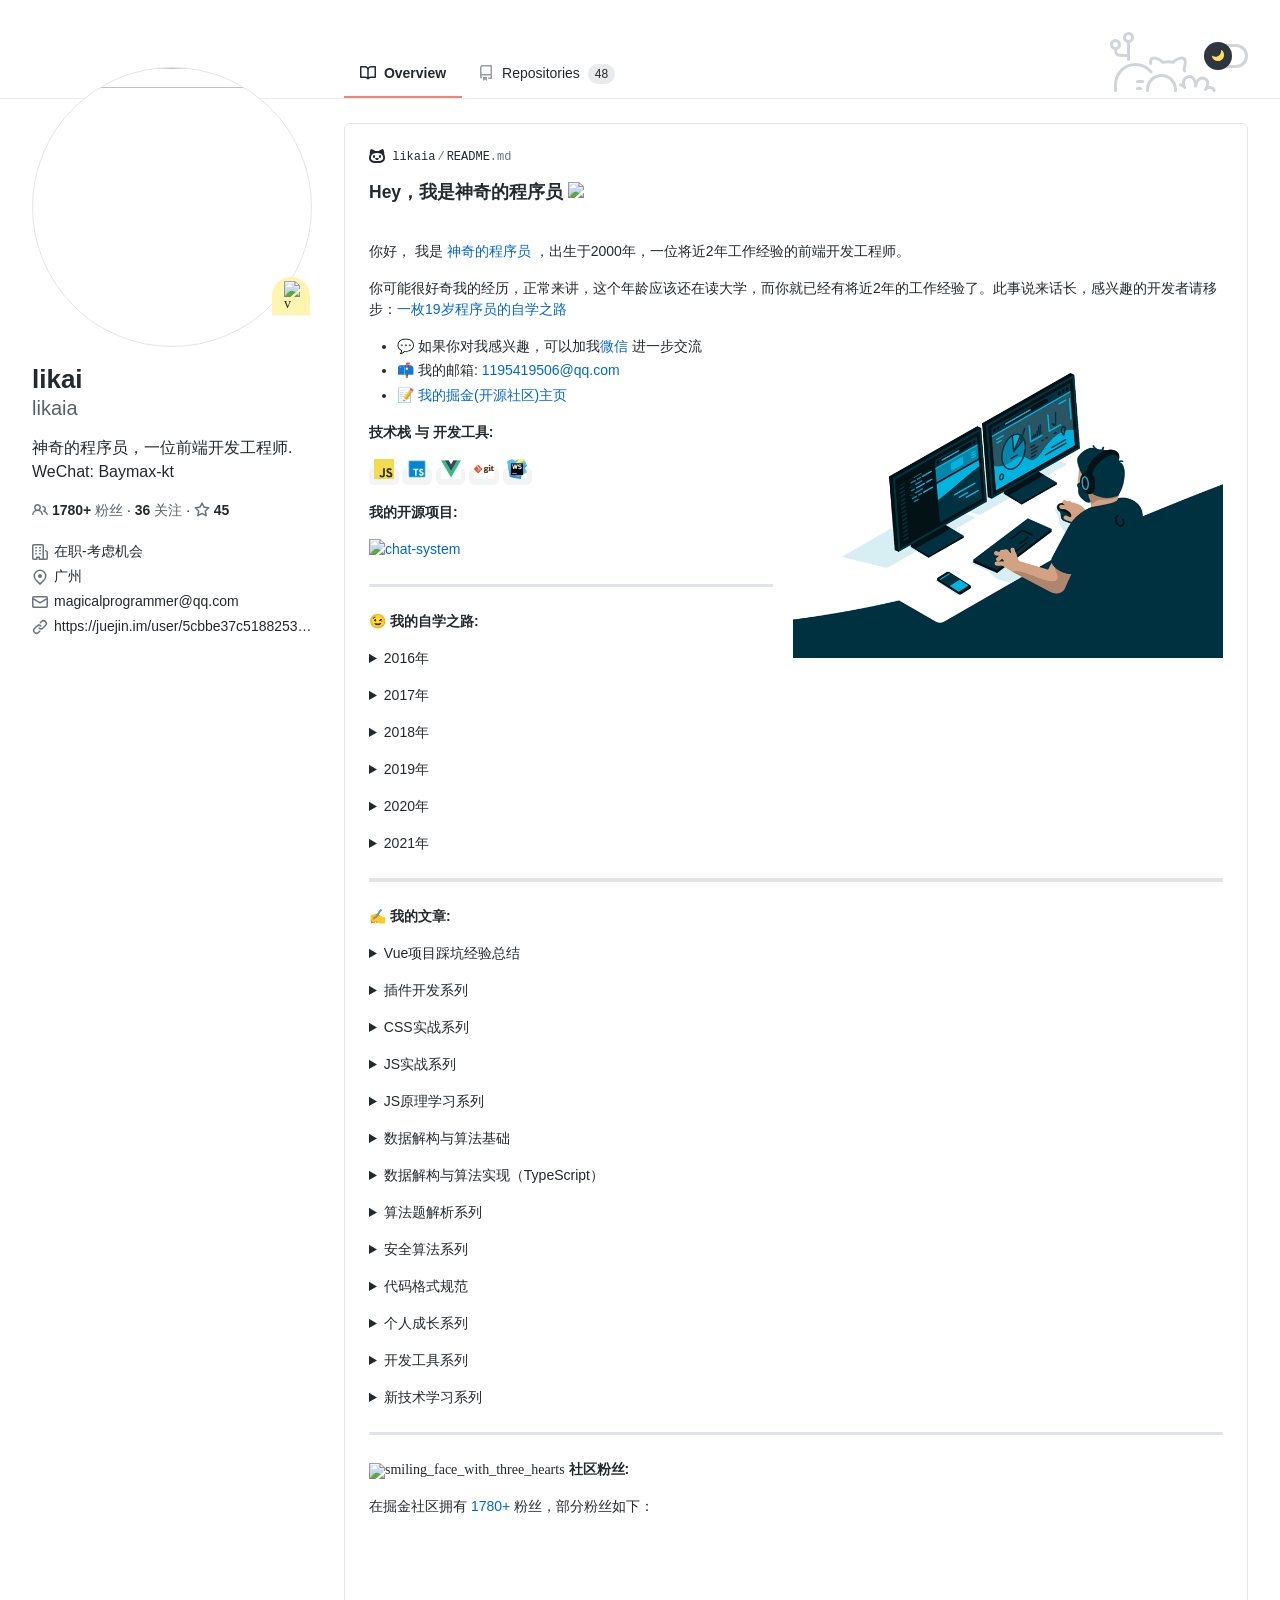
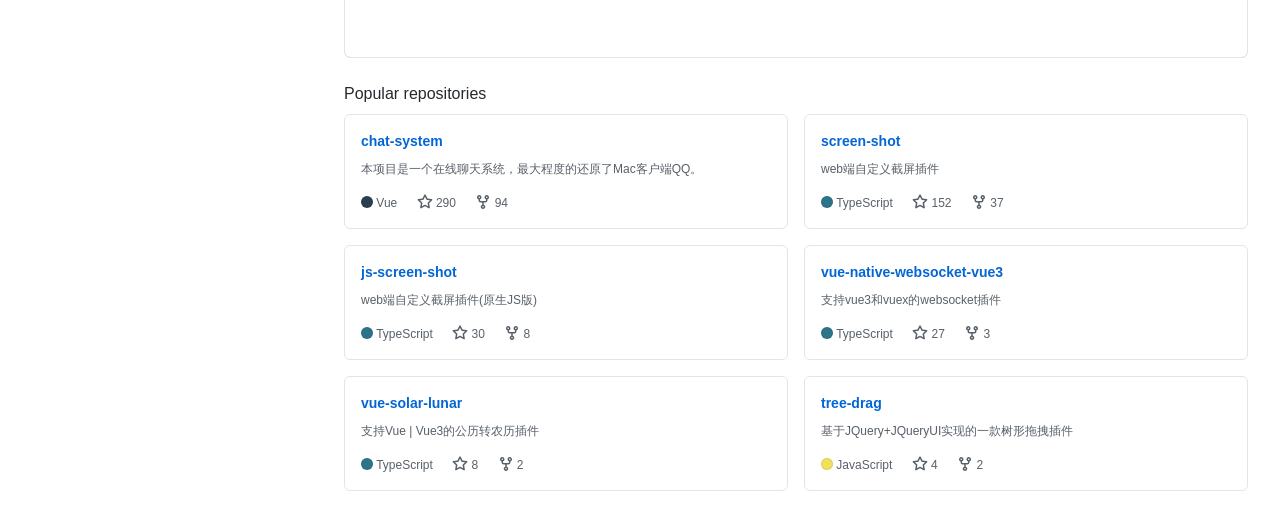
==== index.html @ 45ac93d6 "fix: 修复亮色主题/暗黑主题时项目卡片不变色问题" ====
﻿<!DOCTYPE html>
<html lang="zh-CN" data-color-mode="light" data-light-theme="light" data-dark-theme="dark">
<head>
    <meta charset="utf-8">

    <link crossorigin="anonymous" media="all" rel="stylesheet"
          href="./css/frameworks-c1578db2179274a526c5adf51fabf053.css"/>

    <link crossorigin="anonymous" media="all" rel="stylesheet"
          href="./css/behaviors-27da2df54c24496c2dda0fead7741ff8.css"/>

    <link crossorigin="anonymous" media="all" rel="stylesheet"
          href="./css/github-b520f569f058537c08c17c980c693d5c.css"/>

    <script crossorigin="anonymous" defer="defer" type="application/javascript"
            src="./js/environment-f0adafbf.js"></script>
    <script crossorigin="anonymous" defer="defer" type="application/javascript"
            src="./js/chunk-frameworks-b6fcaece.js"></script>
    <script crossorigin="anonymous" defer="defer" type="application/javascript"
            src="./js/chunk-vendor-eb546311.js"></script>

    <script crossorigin="anonymous" defer="defer" type="application/javascript"
            src="./js/behaviors-dec6ac0d.js"></script>
    <script crossorigin="anonymous" defer="defer" type="application/javascript"
            src="./js/primer-21ba07f4.js"></script>

    <script crossorigin="anonymous" defer="defer" type="application/javascript" data-module-id="./chunk-color-modes.js"
            data-src="./js/chunk-color-modes-322b85a1.js"></script>
    <script crossorigin="anonymous" defer="defer" type="application/javascript"
            data-module-id="./chunk-contributions-spider-graph.js"
            data-src="./js/chunk-contributions-spider-graph-7af7f2e9.js"></script>
    <script crossorigin="anonymous" defer="defer" type="application/javascript" data-module-id="./chunk-drag-drop.js"
            data-src="./js/chunk-drag-drop-a1b311f2.js"></script>
    <script crossorigin="anonymous" defer="defer" type="application/javascript" data-module-id="./chunk-edit.js"
            data-src="./js/chunk-edit-7159c8a1.js"></script>
    <script crossorigin="anonymous" defer="defer" type="application/javascript"
            data-module-id="./chunk-emoji-picker-element.js"
            data-src="./js/chunk-emoji-picker-element-4c69db4f.js"></script>
    <script crossorigin="anonymous" defer="defer" type="application/javascript"
            data-module-id="./chunk-insights-graph.js"
            data-src="./js/chunk-insights-graph-370624c3.js"></script>
    <script crossorigin="anonymous" defer="defer" type="application/javascript" data-module-id="./chunk-jump-to.js"
            data-src="./js/chunk-jump-to-f59f9e6c.js"></script>
    <script crossorigin="anonymous" defer="defer" type="application/javascript"
            data-module-id="./chunk-profile-pins-element.js"
            data-src="./js/chunk-profile-pins-element-4bc694a3.js"></script>
    <script crossorigin="anonymous" defer="defer" type="application/javascript"
            data-module-id="./chunk-runner-groups.js"
            data-src="./js/chunk-runner-groups-13e1fec0.js"></script>
    <script crossorigin="anonymous" defer="defer" type="application/javascript"
            data-module-id="./chunk-sortable-behavior.js"
            data-src="./js/chunk-sortable-behavior-2b2992b3.js"></script>
    <script crossorigin="anonymous" defer="defer" type="application/javascript" data-module-id="./chunk-toast.js"
            data-src="./js/chunk-toast-700b103a.js"></script>
    <script crossorigin="anonymous" defer="defer" type="application/javascript" data-module-id="./chunk-tweetsodium.js"
            data-src="./js/chunk-tweetsodium-46bd83a0.js"></script>
    <script crossorigin="anonymous" defer="defer" type="application/javascript"
            data-module-id="./chunk-user-status-submit.js"
            data-src="./js/chunk-user-status-submit-eee4da2a.js"></script>
    <script crossorigin="anonymous" defer="defer" type="application/javascript"
            src="./js/profile-673ce5b6.js"></script>
    <meta name="viewport" content="width=device-width">
    <title>神奇的程序员</title>
    <meta name="description"
          content="神奇的程序员，一位前端开发工程师 😋😋 WeChat: Baymax-kt. likaia has 48 repositories available. Follow their code on GitHub.">
    <link rel="search" type="application/opensearchdescription+xml" href="./xml/opensearch.xml" title="GitHub">
    <link rel="fluid-icon" href="https://www.kaisir.cn/chat-system/favicon.ico" title="kaisir.cn">
    <meta property="fb:app_id" content="1401488693436528">
    <meta name="apple-itunes-app" content="app-id=1477376905"/>
    <meta property="og:image" content="https://www.kaisir.cn/uploads/0ed7f9d0c11c4cc191c042fd6ceb4867.jpeg"/>
    <meta property="og:site_name" content="神奇的程序员"/>
    <meta property="og:type" content="profile"/>
    <meta property="og:title" content="神奇的程序员"/>
    <meta property="og:url" content="https://www.kaisir.cn/"/>
    <meta property="og:description" content="神奇的程序员，一位前端开发工程师 😋😋
WeChat: Baymax-kt. likaia has 48 repositories available. Follow their code on GitHub."/>
    <meta property="profile:username" content="神奇的程序员"/>
    <meta name="hostname" content="kaisir.cn">
    <meta name="user-login" content="神奇的程序员">
    <meta name="expected-hostname" content="kaisir.cn">
    <link rel="mask-icon" href="https://www.kaisir.cn/chat-system/favicon.ico">
    <link rel="alternate icon" class="js-site-favicon" type="image/png"
          href="https://www.kaisir.cn/chat-system/favicon.ico">
    <link rel="icon" class="js-site-favicon" type="image/svg+xml"
          href="https://www.kaisir.cn/chat-system/favicon.ico">
    <meta name="theme-color" content="#1e2327">
    <meta name="color-scheme" content="dark light"/>
    <link rel="manifest" href="./json/manifest.json" crossOrigin="use-credentials">
</head>

<body class="logged-in env-production page-responsive page-profile mine" style="word-wrap: break-word;">

<script type="text/javascript">
    // 切换主题
    const switchTheme = (isDark) => {
        if (isDark) {
            document.getElementsByTagName("html")[0].setAttribute("data-color-mode","dark");
            window.onload = function () {
                // 修改项目展示卡片主题
                document.getElementById("projectCard").setAttribute("src","https://www.kaisir.cn/uploads/home-page/img/dark-chat-system.svg")
            }
            return;
        }
        document.getElementsByTagName("html")[0].setAttribute("data-color-mode","light");
        window.onload = function () {
            // 修改项目展示卡片主题
            document.getElementById("projectCard").setAttribute("src","https://www.kaisir.cn/uploads/home-page/img/light-chat-system.svg")
        }
    }
    if (window.matchMedia) {
        const isDark = window.matchMedia('(prefers-color-scheme: dark)').matches;
        // 切换主题
        switchTheme(isDark);
    }
</script>

<div id="start-of-content" class="show-on-focus"></div>

<div
        class="application-main "
        data-commit-hovercards-enabled
        data-discussion-hovercards-enabled
        data-issue-and-pr-hovercards-enabled
>
    <main id="js-pjax-container" data-pjax-container>
        <div class="mt-4 position-sticky top-0 d-none d-md-block color-bg-primary width-full border-bottom color-border-secondary"
             style="z-index:3;">
            <div class="container-xl px-3 px-md-4 px-lg-5">
                <div class="gutter-condensed gutter-lg flex-column flex-md-row d-flex">
                    <div class="flex-shrink-0 col-12 col-md-3 mb-4 mb-md-0">
                        <div class="user-profile-sticky-bar">
                            <div class="user-profile-mini-vcard d-table">
              <span class="user-profile-mini-avatar d-table-cell v-align-middle lh-condensed-ultra pr-2">
                <img class="rounded-1 avatar-user" height="32" width="32" alt="@likaia"
                     src="https://avatars.githubusercontent.com/u/35120858?s=88&amp;u=c3f3a4426a21d5d20aa7090c9b91172d022d476a&amp;v=4"/>
              </span>
                                <span class="d-table-cell v-align-middle lh-condensed">
                <strong>likaia</strong>


              </span>
                            </div>
                        </div>
                    </div>

                    <div class="flex-shrink-0 col-12 col-md-9 mb-4 mb-md-0">
                        <div class="UnderlineNav width-full box-shadow-none hx_UnderlineNav-with-profile-color-modes-banner">
                            <nav class="UnderlineNav-body" data-pjax aria-label="User profile">
                                <a aria-current="page" class="UnderlineNav-item selected"
                                   data-hydro-click="{&quot;event_type&quot;:&quot;user_profile.click&quot;,&quot;payload&quot;:{&quot;profile_user_id&quot;:35120858,&quot;target&quot;:&quot;TAB_OVERVIEW&quot;,&quot;user_id&quot;:35120858,&quot;originating_url&quot;:&quot;https://github.com/likaia&quot;}}"
                                   data-hydro-click-hmac="06a1b6a865fbe81787e023ab51992e4c0b935cdcbf5970bb0bad8c5a9b21367c"
                                   href="javascript:;">
                                    <svg class="octicon octicon-book UnderlineNav-octicon hide-sm" height="16"
                                         viewBox="0 0 16 16" version="1.1" width="16" aria-hidden="true">
                                        <path fill-rule="evenodd"
                                              d="M0 1.75A.75.75 0 01.75 1h4.253c1.227 0 2.317.59 3 1.501A3.744 3.744 0 0111.006 1h4.245a.75.75 0 01.75.75v10.5a.75.75 0 01-.75.75h-4.507a2.25 2.25 0 00-1.591.659l-.622.621a.75.75 0 01-1.06 0l-.622-.621A2.25 2.25 0 005.258 13H.75a.75.75 0 01-.75-.75V1.75zm8.755 3a2.25 2.25 0 012.25-2.25H14.5v9h-3.757c-.71 0-1.4.201-1.992.572l.004-7.322zm-1.504 7.324l.004-5.073-.002-2.253A2.25 2.25 0 005.003 2.5H1.5v9h3.757a3.75 3.75 0 011.994.574z"></path>
                                    </svg>
                                    Overview
                                </a>
                                <a class="UnderlineNav-item"
                                   data-hydro-click="{&quot;event_type&quot;:&quot;user_profile.click&quot;,&quot;payload&quot;:{&quot;profile_user_id&quot;:35120858,&quot;target&quot;:&quot;TAB_REPOSITORIES&quot;,&quot;user_id&quot;:35120858,&quot;originating_url&quot;:&quot;https://github.com/likaia&quot;}}"
                                   data-hydro-click-hmac="67d059d1f50e7ba8b727a27527ce5cf008398a20a2c3a1bf6e9b350bf1f5b786"
                                   href="https://github.com/likaia?tab=repositories">
                                    <svg class="octicon octicon-repo UnderlineNav-octicon hide-sm" height="16"
                                         viewBox="0 0 16 16" version="1.1" width="16" aria-hidden="true">
                                        <path fill-rule="evenodd"
                                              d="M2 2.5A2.5 2.5 0 014.5 0h8.75a.75.75 0 01.75.75v12.5a.75.75 0 01-.75.75h-2.5a.75.75 0 110-1.5h1.75v-2h-8a1 1 0 00-.714 1.7.75.75 0 01-1.072 1.05A2.495 2.495 0 012 11.5v-9zm10.5-1V9h-8c-.356 0-.694.074-1 .208V2.5a1 1 0 011-1h8zM5 12.25v3.25a.25.25 0 00.4.2l1.45-1.087a.25.25 0 01.3 0L8.6 15.7a.25.25 0 00.4-.2v-3.25a.25.25 0 00-.25-.25h-3.5a.25.25 0 00-.25.25z"></path>
                                    </svg>
                                    Repositories
                                    <span title="48" class="Counter ">48</span>
                                </a>
                            </nav>
                            <div class="profile-color-modes js-promo-color-modes-banner-profile isInitialToggle">
                                <!-- '"` --><!-- </textarea></xmp> --></option></form>
                                <form class="js-promo-color-modes-form" action="/settings/color_mode.likaia"
                                      accept-charset="UTF-8" method="post"><input type="hidden" name="_method"
                                                                                  value="put"/><input type="hidden"
                                                                                                      name="authenticity_token"
                                                                                                      value="TfvYJ236FV6fyZMk4dyTXIiAZR5gaTabvFTQAn9o5fb81w9601uvoL9woCGh4C6SD9KFfqZDcYvMZ+SAxLopZA=="/>
                                    <input type="hidden" name="user_theme" value="light">
                                    <input type="hidden" name="source" value="profile">
                                </form>
                                <svg aria-hidden="true" width="106" height="60" viewBox="0 0 106 60" fill="none"
                                     stroke-width="3" stroke-linecap="round" stroke-linejoin="round"
                                     xmlns="http://www.w3.org/2000/svg">
                                    <g class="profile-color-modes-illu-group profile-color-modes-illu-red">
                                        <path d="M37.5 58.5V57.5C37.5 49.768 43.768 43.5 51.5 43.5V43.5C59.232 43.5 65.5 49.768 65.5 57.5V58.5"></path>
                                    </g>
                                    <g class="profile-color-modes-illu-group profile-color-modes-illu-orange">
                                        <path d="M104.07 58.5C103.401 55.092 97.7635 54.3869 95.5375 57.489C97.4039 54.6411 99.7685 48.8845 94.6889 46.6592C89.4817 44.378 86.1428 50.1604 85.3786 54.1158C85.9519 50.4768 83.7226 43.294 78.219 44.6737C72.7154 46.0534 72.7793 51.3754 74.4992 55.489C74.169 54.7601 72.4917 53.3567 70.5 52.8196"></path>
                                    </g>
                                    <g class="profile-color-modes-illu-group profile-color-modes-illu-purple">
                                        <path d="M5.51109 58.5V52.5C5.51109 41.4543 14.4654 32.5 25.5111 32.5C31.4845 32.5 36.8464 35.1188 40.5111 39.2709C40.7212 39.5089 40.9258 39.7521 41.1245 40"></path>
                                        <path d="M27.511 49.5C29.6777 49.5 28.911 49.5 32.511 49.5"></path>
                                        <path d="M27.511 56.5C29.6776 56.5 26.911 56.5 30.511 56.5"></path>
                                    </g>
                                    <g class="profile-color-modes-illu-group profile-color-modes-illu-green">
                                        <circle cx="5.5" cy="12.5" r="4"></circle>
                                        <circle cx="18.5" cy="5.5" r="4"></circle>
                                        <path d="M18.5 9.5L18.5 27.5"></path>
                                        <path d="M18.5 23.5C6 23.5 5.5 23.6064 5.5 16.5"></path>
                                    </g>
                                    <g class="profile-color-modes-illu-group profile-color-modes-illu-blue">
                                        <g class="profile-color-modes-illu-frame">
                                            <path d="M40.6983 31.5C40.5387 29.6246 40.6456 28.0199 41.1762 27.2317C42.9939 24.5312 49.7417 26.6027 52.5428 30.2409C54.2551 29.8552 56.0796 29.6619 57.9731 29.6619C59.8169 29.6619 61.5953 29.8452 63.2682 30.211C66.0833 26.5913 72.799 24.5386 74.6117 27.2317C75.6839 28.8246 75.0259 33.7525 73.9345 37.5094C74.2013 37.9848 74.4422 38.4817 74.6555 39"></path>
                                        </g>
                                        <g class="profile-color-modes-illu-frame">
                                            <path d="M41.508 31.5C41.6336 31.2259 41.7672 30.9582 41.9085 30.6968C40.7845 26.9182 40.086 21.8512 41.1762 20.2317C42.9939 17.5312 49.7417 19.6027 52.5428 23.2409C54.2551 22.8552 56.0796 22.6619 57.9731 22.6619C59.8169 22.6619 61.5953 22.8452 63.2682 23.211C66.0833 19.5913 72.799 17.5386 74.6117 20.2317C75.6839 21.8246 75.0259 26.7525 73.9345 30.5094C75.1352 32.6488 75.811 35.2229 75.811 38.2283C75.811 38.49 75.8058 38.7472 75.7957 39"></path>
                                            <path d="M49.4996 33V35.6757"></path>
                                            <path d="M67.3375 33V35.6757"></path>
                                        </g>
                                        <g class="profile-color-modes-illu-frame">
                                            <path d="M41.508 31.5C41.6336 31.2259 41.7672 30.9582 41.9085 30.6968C40.7845 26.9182 40.086 21.8512 41.1762 20.2317C42.9939 17.5312 49.7417 19.6027 52.5428 23.2409C54.2551 22.8552 56.0796 22.6619 57.9731 22.6619C59.8169 22.6619 61.5953 22.8452 63.2682 23.211C66.0833 19.5913 72.799 17.5386 74.6117 20.2317C75.6839 21.8246 75.0259 26.7525 73.9345 30.5094C75.1352 32.6488 75.811 35.2229 75.811 38.2283C75.811 38.49 75.8058 38.7472 75.7957 39"></path>
                                        </g>
                                        <g class="profile-color-modes-illu-frame">
                                            <path d="M41.508 31.5C41.6336 31.2259 41.7672 30.9582 41.9085 30.6968C40.7845 26.9182 40.086 21.8512 41.1762 20.2317C42.9939 17.5312 49.7417 19.6027 52.5428 23.2409C54.2551 22.8552 56.0796 22.6619 57.9731 22.6619C59.8169 22.6619 61.5953 22.8452 63.2682 23.211C66.0833 19.5913 72.799 17.5386 74.6117 20.2317C75.6839 21.8246 75.0259 26.7525 73.9345 30.5094C75.1352 32.6488 75.811 35.2229 75.811 38.2283C75.811 38.49 75.8058 38.7472 75.7957 39"></path>
                                            <path d="M49.4996 33V35.6757"></path>
                                            <path d="M67.3375 33V35.6757"></path>
                                        </g>
                                        <g class="profile-color-modes-illu-frame">
                                            <path d="M41.508 31.5C41.6336 31.2259 41.7672 30.9582 41.9085 30.6968C40.7845 26.9182 40.086 21.8512 41.1762 20.2317C42.9939 17.5312 49.7417 19.6027 52.5428 23.2409C54.2551 22.8552 56.0796 22.6619 57.9731 22.6619C59.8169 22.6619 61.5953 22.8452 63.2682 23.211C66.0833 19.5913 72.799 17.5386 74.6117 20.2317C75.6839 21.8246 75.0259 26.7525 73.9345 30.5094C75.1352 32.6488 75.811 35.2229 75.811 38.2283C75.811 38.49 75.8058 38.7472 75.7957 39"></path>
                                        </g>
                                        <g class="profile-color-modes-illu-frame">
                                            <path d="M41.508 31.5C41.6336 31.2259 41.7672 30.9582 41.9085 30.6968C40.7845 26.9182 40.086 21.8512 41.1762 20.2317C42.9939 17.5312 49.7417 19.6027 52.5428 23.2409C54.2551 22.8552 56.0796 22.6619 57.9731 22.6619C59.8169 22.6619 61.5953 22.8452 63.2682 23.211C66.0833 19.5913 72.799 17.5386 74.6117 20.2317C75.6839 21.8246 75.0259 26.7525 73.9345 30.5094C75.1352 32.6488 75.811 35.2229 75.811 38.2283C75.811 38.49 75.8058 38.7472 75.7957 39"></path>
                                            <path d="M49.4996 33V35.6757"></path>
                                            <path d="M67.3375 33V35.6757"></path>
                                        </g>
                                        <g class="profile-color-modes-illu-frame">
                                            <path d="M73.4999 40.2236C74.9709 38.2049 75.8108 35.5791 75.8108 32.2283C75.8108 29.2229 75.1351 26.6488 73.9344 24.5094C75.0258 20.7525 75.6838 15.8246 74.6116 14.2317C72.7989 11.5386 66.0832 13.5913 63.2681 17.211C61.5952 16.8452 59.8167 16.6619 57.973 16.6619C56.0795 16.6619 54.2549 16.8552 52.5427 17.2409C49.7416 13.6027 42.9938 11.5312 41.176 14.2317C40.0859 15.8512 40.7843 20.9182 41.9084 24.6968C41.003 26.3716 40.4146 28.3065 40.2129 30.5"></path>
                                            <path d="M82.9458 30.5471L76.8413 31.657"></path>
                                            <path d="M76.2867 34.4319L81.8362 37.7616"></path>
                                            <path d="M49.4995 27.8242V30.4999"></path>
                                            <path d="M67.3374 27.8242V30.4998"></path>
                                        </g>
                                        <g class="profile-color-modes-illu-frame">
                                            <path d="M45.3697 34.2658C41.8877 32.1376 39.7113 28.6222 39.7113 23.2283C39.7113 20.3101 40.3483 17.7986 41.4845 15.6968C40.3605 11.9182 39.662 6.85125 40.7522 5.23168C42.5699 2.53117 49.3177 4.6027 52.1188 8.24095C53.831 7.85521 55.6556 7.66186 57.5491 7.66186C59.3929 7.66186 61.1713 7.84519 62.8442 8.21095C65.6593 4.59134 72.375 2.5386 74.1877 5.23168C75.2599 6.82461 74.6019 11.7525 73.5105 15.5094C74.7112 17.6488 75.3869 20.2229 75.3869 23.2283C75.3869 28.6222 73.2105 32.1376 69.7285 34.2658C70.8603 35.5363 72.6057 38.3556 73.3076 40"></path>
                                            <path d="M49.0747 19.8242V22.4999"></path>
                                            <path d="M54.0991 28C54.6651 29.0893 55.7863 30.0812 57.9929 30.0812C59.0642 30.0812 59.8797 29.8461 60.5 29.4788"></path>
                                            <path d="M66.9126 19.8242V22.4999"></path>
                                            <path d="M33.2533 20.0237L39.0723 22.1767"></path>
                                            <path d="M39.1369 25.0058L33.0935 27.3212"></path>
                                            <path d="M81.8442 19.022L76.0252 21.1751"></path>
                                            <path d="M75.961 24.0041L82.0045 26.3196"></path>
                                        </g>
                                        <g class="profile-color-modes-illu-frame">
                                            <path d="M73.4999 40.2236C74.9709 38.2049 75.8108 35.5791 75.8108 32.2283C75.8108 29.2229 75.1351 26.6488 73.9344 24.5094C75.0258 20.7525 75.6838 15.8246 74.6116 14.2317C72.7989 11.5386 66.0832 13.5913 63.2681 17.211C61.5952 16.8452 59.8167 16.6619 57.973 16.6619C56.0795 16.6619 54.2549 16.8552 52.5427 17.2409C49.7416 13.6027 42.9938 11.5312 41.176 14.2317C40.0859 15.8512 40.7843 20.9182 41.9084 24.6968C41.003 26.3716 40.4146 28.3065 40.2129 30.5"></path>
                                            <path d="M82.9458 30.5471L76.8413 31.657"></path>
                                            <path d="M76.2867 34.4319L81.8362 37.7616"></path>
                                            <path d="M49.4995 27.8242V30.4999"></path>
                                            <path d="M67.3374 27.8242V30.4998"></path>
                                        </g>
                                        <g class="profile-color-modes-illu-frame">
                                            <path d="M40.6983 31.5C40.5387 29.6246 40.6456 28.0199 41.1762 27.2317C42.9939 24.5312 49.7417 26.6027 52.5428 30.2409C54.2551 29.8552 56.0796 29.6619 57.9731 29.6619C59.8169 29.6619 61.5953 29.8452 63.2682 30.211C66.0833 26.5913 72.799 24.5386 74.6117 27.2317C75.6839 28.8246 75.0259 33.7525 73.9345 37.5094C74.2013 37.9848 74.4422 38.4817 74.6555 39"></path>
                                        </g>
                                    </g>
                                </svg>
                                <span
                                        class="profile-color-modes-toggle js-promo-color-modes-toggle"
                                        role="checkbox"
                                        aria-checked="true"
                                        aria-label="Toggle dark mode"
                                        tabindex="0"
                                >
    <div class="profile-color-modes-toggle-track"></div>
    <div class="profile-color-modes-toggle-thumb">
      <svg style="fill: var(--color-profile-color-modes-toggle-moon); margin: 7px 0 0 7px;" aria-hidden="true"
           width="14" height="13" viewBox="0 0 14 13" xmlns="http://www.w3.org/2000/svg">
        <path fill-rule="evenodd" clip-rule="evenodd"
              d="M4.52208 7.71754C7.5782 7.71754 10.0557 5.24006 10.0557 2.18394C10.0557 1.93498 10.0392 1.68986 10.0074 1.44961C9.95801 1.07727 10.3495 0.771159 10.6474 0.99992C12.1153 2.12716 13.0615 3.89999 13.0615 5.89383C13.0615 9.29958 10.3006 12.0605 6.89485 12.0605C3.95334 12.0605 1.49286 10.001 0.876728 7.24527C0.794841 6.87902 1.23668 6.65289 1.55321 6.85451C2.41106 7.40095 3.4296 7.71754 4.52208 7.71754Z"></path>
      </svg>
    </div>
  </span>

                            </div>


                        </div>
                    </div>

                </div>
            </div>
        </div>
        <div class="container-xl px-3 px-md-4 px-lg-5">
            <div class="gutter-condensed gutter-lg flex-column flex-md-row d-flex">
                <div class="flex-shrink-0 col-12 col-md-3 mb-4 mb-md-0">
                    <div class="h-card mt-md-n5" data-acv-badge-hovercards-enabled itemscope
                         itemtype="http://schema.org/Person">

                        <div class="user-profile-sticky-bar js-user-profile-sticky-bar d-none d-md-block">
                            <div class="user-profile-mini-vcard d-table">
            <span class="user-profile-mini-avatar d-table-cell v-align-middle lh-condensed-ultra pr-2">
              <img class="rounded-1 avatar-user" height="32" width="32" alt="@likaia"
                   src="https://avatars.githubusercontent.com/u/35120858?s=88&amp;u=c3f3a4426a21d5d20aa7090c9b91172d022d476a&amp;v=4"/>
            </span>
                                <span class="d-table-cell v-align-middle lh-condensed">
              <strong>likaia</strong>


            </span>
                            </div>
                        </div>


                        <div class="clearfix d-flex d-md-block flex-items-center mb-4 mb-md-0">
                            <div class="position-relative d-inline-block col-2 col-md-12 mr-3 mr-md-0 flex-shrink-0"
                                 style="z-index:4;">
                                <a class="tooltipped tooltipped-s d-block" aria-label="Change your avatar"
                                   data-hydro-click="{&quot;event_type&quot;:&quot;user_profile.click&quot;,&quot;payload&quot;:{&quot;profile_user_id&quot;:35120858,&quot;target&quot;:&quot;EDIT_AVATAR&quot;,&quot;user_id&quot;:35120858,&quot;originating_url&quot;:&quot;https://github.com/likaia&quot;}}"
                                   data-hydro-click-hmac="04b9667cf6988eedc85e6a4c51c2e02451a03a1a62bde7ad3568189718efb337"
                                   href="https://github.com/account"><img style="height:auto;" alt="" width="260"
                                                                          height="260"
                                                                          class="avatar avatar-user width-full border color-bg-primary"
                                                                          src="https://avatars.githubusercontent.com/u/35120858?s=460&amp;u=c3f3a4426a21d5d20aa7090c9b91172d022d476a&amp;v=4"/></a>

                                <div class="user-status-container position-relative hide-sm hide-md">
                                    <div class="d-flex user-status-circle-badge-container">


                                        <div class="d-flex flex-items-center p-2 width-full color-bg-warning border color-border-warning border-0 rounded-bottom-0 user-status-circle-badge lh-condensed-ultra" data-team-hovercards-enabled="">
                                            <div class="mr-1 ml-1 f5">
                                                <div><g-emoji class="g-emoji" alias="v" fallback-src="https://github.githubassets.com/images/icons/emoji/unicode/270c.png">✌️</g-emoji></div>
                                            </div>
                                            <div class="user-status-message-wrapper f6 color-text-primary ws-normal">
                                                <div>求职中</div>

                                            </div>
                                        </div>

                                    </div>
                                </div>
                            </div>

                            <div class="vcard-names-container float-left col-10 col-md-12 pt-1 pt-md-3 pb-1 pb-md-3">
                                <h1 class="vcard-names pl-2 pl-md-0">
                                    <span class="p-name vcard-fullname d-block overflow-hidden"
                                          itemprop="name">likai</span>
                                    <span class="p-nickname vcard-username d-block"
                                          itemprop="additionalName">likaia</span>
                                </h1>
                            </div>
                        </div>

                        <div class="mt-2 user-status-container d-md-none">


                            <div class="d-flex flex-items-center p-2 width-full color-bg-warning border color-border-warning border-0 rounded-bottom-0" data-team-hovercards-enabled="">
                                <div class="mr-1 ml-1 f5">
                                    <div><g-emoji class="g-emoji" alias="v" fallback-src="https://github.githubassets.com/images/icons/emoji/unicode/270c.png">✌️</g-emoji></div>
                                </div>
                                <div class="user-status-message-wrapper f6 color-text-primary ws-normal lh-condensed">
                                    <div>求职中</div>

                                </div>
                            </div>

                        </div>


                        <div class="d-flex flex-column">
                            <div class="flex-order-1 flex-md-order-none">

                                <div class="d-flex">
                                </div>


                                <!-- '"` --><!-- </textarea></xmp> --></option></form>
                                <form hidden="hidden" class="position-relative flex-auto js-profile-editable-form"
                                      action="/users/likaia" accept-charset="UTF-8" method="post"><input type="hidden"
                                                                                                         name="_method"
                                                                                                         value="put"/><input
                                        type="hidden" name="authenticity_token"
                                        value="RJFHA7p9CgqzzO31cMpZtqrVG7RzCrHmzNAOqj3xHLGkUEKX8QbhIW7a8o8lFf/jQTltgcq9QRusEy6IX9Atbg=="/>

                                    <div class="js-length-limited-input-container">
    <textarea
            class="form-control js-length-limited-input mb-1 width-full js-user-profile-bio-edit"
            name="user[profile_bio]"
            placeholder="Add a bio"
            aria-label="Add a bio"
            rows="3"
            data-input-max-length="160"
            data-warning-text="{{remaining}} remaining">神奇的程序员，一位前端开发工程师。
WeChat: Baymax-kt</textarea>
                                        <div class="d-none js-length-limited-input-warning user-profile-bio-message text-right m-0"></div>
                                    </div>

                                    <div class="color-text-tertiary mt-2 d-flex flex-items-center">
                                        <svg style="width: 16px;" class="octicon octicon-organization"
                                             viewBox="0 0 16 16" version="1.1" width="16" height="16"
                                             aria-hidden="true">
                                            <path fill-rule="evenodd"
                                                  d="M1.5 14.25c0 .138.112.25.25.25H4v-1.25a.75.75 0 01.75-.75h2.5a.75.75 0 01.75.75v1.25h2.25a.25.25 0 00.25-.25V1.75a.25.25 0 00-.25-.25h-8.5a.25.25 0 00-.25.25v12.5zM1.75 16A1.75 1.75 0 010 14.25V1.75C0 .784.784 0 1.75 0h8.5C11.216 0 12 .784 12 1.75v12.5c0 .085-.006.168-.018.25h2.268a.25.25 0 00.25-.25V8.285a.25.25 0 00-.111-.208l-1.055-.703a.75.75 0 11.832-1.248l1.055.703c.487.325.779.871.779 1.456v5.965A1.75 1.75 0 0114.25 16h-3.5a.75.75 0 01-.197-.026c-.099.017-.2.026-.303.026h-3a.75.75 0 01-.75-.75V14h-1v1.25a.75.75 0 01-.75.75h-3zM3 3.75A.75.75 0 013.75 3h.5a.75.75 0 010 1.5h-.5A.75.75 0 013 3.75zM3.75 6a.75.75 0 000 1.5h.5a.75.75 0 000-1.5h-.5zM3 9.75A.75.75 0 013.75 9h.5a.75.75 0 010 1.5h-.5A.75.75 0 013 9.75zM7.75 9a.75.75 0 000 1.5h.5a.75.75 0 000-1.5h-.5zM7 6.75A.75.75 0 017.75 6h.5a.75.75 0 010 1.5h-.5A.75.75 0 017 6.75zM7.75 3a.75.75 0 000 1.5h.5a.75.75 0 000-1.5h-.5z"></path>
                                        </svg>
                                        <input class="ml-2 form-control flex-auto input-sm" placeholder="Company"
                                               aria-label="Company" name="user[profile_company]" value="在职-考虑机会">
                                    </div>

                                    <div class="color-text-tertiary mt-2 d-flex flex-items-center">
                                        <svg style="width: 16px;" class="octicon octicon-location" viewBox="0 0 16 16"
                                             version="1.1" width="16" height="16" aria-hidden="true">
                                            <path fill-rule="evenodd"
                                                  d="M11.536 3.464a5 5 0 010 7.072L8 14.07l-3.536-3.535a5 5 0 117.072-7.072v.001zm1.06 8.132a6.5 6.5 0 10-9.192 0l3.535 3.536a1.5 1.5 0 002.122 0l3.535-3.536zM8 9a2 2 0 100-4 2 2 0 000 4z"></path>
                                        </svg>
                                        <input class="ml-2 form-control flex-auto input-sm" placeholder="Location"
                                               aria-label="Location" name="user[profile_location]" value="Guang Zhou">
                                    </div>

                                    <div class="color-text-tertiary mt-2 d-flex flex-items-center">
                                        <svg style="width: 16px;" class="octicon octicon-mail" viewBox="0 0 16 16"
                                             version="1.1" width="16" height="16" aria-hidden="true">
                                            <path fill-rule="evenodd"
                                                  d="M1.75 2A1.75 1.75 0 000 3.75v.736a.75.75 0 000 .027v7.737C0 13.216.784 14 1.75 14h12.5A1.75 1.75 0 0016 12.25v-8.5A1.75 1.75 0 0014.25 2H1.75zM14.5 4.07v-.32a.25.25 0 00-.25-.25H1.75a.25.25 0 00-.25.25v.32L8 7.88l6.5-3.81zm-13 1.74v6.441c0 .138.112.25.25.25h12.5a.25.25 0 00.25-.25V5.809L8.38 9.397a.75.75 0 01-.76 0L1.5 5.809z"></path>
                                        </svg>
                                        <select name="user[profile_email]" id="user_profile_email"
                                                class="form-select form-control ml-2 flex-auto select-sm">
                                            <option value=""></option>
                                            <option selected="selected" value="magicalprogrammer@qq.com">
                                                magicalprogrammer@qq.com
                                            </option>
                                        </select>
                                    </div>

                                    <div class="color-text-tertiary mt-2 d-flex flex-items-center">
                                        <svg style="width: 16px;" class="octicon octicon-link" viewBox="0 0 16 16"
                                             version="1.1" width="16" height="16" aria-hidden="true">
                                            <path fill-rule="evenodd"
                                                  d="M7.775 3.275a.75.75 0 001.06 1.06l1.25-1.25a2 2 0 112.83 2.83l-2.5 2.5a2 2 0 01-2.83 0 .75.75 0 00-1.06 1.06 3.5 3.5 0 004.95 0l2.5-2.5a3.5 3.5 0 00-4.95-4.95l-1.25 1.25zm-4.69 9.64a2 2 0 010-2.83l2.5-2.5a2 2 0 012.83 0 .75.75 0 001.06-1.06 3.5 3.5 0 00-4.95 0l-2.5 2.5a3.5 3.5 0 004.95 4.95l1.25-1.25a.75.75 0 00-1.06-1.06l-1.25 1.25a2 2 0 01-2.83 0z"></path>
                                        </svg>
                                        <input class="ml-2 form-control flex-auto input-sm" placeholder="Website"
                                               aria-label="Website" name="user[profile_blog]"
                                               value="https://juejin.im/user/5cbbe37c51882532c334c324/posts">
                                    </div>

                                    <div class="color-text-tertiary mt-2 d-flex flex-items-center">
                                        <svg xmlns="http://www.w3.org/2000/svg" viewBox="0 0 273.5 222.3" height="16"
                                             width="16">
                                            <path d="M273.5 26.3a109.77 109.77 0 0 1-32.2 8.8 56.07 56.07 0 0 0 24.7-31 113.39 113.39 0 0 1-35.7 13.6 56.1 56.1 0 0 0-97 38.4 54 54 0 0 0 1.5 12.8A159.68 159.68 0 0 1 19.1 10.3a56.12 56.12 0 0 0 17.4 74.9 56.06 56.06 0 0 1-25.4-7v.7a56.11 56.11 0 0 0 45 55 55.65 55.65 0 0 1-14.8 2 62.39 62.39 0 0 1-10.6-1 56.24 56.24 0 0 0 52.4 39 112.87 112.87 0 0 1-69.7 24 119 119 0 0 1-13.4-.8 158.83 158.83 0 0 0 86 25.2c103.2 0 159.6-85.5 159.6-159.6 0-2.4-.1-4.9-.2-7.3a114.25 114.25 0 0 0 28.1-29.1"
                                                  fill="currentColor"></path>
                                        </svg>

                                        <input
                                                class="ml-2 form-control flex-auto input-sm"
                                                placeholder="Twitter username"
                                                aria-label="Twitter username"
                                                name="user[profile_twitter_username]"
                                                value=""
                                        >
                                    </div>

                                    <div class="my-3">
                                        <div class="js-profile-editable-error color-text-danger my-3"></div>
                                        <button type="submit" class="btn btn-sm btn-primary">Save</button>
                                        <button type="reset" class="btn btn-sm js-profile-editable-cancel">Cancel
                                        </button>
                                    </div>

                                </form>
                            </div>


                            <div class="js-profile-editable-area d-flex flex-column d-md-block">
                                <div class="p-note user-profile-bio mb-3 js-user-profile-bio f4"
                                >
                                    <div>神奇的程序员，一位前端开发工程师.
                                        <br/>
                                        WeChat: Baymax-kt
                                    </div>
                                </div>

                                <div class="flex-order-1 flex-md-order-none mt-2 mt-md-0">
                                    <div class="mb-3">
                                        <a class="Link--secondary no-underline no-wrap" href="https://juejin.cn/user/3984285870859614/followers">
                                            <svg class="octicon octicon-people text-gray-light" height="16"
                                                 viewBox="0 0 16 16" version="1.1" width="16" aria-hidden="true">
                                                <path fill-rule="evenodd"
                                                      d="M5.5 3.5a2 2 0 100 4 2 2 0 000-4zM2 5.5a3.5 3.5 0 115.898 2.549 5.507 5.507 0 013.034 4.084.75.75 0 11-1.482.235 4.001 4.001 0 00-7.9 0 .75.75 0 01-1.482-.236A5.507 5.507 0 013.102 8.05 3.49 3.49 0 012 5.5zM11 4a.75.75 0 100 1.5 1.5 1.5 0 01.666 2.844.75.75 0 00-.416.672v.352a.75.75 0 00.574.73c1.2.289 2.162 1.2 2.522 2.372a.75.75 0 101.434-.44 5.01 5.01 0 00-2.56-3.012A3 3 0 0011 4z"></path>
                                            </svg>
                                            <span class="text-bold color-text-primary">1780+</span>
                                            粉丝
                                        </a> &middot; <a class="Link--secondary no-underline no-wrap"
                                                         href="https://juejin.cn/user/3984285870859614/following">
                                        <span class="text-bold color-text-primary">36</span>
                                        关注
                                    </a> &middot; <a class="Link--secondary no-underline no-wrap"
                                                     href="https://github.com/likaia?tab=stars">
                                        <svg class="octicon octicon-star text-gray-light" height="16"
                                             viewBox="0 0 16 16" version="1.1" width="16" aria-hidden="true">
                                            <path fill-rule="evenodd"
                                                  d="M8 .25a.75.75 0 01.673.418l1.882 3.815 4.21.612a.75.75 0 01.416 1.279l-3.046 2.97.719 4.192a.75.75 0 01-1.088.791L8 12.347l-3.766 1.98a.75.75 0 01-1.088-.79l.72-4.194L.818 6.374a.75.75 0 01.416-1.28l4.21-.611L7.327.668A.75.75 0 018 .25zm0 2.445L6.615 5.5a.75.75 0 01-.564.41l-3.097.45 2.24 2.184a.75.75 0 01.216.664l-.528 3.084 2.769-1.456a.75.75 0 01.698 0l2.77 1.456-.53-3.084a.75.75 0 01.216-.664l2.24-2.183-3.096-.45a.75.75 0 01-.564-.41L8 2.694v.001z"></path>
                                        </svg>
                                        <span class="text-bold color-text-primary">45</span>
                                    </a></div>
                                </div>

                                <ul class="vcard-details">
                                    <li class="vcard-detail pt-1 css-truncate css-truncate-target hide-sm hide-md"
                                        itemprop="worksFor" show_title="false" aria-label="Organization: 在职-考虑机会">
                                        <svg class="octicon octicon-organization" viewBox="0 0 16 16" version="1.1"
                                             width="16" height="16" aria-hidden="true">
                                            <path fill-rule="evenodd"
                                                  d="M1.5 14.25c0 .138.112.25.25.25H4v-1.25a.75.75 0 01.75-.75h2.5a.75.75 0 01.75.75v1.25h2.25a.25.25 0 00.25-.25V1.75a.25.25 0 00-.25-.25h-8.5a.25.25 0 00-.25.25v12.5zM1.75 16A1.75 1.75 0 010 14.25V1.75C0 .784.784 0 1.75 0h8.5C11.216 0 12 .784 12 1.75v12.5c0 .085-.006.168-.018.25h2.268a.25.25 0 00.25-.25V8.285a.25.25 0 00-.111-.208l-1.055-.703a.75.75 0 11.832-1.248l1.055.703c.487.325.779.871.779 1.456v5.965A1.75 1.75 0 0114.25 16h-3.5a.75.75 0 01-.197-.026c-.099.017-.2.026-.303.026h-3a.75.75 0 01-.75-.75V14h-1v1.25a.75.75 0 01-.75.75h-3zM3 3.75A.75.75 0 013.75 3h.5a.75.75 0 010 1.5h-.5A.75.75 0 013 3.75zM3.75 6a.75.75 0 000 1.5h.5a.75.75 0 000-1.5h-.5zM3 9.75A.75.75 0 013.75 9h.5a.75.75 0 010 1.5h-.5A.75.75 0 013 9.75zM7.75 9a.75.75 0 000 1.5h.5a.75.75 0 000-1.5h-.5zM7 6.75A.75.75 0 017.75 6h.5a.75.75 0 010 1.5h-.5A.75.75 0 017 6.75zM7.75 3a.75.75 0 000 1.5h.5a.75.75 0 000-1.5h-.5z"></path>
                                        </svg>
                                        <span class="p-org"><div>在职-考虑机会</div></span>
                                    </li>
                                    <li class="vcard-detail pt-1 css-truncate css-truncate-target hide-sm hide-md"
                                        itemprop="homeLocation" show_title="false"
                                        aria-label="Home location: Guang Zhou">
                                        <svg class="octicon octicon-location" viewBox="0 0 16 16" version="1.1"
                                             width="16" height="16" aria-hidden="true">
                                            <path fill-rule="evenodd"
                                                  d="M11.536 3.464a5 5 0 010 7.072L8 14.07l-3.536-3.535a5 5 0 117.072-7.072v.001zm1.06 8.132a6.5 6.5 0 10-9.192 0l3.535 3.536a1.5 1.5 0 002.122 0l3.535-3.536zM8 9a2 2 0 100-4 2 2 0 000 4z"></path>
                                        </svg>
                                        <span class="p-label">广州</span>
                                    </li>
                                    <li itemprop="email" aria-label="Email: magicalprogrammer@qq.com"
                                        class="vcard-detail pt-1 css-truncate css-truncate-target ">
                                        <svg class="octicon octicon-mail" viewBox="0 0 16 16" version="1.1" width="16"
                                             height="16" aria-hidden="true">
                                            <path fill-rule="evenodd"
                                                  d="M1.75 2A1.75 1.75 0 000 3.75v.736a.75.75 0 000 .027v7.737C0 13.216.784 14 1.75 14h12.5A1.75 1.75 0 0016 12.25v-8.5A1.75 1.75 0 0014.25 2H1.75zM14.5 4.07v-.32a.25.25 0 00-.25-.25H1.75a.25.25 0 00-.25.25v.32L8 7.88l6.5-3.81zm-13 1.74v6.441c0 .138.112.25.25.25h12.5a.25.25 0 00.25-.25V5.809L8.38 9.397a.75.75 0 01-.76 0L1.5 5.809z"></path>
                                        </svg>
                                        <a class="u-email Link--primary "
                                           href="mailto:&#x6d;&#x61;&#x67;&#x69;&#x63;&#x61;&#x6c;&#x70;&#x72;&#x6f;&#x67;&#x72;&#x61;&#x6d;&#x6d;&#x65;&#x72;&#x40;&#x71;&#x71;&#x2e;&#x63;&#x6f;&#x6d;">&#x6d;&#x61;&#x67;&#x69;&#x63;&#x61;&#x6c;&#x70;&#x72;&#x6f;&#x67;&#x72;&#x61;&#x6d;&#x6d;&#x65;&#x72;&#x40;&#x71;&#x71;&#x2e;&#x63;&#x6f;&#x6d;</a>
                                    </li>
                                    <li itemprop="url" data-test-selector="profile-website-url"
                                        class="vcard-detail pt-1 css-truncate css-truncate-target ">
                                        <svg class="octicon octicon-link" viewBox="0 0 16 16" version="1.1" width="16"
                                             height="16" aria-hidden="true">
                                            <path fill-rule="evenodd"
                                                  d="M7.775 3.275a.75.75 0 001.06 1.06l1.25-1.25a2 2 0 112.83 2.83l-2.5 2.5a2 2 0 01-2.83 0 .75.75 0 00-1.06 1.06 3.5 3.5 0 004.95 0l2.5-2.5a3.5 3.5 0 00-4.95-4.95l-1.25 1.25zm-4.69 9.64a2 2 0 010-2.83l2.5-2.5a2 2 0 012.83 0 .75.75 0 001.06-1.06 3.5 3.5 0 00-4.95 0l-2.5 2.5a3.5 3.5 0 004.95 4.95l1.25-1.25a.75.75 0 00-1.06-1.06l-1.25 1.25a2 2 0 01-2.83 0z"></path>
                                        </svg>
                                        <a rel="nofollow me" class="Link--primary "
                                           href="https://juejin.im/user/5cbbe37c51882532c334c324/posts">https://juejin.im/user/5cbbe37c51882532c334c324/posts</a>
                                    </li>

                                </ul>
                            </div>

                        </div>


                    </div>
                </div>

                <div class="flex-shrink-0 col-12 col-md-9 mb-4 mb-md-0">
                    <div class="UnderlineNav user-profile-nav d-block d-md-none position-sticky top-0 pl-3 ml-n3 mr-n3 pr-3 color-bg-primary"
                         style="z-index:3;">
                        <nav class="UnderlineNav-body" data-pjax aria-label="User profile">
                            <a aria-current="page" class="UnderlineNav-item selected"
                               data-hydro-click="{&quot;event_type&quot;:&quot;user_profile.click&quot;,&quot;payload&quot;:{&quot;profile_user_id&quot;:35120858,&quot;target&quot;:&quot;TAB_OVERVIEW&quot;,&quot;user_id&quot;:35120858,&quot;originating_url&quot;:&quot;https://github.com/likaia&quot;}}"
                               data-hydro-click-hmac="06a1b6a865fbe81787e023ab51992e4c0b935cdcbf5970bb0bad8c5a9b21367c"
                               href="https://github.com/likaia">
                                <svg class="octicon octicon-book UnderlineNav-octicon hide-sm" height="16"
                                     viewBox="0 0 16 16" version="1.1" width="16" aria-hidden="true">
                                    <path fill-rule="evenodd"
                                          d="M0 1.75A.75.75 0 01.75 1h4.253c1.227 0 2.317.59 3 1.501A3.744 3.744 0 0111.006 1h4.245a.75.75 0 01.75.75v10.5a.75.75 0 01-.75.75h-4.507a2.25 2.25 0 00-1.591.659l-.622.621a.75.75 0 01-1.06 0l-.622-.621A2.25 2.25 0 005.258 13H.75a.75.75 0 01-.75-.75V1.75zm8.755 3a2.25 2.25 0 012.25-2.25H14.5v9h-3.757c-.71 0-1.4.201-1.992.572l.004-7.322zm-1.504 7.324l.004-5.073-.002-2.253A2.25 2.25 0 005.003 2.5H1.5v9h3.757a3.75 3.75 0 011.994.574z"></path>
                                </svg>
                                Overview
                            </a>
                            <a class="UnderlineNav-item"
                               data-hydro-click="{&quot;event_type&quot;:&quot;user_profile.click&quot;,&quot;payload&quot;:{&quot;profile_user_id&quot;:35120858,&quot;target&quot;:&quot;TAB_REPOSITORIES&quot;,&quot;user_id&quot;:35120858,&quot;originating_url&quot;:&quot;https://github.com/likaia&quot;}}"
                               data-hydro-click-hmac="67d059d1f50e7ba8b727a27527ce5cf008398a20a2c3a1bf6e9b350bf1f5b786"
                               href="/likaia?tab=repositories">
                                <svg class="octicon octicon-repo UnderlineNav-octicon hide-sm" height="16"
                                     viewBox="0 0 16 16" version="1.1" width="16" aria-hidden="true">
                                    <path fill-rule="evenodd"
                                          d="M2 2.5A2.5 2.5 0 014.5 0h8.75a.75.75 0 01.75.75v12.5a.75.75 0 01-.75.75h-2.5a.75.75 0 110-1.5h1.75v-2h-8a1 1 0 00-.714 1.7.75.75 0 01-1.072 1.05A2.495 2.495 0 012 11.5v-9zm10.5-1V9h-8c-.356 0-.694.074-1 .208V2.5a1 1 0 011-1h8zM5 12.25v3.25a.25.25 0 00.4.2l1.45-1.087a.25.25 0 01.3 0L8.6 15.7a.25.25 0 00.4-.2v-3.25a.25.25 0 00-.25-.25h-3.5a.25.25 0 00-.25.25z"></path>
                                </svg>
                                Repositories
                                <span title="48" class="Counter ">48</span>
                            </a>
                        </nav>
                        <div class="profile-color-modes js-promo-color-modes-banner-profile isInitialToggle">
                            <!-- '"` --><!-- </textarea></xmp> --></option></form>
                            <form class="js-promo-color-modes-form" action="/settings/color_mode.likaia"
                                  accept-charset="UTF-8" method="post"><input type="hidden" name="_method" value="put"/><input
                                    type="hidden" name="authenticity_token"
                                    value="h/Ye99db7ehx50LDt/KMYxnIrOZuwiXkVMuFj5h0/J822smqafpXFlFeccb3zjGtnppMhqjoYvQk+LENI6YwDQ=="/>
                                <input type="hidden" name="user_theme" value="light">
                                <input type="hidden" name="source" value="profile">
                            </form>
                            <svg aria-hidden="true" width="106" height="60" viewBox="0 0 106 60" fill="none"
                                 stroke-width="3" stroke-linecap="round" stroke-linejoin="round"
                                 xmlns="http://www.w3.org/2000/svg">
                                <g class="profile-color-modes-illu-group profile-color-modes-illu-red">
                                    <path d="M37.5 58.5V57.5C37.5 49.768 43.768 43.5 51.5 43.5V43.5C59.232 43.5 65.5 49.768 65.5 57.5V58.5"></path>
                                </g>
                                <g class="profile-color-modes-illu-group profile-color-modes-illu-orange">
                                    <path d="M104.07 58.5C103.401 55.092 97.7635 54.3869 95.5375 57.489C97.4039 54.6411 99.7685 48.8845 94.6889 46.6592C89.4817 44.378 86.1428 50.1604 85.3786 54.1158C85.9519 50.4768 83.7226 43.294 78.219 44.6737C72.7154 46.0534 72.7793 51.3754 74.4992 55.489C74.169 54.7601 72.4917 53.3567 70.5 52.8196"></path>
                                </g>
                                <g class="profile-color-modes-illu-group profile-color-modes-illu-purple">
                                    <path d="M5.51109 58.5V52.5C5.51109 41.4543 14.4654 32.5 25.5111 32.5C31.4845 32.5 36.8464 35.1188 40.5111 39.2709C40.7212 39.5089 40.9258 39.7521 41.1245 40"></path>
                                    <path d="M27.511 49.5C29.6777 49.5 28.911 49.5 32.511 49.5"></path>
                                    <path d="M27.511 56.5C29.6776 56.5 26.911 56.5 30.511 56.5"></path>
                                </g>
                                <g class="profile-color-modes-illu-group profile-color-modes-illu-green">
                                    <circle cx="5.5" cy="12.5" r="4"></circle>
                                    <circle cx="18.5" cy="5.5" r="4"></circle>
                                    <path d="M18.5 9.5L18.5 27.5"></path>
                                    <path d="M18.5 23.5C6 23.5 5.5 23.6064 5.5 16.5"></path>
                                </g>
                                <g class="profile-color-modes-illu-group profile-color-modes-illu-blue">
                                    <g class="profile-color-modes-illu-frame">
                                        <path d="M40.6983 31.5C40.5387 29.6246 40.6456 28.0199 41.1762 27.2317C42.9939 24.5312 49.7417 26.6027 52.5428 30.2409C54.2551 29.8552 56.0796 29.6619 57.9731 29.6619C59.8169 29.6619 61.5953 29.8452 63.2682 30.211C66.0833 26.5913 72.799 24.5386 74.6117 27.2317C75.6839 28.8246 75.0259 33.7525 73.9345 37.5094C74.2013 37.9848 74.4422 38.4817 74.6555 39"></path>
                                    </g>
                                    <g class="profile-color-modes-illu-frame">
                                        <path d="M41.508 31.5C41.6336 31.2259 41.7672 30.9582 41.9085 30.6968C40.7845 26.9182 40.086 21.8512 41.1762 20.2317C42.9939 17.5312 49.7417 19.6027 52.5428 23.2409C54.2551 22.8552 56.0796 22.6619 57.9731 22.6619C59.8169 22.6619 61.5953 22.8452 63.2682 23.211C66.0833 19.5913 72.799 17.5386 74.6117 20.2317C75.6839 21.8246 75.0259 26.7525 73.9345 30.5094C75.1352 32.6488 75.811 35.2229 75.811 38.2283C75.811 38.49 75.8058 38.7472 75.7957 39"></path>
                                        <path d="M49.4996 33V35.6757"></path>
                                        <path d="M67.3375 33V35.6757"></path>
                                    </g>
                                    <g class="profile-color-modes-illu-frame">
                                        <path d="M41.508 31.5C41.6336 31.2259 41.7672 30.9582 41.9085 30.6968C40.7845 26.9182 40.086 21.8512 41.1762 20.2317C42.9939 17.5312 49.7417 19.6027 52.5428 23.2409C54.2551 22.8552 56.0796 22.6619 57.9731 22.6619C59.8169 22.6619 61.5953 22.8452 63.2682 23.211C66.0833 19.5913 72.799 17.5386 74.6117 20.2317C75.6839 21.8246 75.0259 26.7525 73.9345 30.5094C75.1352 32.6488 75.811 35.2229 75.811 38.2283C75.811 38.49 75.8058 38.7472 75.7957 39"></path>
                                    </g>
                                    <g class="profile-color-modes-illu-frame">
                                        <path d="M41.508 31.5C41.6336 31.2259 41.7672 30.9582 41.9085 30.6968C40.7845 26.9182 40.086 21.8512 41.1762 20.2317C42.9939 17.5312 49.7417 19.6027 52.5428 23.2409C54.2551 22.8552 56.0796 22.6619 57.9731 22.6619C59.8169 22.6619 61.5953 22.8452 63.2682 23.211C66.0833 19.5913 72.799 17.5386 74.6117 20.2317C75.6839 21.8246 75.0259 26.7525 73.9345 30.5094C75.1352 32.6488 75.811 35.2229 75.811 38.2283C75.811 38.49 75.8058 38.7472 75.7957 39"></path>
                                        <path d="M49.4996 33V35.6757"></path>
                                        <path d="M67.3375 33V35.6757"></path>
                                    </g>
                                    <g class="profile-color-modes-illu-frame">
                                        <path d="M41.508 31.5C41.6336 31.2259 41.7672 30.9582 41.9085 30.6968C40.7845 26.9182 40.086 21.8512 41.1762 20.2317C42.9939 17.5312 49.7417 19.6027 52.5428 23.2409C54.2551 22.8552 56.0796 22.6619 57.9731 22.6619C59.8169 22.6619 61.5953 22.8452 63.2682 23.211C66.0833 19.5913 72.799 17.5386 74.6117 20.2317C75.6839 21.8246 75.0259 26.7525 73.9345 30.5094C75.1352 32.6488 75.811 35.2229 75.811 38.2283C75.811 38.49 75.8058 38.7472 75.7957 39"></path>
                                    </g>
                                    <g class="profile-color-modes-illu-frame">
                                        <path d="M41.508 31.5C41.6336 31.2259 41.7672 30.9582 41.9085 30.6968C40.7845 26.9182 40.086 21.8512 41.1762 20.2317C42.9939 17.5312 49.7417 19.6027 52.5428 23.2409C54.2551 22.8552 56.0796 22.6619 57.9731 22.6619C59.8169 22.6619 61.5953 22.8452 63.2682 23.211C66.0833 19.5913 72.799 17.5386 74.6117 20.2317C75.6839 21.8246 75.0259 26.7525 73.9345 30.5094C75.1352 32.6488 75.811 35.2229 75.811 38.2283C75.811 38.49 75.8058 38.7472 75.7957 39"></path>
                                        <path d="M49.4996 33V35.6757"></path>
                                        <path d="M67.3375 33V35.6757"></path>
                                    </g>
                                    <g class="profile-color-modes-illu-frame">
                                        <path d="M73.4999 40.2236C74.9709 38.2049 75.8108 35.5791 75.8108 32.2283C75.8108 29.2229 75.1351 26.6488 73.9344 24.5094C75.0258 20.7525 75.6838 15.8246 74.6116 14.2317C72.7989 11.5386 66.0832 13.5913 63.2681 17.211C61.5952 16.8452 59.8167 16.6619 57.973 16.6619C56.0795 16.6619 54.2549 16.8552 52.5427 17.2409C49.7416 13.6027 42.9938 11.5312 41.176 14.2317C40.0859 15.8512 40.7843 20.9182 41.9084 24.6968C41.003 26.3716 40.4146 28.3065 40.2129 30.5"></path>
                                        <path d="M82.9458 30.5471L76.8413 31.657"></path>
                                        <path d="M76.2867 34.4319L81.8362 37.7616"></path>
                                        <path d="M49.4995 27.8242V30.4999"></path>
                                        <path d="M67.3374 27.8242V30.4998"></path>
                                    </g>
                                    <g class="profile-color-modes-illu-frame">
                                        <path d="M45.3697 34.2658C41.8877 32.1376 39.7113 28.6222 39.7113 23.2283C39.7113 20.3101 40.3483 17.7986 41.4845 15.6968C40.3605 11.9182 39.662 6.85125 40.7522 5.23168C42.5699 2.53117 49.3177 4.6027 52.1188 8.24095C53.831 7.85521 55.6556 7.66186 57.5491 7.66186C59.3929 7.66186 61.1713 7.84519 62.8442 8.21095C65.6593 4.59134 72.375 2.5386 74.1877 5.23168C75.2599 6.82461 74.6019 11.7525 73.5105 15.5094C74.7112 17.6488 75.3869 20.2229 75.3869 23.2283C75.3869 28.6222 73.2105 32.1376 69.7285 34.2658C70.8603 35.5363 72.6057 38.3556 73.3076 40"></path>
                                        <path d="M49.0747 19.8242V22.4999"></path>
                                        <path d="M54.0991 28C54.6651 29.0893 55.7863 30.0812 57.9929 30.0812C59.0642 30.0812 59.8797 29.8461 60.5 29.4788"></path>
                                        <path d="M66.9126 19.8242V22.4999"></path>
                                        <path d="M33.2533 20.0237L39.0723 22.1767"></path>
                                        <path d="M39.1369 25.0058L33.0935 27.3212"></path>
                                        <path d="M81.8442 19.022L76.0252 21.1751"></path>
                                        <path d="M75.961 24.0041L82.0045 26.3196"></path>
                                    </g>
                                    <g class="profile-color-modes-illu-frame">
                                        <path d="M73.4999 40.2236C74.9709 38.2049 75.8108 35.5791 75.8108 32.2283C75.8108 29.2229 75.1351 26.6488 73.9344 24.5094C75.0258 20.7525 75.6838 15.8246 74.6116 14.2317C72.7989 11.5386 66.0832 13.5913 63.2681 17.211C61.5952 16.8452 59.8167 16.6619 57.973 16.6619C56.0795 16.6619 54.2549 16.8552 52.5427 17.2409C49.7416 13.6027 42.9938 11.5312 41.176 14.2317C40.0859 15.8512 40.7843 20.9182 41.9084 24.6968C41.003 26.3716 40.4146 28.3065 40.2129 30.5"></path>
                                        <path d="M82.9458 30.5471L76.8413 31.657"></path>
                                        <path d="M76.2867 34.4319L81.8362 37.7616"></path>
                                        <path d="M49.4995 27.8242V30.4999"></path>
                                        <path d="M67.3374 27.8242V30.4998"></path>
                                    </g>
                                    <g class="profile-color-modes-illu-frame">
                                        <path d="M40.6983 31.5C40.5387 29.6246 40.6456 28.0199 41.1762 27.2317C42.9939 24.5312 49.7417 26.6027 52.5428 30.2409C54.2551 29.8552 56.0796 29.6619 57.9731 29.6619C59.8169 29.6619 61.5953 29.8452 63.2682 30.211C66.0833 26.5913 72.799 24.5386 74.6117 27.2317C75.6839 28.8246 75.0259 33.7525 73.9345 37.5094C74.2013 37.9848 74.4422 38.4817 74.6555 39"></path>
                                    </g>
                                </g>
                            </svg>
                            <span
                                    class="profile-color-modes-toggle js-promo-color-modes-toggle"
                                    role="checkbox"
                                    aria-checked="true"
                                    aria-label="Toggle dark mode"
                                    tabindex="0"
                            >
    <div class="profile-color-modes-toggle-track"></div>
    <div class="profile-color-modes-toggle-thumb">
      <svg style="fill: var(--color-profile-color-modes-toggle-moon); margin: 7px 0 0 7px;" aria-hidden="true"
           width="14" height="13" viewBox="0 0 14 13" xmlns="http://www.w3.org/2000/svg">
        <path fill-rule="evenodd" clip-rule="evenodd"
              d="M4.52208 7.71754C7.5782 7.71754 10.0557 5.24006 10.0557 2.18394C10.0557 1.93498 10.0392 1.68986 10.0074 1.44961C9.95801 1.07727 10.3495 0.771159 10.6474 0.99992C12.1153 2.12716 13.0615 3.89999 13.0615 5.89383C13.0615 9.29958 10.3006 12.0605 6.89485 12.0605C3.95334 12.0605 1.49286 10.001 0.876728 7.24527C0.794841 6.87902 1.23668 6.65289 1.55321 6.85451C2.41106 7.40095 3.4296 7.71754 4.52208 7.71754Z"></path>
      </svg>
    </div>
  </span>

                        </div>


                    </div>
                    <div>


                        <div class="position-relative">

                            <div class="Box mt-4">
                                <div class="Box-body p-4">
                                    <div class="d-flex flex-justify-between">
                                        <div class="text-mono text-small mb-3">
                                            <svg class="octicon octicon-octoface" viewBox="0 0 16 16" version="1.1"
                                                 width="16" height="16" aria-hidden="true">
                                                <path fill-rule="evenodd"
                                                      d="M1.326 1.973a1.2 1.2 0 011.49-.832c.387.112.977.307 1.575.602.586.291 1.243.71 1.7 1.296.022.027.042.056.061.084A13.22 13.22 0 018 3c.67 0 1.289.037 1.861.108l.051-.07c.457-.586 1.114-1.004 1.7-1.295a9.654 9.654 0 011.576-.602 1.2 1.2 0 011.49.832c.14.493.356 1.347.479 2.29.079.604.123 1.28.07 1.936.541.977.773 2.11.773 3.301C16 13 14.5 15 8 15s-8-2-8-5.5c0-1.034.238-2.128.795-3.117-.08-.712-.034-1.46.052-2.12.122-.943.34-1.797.479-2.29zM8 13.065c6 0 6.5-2 6-4.27C13.363 5.905 11.25 5 8 5s-5.363.904-6 3.796c-.5 2.27 0 4.27 6 4.27z"></path>
                                                <path d="M4 8a1 1 0 012 0v1a1 1 0 01-2 0V8zm2.078 2.492c-.083-.264.146-.492.422-.492h3c.276 0 .505.228.422.492C9.67 11.304 8.834 12 8 12c-.834 0-1.669-.696-1.922-1.508zM10 8a1 1 0 112 0v1a1 1 0 11-2 0V8z"></path>
                                            </svg>
                                            <a href="/likaia/likaia" class="no-underline Link--primary">likaia</a><span
                                                class="color-text-tertiary d-inline-block"
                                                style="padding:0px 2px;">/</span>README<span
                                                class="color-text-tertiary">.md</span>
                                        </div>
                                    </div>
                                    <article class="markdown-body entry-content container-lg f5" itemprop="text">
                                        <h3><a id="user-content-hey我是神奇的程序员-" class="anchor" aria-hidden="true"
                                               href="#hey我是神奇的程序员-">
                                            <svg class="octicon octicon-link" viewBox="0 0 16 16" version="1.1"
                                                 width="16" height="16" aria-hidden="true">
                                                <path fill-rule="evenodd"
                                                      d="M7.775 3.275a.75.75 0 001.06 1.06l1.25-1.25a2 2 0 112.83 2.83l-2.5 2.5a2 2 0 01-2.83 0 .75.75 0 00-1.06 1.06 3.5 3.5 0 004.95 0l2.5-2.5a3.5 3.5 0 00-4.95-4.95l-1.25 1.25zm-4.69 9.64a2 2 0 010-2.83l2.5-2.5a2 2 0 012.83 0 .75.75 0 001.06-1.06 3.5 3.5 0 00-4.95 0l-2.5 2.5a3.5 3.5 0 004.95 4.95l1.25-1.25a.75.75 0 00-1.06-1.06l-1.25 1.25a2 2 0 01-2.83 0z"></path>
                                            </svg>
                                        </a>Hey，我是神奇的程序员 <a target="_blank" rel="noopener noreferrer"
                                                            href="https://camo.githubusercontent.com/e8e7b06ecf583bc040eb60e44eb5b8e0ecc5421320a92929ce21522dbc34c891/68747470733a2f2f6d656469612e67697068792e636f6d2f6d656469612f6876524a434c467a6361737252346961377a2f67697068792e676966"><img
                                                src="https://camo.githubusercontent.com/e8e7b06ecf583bc040eb60e44eb5b8e0ecc5421320a92929ce21522dbc34c891/68747470733a2f2f6d656469612e67697068792e636f6d2f6d656469612f6876524a434c467a6361737252346961377a2f67697068792e676966"
                                                width="25px"
                                                data-canonical-src="https://media.giphy.com/media/hvRJCLFzcasrR4ia7z/giphy.gif"
                                                style="max-width:100%;"></a></h3>
                                        <br>
                                        <p>你好， 我是 <a href="https://juejin.cn/user/3984285870859614" rel="nofollow">神奇的程序员</a>
                                            ，出生于2000年，一位将近2年工作经验的前端开发工程师。</p>
                                        <p>你可能很好奇我的经历，正常来讲，这个年龄应该还在读大学，而你就已经有将近2年的工作经验了。此事说来话长，感兴趣的开发者请移步：<a
                                                href="https://juejin.cn/post/6844904025746309133" rel="nofollow">一枚19岁程序员的自学之路</a>
                                        </p>
                                        <p><a target="_blank" rel="noopener noreferrer"
                                              href="./img/code.gif"><img
                                                align="right" alt="GIF"
                                                src="./img/code.gif" width="430"
                                                height="100%" style="max-width:100%;"></a></p>
                                        <ul>
                                            <li>
                                                💬 如果你对我感兴趣，可以加我<a
                                                    href="https://p3-juejin.byteimg.com/tos-cn-i-k3u1fbpfcp/6a64ceb9e91949f3b643a8cf603f983b~tplv-k3u1fbpfcp-watermark.image"
                                                    rel="nofollow">微信</a> 进一步交流
                                            </li>
                                            <li>
                                                📫 我的邮箱: <a href="mailto:1195419506@qq.com">1195419506@qq.com</a>
                                            </li>
                                            <li>
                                                📝 <a href="https://juejin.cn/user/3984285870859614" rel="nofollow">我的掘金(开源社区)主页</a>
                                            </li>
                                        </ul>
                                        <p><strong>技术栈 与 开发工具:</strong></p>
                                        <p><code><a target="_blank" rel="noopener noreferrer"
                                                    href="./img/javascript.png"><img
                                                height="20"
                                                src="./img/javascript.png"
                                                style="max-width:100%;"></a></code>
                                            <code><a target="_blank" rel="noopener noreferrer"
                                                     href="./img/typescript.png"><img
                                                    height="20"
                                                    src="./img/typescript.png"
                                                    style="max-width:100%;"></a></code>
                                            <code><a target="_blank" rel="noopener noreferrer"
                                                     href="./img/vue.png"><img
                                                    height="20"
                                                    src="./img/vue.png"
                                                    style="max-width:100%;"></a></code>
                                            <code><a target="_blank" rel="noopener noreferrer"
                                                     href="./img/git.png"><img
                                                    height="20"
                                                    src="./img/git.png"
                                                    style="max-width:100%;"></a></code>
                                            <code><a target="_blank" rel="noopener noreferrer"
                                                     href="./img/webstorm.png"><img
                                                    height="20"
                                                    src="./img/webstorm.png"
                                                    style="max-width:100%;"></a></code></p>
                                        <p><strong>我的开源项目:</strong></p>
                                        <p><a href="https://github.com/likaia/chat-system"><img
                                                id="projectCard"
                                                src="https://www.kaisir.cn/uploads/home-page/img/light-chat-system.svg"
                                                alt="chat-system"
                                                style="max-width:100%;"></a></p>
                                        <hr>
                                        <p>

                                            <strong>😉 我的自学之路:</strong></p>
                                        <details>
                                            <summary>2016年</summary>
                                            <div>
                                                <div style="width: 100%; height: 10px"></div>
                                                <ul>
                                                    <li>7月入坑某华。</li>
                                                    <li>10月参加成人高考(大专)。</li>
                                                    <li>11月开始自学C语言。</li>
                                                </ul>
                                            </div>
                                        </details>
                                        <details>
                                            <summary>2017年</summary>
                                            <div>
                                                <div style="width: 100%; height: 10px"></div>
                                                <ul>
                                                    <li>4月结束C语言的学习，开始自学Java。</li>
                                                    <li>9月结束Java的学习。</li>
                                                    <li>10月开始自学前端（HTML、CSS、JS、Jquery）。</li>
                                                    <li>11月仿写京东首页前端页面。</li>
                                                </ul>
                                            </div>
                                        </details>
                                        <details>
                                            <summary>2018年</summary>
                                            <div>
                                                <div style="width: 100%; height: 10px"></div>
                                                <ul>
                                                    <li>
                                                        5月结束前端学习，开始投简历，投递10多天后，因为我年龄小，没有公司愿意要我，后来跟着同学去了他亲戚公司，老板让我们做个拥有增删改查功能的管理系统，如果做出来了，可以去他公司实习。
                                                    </li>
                                                    <li>6月底，我们做出了这个管理系统，得到了老板的认可。</li>
                                                    <li>7月进入同学亲戚公司开始实习。</li>
                                                </ul>
                                            </div>
                                        </details>
                                        <details>
                                            <summary>2019年</summary>
                                            <div>
                                                <div style="width: 100%; height: 10px"></div>
                                                <ul>
                                                    <li>4月中旬从同学亲戚公司辞职，回家调整了半个月。</li>
                                                    <li>
                                                        5月决定去广州闯一闯，买了10号的特价机票飞到了广州，刚开始收到2家公司的面试邀请，但由于我没经验，未通过面试，再后来就约不到面试了，招聘软件全部已读未回，在投简历10天后，还是没面试邀请，我决定开始根据招聘网站上的公司地址去上门面试，争取个机会。
                                                    </li>
                                                    <li>6月面试通过，进入现在的公司。</li>
                                                    <li>7月某华毕业，拿到大专毕业证。</li>
                                                    <li>9月当上前端开发组组长。</li>
                                                    <li>11月开始在掘金写文章，分享日常所学以及项目开发中遇到的难题。</li>
                                                </ul>
                                            </div>
                                        </details>
                                        <details>
                                            <summary>2020年</summary>
                                            <div>
                                                <div style="width: 100%; height: 10px"></div>
                                                <ul>
                                                    <li>1月创建开源项目chat-system，实现了一些简单的功能。</li>
                                                    <li>2月中旬开始学习数据结构与算法。</li>
                                                    <li>6月开始学习TypeScript，并用其实现基础的数据解构和算法。</li>
                                                    <li>9月底结束数据结构与算法的学习。</li>
                                                    <li>10月学习Vue3.0，并用其重构我的开源项目chat-system。</li>
                                                    <li>11月开始完善开源项目chat-system。</li>
                                                </ul>
                                            </div>
                                        </details>
                                        <details>
                                            <summary>2021年</summary>
                                            <div>
                                                <div style="width: 100%; height: 10px"></div>
                                                <ul>
                                                    <li>2月中旬，完成开源项目chat-system的基础功能：群聊、单聊、好友管理、图文混输/并发、自定义截屏等功能。</li>
                                                    <li>3月开始钻研JS底层原理、Vue源码。</li>
                                                </ul>
                                            </div>
                                        </details>
                                        <hr>
                                        <p>
                                            <strong>✍️ 我的文章:</strong></p>
                                        <details>
                                            <summary>Vue项目踩坑经验总结</summary>
                                            <div>
                                                <div style="width: 100%; height: 10px"></div>
                                                <ul>
                                                    <li><a href="https://juejin.cn/post/6844904013666713607"
                                                           rel="nofollow">Vue实现base64编码图片间的切换</a></li>
                                                    <li><a href="https://juejin.cn/post/6844904008016986120"
                                                           rel="nofollow">Vue实现图片与文字混输</a></li>
                                                    <li><a href="https://juejin.cn/post/6844904013020790798"
                                                           rel="nofollow">Vue实现字符串中自定义标识符的解析渲染</a></li>
                                                    <li><a href="https://juejin.cn/post/6844904016288350216"
                                                           rel="nofollow">Vue实现渲染数据后控制滚动条位置</a></li>
                                                    <li><a href="https://juejin.cn/post/6844904031689670670"
                                                           rel="nofollow">Vue实现跨项目间的数据访问</a></li>
                                                    <li><a href="https://juejin.cn/post/6844904034197848071"
                                                           rel="nofollow">Vue合理配置WebSocket并实现群聊</a></li>
                                                    <li><a href="https://juejin.cn/post/6844904037930778638"
                                                           rel="nofollow">Vue解析剪切板图片并实现发送功能</a></li>
                                                    <li><a href="https://juejin.cn/post/6844904055647518727"
                                                           rel="nofollow">Vue实现可编辑div获取焦点</a></li>
                                                    <li><a href="https://juejin.cn/post/6844904056448614413"
                                                           rel="nofollow">Vue实现剪切板图片压缩</a></li>
                                                    <li><a href="https://juejin.cn/post/6844904057975341070"
                                                           rel="nofollow">Vue关闭线上源码移除console</a></li>
                                                    <li><a href="https://juejin.cn/post/6844904082574950413"
                                                           rel="nofollow">Vue实现文件中的的实例访问</a></li>
                                                    <li><a href="https://juejin.cn/post/6844904119702929422"
                                                           rel="nofollow">Vue实现Layui的集成</a></li>
                                                    <li><a href="https://juejin.cn/post/6844904086777659399"
                                                           rel="nofollow">axios发起http请求的一些细节</a></li>
                                                    <li><a href="https://juejin.cn/post/6885376102596870158"
                                                           rel="nofollow">使用Vue3重构Vue2项目</a></li>
                                                    <li><a href="https://juejin.cn/post/6902420248851382285"
                                                           rel="nofollow">使用Vue自定义指令实现右键菜单</a></li>
                                                    <li><a href="https://juejin.cn/post/6917592199140458504"
                                                           rel="nofollow">使用Vue3的CompositionAPI来优化代码量</a></li>
                                                    <li><a href="https://juejin.cn/post/6931901091445473293"
                                                           rel="nofollow">实现图文消息的正确加载</a></li>
                                                    <li><a href="https://juejin.cn/post/6935811262752227335"
                                                           rel="nofollow">实现Web端指纹登录</a></li>
                                                    <li><a href="https://juejin.cn/post/6844904110957789192"
                                                           rel="nofollow">微信小程序动态tabBar的几种实现方法</a></li>
                                                </ul>
                                            </div>
                                        </details>
                                        <details>
                                            <summary>插件开发系列</summary>
                                            <div>
                                                <div style="width: 100%; height: 10px"></div>
                                                <ul>
                                                    <li><a href="https://juejin.cn/post/6890572689799380999"
                                                           rel="nofollow">使用Vue3+TS重构百星websocket插件</a></li>
                                                    <li><a href="https://juejin.cn/post/6924368956950052877"
                                                           rel="nofollow">实现Web端自定义截屏</a></li>
                                                    <li><a href="https://juejin.cn/post/6906788973981466637"
                                                           rel="nofollow">使用vue封装右键菜单插件</a></li>
                                                    <li><a href="https://juejin.cn/post/6907428535510499336"
                                                           rel="nofollow">使用CLI开发一个Vue3的npm库</a></li>
                                                </ul>
                                            </div>
                                        </details>
                                        <details>
                                            <summary>CSS实战系列</summary>
                                            <div>
                                                <div style="width: 100%; height: 10px"></div>
                                                <ul>
                                                    <li><a href="https://juejin.cn/post/6844904053437120526"
                                                           rel="nofollow">CSS实现多层嵌套结构最外层旋转其它层不旋转效果</a></li>
                                                </ul>
                                            </div>
                                        </details>
                                        <details>
                                            <summary>JS实战系列</summary>
                                            <div>
                                                <div style="width: 100%; height: 10px"></div>
                                                <ul>
                                                    <li><a href="https://juejin.cn/post/6931901091445473293"
                                                           rel="nofollow">实现Web端自定义截屏(JS版)</a></li>
                                                    <li><a href="https://juejin.cn/post/6908748150719299598"
                                                           rel="nofollow">使用JS将聊天记录聚合在一起</a></li>
                                                    <li><a href="https://juejin.cn/post/6910038190829076488"
                                                           rel="nofollow">使用JS实现图文混发</a></li>
                                                    <li><a href="https://juejin.cn/post/6896878775665950733"
                                                           rel="nofollow">使用antd表格组件实现日程表</a></li>
                                                    <li><a href="https://juejin.cn/post/6844904164326129672"
                                                           rel="nofollow">JSON数据归类的实现</a></li>
                                                    <li><a href="https://juejin.cn/post/6844904152305238029"
                                                           rel="nofollow">DOM转JSON的实现</a></li>
                                                </ul>
                                            </div>
                                        </details>
                                        <details>
                                            <summary>JS原理学习系列</summary>
                                            <div>
                                                <div style="width: 100%; height: 10px"></div>
                                                <ul>
                                                    <li><a href="https://juejin.cn/post/6937688619503058974"
                                                           rel="nofollow">路线规划</a></li>
                                                    <li><a href="https://juejin.cn/post/6937688619503058974"
                                                           rel="nofollow">深入理解原型链与继承</a></li>
                                                </ul>
                                            </div>
                                        </details>
                                        <details>
                                            <summary>数据解构与算法基础</summary>
                                            <div>
                                                <div style="width: 100%; height: 10px"></div>
                                                <ul>
                                                    <li><a href="https://juejin.cn/post/6844904066368323597"
                                                           rel="nofollow">前端如何学习数据结构与算法</a></li>
                                                    <li><a href="https://juejin.cn/post/6844904067194421255"
                                                           rel="nofollow">数据结构与算法基础知识</a></li>
                                                    <li><a href="https://juejin.cn/post/6844904067651600392"
                                                           rel="nofollow">数据结构:链表的基础知识</a></li>
                                                    <li><a href="https://juejin.cn/post/6844904068163305480"
                                                           rel="nofollow">数据结构:数组的基础知识</a></li>
                                                    <li><a href="https://juejin.cn/post/6844904069102829581"
                                                           rel="nofollow">数据结构:栈与队列</a></li>
                                                    <li><a href="https://juejin.cn/post/6844904070549864461"
                                                           rel="nofollow">数据结构:哈希表</a></li>
                                                    <li><a href="https://juejin.cn/post/6844904070969294856"
                                                           rel="nofollow">数据结构:堆</a></li>
                                                    <li><a href="https://juejin.cn/post/6844904078267547661"
                                                           rel="nofollow">数据结构:二叉查找树</a></li>
                                                    <li><a href="https://juejin.cn/post/6844904079093661709"
                                                           rel="nofollow">排序算法:冒泡排序</a></li>
                                                    <li><a href="https://juejin.cn/post/6844904082474270733"
                                                           rel="nofollow">排序算法:选择排序</a></li>
                                                    <li><a href="https://juejin.cn/post/6844904083996803086"
                                                           rel="nofollow">排序算法:插入排序</a></li>
                                                    <li><a href="https://juejin.cn/post/6844904105563930638"
                                                           rel="nofollow">排序算法:堆排序的理解与实现</a></li>
                                                    <li><a href="https://juejin.cn/post/6844904114380357640"
                                                           rel="nofollow">排序算法:归并排序的理解与实现</a></li>
                                                    <li><a href="https://juejin.cn/post/6844904122274185224"
                                                           rel="nofollow">排序算法:快速排序的理解与实现</a></li>
                                                    <li><a href="https://juejin.cn/post/6844904126266998797"
                                                           rel="nofollow">排序算法:快速排序优化 =&gt; 三路快排的理解与实现</a></li>
                                                    <li><a href="https://juejin.cn/post/6844904130570354696"
                                                           rel="nofollow">数组查找: 线性查找与二分查找</a></li>
                                                    <li><a href="https://juejin.cn/post/6844904132046749704"
                                                           rel="nofollow">图的认识</a></li>
                                                    <li><a href="https://juejin.cn/post/6844904133204377608"
                                                           rel="nofollow">广度优先搜索的理解与简单实现</a></li>
                                                    <li><a href="https://juejin.cn/post/6844904142658338830"
                                                           rel="nofollow">深度优先搜索的理解与简单实现</a></li>
                                                </ul>
                                            </div>
                                        </details>
                                        <details>
                                            <summary>数据解构与算法实现（TypeScript）</summary>
                                            <div>
                                                <div style="width: 100%; height: 10px"></div>
                                                <ul>
                                                    <li><a href="https://juejin.cn/post/6844904165374689287"
                                                           rel="nofollow">数组实现栈与对象实现栈的区别</a></li>
                                                    <li><a href="https://juejin.cn/post/6844904166867861512"
                                                           rel="nofollow">队列与双端队列的实现</a></li>
                                                    <li><a href="https://juejin.cn/post/6844904176229548039"
                                                           rel="nofollow">链表与变相链表的实现</a></li>
                                                    <li><a href="https://juejin.cn/post/6844904181170438151"
                                                           rel="nofollow">集合的实现</a></li>
                                                    <li><a href="https://juejin.cn/post/6844904190787993607"
                                                           rel="nofollow">TypeScript实现Map与HashMap</a></li>
                                                    <li><a href="https://juejin.cn/post/6844904197612109838"
                                                           rel="nofollow">递归的理解与实现</a></li>
                                                    <li><a href="https://juejin.cn/post/6847902219216355341"
                                                           rel="nofollow">TypeScript实现二叉搜索树</a></li>
                                                    <li><a href="https://juejin.cn/post/6850037259375214605"
                                                           rel="nofollow">TypeScript实现AVL树与红黑树</a></li>
                                                    <li><a href="https://juejin.cn/post/6854573211197046791"
                                                           rel="nofollow">TypeScript实现二叉堆</a></li>
                                                    <li><a href="https://juejin.cn/post/6854573217252655111"
                                                           rel="nofollow">TypeScript实现图</a></li>
                                                    <li><a href="https://juejin.cn/post/6854573208776114184"
                                                           rel="nofollow">TypeScript实现图的遍历</a></li>
                                                    <li><a href="https://juejin.cn/post/6860501233308794887"
                                                           rel="nofollow">TypeScript实现八大排序与搜索算法
                                                    </a></li>
                                                    <li><a href="https://juejin.cn/post/6869431300416077837"
                                                           rel="nofollow">TypeScript实现向量与矩阵
                                                    </a></li>
                                                    <li><a href="https://juejin.cn/post/6869571836066299912"
                                                           rel="nofollow">TypeScript实现动态规划</a></li>
                                                    <li><a href="https://juejin.cn/post/6872022498326609933"
                                                           rel="nofollow">TypeScript实现贪心算法与回溯算法</a></li>
                                                </ul>
                                            </div>
                                        </details>
                                        <details>
                                            <summary>算法题解析系列</summary>
                                            <div>
                                                <div style="width: 100%; height: 10px"></div>
                                                <ul>
                                                    <li><a href="https://juejin.cn/post/6873436480430309390"
                                                           rel="nofollow">寻找数组中的重复数字</a></li>
                                                    <li><a href="https://juejin.cn/post/6877765688451137544"
                                                           rel="nofollow">重建二叉树</a></li>
                                                    <li><a href="https://juejin.cn/post/6934487015970832391"
                                                           rel="nofollow">寻找二叉树的下一个节点</a></li>
                                                    <li><a href="https://juejin.cn/post/6934700390428934152"
                                                           rel="nofollow">队列实现栈&amp;栈实现队列</a></li>
                                                </ul>
                                            </div>
                                        </details>
                                        <details>
                                            <summary>安全算法系列</summary>
                                            <div>
                                                <div style="width: 100%; height: 10px"></div>
                                                <ul>
                                                    <li><a href="https://juejin.cn/post/6844904145997004807"
                                                           rel="nofollow">数据传输过程中可能遇到的安全问题以及解决方案</a></li>
                                                    <li><a href="https://juejin.cn/post/6844904146470977549"
                                                           rel="nofollow">哈希函数的理解</a></li>
                                                    <li><a href="https://juejin.cn/post/6844904147787972615"
                                                           rel="nofollow">共享密钥加密与公开密钥加密</a></li>
                                                    <li><a href="https://juejin.cn/post/6844904148324843533"
                                                           rel="nofollow">混合加密的理解</a></li>
                                                    <li><a href="https://juejin.cn/post/6844904155044118535"
                                                           rel="nofollow">迪菲赫尔曼密钥交换的理解</a></li>
                                                    <li><a href="https://juejin.cn/post/6844904158319869960"
                                                           rel="nofollow">消息认证码与数字签名的理解</a></li>
                                                    <li><a href="https://juejin.cn/post/6844904159347474439"
                                                           rel="nofollow">数字证书的理解</a></li>
                                                </ul>
                                            </div>
                                        </details>
                                        <details>
                                            <summary>代码格式规范</summary>
                                            <div>
                                                <div style="width: 100%; height: 10px"></div>
                                                <ul>
                                                    <li><a href="https://juejin.cn/post/6850418115995287566"
                                                           rel="nofollow">独立使用ESLint+Prettier对代码进行格式校验</a></li>
                                                    <li><a href="https://juejin.cn/post/6899323798676307976"
                                                           rel="nofollow">VSCode合理配置ESLint+Prettier</a></li>
                                                    <li><a href="https://juejin.cn/post/6898894346695737352"
                                                           rel="nofollow">使用commitizen实现按团队规范提交代码</a></li>
                                                </ul>
                                            </div>
                                        </details>
                                        <details>
                                            <summary>个人成长系列</summary>
                                            <div>
                                                <div style="width: 100%; height: 10px"></div>
                                                <ul>
                                                    <li><a href="https://juejin.cn/post/6844904025746309133"
                                                           rel="nofollow">一枚19岁程序员的自学之路</a></li>
                                                    <li><a href="https://juejin.cn/post/6844904111238807566"
                                                           rel="nofollow">从面试者到前端开发组组长的成长之路</a></li>
                                                    <li><a href="https://juejin.cn/post/6844904117517680647"
                                                           rel="nofollow">一枚前端开发组组长的述职报告</a></li>
                                                </ul>
                                            </div>
                                        </details>
                                        <details>
                                            <div style="width: 100%; height: 10px"></div>
                                            <summary>开发工具系列</summary>
                                            <div>
                                                <ul>
                                                    <li><a href="https://juejin.cn/post/6844904005643010055"
                                                           rel="nofollow">WebStorm 2019.3版本推送了</a></li>
                                                    <li><a href="https://juejin.cn/post/6844904120902483981"
                                                           rel="nofollow">WebStorm 2020.1版本使用体验</a></li>
                                                    <li><a href="https://juejin.cn/post/6854573221589712904"
                                                           rel="nofollow">WebStorm 2020.2版本使用体验</a></li>
                                                </ul>
                                            </div>
                                        </details>
                                        <details>
                                            <summary>新技术学习系列</summary>
                                            <div>
                                                <div style="width: 100%; height: 10px"></div>
                                                <ul>
                                                    <li><a href="https://juejin.cn/post/6855129006564786183"
                                                           rel="nofollow">Deno的简单运用</a></li>
                                                </ul>
                                            </div>
                                        </details>
                                        <hr>
                                        <p>
                                            <g-emoji class="g-emoji" alias="smiling_face_with_three_hearts"
                                                     fallback-src="https://github.githubassets.com/images/icons/emoji/unicode/1f970.png">
                                                🥰
                                            </g-emoji>
                                            <strong>社区粉丝:</strong></p>
                                        <p>在掘金社区拥有 <a href="https://juejin.cn/user/3984285870859614/followers"
                                                      rel="nofollow">1780+</a> 粉丝，部分粉丝如下：</p>
                                        <!--START_SECTION:top-followers-->
                                        <div style="width: 100%; min-height: 40px; display: flex; flex-wrap: wrap;">
                                            <div style="width: 40px;height: 40px; margin-right: 10px;margin-bottom: 10px; border-radius: 50%; overflow: hidden">
                                                <a href="https://juejin.cn/user/272334612343901"><img style="width: 40px;" src="https://sf3-ttcdn-tos.pstatp.com/img/user-avatar/562d149bae5ee331ddd2f00f2e3c4f61~300x300.image" alt=""></a>
                                            </div>

                                            <div style="width: 40px;margin-right: 10px;margin-bottom: 10px;height: 40px; border-radius: 50%; overflow: hidden">
                                                <a href="https://juejin.cn/user/1635716486928599"><img style="width: 40px;" src="https://sf1-ttcdn-tos.pstatp.com/img/user-avatar/4c8a85f07748f0e5792745328d0939f4~300x300.image" alt=""></a>
                                            </div>

                                            <div style="width: 40px;margin-right: 10px;margin-bottom: 10px;height: 40px; border-radius: 50%; overflow: hidden">
                                                <a href="https://juejin.cn/user/3790771823314397"><img style="width: 40px;" src="https://sf1-ttcdn-tos.pstatp.com/img/user-avatar/79e2524e4420a03aafb65370a7d112b4~300x300.image" alt=""></a>
                                            </div>

                                            <div style="width: 40px;margin-right: 10px;margin-bottom: 10px;height: 40px; border-radius: 50%; overflow: hidden">
                                                <a href="https://juejin.cn/user/8451823243464"><img style="width: 40px;" src="https://sf3-ttcdn-tos.pstatp.com/img/user-avatar/e50a6cb24985046450f195f2c65e0b17~300x300.image" alt=""></a>
                                            </div>

                                            <div style="width: 40px;margin-right: 10px;margin-bottom: 10px;height: 40px; border-radius: 50%; overflow: hidden">
                                                <a href="https://juejin.cn/user/1908407918137543"><img style="width: 40px;" src="https://sf6-ttcdn-tos.pstatp.com/img/user-avatar/f36281fddb0e4b0f467e89dfcf5234aa~300x300.image" alt=""></a>
                                            </div>

                                            <div style="width: 40px;margin-right: 10px;margin-bottom: 10px;height: 40px; border-radius: 50%; overflow: hidden">
                                                <a href="https://juejin.cn/user/1451011080206301/"><img style="width: 40px;" src="https://sf1-ttcdn-tos.pstatp.com/img/user-avatar/9d45264cabea4c31bb72b79c5fd264b4~300x300.image" alt=""></a>
                                            </div>

                                            <div style="width: 40px;margin-right: 10px;margin-bottom: 10px;height: 40px; border-radius: 50%; overflow: hidden">
                                                <a href="https://juejin.cn/user/2541726616270631"><img style="width: 40px;" src="https://sf3-ttcdn-tos.pstatp.com/img/user-avatar/5d58fb00f7bc3b5b06f36f3a3899b703~300x300.image" alt=""></a>
                                            </div>

                                            <div style="width: 40px;margin-right: 10px;margin-bottom: 10px;height: 40px; border-radius: 50%; overflow: hidden">
                                                <a href="https://juejin.cn/user/958429872270519"><img style="width: 40px;" src="https://sf6-ttcdn-tos.pstatp.com/img/user-avatar/56a7a0b76dc7d3d2c57700f13cf2423d~300x300.image" alt=""></a>
                                            </div>

                                            <div style="width: 40px;margin-right: 10px;margin-bottom: 10px;height: 40px; border-radius: 50%; overflow: hidden">
                                                <a href="https://juejin.cn/user/3966693685596536"><img style="width: 40px;" src="https://sf3-ttcdn-tos.pstatp.com/img/user-avatar/8e478ea0d12a45ef641934d195aca346~300x300.image" alt=""></a>
                                            </div>

                                            <div style="width: 40px;margin-right: 10px;margin-bottom: 10px;height: 40px; border-radius: 50%; overflow: hidden">
                                                <a href="https://juejin.cn/user/3069492196818462"><img style="width: 40px;" src="https://mirror-gold-cdn.xitu.io/16ba96f634568a6078e?imageView2/1/w/180/h/180/q/85/format/webp/interlace/1" alt=""></a>
                                            </div>

                                            <div style="width: 40px;margin-right: 10px;margin-bottom: 10px;height: 40px; border-radius: 50%; overflow: hidden">
                                                <a href="https://juejin.cn/user/1521379825427886"><img style="width: 40px;" src="https://sf6-ttcdn-tos.pstatp.com/img/user-avatar/e05b194feceb814e1e4ea27a136bf696~300x300.image" alt=""></a>
                                            </div>

                                            <div style="width: 40px;margin-right: 10px;margin-bottom: 10px;height: 40px; border-radius: 50%; overflow: hidden">
                                                <a href="https://juejin.cn/user/923245498613358"><img style="width: 40px;" src="https://sf3-ttcdn-tos.pstatp.com/img/user-avatar/06ee17af1c382ea10fc36303a2225d81~300x300.image" alt=""></a>
                                            </div>

                                            <div style="width: 40px;margin-right: 10px;margin-bottom: 10px;height: 40px; border-radius: 50%; overflow: hidden">
                                                <a href="https://juejin.cn/user/1566134677019511"><img style="width: 40px;" src="https://sf3-ttcdn-tos.pstatp.com/img/user-avatar/3fe870b6ccbf5c3e6c87d5ed9aec3e5d~300x300.image" alt=""></a>
                                            </div>

                                            <div style="width: 40px;margin-right: 10px;margin-bottom: 10px;height: 40px; border-radius: 50%; overflow: hidden">
                                                <a href="https://juejin.cn/user/3632442149443800"><img style="width: 40px;" src="https://user-gold-cdn.xitu.io/2019/1/15/1685093b12fc87f0?imageView2/1/w/180/h/180/q/85/format/webp/interlace/1" alt=""></a>
                                            </div>

                                            <div style="width: 40px;margin-right: 10px;margin-bottom: 10px;height: 40px; border-radius: 50%; overflow: hidden">
                                                <a href="https://juejin.cn/user/4187370564102119"><img style="width: 40px;" src="https://sf1-ttcdn-tos.pstatp.com/img/user-avatar/c8e67b859a0447ac91fd1f0d86148113~300x300.image" alt=""></a>
                                            </div>

                                            <div style="width: 40px;margin-right: 10px;margin-bottom: 10px;height: 40px; border-radius: 50%; overflow: hidden">
                                                <a href="https://juejin.cn/user/3940246036941687"><img style="width: 40px;" src="https://sf3-ttcdn-tos.pstatp.com/img/user-avatar/de8428ea9e3f913428820aab802662a7~300x300.image" alt=""></a>
                                            </div>

                                            <div style="width: 40px;margin-right: 10px;margin-bottom: 10px;height: 40px; border-radius: 50%; overflow: hidden">
                                                <a href="https://juejin.cn/user/3421335915345271"><img style="width: 40px;" src="https://sf3-ttcdn-tos.pstatp.com/img/user-avatar/25ff2b78045c36b850bd79061b9ea8c0~300x300.image" alt=""></a>
                                            </div>

                                            <div style="width: 40px;margin-right: 10px;margin-bottom: 10px;height: 40px; border-radius: 50%; overflow: hidden">
                                                <a href="https://juejin.cn/user/685726195534029"><img style="width: 40px;" src="https://sf3-ttcdn-tos.pstatp.com/img/user-avatar/8b6c48b97d995b6feef390d42b16a5e1~300x300.image" alt=""></a>
                                            </div>

                                            <div style="width: 40px;margin-right: 10px;margin-bottom: 10px;height: 40px; border-radius: 50%; overflow: hidden">
                                                <a href="https://juejin.cn/user/4019470242417325"><img style="width: 40px;" src="https://mirror-gold-cdn.xitu.io/168e0927660e7f599ae?imageView2/1/w/180/h/180/q/85/format/webp/interlace/1" alt=""></a>
                                            </div>

                                            <div style="width: 40px;margin-right: 10px;margin-bottom: 10px;height: 40px; border-radius: 50%; overflow: hidden">
                                                <a href="https://juejin.cn/user/4248168662053118"><img style="width: 40px;" src="https://sf6-ttcdn-tos.pstatp.com/img/user-avatar/786c34dde5ec4abffa1257890f8f8782~300x300.image" alt=""></a>
                                            </div>

                                            <div style="width: 40px;margin-right: 10px;margin-bottom: 10px;height: 40px; border-radius: 50%; overflow: hidden">
                                                <a href="https://juejin.cn/user/3051900006829837"><img style="width: 40px;" src="https://user-gold-cdn.xitu.io/2018/1/26/1613202e3f327109?imageView2/1/w/180/h/180/q/85/format/webp/interlace/1" alt=""></a>
                                            </div>

                                            <div style="width: 40px;margin-right: 10px;margin-bottom: 10px;height: 40px; border-radius: 50%; overflow: hidden">
                                                <a href="https://juejin.cn/user/2770425029603800"><img style="width: 40px;" src="https://lc-gold-cdn.xitu.io/343Wr8EtVSCDYFWUDmnjMWA?imageView2/1/w/180/h/180/q/85/format/webp/interlace/1" alt=""></a>
                                            </div>


                                            <div style="width: 40px;margin-right: 10px;margin-bottom: 10px;height: 40px; border-radius: 50%; overflow: hidden">
                                                <a href="https://juejin.cn/user/3544481221324317"><img style="width: 40px;" src="https://sf6-ttcdn-tos.pstatp.com/img/user-avatar/64c9236807543eef6a982a65e8d7e582~300x300.image" alt=""></a>
                                            </div>


                                            <div style="width: 40px;margin-right: 10px;margin-bottom: 10px;height: 40px; border-radius: 50%; overflow: hidden">
                                                <a href="https://juejin.cn/user/2013961032040615"><img style="width: 40px;" src="https://user-gold-cdn.xitu.io/2018/7/31/164f0f7fe4437ba1?imageView2/1/w/180/h/180/q/85/format/webp/interlace/1" alt=""></a>
                                            </div>

                                            <div style="width: 40px;margin-right: 10px;margin-bottom: 10px;height: 40px; border-radius: 50%; overflow: hidden">
                                                <a href="https://juejin.cn/user/114004941107752"><img style="width: 40px;" src="https://sf6-ttcdn-tos.pstatp.com/img/user-avatar/037eb2176e5cf689a71fdccb0fd6fdf1~300x300.image" alt=""></a>
                                            </div>

                                            <div style="width: 40px;margin-right: 10px;margin-bottom: 10px;height: 40px; border-radius: 50%; overflow: hidden">
                                                <a href="https://juejin.cn/user/4292917964312062"><img style="width: 40px;" src="https://sf1-ttcdn-tos.pstatp.com/img/user-avatar/4bfa51dc82985258a3b6e08bdfcd1bef~300x300.image" alt=""></a>
                                            </div>

                                            <div style="width: 40px;margin-right: 10px;margin-bottom: 10px;height: 40px; border-radius: 50%; overflow: hidden">
                                                <a href="https://juejin.cn/user/2990280511857416"><img style="width: 40px;" src="https://sf6-ttcdn-tos.pstatp.com/img/user-avatar/2f8e59d23d70a34255963167bd6cea4a~300x300.image" alt=""></a>
                                            </div>

                                            <div style="width: 40px;margin-right: 10px;margin-bottom: 10px;height: 40px; border-radius: 50%; overflow: hidden">
                                                <a href="https://juejin.cn/user/606586151383117"><img style="width: 40px;" src="https://sf3-ttcdn-tos.pstatp.com/img/user-avatar/74c42d37504a2e5abca381a4c92f8f96~300x300.image" alt=""></a>
                                            </div>

                                            <div style="width: 40px;margin-right: 10px;margin-bottom: 10px;height: 40px; border-radius: 50%; overflow: hidden">
                                                <a href="https://juejin.cn/user/2277843824819709"><img style="width: 40px;" src="https://mirror-gold-cdn.xitu.io/16c02c8c41683222dec?imageView2/1/w/180/h/180/q/85/format/webp/interlace/1" alt=""></a>
                                            </div>

                                            <div style="width: 40px;margin-right: 10px;margin-bottom: 10px;height: 40px; border-radius: 50%; overflow: hidden">
                                                <a href="https://juejin.cn/user/3245414056213448"><img style="width: 40px;" src="https://sf3-ttcdn-tos.pstatp.com/img/user-avatar/58c0901a6eb542163c4c71b93f925603~300x300.image" alt=""></a>
                                            </div>

                                            <div style="width: 40px;margin-right: 10px;margin-bottom: 10px;height: 40px; border-radius: 50%; overflow: hidden">
                                                <a href="https://juejin.cn/user/2568098310534888"><img style="width: 40px;" src="https://sf1-ttcdn-tos.pstatp.com/img/user-avatar/c224ef3215196699cf0d814581f2377e~300x300.image" alt=""></a>
                                            </div>

                                            <div style="width: 40px;margin-right: 10px;margin-bottom: 10px;height: 40px; border-radius: 50%; overflow: hidden">
                                                <a href="https://juejin.cn/user/3491704662669469"><img style="width: 40px;" src="https://sf6-ttcdn-tos.pstatp.com/img/user-avatar/a792f784efbff7df088b0d6b572c3645~300x300.image" alt=""></a>
                                            </div>

                                            <div style="width: 40px;margin-right: 10px;margin-bottom: 10px;height: 40px; border-radius: 50%; overflow: hidden">
                                                <a href="https://juejin.cn/user/4152173075103960"><img style="width: 40px;" src="https://sf1-ttcdn-tos.pstatp.com/img/user-avatar/c40d73eaa3b61c1f3fc1df424fa3a8aa~300x300.image" alt=""></a>
                                            </div>

                                            <div style="width: 40px;margin-right: 10px;margin-bottom: 10px;height: 40px; border-radius: 50%; overflow: hidden">
                                                <a href="https://juejin.cn/user/3060687615302941"><img style="width: 40px;" src="https://sf6-ttcdn-tos.pstatp.com/img/user-avatar/b6802eed85e2b65f813d9a87d2066b73~300x300.image" alt=""></a>
                                            </div>


                                        </div>
                                        <!--END_SECTION:top-followers-->

                                    </article>
                                </div>
                            </div>


                            <div class="mt-4">

                                <div class="js-pinned-items-reorder-container">
                                    <h2 class="f4 mb-2 text-normal">
                                        Popular repositories
                                        <svg style="box-sizing: content-box; color: var(--color-icon-primary);"
                                             viewBox="0 0 16 16" fill="none" width="16" height="16"
                                             class="spinner pinned-items-spinner js-pinned-items-spinner v-align-text-bottom ml-1">
                                            <circle cx="8" cy="8" r="7" stroke="currentColor" stroke-opacity="0.25"
                                                    stroke-width="2" vector-effect="non-scaling-stroke"/>
                                            <path d="M15 8a7.002 7.002 0 00-7-7" stroke="currentColor" stroke-width="2"
                                                  stroke-linecap="round" vector-effect="non-scaling-stroke">
                                                <animateTransform attributeName="transform" type="rotate" from="0 8 8"
                                                                  to="360 8 8" dur="1s" repeatCount="indefinite"/>
                                            </path>
                                        </svg>
                                        <span class="ml-2 color-text-secondary f6 js-pinned-items-reorder-message"
                                              role="status" aria-live="polite"
                                              data-error-text="Something went wrong."
                                              data-success-text="Order updated."></span>
                                    </h2>


                                    <ol class="d-flex flex-wrap list-style-none gutter-condensed mb-4">
                                        <li class="col-12 col-md-6 col-lg-6 mb-3 d-flex flex-content-stretch">
                                            <div class="Box pinned-item-list-item d-flex p-3 width-full public source">
                                                <div class="pinned-item-list-item-content">
                                                    <div class="d-flex width-full flex-items-center position-relative">
                                                        <a href="https://github.com/likaia/chat-system"
                                                           class="text-bold flex-auto min-width-0">
                                                            <span class="repo" title="chat-system">chat-system</span>
                                                        </a>

                                                    </div>


                                                    <p class="pinned-item-desc color-text-secondary text-small d-block mt-2 mb-3">
                                                        本项目是一个在线聊天系统，最大程度的还原了Mac客户端QQ。
                                                    </p>

                                                    <p class="mb-0 f6 color-text-secondary">
              <span class="d-inline-block mr-3">
  <span class="repo-language-color" style="background-color: #2c3e50"></span>
  <span itemprop="programmingLanguage">Vue</span>
</span>

                                                        <a href="https://github.com/likaia/chat-system/stargazers"
                                                           class="pinned-item-meta Link--muted ">
                                                            <svg aria-label="stars" class="octicon octicon-star"
                                                                 viewBox="0 0 16 16" version="1.1" width="16"
                                                                 height="16" role="img">
                                                                <path fill-rule="evenodd"
                                                                      d="M8 .25a.75.75 0 01.673.418l1.882 3.815 4.21.612a.75.75 0 01.416 1.279l-3.046 2.97.719 4.192a.75.75 0 01-1.088.791L8 12.347l-3.766 1.98a.75.75 0 01-1.088-.79l.72-4.194L.818 6.374a.75.75 0 01.416-1.28l4.21-.611L7.327.668A.75.75 0 018 .25zm0 2.445L6.615 5.5a.75.75 0 01-.564.41l-3.097.45 2.24 2.184a.75.75 0 01.216.664l-.528 3.084 2.769-1.456a.75.75 0 01.698 0l2.77 1.456-.53-3.084a.75.75 0 01.216-.664l2.24-2.183-3.096-.45a.75.75 0 01-.564-.41L8 2.694v.001z"></path>
                                                            </svg>
                                                            290
                                                        </a>
                                                        <a href="https://github.com/likaia/chat-system/network/members"
                                                           class="pinned-item-meta Link--muted ">
                                                            <svg aria-label="forks" class="octicon octicon-repo-forked"
                                                                 viewBox="0 0 16 16" version="1.1" width="16"
                                                                 height="16" role="img">
                                                                <path fill-rule="evenodd"
                                                                      d="M5 3.25a.75.75 0 11-1.5 0 .75.75 0 011.5 0zm0 2.122a2.25 2.25 0 10-1.5 0v.878A2.25 2.25 0 005.75 8.5h1.5v2.128a2.251 2.251 0 101.5 0V8.5h1.5a2.25 2.25 0 002.25-2.25v-.878a2.25 2.25 0 10-1.5 0v.878a.75.75 0 01-.75.75h-4.5A.75.75 0 015 6.25v-.878zm3.75 7.378a.75.75 0 11-1.5 0 .75.75 0 011.5 0zm3-8.75a.75.75 0 100-1.5.75.75 0 000 1.5z"></path>
                                                            </svg>
                                                            94
                                                        </a>
                                                    </p>
                                                </div>
                                            </div>
                                        </li>
                                        <li class="col-12 col-md-6 col-lg-6 mb-3 d-flex flex-content-stretch">
                                            <div class="Box pinned-item-list-item d-flex p-3 width-full public source">
                                                <div class="pinned-item-list-item-content">
                                                    <div class="d-flex width-full flex-items-center position-relative">
                                                        <a href="https://github.com/likaia/screen-shot"
                                                           class="text-bold flex-auto min-width-0">
                                                            <span class="repo" title="screen-shot">screen-shot</span>
                                                        </a>

                                                    </div>


                                                    <p class="pinned-item-desc color-text-secondary text-small d-block mt-2 mb-3">
                                                        web端自定义截屏插件
                                                    </p>

                                                    <p class="mb-0 f6 color-text-secondary">
              <span class="d-inline-block mr-3">
  <span class="repo-language-color" style="background-color: #2b7489"></span>
  <span itemprop="programmingLanguage">TypeScript</span>
</span>

                                                        <a href="https://github.com/likaia/screen-shot/stargazers"
                                                           class="pinned-item-meta Link--muted ">
                                                            <svg aria-label="stars" class="octicon octicon-star"
                                                                 viewBox="0 0 16 16" version="1.1" width="16"
                                                                 height="16" role="img">
                                                                <path fill-rule="evenodd"
                                                                      d="M8 .25a.75.75 0 01.673.418l1.882 3.815 4.21.612a.75.75 0 01.416 1.279l-3.046 2.97.719 4.192a.75.75 0 01-1.088.791L8 12.347l-3.766 1.98a.75.75 0 01-1.088-.79l.72-4.194L.818 6.374a.75.75 0 01.416-1.28l4.21-.611L7.327.668A.75.75 0 018 .25zm0 2.445L6.615 5.5a.75.75 0 01-.564.41l-3.097.45 2.24 2.184a.75.75 0 01.216.664l-.528 3.084 2.769-1.456a.75.75 0 01.698 0l2.77 1.456-.53-3.084a.75.75 0 01.216-.664l2.24-2.183-3.096-.45a.75.75 0 01-.564-.41L8 2.694v.001z"></path>
                                                            </svg>
                                                            152
                                                        </a>
                                                        <a href="https://github.com/likaia/screen-shot/network/members"
                                                           class="pinned-item-meta Link--muted ">
                                                            <svg aria-label="forks" class="octicon octicon-repo-forked"
                                                                 viewBox="0 0 16 16" version="1.1" width="16"
                                                                 height="16" role="img">
                                                                <path fill-rule="evenodd"
                                                                      d="M5 3.25a.75.75 0 11-1.5 0 .75.75 0 011.5 0zm0 2.122a2.25 2.25 0 10-1.5 0v.878A2.25 2.25 0 005.75 8.5h1.5v2.128a2.251 2.251 0 101.5 0V8.5h1.5a2.25 2.25 0 002.25-2.25v-.878a2.25 2.25 0 10-1.5 0v.878a.75.75 0 01-.75.75h-4.5A.75.75 0 015 6.25v-.878zm3.75 7.378a.75.75 0 11-1.5 0 .75.75 0 011.5 0zm3-8.75a.75.75 0 100-1.5.75.75 0 000 1.5z"></path>
                                                            </svg>
                                                            37
                                                        </a>
                                                    </p>
                                                </div>
                                            </div>
                                        </li>
                                        <li class="col-12 col-md-6 col-lg-6 mb-3 d-flex flex-content-stretch">
                                            <div class="Box pinned-item-list-item d-flex p-3 width-full public source">
                                                <div class="pinned-item-list-item-content">
                                                    <div class="d-flex width-full flex-items-center position-relative">
                                                        <a href="https://github.com/likaia/js-screen-shot"
                                                           class="text-bold flex-auto min-width-0">
                                                            <span class="repo"
                                                                  title="js-screen-shot">js-screen-shot</span>
                                                        </a>

                                                    </div>


                                                    <p class="pinned-item-desc color-text-secondary text-small d-block mt-2 mb-3">
                                                        web端自定义截屏插件(原生JS版)
                                                    </p>

                                                    <p class="mb-0 f6 color-text-secondary">
              <span class="d-inline-block mr-3">
  <span class="repo-language-color" style="background-color: #2b7489"></span>
  <span itemprop="programmingLanguage">TypeScript</span>
</span>

                                                        <a href="https://github.com/likaia/js-screen-shot/stargazers"
                                                           class="pinned-item-meta Link--muted ">
                                                            <svg aria-label="stars" class="octicon octicon-star"
                                                                 viewBox="0 0 16 16" version="1.1" width="16"
                                                                 height="16" role="img">
                                                                <path fill-rule="evenodd"
                                                                      d="M8 .25a.75.75 0 01.673.418l1.882 3.815 4.21.612a.75.75 0 01.416 1.279l-3.046 2.97.719 4.192a.75.75 0 01-1.088.791L8 12.347l-3.766 1.98a.75.75 0 01-1.088-.79l.72-4.194L.818 6.374a.75.75 0 01.416-1.28l4.21-.611L7.327.668A.75.75 0 018 .25zm0 2.445L6.615 5.5a.75.75 0 01-.564.41l-3.097.45 2.24 2.184a.75.75 0 01.216.664l-.528 3.084 2.769-1.456a.75.75 0 01.698 0l2.77 1.456-.53-3.084a.75.75 0 01.216-.664l2.24-2.183-3.096-.45a.75.75 0 01-.564-.41L8 2.694v.001z"></path>
                                                            </svg>
                                                            30
                                                        </a>
                                                        <a href="https://github.com/likaia/js-screen-shot/network/members"
                                                           class="pinned-item-meta Link--muted ">
                                                            <svg aria-label="forks" class="octicon octicon-repo-forked"
                                                                 viewBox="0 0 16 16" version="1.1" width="16"
                                                                 height="16" role="img">
                                                                <path fill-rule="evenodd"
                                                                      d="M5 3.25a.75.75 0 11-1.5 0 .75.75 0 011.5 0zm0 2.122a2.25 2.25 0 10-1.5 0v.878A2.25 2.25 0 005.75 8.5h1.5v2.128a2.251 2.251 0 101.5 0V8.5h1.5a2.25 2.25 0 002.25-2.25v-.878a2.25 2.25 0 10-1.5 0v.878a.75.75 0 01-.75.75h-4.5A.75.75 0 015 6.25v-.878zm3.75 7.378a.75.75 0 11-1.5 0 .75.75 0 011.5 0zm3-8.75a.75.75 0 100-1.5.75.75 0 000 1.5z"></path>
                                                            </svg>
                                                            8
                                                        </a>
                                                    </p>
                                                </div>
                                            </div>
                                        </li>
                                        <li class="col-12 col-md-6 col-lg-6 mb-3 d-flex flex-content-stretch">
                                            <div class="Box pinned-item-list-item d-flex p-3 width-full public source">
                                                <div class="pinned-item-list-item-content">
                                                    <div class="d-flex width-full flex-items-center position-relative">
                                                        <a href="https://github.com/likaia/vue-native-websocket-vue3"
                                                           class="text-bold flex-auto min-width-0">
                                                            <span class="repo" title="vue-native-websocket-vue3">vue-native-websocket-vue3</span>
                                                        </a>

                                                    </div>


                                                    <p class="pinned-item-desc color-text-secondary text-small d-block mt-2 mb-3">
                                                        支持vue3和vuex的websocket插件
                                                    </p>

                                                    <p class="mb-0 f6 color-text-secondary">
              <span class="d-inline-block mr-3">
  <span class="repo-language-color" style="background-color: #2b7489"></span>
  <span itemprop="programmingLanguage">TypeScript</span>
</span>

                                                        <a href="https://github.com/likaia/vue-native-websocket-vue3/stargazers"
                                                           class="pinned-item-meta Link--muted ">
                                                            <svg aria-label="stars" class="octicon octicon-star"
                                                                 viewBox="0 0 16 16" version="1.1" width="16"
                                                                 height="16" role="img">
                                                                <path fill-rule="evenodd"
                                                                      d="M8 .25a.75.75 0 01.673.418l1.882 3.815 4.21.612a.75.75 0 01.416 1.279l-3.046 2.97.719 4.192a.75.75 0 01-1.088.791L8 12.347l-3.766 1.98a.75.75 0 01-1.088-.79l.72-4.194L.818 6.374a.75.75 0 01.416-1.28l4.21-.611L7.327.668A.75.75 0 018 .25zm0 2.445L6.615 5.5a.75.75 0 01-.564.41l-3.097.45 2.24 2.184a.75.75 0 01.216.664l-.528 3.084 2.769-1.456a.75.75 0 01.698 0l2.77 1.456-.53-3.084a.75.75 0 01.216-.664l2.24-2.183-3.096-.45a.75.75 0 01-.564-.41L8 2.694v.001z"></path>
                                                            </svg>
                                                            27
                                                        </a>
                                                        <a href="https://github.com/likaia/vue-native-websocket-vue3/network/members"
                                                           class="pinned-item-meta Link--muted ">
                                                            <svg aria-label="forks" class="octicon octicon-repo-forked"
                                                                 viewBox="0 0 16 16" version="1.1" width="16"
                                                                 height="16" role="img">
                                                                <path fill-rule="evenodd"
                                                                      d="M5 3.25a.75.75 0 11-1.5 0 .75.75 0 011.5 0zm0 2.122a2.25 2.25 0 10-1.5 0v.878A2.25 2.25 0 005.75 8.5h1.5v2.128a2.251 2.251 0 101.5 0V8.5h1.5a2.25 2.25 0 002.25-2.25v-.878a2.25 2.25 0 10-1.5 0v.878a.75.75 0 01-.75.75h-4.5A.75.75 0 015 6.25v-.878zm3.75 7.378a.75.75 0 11-1.5 0 .75.75 0 011.5 0zm3-8.75a.75.75 0 100-1.5.75.75 0 000 1.5z"></path>
                                                            </svg>
                                                            3
                                                        </a>
                                                    </p>
                                                </div>
                                            </div>
                                        </li>
                                        <li class="col-12 col-md-6 col-lg-6 mb-3 d-flex flex-content-stretch">
                                            <div class="Box pinned-item-list-item d-flex p-3 width-full public source">
                                                <div class="pinned-item-list-item-content">
                                                    <div class="d-flex width-full flex-items-center position-relative">
                                                        <a href="https://github.com/likaia/vue-solar-lunar"
                                                           class="text-bold flex-auto min-width-0">
                                                            <span class="repo"
                                                                  title="vue-solar-lunar">vue-solar-lunar</span>
                                                        </a>

                                                    </div>


                                                    <p class="pinned-item-desc color-text-secondary text-small d-block mt-2 mb-3">
                                                        支持Vue | Vue3的公历转农历插件
                                                    </p>

                                                    <p class="mb-0 f6 color-text-secondary">
              <span class="d-inline-block mr-3">
  <span class="repo-language-color" style="background-color: #2b7489"></span>
  <span itemprop="programmingLanguage">TypeScript</span>
</span>

                                                        <a href="https://github.com/likaia/vue-solar-lunar/stargazers"
                                                           class="pinned-item-meta Link--muted ">
                                                            <svg aria-label="stars" class="octicon octicon-star"
                                                                 viewBox="0 0 16 16" version="1.1" width="16"
                                                                 height="16" role="img">
                                                                <path fill-rule="evenodd"
                                                                      d="M8 .25a.75.75 0 01.673.418l1.882 3.815 4.21.612a.75.75 0 01.416 1.279l-3.046 2.97.719 4.192a.75.75 0 01-1.088.791L8 12.347l-3.766 1.98a.75.75 0 01-1.088-.79l.72-4.194L.818 6.374a.75.75 0 01.416-1.28l4.21-.611L7.327.668A.75.75 0 018 .25zm0 2.445L6.615 5.5a.75.75 0 01-.564.41l-3.097.45 2.24 2.184a.75.75 0 01.216.664l-.528 3.084 2.769-1.456a.75.75 0 01.698 0l2.77 1.456-.53-3.084a.75.75 0 01.216-.664l2.24-2.183-3.096-.45a.75.75 0 01-.564-.41L8 2.694v.001z"></path>
                                                            </svg>
                                                            8
                                                        </a>
                                                        <a href="https://github.com/likaia/vue-solar-lunar/network/members"
                                                           class="pinned-item-meta Link--muted ">
                                                            <svg aria-label="forks" class="octicon octicon-repo-forked"
                                                                 viewBox="0 0 16 16" version="1.1" width="16"
                                                                 height="16" role="img">
                                                                <path fill-rule="evenodd"
                                                                      d="M5 3.25a.75.75 0 11-1.5 0 .75.75 0 011.5 0zm0 2.122a2.25 2.25 0 10-1.5 0v.878A2.25 2.25 0 005.75 8.5h1.5v2.128a2.251 2.251 0 101.5 0V8.5h1.5a2.25 2.25 0 002.25-2.25v-.878a2.25 2.25 0 10-1.5 0v.878a.75.75 0 01-.75.75h-4.5A.75.75 0 015 6.25v-.878zm3.75 7.378a.75.75 0 11-1.5 0 .75.75 0 011.5 0zm3-8.75a.75.75 0 100-1.5.75.75 0 000 1.5z"></path>
                                                            </svg>
                                                            2
                                                        </a>
                                                    </p>
                                                </div>
                                            </div>
                                        </li>
                                        <li class="col-12 col-md-6 col-lg-6 mb-3 d-flex flex-content-stretch">
                                            <div class="Box pinned-item-list-item d-flex p-3 width-full public source">
                                                <div class="pinned-item-list-item-content">
                                                    <div class="d-flex width-full flex-items-center position-relative">
                                                        <a href="https://github.com/likaia/tree-drag"
                                                           class="text-bold flex-auto min-width-0">
                                                            <span class="repo" title="tree-drag">tree-drag</span>
                                                        </a>

                                                    </div>


                                                    <p class="pinned-item-desc color-text-secondary text-small d-block mt-2 mb-3">
                                                        基于JQuery+JQueryUI实现的一款树形拖拽插件
                                                    </p>

                                                    <p class="mb-0 f6 color-text-secondary">
              <span class="d-inline-block mr-3">
  <span class="repo-language-color" style="background-color: #f1e05a"></span>
  <span itemprop="programmingLanguage">JavaScript</span>
</span>

                                                        <a href="https://github.com/likaia/tree-drag/stargazers"
                                                           class="pinned-item-meta Link--muted ">
                                                            <svg aria-label="stars" class="octicon octicon-star"
                                                                 viewBox="0 0 16 16" version="1.1" width="16"
                                                                 height="16" role="img">
                                                                <path fill-rule="evenodd"
                                                                      d="M8 .25a.75.75 0 01.673.418l1.882 3.815 4.21.612a.75.75 0 01.416 1.279l-3.046 2.97.719 4.192a.75.75 0 01-1.088.791L8 12.347l-3.766 1.98a.75.75 0 01-1.088-.79l.72-4.194L.818 6.374a.75.75 0 01.416-1.28l4.21-.611L7.327.668A.75.75 0 018 .25zm0 2.445L6.615 5.5a.75.75 0 01-.564.41l-3.097.45 2.24 2.184a.75.75 0 01.216.664l-.528 3.084 2.769-1.456a.75.75 0 01.698 0l2.77 1.456-.53-3.084a.75.75 0 01.216-.664l2.24-2.183-3.096-.45a.75.75 0 01-.564-.41L8 2.694v.001z"></path>
                                                            </svg>
                                                            4
                                                        </a>
                                                        <a href="https://github.com/likaia/tree-drag/network/members"
                                                           class="pinned-item-meta Link--muted ">
                                                            <svg aria-label="forks" class="octicon octicon-repo-forked"
                                                                 viewBox="0 0 16 16" version="1.1" width="16"
                                                                 height="16" role="img">
                                                                <path fill-rule="evenodd"
                                                                      d="M5 3.25a.75.75 0 11-1.5 0 .75.75 0 011.5 0zm0 2.122a2.25 2.25 0 10-1.5 0v.878A2.25 2.25 0 005.75 8.5h1.5v2.128a2.251 2.251 0 101.5 0V8.5h1.5a2.25 2.25 0 002.25-2.25v-.878a2.25 2.25 0 10-1.5 0v.878a.75.75 0 01-.75.75h-4.5A.75.75 0 015 6.25v-.878zm3.75 7.378a.75.75 0 11-1.5 0 .75.75 0 011.5 0zm3-8.75a.75.75 0 100-1.5.75.75 0 000 1.5z"></path>
                                                            </svg>
                                                            2
                                                        </a>
                                                    </p>
                                                </div>
                                            </div>
                                        </li>
                                    </ol>

                                </div>

                            </div>

                            <div class="mt-4 position-relative">






                            </div>


                        </div>
                    </div>
                </div>

            </div>
        </div>

    </main>
</div>



<div id="ajax-error-message" class="ajax-error-message flash flash-error" hidden>
    <svg class="octicon octicon-alert" viewBox="0 0 16 16" version="1.1" width="16" height="16" aria-hidden="true">
        <path fill-rule="evenodd"
              d="M8.22 1.754a.25.25 0 00-.44 0L1.698 13.132a.25.25 0 00.22.368h12.164a.25.25 0 00.22-.368L8.22 1.754zm-1.763-.707c.659-1.234 2.427-1.234 3.086 0l6.082 11.378A1.75 1.75 0 0114.082 15H1.918a1.75 1.75 0 01-1.543-2.575L6.457 1.047zM9 11a1 1 0 11-2 0 1 1 0 012 0zm-.25-5.25a.75.75 0 00-1.5 0v2.5a.75.75 0 001.5 0v-2.5z"></path>
    </svg>
    <button type="button" class="flash-close js-ajax-error-dismiss" aria-label="Dismiss error">
        <svg class="octicon octicon-x" viewBox="0 0 16 16" version="1.1" width="16" height="16" aria-hidden="true">
            <path fill-rule="evenodd"
                  d="M3.72 3.72a.75.75 0 011.06 0L8 6.94l3.22-3.22a.75.75 0 111.06 1.06L9.06 8l3.22 3.22a.75.75 0 11-1.06 1.06L8 9.06l-3.22 3.22a.75.75 0 01-1.06-1.06L6.94 8 3.72 4.78a.75.75 0 010-1.06z"></path>
        </svg>
    </button>
    You can’t perform that action at this time.
</div>

<div class="js-stale-session-flash flash flash-warn flash-banner" hidden
>
    <svg class="octicon octicon-alert" viewBox="0 0 16 16" version="1.1" width="16" height="16" aria-hidden="true">
        <path fill-rule="evenodd"
              d="M8.22 1.754a.25.25 0 00-.44 0L1.698 13.132a.25.25 0 00.22.368h12.164a.25.25 0 00.22-.368L8.22 1.754zm-1.763-.707c.659-1.234 2.427-1.234 3.086 0l6.082 11.378A1.75 1.75 0 0114.082 15H1.918a1.75 1.75 0 01-1.543-2.575L6.457 1.047zM9 11a1 1 0 11-2 0 1 1 0 012 0zm-.25-5.25a.75.75 0 00-1.5 0v2.5a.75.75 0 001.5 0v-2.5z"></path>
    </svg>
    <span class="js-stale-session-flash-signed-in" hidden>You signed in with another tab or window. <a
            href="">Reload</a> to refresh your session.</span>
    <span class="js-stale-session-flash-signed-out" hidden>You signed out in another tab or window. <a
            href="">Reload</a> to refresh your session.</span>
</div>
<template id="site-details-dialog">
    <details class="details-reset details-overlay details-overlay-dark lh-default color-text-primary hx_rsm" open>
        <summary role="button" aria-label="Close dialog"></summary>
        <details-dialog class="Box Box--overlay d-flex flex-column anim-fade-in fast hx_rsm-dialog hx_rsm-modal">
            <button class="Box-btn-octicon m-0 btn-octicon position-absolute right-0 top-0" type="button"
                    aria-label="Close dialog" data-close-dialog>
                <svg class="octicon octicon-x" viewBox="0 0 16 16" version="1.1" width="16" height="16"
                     aria-hidden="true">
                    <path fill-rule="evenodd"
                          d="M3.72 3.72a.75.75 0 011.06 0L8 6.94l3.22-3.22a.75.75 0 111.06 1.06L9.06 8l3.22 3.22a.75.75 0 11-1.06 1.06L8 9.06l-3.22 3.22a.75.75 0 01-1.06-1.06L6.94 8 3.72 4.78a.75.75 0 010-1.06z"></path>
                </svg>
            </button>
            <div class="octocat-spinner my-6 js-details-dialog-spinner"></div>
        </details-dialog>
    </details>
</template>

<div class="Popover js-hovercard-content position-absolute" style="display: none; outline: none;" tabindex="0">
    <div class="Popover-message Popover-message--bottom-left Popover-message--large Box color-shadow-large"
         style="width:360px;">
    </div>
</div>


</body>
</html>
---- css/github-b520f569f058537c08c17c980c693d5c.css ----
.min-height-full{min-height:100vh!important}.marketing .pagehead h1{font-size:30px}.marketing .pagehead p{margin-top:4px;margin-bottom:0;font-size:14px;color:var(--color-text-secondary)}.marketing .pagehead ul.actions{margin-top:10px}.marketing h2 .secure{float:right;padding:1px 0;font-size:11px;font-weight:600;color:var(--color-auto-green-5);text-transform:uppercase}.marketing .questions p{font-size:14px}.marketing-section{position:relative;padding-top:80px;padding-bottom:80px;font-size:16px;line-height:1.5;text-align:center;border-bottom:1px solid var(--color-border-primary)}.marketing-section:before{display:table;content:""}.marketing-section:after{display:table;clear:both;content:""}.marketing-section h3{font-size:21px;font-weight:400}.marketing-hero-octicon{position:relative;width:100px;height:100px;margin:0 auto 15px;text-align:center;border:1px solid var(--color-border-primary);border-radius:50px}.marketing-hero-octicon .octicon{margin-top:22px;color:var(--color-text-link)}.marketing-hero-octicon .octicon-checklist{position:relative;right:-3px}.hanging-icon-list li{padding-left:25px;margin:10px 0;font-size:14px;list-style-type:none}.hanging-icon-list .octicon{float:left;margin-top:3px;margin-left:-25px;color:var(--color-text-secondary)}.hanging-icon-list .octicon-check{color:var(--color-auto-green-5)}.hanging-icon-list .octicon-x{color:var(--color-text-danger)}.integrations-hero-octicon.marketing-hero-octicon{width:75px;height:75px;border-width:5px}.integrations-hero-octicon.marketing-hero-octicon .octicon{margin-top:15px}.marketing-blue-octicon{color:#34acbf;border-color:#34acbf}.marketing-blue-octicon .octicon{color:#34acbf}.marketing-turquoise-octicon{color:#75bbb6;border-color:#75bbb6}.marketing-turquoise-octicon .octicon{color:#75bbb6}.marketing-purple-octicon{color:#b086b7;border-color:#b086b7}.marketing-purple-octicon .octicon{color:#b086b7}.marketing-graphic{position:relative}.intgrs-dir .marketing-graphic{padding-right:0;margin:0}.intgrs-dir .footer{margin-top:40px}.intgrs-dir-section h2{margin-top:0;margin-bottom:20px;font-size:26px;font-weight:300}.intgrs-dir-intro{padding:40px 0;margin:0;text-align:left;background-image:linear-gradient(-110deg,#48227d,#2f569c);border-bottom:0}.pagehead+.intgrs-dir-intro{margin-top:-20px}.intgrs-dir-intro .directory-header-back{margin-top:10px;font-size:18px;color:var(--color-text-white)}.intgrs-dir-intro .directory-header-back:hover{color:#d7def1;text-decoration:none}.intgrs-dir-intro .directory-header-back .octicon{vertical-align:middle}.intgrs-dir-intro .directory-header-back .header-link{color:var(--color-text-link)}.intgrs-dir-intro .directory-tag-line{margin-bottom:0;font-size:28px;font-weight:400;color:var(--color-text-white)}.intgrs-dir-intro .lead{margin-top:10px;margin-bottom:6px;font-size:18px;font-weight:400;color:#d7def1}.intgrs-lstng-search{display:inline-block;width:33%;margin-left:20px}.intgrs-lstng-search .subnav-search-input{width:100%}.intgrs-lstng-categories-container{display:inline-block;float:left;width:20%}.intgrs-lstng-categories-container .intgrs-lstng-categories{top:0}.intgrs-lstng-categories-container .filter-item{padding:6px 10px;margin-right:-10px;margin-left:-10px}.intgrs-lstng-container{display:inline-block;width:80%;text-align:left}.intgrs-lstng-item{position:relative;display:inline-flex;width:30.8%;font-size:14px;border:1px solid var(--color-border-secondary);border-radius:4px;transition:border-color .15s ease 0s,transform .15s ease 0s,box-shadow .15s ease 0s,color .15s ease 0s}.intgrs-lstng-item:hover{border-color:#51a7e8;box-shadow:0 0 5px rgba(81,167,232,.5);transform:scale(1.05)}.intgrs-lstng-item .intgrs-lstng-logo{display:block;margin:0 auto 10px}.intgrs-lstng-item .draft-tag{position:absolute;top:-1px;left:10px}.intgrs-lstng-item-link{display:block;width:100%;height:181px;padding-top:20px}.intgrs-lstng-item-link:hover{text-decoration:none}.intgrs-lstng-item-link:hover .intgrs-lstng-item-header{color:var(--color-text-link)}.intgrs-lstng-item-header{margin:15px 10px 0;font-size:14px;font-weight:600;color:var(--color-text-primary)}.intgrs-lstng-item-description{position:relative;height:2.8em;padding:0 10px;margin-top:5px;overflow:hidden;font-size:13px;color:var(--color-text-secondary)}.intgrs-lstng-item-description:after{position:absolute;right:0;bottom:0;padding:0 15px 0 20px;color:transparent;content:"\00a0";background-image:linear-gradient(90deg,hsla(0,0%,100%,0),#fff 80%)}.intgr-admin-link{position:relative;display:inline-block;height:25px;padding-left:23px;font-size:13px;vertical-align:middle;border:1px solid var(--color-border-secondary);border-radius:6px}.intgr-admin-link.draft-tag{padding-left:25px;border:0}.intgr-admin-link.draft-tag .octicon,.intgr-admin-link.draft-tag:hover .octicon{color:var(--color-text-white)}.intgr-admin-link.draft-tag:hover{text-decoration:none;background-color:#000}.intgr-admin-link:hover .octicon{color:var(--color-text-link)}.intgr-admin-link .octicon{position:absolute;top:3px;left:5px;color:var(--color-text-secondary)}.intgr-feat-header{position:relative;width:85%;padding:0 65px 10px;color:#d7def1}.intgr-feat-header .intgr-admin-link{border-color:rgba(215,222,241,.6)}.intgr-feat-header .intgr-admin-link .octicon{color:#d7def1}.intgr-feat-header .intgr-admin-link:hover .octicon{color:var(--color-text-white)}.intgr-feat-header .marketing-hero-octicon{position:absolute;top:0;left:5px;width:50px;height:50px;border-width:3px}.intgr-feat-header .marketing-hero-octicon .octicon{margin-top:11px}.intgr-feat-header h2{margin:0;font-size:25px;line-height:50px;color:var(--color-text-white)}.intgr-feat-header p{max-width:580px;margin:0;font-size:18px}.integrations-breadcrumb{display:inline-block;font-weight:400;color:var(--color-text-link)}.integrations-breadcrumb-link{line-height:0;color:#d7def1}.integrations-breadcrumb-link:hover{color:var(--color-text-white);text-decoration:none}.integrations-auth-wrapper{width:511px;margin:60px auto}.integrations-auth-header{font-size:20px;text-align:center}.integrations-permissions-group dt{font-size:18px;font-weight:400}.integrations-permissions-group .integrations-permission{position:relative;padding-left:22px;margin-bottom:10px;list-style-type:none}.integrations-permissions-group .integrations-permission .octicon{position:absolute;top:1px;left:0;margin-right:10px}.integrations-install-target .select-menu{vertical-align:middle}.integrations-install-target input[type=radio]{margin-right:10px}.integrations-install-target .flash{background-color:initial}.integrations-install-target .flash-error{background-color:initial;border:0}.integrations-install-target .octicon-lock,.integrations-install-target .octicon-repo{margin-right:3px}.integrations-install-target .octicon-lock{color:var(--color-fade-black-70)}.integrations-install-target .private{background-color:#fff9ea}.integrations-install-target .navigation-focus.private,.integrations-install-target [aria-selected=true].private{background-color:#4078c0}.integrations-install-target .navigation-focus .octicon-lock,.integrations-install-target [aria-selected=true].octicon-lock{color:inherit}.integrations-setup-note{margin:10px 0}.listgroup-item{line-height:inherit}.listgroup-item.disabled{background-color:var(--color-bg-secondary)}.listgroup-item.disabled .listgroup-item-title{color:var(--color-text-primary)}.integration-key-management-wrapper .flash-error,.integration-key-management-wrapper .integration-key-downloading,.integration-key-management-wrapper .integration-key-list{display:none}.integration-key-management-wrapper .blankslate{margin-bottom:30px}.integration-key-management-wrapper .action .deletable{display:none}.integration-key-management-wrapper .action .undeletable,.integration-key-management-wrapper.multi-keys .action .deletable{display:block}.integration-key-management-wrapper.multi-keys .action .undeletable{display:none}.integration-key-management-wrapper.error .flash-error{display:block}.integration-key-management-wrapper.error .integration-key{opacity:.5}.integration-key-management-wrapper.error .action .deletable{display:none}.integration-key-management-wrapper.error .action .undeletable{display:block}.integration-key-management-wrapper.downloading .blankslate{display:none}.integration-key-management-wrapper.downloading .integration-key-downloading,.integration-key-management-wrapper.downloading .integration-key-list{display:block}.integration-key-management-wrapper.has-keys .blankslate{display:none}.integration-key-management-wrapper.has-keys .integration-key-list{display:block}.link-small{color:var(--color-text-tertiary);transition:color .5s ease}.listgroup-item:hover .link-small{color:var(--color-text-link)}.manifest-errors{border-left:6px solid var(--color-border-danger);border-radius:0 6px 6px 0}.sub-permissions-error{max-width:unset!important}.not-found-octocat-wrapper{width:71px;height:71px;border-radius:45px}.not-found-octocat-wrapper:after{position:absolute;top:58px;left:45px;z-index:-2;display:block;width:4px;height:4px;vertical-align:initial;content:"";background:var(--color-bg-primary);border-radius:4px;box-shadow:0 4px 0 #fff,0 8px 0 #fff,0 12px 0 #fff,0 16px 0 #fff,0 20px 0 #fff;animation-name:pull-string;animation-duration:.75s;animation-fill-mode:forwards;animation-delay:.5s}@keyframes lightbulb{0%,8%,14%{opacity:.1}0%,10%,25%{opacity:.25}5%,30%,50%,70%{opacity:.5}16%,60%,80%{opacity:.75}90%{opacity:.8}94%{opacity:.5}to{opacity:1;stddeviation:0}}.not-found-lightbulb-ani{z-index:1;opacity:.25;animation-name:lightbulb;animation-duration:2.5s;animation-fill-mode:forwards;animation-delay:1.3s}@keyframes pull-string{50%{transform:translate3d(0,12px,0)}75%{opacity:1;transform:none}to{opacity:0}}.billing-plans tbody td{width:25%;vertical-align:middle}.billing-plans .current{background-color:#f2ffed}.billing-plans .name{font-size:14px;font-weight:600;color:var(--color-text-primary)}.billing-plans .coupon{font-size:12px}.billing-plans .coupon td{color:var(--color-text-white);background-color:var(--color-bg-success-inverse)}.billing-plans .coupon .text-right{white-space:nowrap}.billing-plans .coupon.expiring td{background-color:#df6e00}.billing-plans .coupon.expiring .coupon-label:after{border-bottom-color:#df6e00}.billing-plans tbody>.selected{background-color:#fdffce}.coupon-label{position:relative;padding:9px;margin:-9px}.coupon-label:after{position:absolute;bottom:100%;left:15px;width:0;height:0;pointer-events:none;content:" ";border:5px solid transparent;border-bottom:5px solid var(--color-auto-green-5)}.boxed-group-table .toggle-currency{font-size:11px;font-weight:400}.has-removed-contents{display:none}.currency-notice{margin-bottom:10px}.org-login{margin-top:-30px;margin-bottom:30px}.org-login img{width:450px;padding:1px;margin:10px -25px;border:1px solid var(--color-border-tertiary)}.plan-notice{padding:10px;margin-bottom:0;border-top:1px solid var(--color-border-secondary)}.member-list-item .member-link,.member-list-item .member-username{display:inline}.actor-and-action{font-weight:600}.vertical-separator{margin-right:8px;margin-left:5px;border-left:1px solid var(--color-border-tertiary)}.audit-log-search .audit-search-form{margin-bottom:10px}.audit-log-search .audit-results-actions{margin:15px 0}.audit-log-search .audit-search-clear{margin-bottom:0}.billing-addon-items table input{width:5em}.billing-addon-items td{vertical-align:middle;border-bottom:0}.billing-addon-items td.fixed{width:150px}.billing-addon-items td.black{color:var(--color-text-primary)}.billing-addon-items tr{border-bottom:1px solid var(--color-border-secondary)}.billing-addon-items tr:last-child{border-bottom-width:0}.billing-addon-items tr:nth-child(2n){background-color:var(--color-bg-secondary)}.billing-addon-items tr.total-row{color:var(--color-text-danger);background-color:var(--color-bg-primary)}.billing-addon-items .new-addon-items{margin-left:5px}.billing-addon-items .addon-cost{color:var(--color-text-tertiary)}.billing-addon-items .discounted-original-price{color:var(--color-text-secondary)}.billing-addon-items .form-submit,.billing-addon-items .payment-method{margin-left:8px}.billing-addon-items .payment-summary{margin-right:8px;margin-left:8px}.billing-credit-card .javascript-disabled-overlay{position:absolute;top:0;left:0;z-index:1;display:none;width:100%;height:100%;background-color:var(--color-bg-primary);opacity:.5}.billing-credit-card.disabled .javascript-disabled-overlay{display:block}.billing-extra-box,.billing-vat-box{padding-left:10px;margin:10px 0;border-left:6px solid var(--color-border-secondary)}.billing-section .action-button{float:right;margin-bottom:5px;margin-left:10px}.billing-section .section-label{position:absolute;width:85px;font-weight:400;color:var(--color-text-secondary);text-align:right}.billing-section .section-content{margin-left:100px;color:var(--color-text-primary)}.billing-section:last-child{border-bottom:0}.billing-section .usage-bar{max-width:304px}.usage-bar{width:100%;margin:5px 0 0;background:#eee;border-radius:20px}.usage-bar.exceeded .progress{background-color:var(--color-bg-danger-inverse)!important}.usage-bar .progress{position:relative;max-width:100%;height:5px;background-color:var(--color-auto-green-4);border-radius:20px;transition:width .3s}.usage-bar .progress.no-highlight{background:var(--color-auto-gray-4)}.usage-bar .progress--orange{background-color:var(--color-auto-orange-5)}.usage-bar .progress--purple{background-color:var(--color-auto-purple-4)}.lfs-data-pack-field{margin:-6px 0}.packs-table .desc{width:1%;white-space:nowrap}.lfs-data-icon{color:var(--color-text-secondary);text-align:center}.lfs-data-icon.dark{color:var(--color-icon-primary)}.lfs-data-icon.octicon-database{margin-right:3px;margin-left:2px}.setup-wrapper .paypal-container{margin-bottom:30px}.setup-wrapper .paypal-logged-in .paypal-container{margin-bottom:10px}.payment-methods{position:relative}.payment-methods .selected-payment-method{display:none}.payment-methods .selected-payment-method:before{display:table;content:""}.payment-methods .selected-payment-method:after{display:table;clear:both;content:""}.payment-methods .selected-payment-method.active{display:block}.payment-methods .form-group dd .form-control.short.input-vat{width:300px}.payment-methods .pay-with-header{margin:5px 0}.payment-methods .pay-with-paypal .loading-paypal-spinner,.payment-methods .pay-with-paypal .paypal-down-flash,.payment-methods .pay-with-paypal .paypal-form-actions,.payment-methods .pay-with-paypal .paypal-signed-in,.payment-methods .pay-with-paypal .setup-creditcard-form,.payment-methods .pay-with-paypal .terms{display:none}.payment-methods.paypal-down .paypal-down-flash,.payment-methods.paypal-loading .loading-paypal-spinner{display:block}.payment-methods.paypal-logged-in .paypal-sign-in{display:none}.payment-methods.paypal-logged-in .paypal-form-actions,.payment-methods.paypal-logged-in .paypal-signed-in,.payment-methods.paypal-logged-in .setup-creditcard-form,.payment-methods.paypal-logged-in .terms{display:block}.payment-methods.has-paypal-account .paypal-sign-in{display:none}.payment-methods.has-paypal-account .paypal-signed-in{display:block}.paypal-label{margin:15px 0 10px;font-weight:600}.paypal-container{display:inline-block;margin-bottom:15px;vertical-align:top;background-color:var(--color-bg-tertiary);border-radius:4px}.braintree-paypal-loggedin{padding:11px 16px!important;background-position:12px 50%!important;border:1px solid var(--color-border-secondary)!important;border-radius:4px}.bt-pp-name{margin-left:20px!important}.bt-pp-email{margin-left:15px!important}.bt-pp-cancel{font-size:0!important;line-height:1!important;color:var(--color-text-danger)!important;text-decoration:none!important}.payment-history .amount,.payment-history .date,.payment-history .id,.payment-history .receipt,.payment-history .status{white-space:nowrap}.payment-history .break-all{word-break:break-all}.payment-history .receipt{text-align:center}.payment-history .currency,.payment-history .status{color:var(--color-text-secondary)}.payment-history .status-icon{width:14px;text-align:center}.payment-history .succeeded .status{color:var(--color-auto-green-5)}.payment-history .failed,.payment-history .refunded{background:var(--color-bg-tertiary)}.payment-history .failed td,.payment-history .refunded td{opacity:.5}.payment-history .failed .receipt,.payment-history .failed .status,.payment-history .refunded .receipt,.payment-history .refunded .status{opacity:1}.payment-history .refunded .status{color:var(--color-text-tertiary)}.payment-history .failed .status{color:var(--color-text-danger)}.paypal-icon{margin:0 2px 0 1px;vertical-align:middle}.boxed-group .boxed-group-content{margin:10px}.currency-container .local-currency,.currency-container .local-currency-block{display:none}.currency-container.open .local-currency{display:inline}.currency-container.open .local-currency-block{display:block}.currency-container.open .default-currency{display:none}.strong-label{display:inline-block;margin-bottom:5px;font-weight:600}.discounted-original-price{font-weight:400;color:var(--color-text-secondary);text-decoration:line-through}.billing-manager-input{width:500px}.billing-manager-banner{padding:30px 20px;margin-bottom:30px;overflow:hidden;background:var(--color-bg-tertiary);border-bottom:1px solid var(--color-border-secondary)}.billing-manager-banner .container{position:relative}.billing-manager-banner-text{margin-left:210px;font-size:14px;color:var(--color-text-secondary)}.billing-manager-banner-text .btn{margin-top:8px;margin-right:8px}.billing-manager-banner-title{font-size:12px;font-weight:600;color:var(--color-text-secondary)}.billing-manager-icon{position:absolute;top:-35px;left:0;width:180px;height:180px;font-size:180px;color:var(--color-icon-tertiary)}.seats-change-arrow{margin:0 10px}.plan-choice{position:relative;display:block;padding:16px 16px 16px 40px;font-weight:400;background-color:var(--color-bg-secondary);border:1px solid var(--color-border-primary)}.plan-choice.open,.plan-choice.selected{background-color:var(--color-bg-primary)}.plan-choice--experiment{cursor:pointer;transition:transform .3s,box-shadow .3s,border-color .3s}.plan-choice--experiment.open,.plan-choice--experiment.selected{border-color:var(--color-border-tertiary);box-shadow:var(--color-shadow-large);transform:scale(1.025)}.plan-choice--experiment.open .plan-choice-icon,.plan-choice--experiment.selected .plan-choice-icon{background-color:var(--color-bg-success-inverse);box-shadow:var(--color-shadow-small)}.plan-choice--experiment.open .plan-choice-icon .octicon,.plan-choice--experiment.selected .plan-choice-icon .octicon{transform:scale(1)}.plan-choice--experiment.plan-choice--green.open,.plan-choice--experiment.plan-choice--green.selected{border-color:var(--color-border-success)}.plan-choice--experiment.plan-choice--green.open .plan-choice-icon,.plan-choice--experiment.plan-choice--green.selected .plan-choice-icon{background-color:var(--color-bg-success-inverse)}.plan-choice--experiment.plan-choice--purple.open,.plan-choice--experiment.plan-choice--purple.selected{border-color:var(--color-auto-purple-4)}.plan-choice--experiment.plan-choice--purple.open .plan-choice-icon,.plan-choice--experiment.plan-choice--purple.selected .plan-choice-icon{background-color:var(--color-auto-purple-5)}.plan-choice-icon{transition:box-shadow .3s}.plan-choice-icon .octicon{transition:transform .2s;transform:scale(.5)}.plan-choice-radio{position:absolute;top:18px;left:15px}.plan-choice-exp{margin-top:5px;font-size:12px;color:var(--color-auto-gray-5)}.seat-field{width:50px;margin-right:5px}.billing-line-items{margin-top:10px}.billing-line-item{padding:10px 0;font-size:12px;list-style:none;border-top:1px solid var(--color-border-primary)}.billing-line-item:before{display:table;content:""}.billing-line-item:after{display:table;clear:both;content:""}.billing-line-item-last{font-weight:600;border-top-width:3px}.line-item-value{float:right}.condensed-payment-methods .vat-field{width:100%}.condensed-payment-methods .state-field{width:30%}.condensed-payment-methods .postcode-field{width:28%}.condensed-payment-methods .country-field{width:42%}.condensed-payment-methods .is-international .country-field{width:72%}.condensed-payment-methods .is-international.no-postcodes .country-field{width:100%}.zuora-billing-section.PaymentMethod--creditcard:not(.has-removed-contents)~.SignUpContinueActions{display:none}.zuora-billing-section.PaymentMethod--creditcard-added~.SignUpContinueActions,.zuora-billing-section.PaymentMethod--paypal~.SignUpContinueActions{display:block}.new-org-billing-form .z_hppm_iframe{width:100%!important}.billing-box-header{padding-bottom:15px}.billing-tooltip-underline{cursor:help;border-bottom:1px dotted}.billing-box-accordion[open] .octicon{height:auto;transform:rotate(90deg)}.billing-box-accordion:hover .billing-box-accordion-state .octicon{color:var(--color-text-tertiary)}.billing-box-accordion-state .octicon{color:var(--color-text-secondary);transition:transform .09s ease-out}.billing-box-progress{padding-top:1px;margin-bottom:6px}.Details-element:focus{outline:none}.blame-commit{-webkit-user-select:none;-moz-user-select:none;-ms-user-select:none;user-select:none}.blame-commit[data-heat="1"]{border-right:2px solid #f66a0a}.blame-commit[data-heat="2"]{border-right:2px solid rgba(246,106,10,.9)}.blame-commit[data-heat="3"]{border-right:2px solid rgba(246,106,10,.8)}.blame-commit[data-heat="4"]{border-right:2px solid rgba(246,106,10,.7)}.blame-commit[data-heat="5"]{border-right:2px solid rgba(246,106,10,.6)}.blame-commit[data-heat="6"]{border-right:2px solid rgba(246,106,10,.5)}.blame-commit[data-heat="7"]{border-right:2px solid rgba(246,106,10,.4)}.blame-commit[data-heat="8"]{border-right:2px solid rgba(246,106,10,.3)}.blame-commit[data-heat="9"]{border-right:2px solid rgba(246,106,10,.2)}.blame-commit[data-heat="10"]{border-right:2px solid rgba(246,106,10,.1)}.heat[data-heat="1"]{background:#f66a0a}.heat[data-heat="2"]{background:rgba(246,106,10,.9)}.heat[data-heat="3"]{background:rgba(246,106,10,.8)}.heat[data-heat="4"]{background:rgba(246,106,10,.7)}.heat[data-heat="5"]{background:rgba(246,106,10,.6)}.heat[data-heat="6"]{background:rgba(246,106,10,.5)}.heat[data-heat="7"]{background:rgba(246,106,10,.4)}.heat[data-heat="8"]{background:rgba(246,106,10,.3)}.heat[data-heat="9"]{background:rgba(246,106,10,.2)}.heat[data-heat="10"]{background:rgba(246,106,10,.1)}.blame-commit-date{font-size:11px;line-height:25px;flex-shrink:0}.blame-commit-date[data-heat="1"]{color:#c24e00}.blame-commit-date[data-heat="2"]{color:#ac571f}.blame-commit-date[data-heat="3"]{color:#a35b2c}.blame-commit-date[data-heat="4"]{color:#9a5f38}.blame-commit-date[data-heat="5"]{color:#926245}.blame-commit-date[data-heat="6"]{color:#896651}.blame-commit-date[data-heat="7"]{color:#806a5e}.blame-commit-date[data-heat="8"]{color:#776d6a}.blame-commit-date[data-heat="9"]{color:#6e7177}.blame-commit-date[data-heat="10"]{color:#6a737d}.line-age-legend .heat{width:2px;height:10px;margin:2px 1px 0}.blame-breadcrumb .css-truncate-target{max-width:680px}.blame-commit-info{width:450px;height:26px}.blame-commit-content{flex-grow:2;overflow:hidden}.blame-commit-message{text-overflow:ellipsis}.blame-commit-message .message.blank{color:var(--color-fade-black-30)}.blob-reblame{min-width:24px;-webkit-user-select:none;-moz-user-select:none;-ms-user-select:none;user-select:none}.reblame-link{padding-top:2px;color:var(--color-auto-gray-3)}.blame-hunk g-emoji{font-size:14px!important}.blame-hunk:hover .reblame-link{color:var(--color-auto-gray-5)}.blame-container .blame-blob-num,.blame-container .blob-code-inner{padding-top:3px;padding-bottom:3px}.blame-container .blob-code-inner{flex-grow:1}.editor-abort{display:inline;font-size:14px}.blob-interaction-bar{position:relative;background-color:var(--color-bg-tertiary);border-bottom:1px solid var(--color-border-primary)}.blob-interaction-bar:before{display:table;content:""}.blob-interaction-bar:after{display:table;clear:both;content:""}.blob-interaction-bar .octicon-search{position:absolute;top:6px;left:10px;font-size:12px;color:var(--color-text-secondary)}.blob-filter{width:100%;padding:4px 20px 5px 30px;font-size:12px;border:0;border-radius:0;outline:none}.blob-filter:focus{outline:none}.html-blob{margin-bottom:15px}.TagsearchPopover{width:inherit;max-width:600px}.TagsearchPopover-content{max-height:300px}.TagsearchPopover-list .TagsearchPopover-list-item:hover{background-color:var(--color-bg-tertiary)}.TagsearchPopover-list .TagsearchPopover-list-item .TagsearchPopover-item:hover{text-decoration:none}.TagsearchPopover-list .blob-code-inner{white-space:pre-wrap}.linejump .linejump-input{width:340px;background-color:var(--color-bg-secondary)}.linejump .btn,.linejump .linejump-input{padding:10px 15px;font-size:16px}.CopyBlock{line-height:20px;cursor:pointer}.CopyBlock .octicon-clippy{display:none}.CopyBlock:active,.CopyBlock:focus,.CopyBlock:hover{background-color:var(--color-bg-primary);outline:none}.CopyBlock:active .octicon-clippy,.CopyBlock:focus .octicon-clippy,.CopyBlock:hover .octicon-clippy{display:inline-block}.commit-form-avatar{margin-left:-64px}.file-commit-form{padding-left:64px}.file-commit-form--full{position:absolute;bottom:0;left:0;z-index:10;width:100%;padding-top:16px;padding-left:0;margin-top:16px;margin-bottom:16px;background:var(--color-bg-primary)}@media (min-width:1012px){.file-commit-form--full{top:0;right:0;bottom:auto;left:auto;width:auto;margin-top:0;margin-bottom:0}}.file-commit-form--full .commit-form{padding:0;margin-bottom:24px;border:0}.file-commit-form--full .commit-form:before{display:none}.file-commit-form-dropdown{position:fixed;top:0;left:0;width:100%;height:100%}.file-commit-form-dropdown:after{display:none}@media (min-width:1012px){.file-commit-form-dropdown{position:absolute;top:auto;left:auto;width:420px;height:auto}.file-commit-form-dropdown:after{display:inline-block}}.commit-form:after,.commit-form:before{position:absolute;top:11px;right:100%;left:-16px;display:block;width:0;height:0;pointer-events:none;content:" ";border-color:transparent;border-style:solid solid outset}.commit-form:after{margin-top:1px;margin-left:2px;border-width:7px;border-right-color:var(--color-bg-primary,#fff)}.commit-form:before{border-width:8px;border-right-color:var(--color-border-primary,#ddd)}.quick-pull-new-branch-icon{top:9px;left:10px}.code-formatting-menu{width:260px}.CodeMirror-hints{position:absolute;z-index:10;max-height:20em;margin:0;overflow-y:auto;font-family:SFMono-Regular,Consolas,Liberation Mono,Menlo,monospace;font-size:12px;list-style:none;background-color:var(--color-bg-primary);border:1px solid var(--color-border-tertiary);border-radius:6px;box-shadow:var(--color-shadow-medium)}.CodeMirror-hint{padding:2px 8px;margin:0;color:var(--color-text-primary);white-space:pre;cursor:pointer}.CodeMirror-hint .CodeMirror-hint:first-child{border-top-left-radius:6px;border-top-right-radius:6px}.CodeMirror-hint .CodeMirror-hint:last-child{border-bottom-right-radius:6px;border-bottom-left-radius:6px}.CodeMirror-hint-active{color:var(--color-text-white);background-color:var(--color-bg-info-inverse)}.CodeMirror-lint-tooltip{position:fixed;z-index:100;min-width:300px;max-width:600px;opacity:0;transition:opacity .4s}.CodeMirror-lint-mark-error{position:relative;cursor:help}.CodeMirror-lint-mark-error:before{position:absolute;top:90%;width:100%;height:.25em;content:"";background:linear-gradient(135deg,transparent,transparent 45%,var(--color-auto-red-5),transparent 55%,transparent),linear-gradient(45deg,transparent,transparent 45%,var(--color-auto-red-5),transparent 55%,transparent);background-repeat:repeat-x,repeat-x;background-size:.5em .5em}.CodeMirror-lint-mark-warning{position:relative;cursor:help}.CodeMirror-lint-mark-warning:before{position:absolute;top:90%;width:100%;height:.25em;content:"";background:linear-gradient(135deg,transparent,transparent 45%,var(--color-auto-orange-5),transparent 55%,transparent),linear-gradient(45deg,transparent,transparent 45%,var(--color-auto-orange-5),transparent 55%,transparent);background-repeat:repeat-x,repeat-x;background-size:.5em .5em}.CodeMirror-lint-mark-info{position:relative;cursor:help}.CodeMirror-lint-mark-info:before{position:absolute;top:90%;width:100%;height:.25em;content:"";background:linear-gradient(135deg,transparent,transparent 45%,var(--color-auto-blue-3),transparent 55%,transparent),linear-gradient(45deg,transparent,transparent 45%,var(--color-auto-blue-3),transparent 55%,transparent);background-repeat:repeat-x,repeat-x;background-size:.5em .5em}.CodeMirror-hint-active .CodeMirror-hint-description{color:var(--color-text-white)!important}.merge-pr{padding-top:10px;margin:20px 0 0;border-top:1px solid var(--color-border-tertiary)}.merge-pr.open .merge-branch-form{display:block}.merge-pr.is-merging-group.open .merge-branch-form,.merge-pr.is-merging-jump.open .merge-branch-form,.merge-pr.is-merging-solo.open .merge-branch-form,.merge-pr.open .branch-action{display:none}.merge-pr.is-merging-group.open .queue-branch-form,.merge-pr.is-merging-jump.open .queue-branch-form,.merge-pr.is-merging-solo.open .queue-branch-form{display:block}.status-heading{margin-bottom:1px}.merge-status-list{max-height:0;padding:0;margin:15px -15px -16px -55px;overflow-y:auto;border:solid var(--color-border-primary);border-width:1px 0 0;transition:max-height .25s ease-in-out}.statuses-toggle-opened{display:none}.merge-status-item{position:relative;padding:10px 15px;background-color:var(--color-bg-tertiary);border-bottom:1px solid var(--color-border-primary)}.merge-status-item:last-child:not(.review-item){border-bottom:0}.merge-status-item .css-truncate-target{max-width:100%}.merge-status-item .dismiss-review-form{display:none}.merge-status-item.open .review-status-item{display:none!important}.merge-status-item.open .dismiss-review-form{display:block}.status-meta{color:var(--color-text-secondary)}.status-meta-file-name{padding:.2em .4em;margin:0;font-size:85%;background-color:rgba(27,31,35,.05);border-radius:6px}.status-actions{margin-left:auto}.branch-action-item-icon{float:left;margin-left:-40px}.merge-status-icon{min-width:30px;margin-right:12px}.branch-action{padding-left:55px;margin-top:16px;margin-bottom:16px}.branch-action .merge-branch-heading{margin-bottom:4px}.branch-action-icon{float:left;width:39px;height:39px;padding:4px;margin-left:-55px;color:var(--color-merge-box-success-icon-text);text-align:center;border-radius:6px}.branch-action-body{position:relative;background-color:var(--color-bg-primary);border:1px solid var(--color-border-primary);border-radius:6px}.branch-action-body .spinner{display:block;float:left;width:32px;height:32px;margin-right:15px;background:url(/images/spinners/octocat-spinner-32.gif) no-repeat}.branch-action-body .merge-branch-form,.branch-action-body .merge-message,.branch-action-body .queue-branch-form{padding:16px;background-color:var(--color-bg-secondary);border-top:1px solid var(--color-border-primary);border-bottom-right-radius:6px;border-bottom-left-radius:6px}.post-merge-message{padding:16px}.branch-action-item{padding:15px 15px 15px 55px;font-size:13px;line-height:1.4}.branch-action-item+.branch-action-item,.branch-action-item+.mergeability-details{border-top:1px solid var(--color-border-primary)}.branch-action-item.open>.merge-status-list,.branch-action-item.open>.merge-status-list-wrapper>.merge-status-list{max-height:231px;margin-bottom:-15px}.branch-action-item.open .statuses-toggle-opened{display:inline}.branch-action-item.open .statuses-toggle-closed{display:none}.branch-action-btn{margin-left:15px}.branch-action-item-simple{padding-left:15px}.branch-action-item-simple .merge-status-list{margin-left:-15px}.branch-action-item-simple .merge-status-item{padding-left:12px}.branch-action-state-clean .branch-action-icon{color:var(--color-merge-box-success-icon-text);background-color:var(--color-merge-box-success-icon-bg);border:1px solid var(--color-merge-box-success-icon-border)}.branch-action-state-clean .branch-action-body{border-color:var(--color-border-success)}.branch-action-state-clean .branch-action-body:before{border-right-color:var(--color-border-success)}.branch-action-state-unknown .branch-action-icon,.branch-action-state-unstable .branch-action-icon{color:var(--color-merge-box-warning-icon-text);background-color:var(--color-merge-box-warning-icon-bg);border:1px solid var(--color-merge-box-warning-icon-border)}.branch-action-state-unknown .branch-action-body,.branch-action-state-unstable .branch-action-body{border-color:var(--color-merge-box-warning-box-border)}.branch-action-state-unknown .branch-action-body:before,.branch-action-state-unstable .branch-action-body:before{border-right-color:var(--color-merge-box-warning-box-border)}.branch-action-state-merged .branch-action-icon{color:var(--color-merge-box-merged-icon-text);background-color:var(--color-merge-box-merged-icon-bg);border:1px solid var(--color-merge-box-merged-icon-border)}.branch-action-state-merged .branch-action-body{border-color:var(--color-merge-box-merged-box-border)}.branch-action-state-merged .branch-action-body:before{border-right-color:var(--color-merge-box-merged-box-border)}.branch-action-state-closed-dirty .branch-action-icon,.branch-action-state-dirty .branch-action-icon,.is-rebasing .branch-action-state-dirty-if-rebasing .branch-action-icon{color:var(--color-merge-box-neutral-icon-text);background-color:var(--color-merge-box-neutral-icon-bg);border:1px solid var(--color-merge-box-neutral-icon-border)}.branch-action-state-closed-dirty .branch-action-body,.branch-action-state-dirty .branch-action-body,.is-rebasing .branch-action-state-dirty-if-rebasing .branch-action-body{border-color:var(--color-border-primary)}.branch-action-state-closed-dirty .branch-action-body:before,.branch-action-state-dirty .branch-action-body:before,.is-rebasing .branch-action-state-dirty-if-rebasing .branch-action-body:before{border-right-color:var(--color-border-primary)}.branch-action-body:after{border-right-color:var(--color-bg-canvas)!important}.branch-action-state-error .branch-action-icon,.is-merging .branch-action-state-error-if-merging .branch-action-icon{color:var(--color-merge-box-error-icon-text);background-color:var(--color-merge-box-error-icon-bg);border:1px solid var(--color-merge-box-error-icon-border)}.branch-action-state-error .branch-action-body,.is-merging .branch-action-state-error-if-merging .branch-action-body{border-color:var(--color-auto-red-3)}.branch-action-state-error .branch-action-body:before,.is-merging .branch-action-state-error-if-merging .branch-action-body:before{border-right-color:var(--color-auto-red-3)}@media only screen and (-moz-min-device-pixel-ratio:2),only screen and (-webkit-min-device-pixel-ratio:2),only screen and (min--moz-device-pixel-ratio:2),only screen and (min-device-pixel-ratio:2),only screen and (min-resolution:2dppx),only screen and (min-resolution:192dpi){.branch-action-body .spinner{background-image:url(/images/spinners/octocat-spinner-64.gif);background-size:32px 32px}}.merge-branch-form,.queue-branch-form{margin:15px 0}.merge-branch-form .commit-form,.queue-branch-form .commit-form{border-color:var(--color-auto-green-3)}.merge-branch-form .commit-form:before,.queue-branch-form .commit-form:before{display:none}@media (min-width:768px){.merge-branch-form .commit-form:before,.queue-branch-form .commit-form:before{display:block;border-right-color:var(--color-border-primary)}}.merge-branch-form .commit-form:after,.queue-branch-form .commit-form:after{display:none}@media (min-width:768px){.merge-branch-form .commit-form:after,.queue-branch-form .commit-form:after{display:block}}.merge-branch-form.danger .commit-form,.merge-branch-form.error .commit-form,.queue-branch-form.danger .commit-form,.queue-branch-form.error .commit-form{border-color:var(--color-auto-red-3)}.merge-branch-form.danger .commit-form:before,.merge-branch-form.error .commit-form:before,.queue-branch-form.danger .commit-form:before,.queue-branch-form.error .commit-form:before{border-right-color:var(--color-auto-red-3)}.merge-button-matrix-merge-form .merge-branch-form{display:block}.completeness-indicator{width:30px;height:30px;text-align:center}.completeness-indicator .octicon{display:block;margin-top:6px;margin-right:auto;margin-left:auto}.completeness-indicator .octicon-alert{margin-top:6px}.completeness-indicator-success{color:var(--color-text-white);background-color:var(--color-merge-box-success-indicator-bg);border:1px solid var(--color-merge-box-success-indicator-border);border-radius:50%}.completeness-indicator-error{color:var(--color-text-white);background-color:var(--color-merge-box-error-indicator-bg);border:1px solid var(--color-merge-box-error-indicator-border);border-radius:50%}.completeness-indicator-problem{color:var(--color-text-white);background-color:var(--color-merge-box-neutral-indicator-bg);border:1px solid var(--color-merge-box-neutral-indicator-border);border-radius:50%}.pull-merging .pull-merging-error{display:none}.pull-merging.is-error .pull-merging-error{display:block}.pull-merging.is-error .merge-pr{display:none}.RecentBranches{background-color:var(--color-auto-yellow-1);border:1px solid var(--color-fade-black-15);border-radius:6px}.RecentBranches-item{line-height:28px;color:var(--color-auto-yellow-9)}.RecentBranches-item+.RecentBranches-item{border-top:1px solid rgba(27,31,35,.05)}.RecentBranches-item-link{color:var(--color-auto-yellow-9)}.RecentBranches-item-link.css-truncate-target{max-width:400px}.range-editor{position:relative;padding:5px 15px 5px 40px;margin-top:15px;margin-bottom:15px;background-color:var(--color-bg-secondary);border:1px solid var(--color-border-primary);border-radius:6px}.range-editor .dots{font-size:16px}.range-editor .select-menu{position:relative;display:inline-block}.range-editor .select-menu.fork-suggester{display:none}.range-editor .branch-name{line-height:22px}.range-editor .branch .css-truncate-target,.range-editor .fork-suggester .css-truncate-target{max-width:180px}.range-editor .pre-mergability{display:inline-block;padding:5px;line-height:26px;vertical-align:middle}.range-editor .pre-mergability .octicon{vertical-align:text-bottom}.range-editor.is-cross-repo .select-menu.fork-suggester{display:inline-block}.range-editor-icon{float:left;margin-top:10px;margin-left:-25px;color:var(--color-text-secondary)}.compare-pr-header,.is-pr-composer-expanded .compare-show-header{display:none}.is-pr-composer-expanded .compare-pr-header{display:block}.range-cross-repo-pair{display:inline-block;padding:5px;white-space:nowrap}.branches .clear-search{display:none}.branches .loading-overlay{position:absolute;top:0;z-index:20;display:none;width:100%;height:100%;padding-top:50px;text-align:center;background-color:var(--color-fade-white-70)}.branches.is-search-mode .clear-search,.branches .loading-overlay .spinner{display:inline-block}.branch-a-b-count .count-half{position:relative;float:left;width:90px;padding-bottom:6px;text-align:right}.branch-a-b-count .count-half:last-child{text-align:left;border-left:1px solid var(--color-auto-gray-4)}.branch-a-b-count .count-value{position:relative;top:-1px;display:block;padding:0 3px;font-size:10px}.branch-a-b-count .bar{position:absolute;min-width:3px;height:4px}.branch-a-b-count .meter{position:absolute;height:4px;background-color:var(--color-border-tertiary)}.branch-a-b-count .meter.zero{background-color:initial}.branch-a-b-count .bar-behind,.branch-a-b-count .bar-behind .meter{right:0;border-radius:6px 0 0 6px}.branch-a-b-count .bar-ahead{left:0;border-radius:0 6px 6px 0}.branch-a-b-count .bar-ahead .meter{border-radius:0 6px 6px 0}.branch-a-b-count .bar-ahead.even,.branch-a-b-count .bar-behind.even{min-width:2px;background:#eaecef}.admin-options-block .admin-option-button{margin-top:8px}.admin-options-block .policy-enforcement{display:inline;margin-left:8px;color:var(--color-text-secondary)}.admin-options-block .policy-enforcement label{font-size:13px}.admin-options-block .disabled,.admin-options-block .disabled .note{color:var(--color-text-tertiary)}.overflow-scroll-y{overflow-x:hidden!important;overflow-y:scroll!important}.business-menu-item:not([aria-current=page])+.business-sub-menu{display:none}.business-menu-icon{width:16px;margin-right:8px}.deprovisioning-checkbox>.show-if-disabled{display:none}.deprovisioning-checkbox.checkbox-disabled{color:var(--color-text-tertiary)}.deprovisioning-checkbox.checkbox-disabled>.show-if-disabled{display:inherit}body.full-width-p-0 .new-discussion-timeline{padding:0!important}body.full-width-p-0 .footer .mt-6{margin-top:0!important;border-top:0!important}body.full-width-p-0 .tabnav .tabnav-extra{margin-right:24px}body.full-width-p-0 .tabnav .tabnav-tabs{margin-left:16px}.checks-summary-conclusion{width:32px;height:32px;line-height:32px;border-radius:50%}.actions-full-screen .Header,.actions-full-screen .Header-old,.actions-full-screen .hide-full-screen,.actions-full-screen .pagehead{display:none}.checks-list-item.selected .checks-list-item-name{background-color:var(--color-bg-info-inverse)!important}.checks-list-item.selected .selected-color-white{color:var(--color-text-white)!important}.checks-list-item-icon,.checks-summary-meta .octicon{width:16px}.checks-results-items .octicon-fold{display:none}.checks-results-items .Details--on .octicon-fold{display:inline-block}.checks-results-items .Details--on .octicon-unfold{display:none}.check-annotation{border-left:0;border-top-left-radius:0;border-bottom-left-radius:0}.check-annotation:after{position:absolute;top:-1px;bottom:-1px;left:0;display:block;width:4px;content:" "}.check-annotation .annotation-actions{top:4px;right:8px}.check-annotation .annotation-octicon{width:16px}.check-annotation.Details--on .Details-content--hidden{display:block!important}.annotation-title{word-break:break-all}.check-annotation-failure:after{background-color:var(--color-bg-danger-inverse)}.check-annotation-failure .annotation-title{color:var(--color-auto-red-5)}.check-annotation-warning:after{background-color:var(--color-bg-warning-inverse)}.check-annotation-warning .octicon-alert{color:var(--color-auto-yellow-7)}.check-annotation-warning .annotation-title{color:var(--color-text-warning)}.neutral-check{color:var(--color-auto-gray-4)}.CheckRunContainer{border-top:var(--color-checks-container-border-width) solid var(--color-border-primary);border-left:var(--color-checks-container-border-width) solid var(--color-border-primary)}.CheckRun,.CheckRunContainer{background-color:var(--color-checks-bg)}.CheckRun{border-color:var(--color-border-secondary)!important;border-width:var(--color-checks-run-border-width)!important}.CheckStep-header{height:36px;line-height:20px;color:var(--color-checks-text-secondary)}.CheckStep-header-dropdown-menu{color:var(--color-text-white);background:var(--color-checks-dropdown-bg);border-color:var(--color-checks-dropdown-border);box-shadow:0 8px 24px var(--color-fade-black-30)!important}.CheckStep-header-dropdown-menu:before{border-bottom-color:var(--color-checks-dropdown-border)}.CheckStep-header-dropdown-menu:after{border-bottom-color:var(--color-checks-dropdown-bg)}.CheckStep-header-dropdown-menu .dropdown-header{color:var(--color-checks-text-secondary)}.CheckStep-header-dropdown-menu .dropdown-divider{border-top-color:var(--color-checks-dropdown-border)}.CheckStep-header-dropdown-menu .dropdown-item{color:var(--color-checks-dropdown-text)!important}.CheckStep-header-dropdown-menu .dropdown-item:hover{color:var(--color-checks-dropdown-hover-text)!important;background-color:var(--color-checks-dropdown-hover-bg)!important}.CheckStep-header-dropdown-menu.dropdown-menu-w:before{border-left-color:var(--color-checks-dropdown-border);border-bottom-color:transparent;border-right-color:transparent;border-top-color:transparent}.CheckStep-header-dropdown-menu.dropdown-menu-w:after{border-left-color:var(--color-checks-dropdown-bg);border-bottom-color:transparent;border-right-color:transparent;border-top-color:transparent}.CheckStep-header-dropdown-menu.dropdown-menu-e:before{border-left-color:transparent;border-bottom-color:transparent;border-right-color:var(--color-checks-dropdown-border);border-top-color:transparent}.CheckStep-header-dropdown-menu.dropdown-menu-e:after{border-left-color:transparent;border-bottom-color:transparent;border-right-color:var(--color-checks-dropdown-bg);border-top-color:transparent}.CheckStep-header-dropdown-menu.dropdown-menu-ne:before{border-left-color:transparent;border-bottom-color:transparent;border-right-color:transparent;border-top-color:var(--color-checks-dropdown-border)}.CheckStep-header-dropdown-menu.dropdown-menu-ne:after{border-left-color:transparent;border-bottom-color:transparent;border-right-color:transparent;border-top-color:var(--color-checks-dropdown-bg)}.CheckRun-search details[open] .CheckStep-header-dropdown,.CheckStep-header-dropdown:hover{color:var(--color-checks-dropdown-btn-hover-text);background-color:var(--color-checks-dropdown-btn-hover-bg)!important}.CheckRun-search details[open] .octicon,.CheckStep-header-dropdown:hover .octicon{color:var(--color-checks-btn-hover-icon)!important}.CheckStep[open] .CheckStep-header{color:var(--color-checks-text-primary)}.CheckStep-header:hover,.CheckStep[open] .CheckStep-header{background-color:var(--color-checks-step-header-open-bg);box-shadow:0 -2px 0 2px var(--color-checks-bg)}.WorkflowRunLogsScroll{scrollbar-width:thin;scrollbar-color:var(--color-checks-scrollbar-thumb-bg) var(--color-checks-bg)}.WorkflowRunLogsScroll::-webkit-scrollbar{width:12px}.WorkflowRunLogsScroll::-webkit-scrollbar-thumb{background-color:var(--color-checks-scrollbar-thumb-bg);border:3px solid var(--color-checks-bg);border-radius:6px}.CheckStep-header-label{color:var(--color-checks-header-label-text)}.CheckStep[open] .CheckStep-header-label{color:var(--color-checks-header-label-open-text)}.CheckRun-search{width:280px}.CheckRun-header{height:80px;background-color:var(--color-checks-bg);border-top:0;border-bottom:1px solid var(--color-checks-header-border)}.CheckRun-header summary{padding:6px 8px 5px}.CheckRun-header .btn-link:not([disabled]),.CheckRun-header .btn-link:not([disabled]) .octicon,.CheckRun-header .btn.btn-link:not([disabled]) .octicon{color:var(--color-checks-btn-icon)}.CheckRun-header .btn-link:hover:not([disabled]),.CheckRun-header .btn.btn-link:hover:not([disabled]) .octicon{color:var(--color-checks-btn-hover-icon);background-color:var(--color-checks-btn-hover-bg)}.CheckRun-header-timestamp{color:var(--color-checks-text-secondary)}.CheckRun-log-title,.Deployment-header-text{color:var(--color-checks-text-primary)}.CheckRun-search-input{padding-top:6px;padding-right:88px;padding-bottom:6px;color:var(--color-checks-input-text);background-color:var(--color-checks-input-bg);border-color:transparent;box-shadow:var(--color-checks-input-shadow)!important}.CheckRun-search-input:-ms-input-placeholder{color:var(--color-checks-input-placeholder-text)}.CheckRun-search-input::-ms-input-placeholder{color:var(--color-checks-input-placeholder-text)}.CheckRun-search-input::placeholder{color:var(--color-checks-input-placeholder-text)}.CheckRun-search-input:focus{color:var(--color-checks-text-primary)}.CheckStep-chevron{transition:transform .1s}[open] .CheckStep-chevron{transform:rotate(90deg)}.CheckRun-header-counter{color:var(--color-checks-text-secondary);background-color:var(--color-checks-input-bg)}.CheckRun-search-icon{color:var(--color-checks-header-icon)}.CheckStep-line{line-height:20px;color:var(--color-checks-line-text)}.CheckStep-line .CheckStep-line-number{width:48px;overflow:hidden;color:var(--color-checks-line-num-text);text-align:right;text-decoration:none;text-overflow:ellipsis;white-space:nowrap;-webkit-user-select:none;-moz-user-select:none;-ms-user-select:none;user-select:none}.CheckStep-line .CheckStep-line-timestamp{display:none;color:var(--color-checks-line-timestamp-text)}.CheckStep-line .CheckStep-line-content{overflow-x:auto;white-space:pre-wrap}.CheckStep-line .CheckStep-line-content a{color:var(--color-checks-line-text);text-decoration:underline}.CheckStep-line:hover{color:var(--color-checks-text-primary);background-color:var(--color-checks-line-hover-bg)}.CheckStep-line.selected{color:var(--color-checks-text-primary);background-color:var(--color-checks-line-selected-bg)!important}.CheckStep-line.selected .CheckStep-line-number{color:var(--color-checks-line-selected-num-text);text-decoration:underline}.CheckStep-line .dt-fm{padding-top:2px;padding-bottom:1px;color:var(--color-checks-line-dt-fm-text)!important;background:var(--color-checks-line-dt-fm-bg);border-radius:2px}.CheckStep-line .dt-fm.select{color:var(--color-state-selected-primary-text)!important;background:var(--color-state-selected-primary-bg)}.CheckRun-show-timestamps .CheckStep-line-timestamp{display:inline}.CheckGate{padding-top:1px;padding-bottom:1px;margin-right:24px;margin-left:24px;background-color:var(--color-checks-gate-bg)!important}.CheckGate .Content-Text{color:var(--color-checks-gate-text)}.CheckGate .Waiting-Gate-Text{color:var(--color-checks-gate-waiting-text)}.CheckStep{padding-right:6px}.CheckStep .log-line-command,.CheckStep .log-line-command a{color:var(--color-checks-logline-command-text)}.CheckStep .log-line-command .CheckStep-line-number{color:var(--color-checks-logline-num-text)}.CheckStep .log-line-debug,.CheckStep .log-line-debug a{color:var(--color-checks-logline-debug-text)}.CheckStep .log-line-debug .CheckStep-line-number{color:var(--color-checks-logline-num-text)}.CheckStep .log-download-error{margin-left:8px;color:var(--color-checks-logline-error-text)}.CheckStep .log-download-error,.CheckStep .log-line-error{background-color:var(--color-checks-logline-error-bg)}.CheckStep .log-line-error .CheckStep-line-content{color:var(--color-checks-logline-error-text)}.CheckStep .log-line-error .CheckStep-line-number{color:var(--color-checks-logline-error-num-text)}.CheckStep .log-line-info{font-weight:600}.CheckStep .log-line-info,.CheckStep .log-line-info a{color:var(--color-checks-logline-text)}.CheckStep .log-line-info .CheckStep-line-number{color:var(--color-checks-logline-num-text)}.CheckStep .log-line-verbose{font-weight:600}.CheckStep .log-line-verbose,.CheckStep .log-line-verbose a{color:var(--color-checks-logline-text)}.CheckStep .log-line-verbose .CheckStep-line-number{color:var(--color-checks-logline-num-text)}.CheckStep .log-line-warning{background-color:var(--color-checks-logline-warning-bg)}.CheckStep .log-line-warning .CheckStep-line-content{color:var(--color-checks-logline-warning-text)}.CheckStep .log-line-warning .CheckStep-line-number{color:var(--color-checks-logline-warning-num-text)}.CheckStep .log-line-section{font-weight:600}.CheckStep .log-line-section,.CheckStep .log-line-section a{color:var(--color-checks-logline-section-text)}.CheckStep .log-line-section .CheckStep-line-number{color:var(--color-checks-logline-num-text)}.CheckStep .CheckStep-error-text{font-weight:600;color:var(--color-checks-step-error-text)}.CheckStep .CheckStep-warning-text{font-weight:600;color:var(--color-checks-step-warning-text)}.CheckStep a:hover{color:var(--color-checks-text-link)!important}.CheckStep .ansifg-b{color:var(--color-ansi-black)}.CheckStep .ansifg-r{color:var(--color-ansi-red)}.CheckStep .ansifg-g{color:var(--color-ansi-green)}.CheckStep .ansifg-y{color:var(--color-ansi-yellow)}.CheckStep .ansifg-bl{color:var(--color-ansi-blue)}.CheckStep .ansifg-m{color:var(--color-ansi-magenta)}.CheckStep .ansifg-c{color:var(--color-ansi-cyan)}.CheckStep .ansifg-w{color:var(--color-ansi-white)}.CheckStep .ansifg-gr{color:var(--color-ansi-gray)}.CheckStep .ansifg-b-br{color:var(--color-ansi-black-bright)}.CheckStep .ansifg-r-br{color:var(--color-ansi-red-bright)}.CheckStep .ansifg-g-br{color:var(--color-ansi-green-bright)}.CheckStep .ansifg-y-br{color:var(--color-ansi-yellow-bright)}.CheckStep .ansifg-bl-br{color:var(--color-ansi-blue-bright)}.CheckStep .ansifg-m-br{color:var(--color-ansi-magenta-bright)}.CheckStep .ansifg-c-br{color:var(--color-ansi-cyan-bright)}.CheckStep .ansifg-w-br{color:var(--color-ansi-white-bright)}.CheckStep .ansibg-b{background-color:var(--color-ansi-black)}.CheckStep .ansibg-r{background-color:var(--color-ansi-red)}.CheckStep .ansibg-g{background-color:var(--color-ansi-green)}.CheckStep .ansibg-y{background-color:var(--color-ansi-yellow)}.CheckStep .ansibg-bl{background-color:var(--color-ansi-blue)}.CheckStep .ansibg-m{background-color:var(--color-ansi-magenta)}.CheckStep .ansibg-c{background-color:var(--color-ansi-cyan)}.CheckStep .ansibg-w{background-color:var(--color-ansi-white)}.CheckStep .ansibg-gr{background-color:var(--color-ansi-gray)}.CheckStep .ansibg-b-br{background-color:var(--color-ansi-black-bright)}.CheckStep .ansibg-r-br{background-color:var(--color-ansi-red-bright)}.CheckStep .ansibg-g-br{background-color:var(--color-ansi-green-bright)}.CheckStep .ansibg-y-br{background-color:var(--color-ansi-yellow-bright)}.CheckStep .ansibg-bl-br{background-color:var(--color-ansi-blue-bright)}.CheckStep .ansibg-m-br{background-color:var(--color-ansi-magenta-bright)}.CheckStep .ansibg-c-br{background-color:var(--color-ansi-cyan-bright)}.CheckStep .ansibg-w-br{background-color:var(--color-ansi-white-bright)}.CheckStep .bright{filter:brightness(1.5)}.code-frequency .addition{fill:#2cbe4e;fill-opacity:1}.code-frequency .deletion{fill:var(--color-auto-red-6);fill-opacity:1}.cadd{color:var(--color-text-success)}.cadd,.cdel{font-weight:600}.cdel{color:var(--color-text-danger)}.code-list .file-box{border:1px solid var(--color-border-primary);border-radius:6px}.code-list .title{min-height:24px;margin:-3px 0 10px 38px;font-weight:600;line-height:1.2}.code-list .repo-specific .full-path,.code-list .repo-specific .title{margin-left:0}.code-list .match-count,.code-list .updated-at{margin:0;font-weight:400}.code-list .language{float:right;margin-left:10px;font-size:12px;color:rgba(51,51,51,.75)}.code-list .avatar{float:left}.code-list .code-list-item+.code-list-item{border-top:1px solid var(--color-border-secondary)}.code-list .blob-num{padding:0}.code-list .blob-num:before{content:normal}.code-list .blob-num a{padding:0 10px;color:inherit}.code-list .blob-num a:hover{color:var(--color-text-link)}.code-list .blob-code{white-space:pre-wrap}.code-list .divider .blob-code,.code-list .divider .blob-num{padding-top:0;padding-bottom:0;cursor:default;background-color:var(--color-bg-tertiary)}.code-list .divider .blob-num{height:18px;padding:0 10px;line-height:15px;background-color:var(--color-bg-tertiary)}.code-list .full-path{margin:0 0 0 40px}.code-list .full-path .octicon-repo{color:var(--color-text-secondary)}.code-list .full-path .octicon-lock{color:var(--color-icon-warning)}.code-list .full-path a{color:var(--color-text-tertiary)}.code-list-item-private .file-box{border:1px solid var(--color-box-border-warning)}.code-list-item-private .blob-num{background-color:var(--color-box-bg-warning);border-right:1px solid var(--color-box-border-warning)}.code-list-item-private .blob-num a{color:var(--color-text-warning)}.code-list-item-private .divider .blob-code,.code-list-item-private .divider .blob-num{color:var(--color-text-warning);background-color:var(--color-box-bg-warning)}.code-scanning-alert-warning-message{border-color:var(--color-bg-warning-inverse)!important}.code-scanning-font-size-inherit{font-size:inherit!important}.codesearch-head.pagehead h1{width:250px;line-height:33px}@media (min-width:768px){.advanced-search-form .flattened dt{width:230px}.advanced-search-form .flattened dt label{font-weight:400}.advanced-search-form .flattened dd,.advanced-search-form .form-checkbox{margin-left:250px}}.codesearch-results .code-list .title a{word-wrap:break-word}.codesearch-results .repo-list-item{border-bottom:0}.codesearch-results .repo-list-item+.repo-list-item{border-top:1px solid var(--color-border-primary)}.search-form-fluid .TableObject-item--primary{position:relative;padding-right:8px}.search-form-fluid .completed-query{position:absolute;z-index:1;padding:inherit;margin:0;overflow:hidden;white-space:nowrap}.search-form-fluid .completed-query span{opacity:0}.search-form-fluid .search-page-label{position:relative;display:block;font-weight:400;cursor:text}.search-form-fluid .search-page-label.focus .completed-query{opacity:.6}.search-form-fluid .search-page-input{position:relative;z-index:2;min-height:0;padding:0;margin:0;background:none;border:0;box-shadow:none}.search-form-fluid .search-page-input:focus{box-shadow:none}.topics-row-container{height:30px;overflow:hidden}@media (max-width:544px){.codesearch-pagination-container .gap,.codesearch-pagination-container a:not(.next_page):not(.previous_page){display:none}.codesearch-pagination-container .next_page,.codesearch-pagination-container .previous_page{width:100%}.codesearch-pagination-container .current{color:var(--color-text-secondary);background:var(--color-bg-primary);border-color:var(--color-border-primary)}.codesearch-pagination-container .current:after{content:" of " attr(data-total-pages)}}.codespace-editor-option{cursor:pointer}.codespace-editor-option:hover{background-color:var(--color-btn-hover-bg)}.codespaces-list-box .Box-header:not(:first-child){border-top-left-radius:0;border-top-right-radius:0}.commit-activity-graphs .dots{display:none}.commit-activity-master{margin-top:20px}.is-graph-loading .commit-activity-master{display:none}rect{shape-rendering:crispedges}rect.max{fill:var(--color-auto-yellow-6)}g.bar{fill:var(--color-auto-green-5)}g.mini{fill:var(--color-auto-orange-4)}g.active rect{fill:var(--color-auto-red-7)}.dot text,circle.focus{fill:var(--color-auto-gray-7)}.dot text{stroke:none}.CommunityTemplate-markdown{height:800px;overflow-y:scroll;font-size:14px}.CommunityTemplate-highlight{padding:2px 4px;margin:0;font-family:SFMono-Regular,Consolas,Liberation Mono,Menlo,monospace;font-size:12px;font-style:normal;font-weight:600;color:var(--color-text-primary);cursor:pointer;background-color:var(--color-bg-warning-inverse);border-radius:6px}.CommunityTemplate-highlight--focus{color:var(--color-text-white);background-color:var(--color-bg-info-inverse)}.community-checklist .progress-bar{background:linear-gradient(90deg,var(--color-bg-warning-inverse),#c5e300,var(--color-bg-success-inverse));background-color:initial}.community-checklist .progress{float:right;background-color:var(--color-bg-tertiary)}.community-checklist .checklist-dot{color:var(--color-auto-yellow-7)}body.full-width-p0 .container,body.full-width-p0 .container-lg{width:100%;max-width:none;padding-right:16px;padding-left:16px}body.full-width-p0 .container-lg.new-discussion-timeline{padding-right:0!important;padding-left:0!important}.compare-cutoff,.diff-cutoff{padding:8px 0;margin:5px 0;font-weight:600;color:var(--color-text-primary);text-align:center;background-color:#fff9ea;border:1px solid #dfd8c2;border-radius:6px}span.no-nl-marker{position:relative;color:var(--color-text-danger);vertical-align:middle}.symlink .no-nl-marker{display:none}.contributions-setting-menu{z-index:80;width:330px}.ContributionCalendar.days-selected .ContributionCalendar-day{opacity:.5}.ContributionCalendar.days-selected .ContributionCalendar-day.active{opacity:1}.ContributionCalendar-label{font-size:9px;fill:var(--color-text-primary)}.ContributionCalendar-day,.ContributionCalendar-day[data-level="0"]{fill:var(--color-calendar-graph-day-bg);shape-rendering:geometricPrecision;outline:1px solid var(--color-calendar-graph-day-border);outline-offset:-1px}.ContributionCalendar-day[data-level="1"]{fill:var(--color-calendar-graph-day-L1-bg);outline:1px solid var(--color-calendar-graph-day-L1-border)}.ContributionCalendar-day[data-level="2"]{fill:var(--color-calendar-graph-day-L2-bg);outline:1px solid var(--color-calendar-graph-day-L2-border)}.ContributionCalendar-day[data-level="3"]{fill:var(--color-calendar-graph-day-L3-bg);outline:1px solid var(--color-calendar-graph-day-L3-border)}.ContributionCalendar-day[data-level="4"]{fill:var(--color-calendar-graph-day-L4-bg);outline:1px solid var(--color-calendar-graph-day-L4-border)}.ContributionCalendar[data-holiday=halloween] .ContributionCalendar-day[data-level="1"]{fill:var(--color-calendar-halloween-graph-day-L1-bg)}.ContributionCalendar[data-holiday=halloween] .ContributionCalendar-day[data-level="2"]{fill:var(--color-calendar-halloween-graph-day-L2-bg)}.ContributionCalendar[data-holiday=halloween] .ContributionCalendar-day[data-level="3"]{fill:var(--color-calendar-halloween-graph-day-L3-bg)}.ContributionCalendar[data-holiday=halloween] .ContributionCalendar-day[data-level="4"]{fill:var(--color-calendar-halloween-graph-day-L4-bg)}.graph-before-activity-overview{border-top-left-radius:6px;border-top-right-radius:6px}.activity-overview-box{border-top-left-radius:0;border-top-right-radius:0}.contribution-activity .select-menu-button{position:relative;top:-4px}.contribution-activity.loading .contribution-activity-listing,.contribution-activity.loading .contribution-activity-show-more{display:none}.contribution-activity.loading .contribution-activity-spinner{display:block}.contribution-activity-spinner{display:none}li.contribution{padding:10px 0;list-style:none}li.contribution h3{display:inline-block;margin:0;font-size:14px}li.contribution .cmeta{display:block;font-size:12px}li.contribution .d{color:var(--color-diff-deletion-text)}li.contribution .a{color:var(--color-diff-addition-text)}li.contribution .num{color:var(--color-text-secondary)}.activity-overview-axis,.activity-overview-point{stroke:#216e39}.halloween-activity-overview .activity-overview-axis,.halloween-activity-overview .activity-overview-point{stroke:#fe9600}.activity-overview-label,.activity-overview-percentage{fill:var(--color-text-secondary)}.activity-overview-percentage{font-size:10px}.tint-box{position:relative;margin-bottom:10px;background:var(--color-bg-tertiary);border-radius:6px}.tint-box.transparent{background:var(--color-bg-primary)}.tint-box .activity{padding-top:100px;margin-top:0}.contrib-person path{fill:var(--color-auto-orange-4)}.contrib-person .midlabel{fill:var(--color-auto-gray-4)}.coupons .setup-plans td img{margin-top:-2px;vertical-align:middle}.coupons .coupon-form-body{width:270px;padding:20px;margin:100px auto 60px;font-size:14px;text-align:center;background-color:var(--color-bg-tertiary);border:1px solid var(--color-border-primary);border-radius:6px}.coupons .coupon-form-body .input-block{margin-bottom:16px}.coupons .coupon-form-body .btn{display:block;width:100%}.coupon-icon{width:80px;height:80px;margin:0 auto 16px;color:var(--color-text-link);border:1px solid var(--color-border-primary);border-radius:40px}.coupon-icon .octicon{margin-top:16px;margin-right:2px}.coupons-list-options .select-menu{display:inline-block;margin-right:8px}.coupons-list-options .pagination{float:right;margin:0}.user-repos .mini-repo-list-item{padding-right:6px}.user-repos .mini-repo-list-item .repo-and-owner{max-width:100%}.user-repos .mini-repo-list-item .owner{max-width:145px}.repo-private-icon{fill:var(--color-icon-warning)}.dashboard-rollup-items>.dashboard-rollup-item{border-top:1px solid var(--color-border-primary)}@keyframes broadCastMaskFade{0%{opacity:0}30%{opacity:1}70%{opacity:1}to{opacity:0}}.dashboard h1{margin-bottom:.5em;font-size:160%}.dashboard h1 a{font-size:70%;font-weight:400}.dashboard .notice{padding:16px;margin-top:0;margin-bottom:0;text-align:center}.news-full,.page-profile .news{float:none;width:auto}.dashboard-break-word{-webkit-hyphens:auto;-ms-hyphens:auto;hyphens:auto;word-break:break-word}.news .error-message,.news .is-error .loading-message{display:none}.news .is-error .error-message{display:block}.news .bio g-emoji,.news .repo-description g-emoji{display:inline-block}.dashboard-underlined-link:hover,.dashboard-underlined-link:hover *{text-decoration:underline}.dashboard-notice{position:relative;padding:15px 15px 15px 55px;margin-bottom:20px;font-size:14px;background-color:var(--color-bg-secondary);border:1px solid var(--color-border-primary);border-radius:6px}.dashboard-notice .dismiss{position:absolute;top:10px;right:10px;width:16px;height:16px;color:var(--color-auto-gray-4);cursor:pointer}.dashboard-notice .dismiss:hover{color:var(--color-text-secondary)}.dashboard-notice .notice-icon{position:absolute;top:15px;left:15px}.dashboard-notice .octicon-organization{color:var(--color-text-link)}.dashboard-notice h2{margin-top:9px;margin-bottom:16px;font-size:18px;font-weight:400;color:var(--color-text-primary)}.dashboard-notice p.no-title{padding-right:5px}.dashboard-notice .inset-figure{float:right;margin-bottom:15px;margin-left:20px}.dashboard-notice ul{margin-left:18px}.dashboard-notice li{padding-bottom:15px}.dashboard-notice .coupon{padding:10px;margin:15px 0;font-size:20px;font-weight:600;text-align:center;background:var(--color-bg-primary);border:1px dashed var(--color-auto-blue-1)}.dashboards-overview-lead{width:700px}.dashboards-overview-cards .boxed-group{width:100%;margin:10px 0}.dashboards-overview-cards .boxed-group .graph-canvas path{stroke-opacity:.5}.dashboards-overview-cards .is-no-activity .blankslate{display:block}.dashboards-overview-cards .is-no-activity .dashboards-overview-graph{display:none}.dashboards-overview-cards .blankslate{display:none;padding-top:47px;background-color:var(--color-bg-primary);border:0;box-shadow:none}.dashboards-overview-cards .octicon-arrow-down,.dashboards-overview-cards .octicon-arrow-up{display:none}.dashboards-overview-cards .is-decrease .octicon-arrow-down,.dashboards-overview-cards .is-increase .octicon-arrow-up{display:inline-block}.dashboards-overview-cards .octicon-arrow-down{color:var(--color-text-danger)}.dashboards-overview-cards .octicon-arrow-up{color:#1db34f}.dashboards-overview-cards .graph-canvas .dots{padding:43px 0}.dashboards-overview-cards .summary-stats{height:78px}.dashboards-overview-cards .summary-stats .metric-0{color:#1db34f}.dashboards-overview-cards .summary-stats .metric-1{color:var(--color-text-link)}.dashboards-overview-cards .summary-stats .totals-num{margin:0 7px}.dashboards-overview-cards .summary-stats .single{width:100%}.dashboards-overview-cards .dashboards-overview-graph{height:160px}.dashboards-overview-cards .dashboards-overview-graph path{fill:none;stroke-width:2}.dashboards-overview-cards .dashboards-overview-graph path.metric-0{stroke:#1db34f}.dashboards-overview-cards .dashboards-overview-graph path.metric-1{stroke:#1d7fb3}.dashboards-overview-cards .dashboards-overview-graph .y line{stroke:#1db34f}.dashboards-overview-cards .dashboards-overview-graph .y.unique line{stroke:#1d7fb3}.dashboards-overview-cards .dashboards-overview-graph .overlay{fill-opacity:0}.dashboards-overview-cards .metric-0 circle{fill:#1db34f;stroke:#fff;stroke-width:2}.dashboards-overview-cards .dots.metric-1 circle{fill:#1d7fb3;stroke:#fff;stroke-width:2}dl.form.developer-select-account{margin-top:0}.developer-wrapper .setup-info-module .features-list{margin-left:16px}.developer-wrapper .setup-info-module .features-list .octicon{margin-left:-17px}.developer-thanks h2{font-size:38px;font-weight:400}.developer-thanks .hook{margin-top:2px;margin-bottom:30px;font-size:18px;font-weight:300;color:var(--color-text-secondary)}.developer-thanks-image{position:relative;bottom:-45px;float:left;width:400px}.developer-thanks-section{margin:130px 0 0 470px}.developer-next-steps{font-size:18px;font-weight:300;list-style:none}.developer-next-steps li{margin-top:10px}.developer-next-steps li:first-child{margin-top:0}.developer-next-steps .octicon{margin-right:10px;color:var(--color-auto-green-5);vertical-align:middle}.file-diff-split[data-lock-side-selection=left] [data-split-side=right],.file-diff-split[data-lock-side-selection=right] [data-split-side=left]{-webkit-user-select:none;-moz-user-select:none;-ms-user-select:none;user-select:none}.invisible{position:absolute;opacity:0}.discussion.answered .discussion-mark-answer{display:none!important}.timeline-comment.timeline-chosen-answer{border:2px solid var(--color-auto-green-6)}.discussion-nested-comment-timeline-item:before{left:25px}@media (min-width:544px){.discussion-nested-comment-timeline-item:before{left:30px}}.discussion-primer-next-nested-comment-timeline-item:before{left:30px}.discussion-nested-comment-timeline-item:first-child:before{top:16px}.discussion-nested-comment-group{margin-left:32px}:target .discussion-nested-comment-group .timeline-comment{box-shadow:none}.discussion-nested-comment-timeline-item:target{box-shadow:0 0 0 .2em var(--color-auto-blue-2)}:target .nested-discussion-timeline-comment{box-shadow:none}.inline-comment-form-container.open .discussion-nested-comment-inline-form .previewable-comment-form{display:block}.page-responsive .discussion-add-reaction-button{opacity:1}.discussion-comment .comment .comment-reactions{margin-left:16px;border-top:0!important}.discussion-comment .comment .reaction-summary-item{margin-bottom:16px}.discussion-comment .reaction-summary-item:not(.add-reaction-btn){padding:0 8px;margin-right:8px;font-size:12px;line-height:26px;border:1px solid var(--color-border-primary,#d2dff0);border-radius:6px}.discussion-comment .reaction-summary-item:not(.add-reaction-btn) .emoji{font-size:16px;vertical-align:sub}.discussion-comment .add-reaction-btn{padding:4px 10px}.icon-discussion-answered{color:var(--color-auto-green-6)}.icon-discussion-answered,.icon-discussion-answered path{fill:var(--color-auto-green-6)}.icon-discussion-white{color:var(--color-discussions-state-answered-icon)!important}.icon-discussion-white,.icon-discussion-white path{fill:var(--color-discussions-state-answered-icon)!important}.icon-discussion-gray{color:var(--color-text-primary)}.icon-discussion-gray,.icon-discussion-gray path{fill:var(--color-text-primary)}.is-comment-editing .discussion-comment .previewable-comment-form{display:none}.is-comment-editing .discussion-comment .edit-comment-hide,.is-comment-editing .discussion-comment .timeline-comment-actions{display:block}.discussion-comment .previewable-edit.is-comment-editing .timeline-comment-header{display:flex!important}.discussion-timeline-item:before{display:none}.bg-discussions-row-emoji-box{width:42px!important;height:42px!important;background:var(--color-bg-discussions-row-emoji-box)}.bg-discussions-row-emoji-box-small{width:30px!important;height:30px!important;background:var(--color-bg-discussions-row-emoji-box)}.discussions-emoji-box{font-size:14px!important;line-height:14px!important;vertical-align:0!important;cursor:default}@media (min-width:768px){.discussions-emoji-box{font-size:16px!important;line-height:16px!important;vertical-align:0!important}}.discussion-vote-form .discussion-downvote-icon,.discussion-vote-form .discussion-upvote-icon,.discussion-vote-form .discussion-vote-count{color:var(--color-text-secondary)}.discussion-vote-form .slidey-boi{transition:.4s ease-in-out;transform:perspective(1px) translateY(-33%)}.discussion-vote-form .discussion-vote{transition:.16s ease-in-out;transform:translateY(0)}.discussion-vote-form .discussion-vote:active{transition:.1s ease-out;transform:translateY(0)}.discussion-vote-form .discussion-vote.upvote-button:hover{transform:translateY(-10%)}.discussion-vote-form .discussion-vote.downvote-button:hover{transform:translateY(10%)}.discussion-vote-form.is-upvoted .discussion-upvote-icon{color:var(--color-text-link)}.discussion-vote-form.is-upvoted .discussion-vote-count{color:var(--color-text-link);background-color:var(--color-upvote-icon-bg)}.discussion-vote-form.is-upvoted .slidey-boi{transform:perspective(1px) translateY(-66%)}.discussion-vote-form.is-downvoted .discussion-downvote-icon{color:var(--color-text-danger)}.discussion-vote-form.is-downvoted .discussion-vote-count{color:var(--color-text-danger);background-color:var(--color-downvote-icon-bg)}.discussion-vote-form.is-downvoted .slidey-boi{transform:translateY(0)}.sidebar-emoji-box{width:auto!important;height:auto!important}.errored .discussion-category-picker{border-color:var(--color-input-error-border)}.discussion-spotlights-sortable>.discussions-spotlight-wrapper:first-child{padding-left:0!important}.discussion-spotlights-sortable .sortable-drag{padding:0!important;background-color:initial}.discussion-spotlight-modal{width:560px;overflow-y:auto}.discussion-spotlight-pattern-container{mix-blend-mode:soft-light;background-position:20px 20px;background-size:35px;opacity:.5}.discussion-spotlight-pattern-octoface{background-image:url(/static/images/icons/spotlight/octoface-pattern.svg)}.discussion-spotlight-pattern-chevron-up{background-image:url(/static/images/icons/spotlight/chevron-up-pattern.svg)}.discussion-spotlight-pattern-dot-fill{background-image:url(/static/images/icons/spotlight/dot-fill-pattern.svg)}.discussion-spotlight-pattern-dot{background-image:url(/static/images/icons/spotlight/dot-pattern.svg)}.discussion-spotlight-pattern-heart-fill{background-image:url(/static/images/icons/spotlight/heart-fill-pattern.svg)}.discussion-spotlight-pattern-plus{background-image:url(/static/images/icons/spotlight/plus-pattern.svg)}.discussion-spotlight{height:188px;flex:1 1 auto;overflow:hidden}.discussion-spotlight-preview{height:160px}.discussion-spotlight-gradient{width:35px;height:35px}.discussion-spotlight-gradient .discussion-spotlight-gradient-selected-indicator{display:none}.discussion-spotlight-gradient[aria-selected=true]{box-shadow:inset 0 1px 2px rgba(27,31,35,.075),0 0 0 .2em rgba(3,102,214,.3)}.discussion-spotlight-gradient[aria-selected=true] .discussion-spotlight-gradient-selected-indicator{display:inline-block}.discussion-spotlight-emoji{top:calc(35% - 35px);left:calc(50% - 48px);width:96px;height:96px;font-size:96px;text-shadow:0 3px 14px rgba(0,0,0,.3)}.discussion-spotlight-details{pointer-events:none}.discussion-spotlight-details>*{pointer-events:auto}.discussion-spotlight-handle{cursor:pointer;background:var(--color-fade-black-50)}.donut-chart>.action_required,.donut-chart>.cancelled,.donut-chart>.error,.donut-chart>.failure,.donut-chart>.timed_out{fill:var(--color-checks-donut-error)}.donut-chart>.expected,.donut-chart>.in_progress,.donut-chart>.pending,.donut-chart>.queued,.donut-chart>.requested,.donut-chart>.waiting{fill:var(--color-checks-donut-pending)}.donut-chart>.success{fill:var(--color-checks-donut-success)}.donut-chart>.neutral,.donut-chart>.skipped,.donut-chart>.stale{fill:var(--color-checks-donut-neutral)}.survey-question-form .other-text-form,.survey-question-form .other-text-form-block{display:none;margin-top:0}.survey-question-form.is-other-selected .other-text-form{display:inline-block}.survey-question-form.is-other-selected .other-text-form-block{display:block}.ghe-license-status{padding:40px 0;font-size:16px;text-align:center}.ghe-license-status .octocat{width:225px;margin-bottom:20px}.ghe-license-status h1{margin-bottom:10px}.ghe-license-status p{margin-bottom:5px;color:var(--color-text-secondary)}.ghe-license-expiry-icon{margin:5px 10px 0 0;color:var(--color-icon-warning)}.feature-preview-dialog{width:90vw;max-width:880px;min-height:580px;max-height:700px}.file{position:relative;margin-top:16px;margin-bottom:16px;background-color:var(--color-gist-editor-bg);border:1px solid var(--color-border-primary,#ddd);border-radius:6px}.file:target{border-color:var(--color-auto-blue-4);box-shadow:0 0 0 .2em var(--color-auto-blue-2)}.file .data.empty{padding:5px 10px;color:var(--color-text-secondary)}.file:not(.open) .file-header.file-header--expandable{border-bottom:0}.file .data.suppressed,.file.open .image{display:none}.file.open .data.suppressed{display:block}.file .image{position:relative;padding:30px;text-align:center;background-color:#ddd}.file .image table{margin:0 auto}.file .image td{padding:0 5px;color:var(--color-text-secondary);text-align:center;vertical-align:top}.file .image td img{max-width:100%}.file .image .border-wrap{position:relative;background-color:var(--color-bg-primary);border:1px solid var(--color-auto-gray-5)}.file .image .border-wrap,.file .image a{display:inline-block;line-height:0}.file .image canvas,.file .image img{max-width:600px;background:url(/images/modules/commit/trans_bg.gif) 100% 100% #eee;border:1px solid #fff}.file .image .view canvas,.file .image .view img{position:relative;top:0;right:0;max-width:inherit;background:url(/images/modules/commit/trans_bg.gif) 100% 100% #eee}.file .image .view>span{vertical-align:middle}.file .empty{background:none}.file-sidebar-container .file{border-top-right-radius:0;border-bottom-right-radius:0}.file-header{padding:5px 10px;background-color:var(--color-bg-secondary);border-bottom:1px solid var(--color-border-primary);border-top-left-radius:6px;border-top-right-radius:6px}.file-header:after,.file-header:before{display:table;content:""}.file-header:after{clear:both}.file-actions{float:right;padding-top:2px;font-size:13px}.file-actions select{margin-left:5px}.file-info{font-family:SFMono-Regular,Consolas,Liberation Mono,Menlo,monospace;font-size:12px;line-height:32px}.file-info .octicon{vertical-align:text-bottom}.sticky-file-header{position:-webkit-sticky;position:sticky;top:60px;z-index:6}.sticky-file-header.has-open-dropdown{z-index:10}.file-info-divider{display:inline-block;width:1px;height:18px;margin-right:3px;margin-left:3px;vertical-align:middle;border-left:1px solid var(--color-border-primary)}.file-mode{text-transform:capitalize}.file-blankslate{border:0;border-radius:0 0 6px 6px}.diff-progressive-loader{min-height:150px}.load-diff-button,.load-diff-retry{z-index:1;min-height:32px}.diff-placeholder-svg{clip:rect(1px,1px,1px,1px);-webkit-clip-path:inset(50%);clip-path:inset(50%)}.hidden-diff-reason{z-index:2}.ghae-bootstrap-container{min-height:calc(100vh - 54px)}.ghae-bootstrap-incomplete-step{color:var(--color-text-secondary);background-color:var(--color-auto-gray-2)}.ghae-bootstrap-complete-step{color:var(--color-text-white);background-color:var(--color-bg-success-inverse)}.ghae-enterprise-name-form-error{left:50%;transform:translateX(-50%)}.graphs h2.ghead:after{display:block;height:0;clear:both;visibility:hidden;content:"."}.graphs.wheader h2{padding:1px}.graphs .area{fill:var(--color-bg-success-inverse);fill-opacity:.5}.graphs .path{fill:none;stroke:var(--color-auto-green-5);stroke-opacity:1;stroke-width:2px}.graphs .dot{fill:var(--color-bg-success-inverse);stroke:#1e7e34;stroke-width:2px}.graphs .dot.padded{stroke:var(--color-auto-white);stroke-width:1px}.graphs .dot.padded circle:hover{fill:var(--color-auto-blue-5)}.graphs .d3-tip{fill:var(--color-bg-canvas-inverse)}.graphs .d3-tip text{font-size:11px;fill:var(--color-bg-primary)}.graphs .dir{float:right;padding-top:5px;font-size:12px;font-weight:400;line-height:100%;color:var(--color-text-tertiary)}.graphs .selection .overlay{visibility:none}.graphs .selection .selection{fill:var(--color-bg-canvas-inverse);fill-opacity:.1;stroke:var(--color-auto-gray-9);stroke-dasharray:3 3;stroke-opacity:.4;stroke-width:1px;shape-rendering:crispedges}.graph-filter h3{display:inline-block;font-size:24px;font-weight:300}.graph-filter .info{margin-bottom:20px;color:var(--color-text-secondary)}.graph-canvas .activity{width:400px;padding:10px;margin:100px auto 0;color:var(--color-auto-gray-8);text-align:center;border-radius:6px}.graph-canvas .dots{margin:0 auto}.graph-canvas>.activity{display:none}.graph-canvas .axis{font-size:10px}.graph-canvas .axis line{stroke:var(--color-border-primary);shape-rendering:crispedges}.graph-canvas .axis text{fill:var(--color-text-secondary)}.graph-canvas .axis path{display:none}.graph-canvas .axis .zero line{stroke:var(--color-auto-blue-5);stroke-dasharray:3 3;stroke-width:1.5}.graph-canvas text.axis{fill:var(--color-text-secondary)}.graph-canvas .graph-empty,.graph-canvas .graph-error,.graph-canvas .graph-loading,.graph-canvas .graph-no-usable-data{display:none}.graph-canvas.is-graph-empty .graph-empty,.graph-canvas.is-graph-empty>.activity,.graph-canvas.is-graph-load-error .graph-error,.graph-canvas.is-graph-loading .graph-loading,.graph-canvas.is-graph-loading>.activity,.graph-canvas.is-graph-without-usable-data .graph-no-usable-data,.graph-canvas.is-graph-without-usable-data>.activity{display:block}.svg-tip{position:absolute;z-index:99999;padding:10px;font-size:12px;color:var(--color-auto-gray-4);text-align:center;background:rgba(0,0,0,.8);border-radius:6px}.svg-tip strong{color:#dfe2e5}.svg-tip.is-visible{display:block}.svg-tip:after{position:absolute;bottom:-10px;left:50%;width:5px;height:5px;box-sizing:border-box;margin:0 0 0 -5px;content:" ";border:5px solid transparent;border-top-color:rgba(0,0,0,.8)}.svg-tip.comparison{padding:0;text-align:left;pointer-events:none}.svg-tip.comparison .title{display:block;padding:10px;margin:0;font-weight:600;line-height:1;pointer-events:none}.svg-tip.comparison ul{margin:0;white-space:nowrap;list-style:none}.svg-tip.comparison li{display:inline-block;padding:10px}.svg-tip.comparison .metric-0{border-top:6px solid var(--color-auto-green-5);border-right:1px solid var(--color-auto-gray-9)}.svg-tip.comparison .metric-1{border-top:6px solid var(--color-auto-blue-4)}.svg-tip-one-line{white-space:nowrap}.LoadingDependencies{position:absolute;left:0;width:100%;animation:fadeOut;animation-duration:.6s;animation-fill-mode:forwards;animation-timing-function:ease-in}.LoadingDependencies--loading{position:relative}.LoadingDependencies--loading .octicon{opacity:0;animation:dropBox;animation-duration:1.25s;animation-fill-mode:forwards;animation-timing-function:linear;animation-delay:1s;animation-iteration-count:infinite}.LoadingDependencies--loading .octicon:nth-child(2){position:absolute;left:calc(50% - 27px);animation-delay:1.61s}@keyframes fadeOut{0%{opacity:1}to{opacity:0}}@keyframes dropBox{0%{opacity:1;transform:translateY(-110%)}7%{opacity:1;transform:translateY(20%);transform:translateX(0)}80%{opacity:1}to{opacity:0;transform:translateX(-250%)}}.team-breadcrumb .team-breadcrumb-item{display:inline-block}.team-breadcrumb .team-breadcrumb-item:after{padding-right:.5em;padding-left:.5em;color:var(--color-border-tertiary);content:"/"}.team-breadcrumb .team-breadcrumb-item-selected:after{content:none}.team-discussions-container{min-height:100vh}.team-left-column{max-width:100%}@media (min-width:768px){.team-left-column{max-width:350px}}.team-left-column .team-avatar{width:80px;height:80px}@media (min-width:768px){.team-left-column .team-avatar{width:140px;height:140px}}.team-discussions{max-width:768px}.team-discussions .previewable-comment-form .comment{border:0}.team-discussions .previewable-comment-form .toolbar-commenting.toolbar-commenting.toolbar-commenting{background:transparent}.team-discussions .previewable-comment-form .tabnav-tab.selected{background-color:var(--color-bg-primary)}.discussion-post{opacity:1;transition:opacity .4s}.discussion-post .timeline-comment:after,.discussion-post .timeline-comment:before{display:none}.discussion-post .post-author{margin-top:-6px}.discussion-post .post-author-timestamp{margin-top:-3px}.discussion-post.fade-out{opacity:0}.discussion-post .timeline-inline-comments{background:var(--color-bg-secondary)}.discussion-post .team-discussion-timeline:before{bottom:20px}.discussion-post .reply-comment:first-child{border-top:1px solid var(--color-border-primary)}.discussion-post .reply-comment:first-child .review-comment{padding-top:16px}.discussion-post .reply-comment .review-comment{padding:8px 16px}.discussion-post .reply-comment .review-comment.is-comment-editing{padding:0;background:var(--color-bg-secondary)}.discussion-post .comment .comment-reactions{margin-left:16px;border-top:0!important}.discussion-post .comment .reaction-summary-item{margin-bottom:16px}.discussion-post .reaction-summary-item:not(.add-reaction-btn){padding:0 8px;font-size:12px;line-height:26px;border:1px solid var(--color-border-primary,#d2dff0);border-radius:6px}.discussion-post .reaction-summary-item:not(.add-reaction-btn) .emoji{font-size:16px;vertical-align:sub}.discussion-post .reaction-summary-item:not(.add-reaction-btn)+.reaction-summary-item{margin-left:8px}.discussion-post .reply-comments-holder{position:relative}.discussion-post .reply-comments-holder:before{position:absolute;top:51px;bottom:0;left:29px;width:2px;content:"";background-color:var(--color-auto-gray-2)}.discussion-post .add-reaction-btn{padding:4px 10px}.discussion-post .pin-btn:disabled{pointer-events:none}.discussion-post .pinned{color:var(--color-auto-orange-5);opacity:1}.discussion-post .loading-spinner{display:none;float:left;margin-top:12px}.discussion-post .loading .loading-spinner{display:block}.discussion-post~.blankslate{display:none}.team-discussion-new-post .review-thread-reply-button:disabled{cursor:inherit;background-color:var(--color-bg-tertiary);border:0;box-shadow:none}.team-project-suggestion-number{font-weight:300;color:#a3aab1}.team-discussion-nav-disabled{pointer-events:none}.team-group-mapping-search-results .select-menu-loading{display:inherit}.team-group-mapping-search-results.is-error .select-menu-loading,.team-group-mapping-search-results .select-menu-error{display:none}.external-group-search-results .select-menu-loading,.team-group-mapping-search-results.is-error .select-menu-error{display:inherit}.external-group-search-results.is-error .select-menu-loading,.external-group-search-results .select-menu-error{display:none}.external-group-search-results.is-error .select-menu-error{display:inherit}.review_assignment_toggler>.assignment_form{display:none}.review_assignment_toggler.on>.assignment_form{display:block}.team-member-exclusion-toggler>.member-exclusion{display:none}.team-member-exclusion-toggler.on>.member-exclusion{display:block}.hooks-listing .boxed-group-action.select-menu{z-index:auto}.hooks-listing .boxed-group-inner{padding:0 10px;margin-bottom:10px}.hook-item a:hover{text-decoration:none}.hook-item .item-status{float:left;width:16px;margin-right:8px;text-align:center}.hook-item .description{color:var(--color-text-tertiary)}.hook-item .description .css-truncate-target{max-width:160px}.hook-item .icon-for-failure,.hook-item .icon-for-inactive,.hook-item .icon-for-pending,.hook-item .icon-for-success{display:none}.hook-item.success .icon-for-success{display:inline-block;color:var(--color-icon-success)}.hook-item.failure .icon-for-failure{display:inline-block;color:var(--color-text-danger)}.hook-item.inactive .icon-for-inactive,.hook-item.pending .icon-for-pending{display:inline-block;color:var(--color-text-tertiary)}.hook-item .icon-for-disabled,.hook-item .icon-for-enabled{display:none}.hook-item.enabled .icon-for-enabled{display:inline-block;color:var(--color-auto-green-5)}.hook-item.disabled .icon-for-disabled{display:inline-block;color:var(--color-text-disabled)}.hook-item .hook-error-message{margin-left:24px;color:var(--color-text-danger)}.hook-url.css-truncate-target{max-width:360px}.hook-events-field .hook-event-selector{display:none}.hook-events-field.is-custom .hook-event-selector{display:block}.hook-event-selector{margin-left:10px}.hook-event{display:inline-block;width:310px;padding:5px 0 5px 30px;margin:0}.hook-event-choice,.hook-event p{font-weight:400}.hooks-oap-warning{margin-top:0}.hooks-oap-warning ul{margin:10px 0}.hooks-oap-warning ul li{margin-left:16px}.hook-secret .hook-secret-standin{display:block}.hook-secret .hook-secret-field,.hook-secret.open .hook-secret-standin{display:none}.hook-secret.open .hook-secret-field{display:block}.hook-deliveries-list .spinner{display:inline-block;margin:0;vertical-align:top}.hook-deliveries-list .hook-delivery-item:hover{background-color:initial}.hook-deliveries-list .item-status{display:inline-block;width:16px;margin-right:5px;text-align:center}.hook-deliveries-list .item-status .icon-for-failure,.hook-deliveries-list .item-status .icon-for-pending,.hook-deliveries-list .item-status .icon-for-success{display:none}.hook-deliveries-list .item-status.success{color:var(--color-auto-green-5);visibility:visible}.hook-deliveries-list .item-status.success .icon-for-success{display:inline-block}.hook-deliveries-list .item-status.failure{color:var(--color-text-danger)}.hook-deliveries-list .item-status.failure .icon-for-failure{display:inline-block}.hook-deliveries-list .item-status.pending{color:var(--color-text-tertiary)}.hook-deliveries-list .item-status.pending .icon-for-pending{display:inline-block}.boxed-group-list li.hook-delivery-item{padding:10px}.hook-delivery-time{float:right;margin-right:10px;font-size:10px;color:var(--color-text-tertiary)}.hook-delivery-guid{display:inline-block;padding:2px 6px;font-family:SFMono-Regular,Consolas,Liberation Mono,Menlo,monospace;font-size:12px;color:var(--color-branch-name-text);background-color:var(--color-branch-name-bg);border-radius:6px}.hook-delivery-guid .octicon{margin:1px -2px 0 0;color:var(--color-branch-name-icon)}.hook-delivery-actions{padding-top:1px}.boxed-group-list>li.hook-delivery-item .btn-sm{margin:0}.hook-delivery-container hr{margin:10px 0}.hook-delivery-container pre{padding:7px 12px;margin:10px 0;overflow:auto;font-size:13px;line-height:1.5;background-color:var(--color-bg-tertiary);border:1px solid var(--color-border-primary);border-radius:6px}.hook-delivery-container .tabnav{margin:10px 0}.hook-delivery-container h4.remote-call-header{margin:20px 0 10px;border-bottom:1px solid var(--color-auto-gray-4)}.hook-delivery-response-status{display:inline-block;padding:4px 6px 3px;margin-left:4px;font-family:SFMono-Regular,Consolas,Liberation Mono,Menlo,monospace;font-size:10px;line-height:1.1;color:var(--color-text-white);background-color:var(--color-bg-danger-inverse);border:1px solid transparent;border-radius:6px}.hook-delivery-response-status[data-response-status^="2"]{background-color:var(--color-bg-success-inverse)}.redelivery-dialog .pending-message{display:block}.redelivery-dialog .failure-message{display:none}.redelivery-dialog.failed{color:var(--color-text-danger);background-color:var(--color-bg-danger);border-color:var(--color-border-danger)}.redelivery-dialog.failed .pending-message{display:none}.redelivery-dialog.failed .failure-message{display:block}.test-hook-message .error-message{display:none;margin-top:10px}.test-hook-message.error .error-message{display:block}.item-name{float:left;font-weight:600}.hovercard-icon{width:16px}.integration-meta-head{font-size:16px;color:var(--color-text-secondary)}.integrations-select-repos{max-height:138px;overflow-y:scroll;border-radius:6px}.integrations-select-repos .mini-repo-list-item{padding:8px 64px 8px 30px}.integrations-select-repos .mini-repo-list-item:hover .owner,.integrations-select-repos .mini-repo-list-item:hover .repo{text-decoration:none}.integrations-select-repos .mini-repo-list-item .css-truncate-target{max-width:345px}.integrations-select-repos::-webkit-scrollbar{width:10px}.integrations-select-repos::-webkit-scrollbar-thumb{background-color:rgba(0,0,0,.5);border:2px solid var(--color-auto-white);border-radius:6px;box-shadow:0 0 1px hsla(0,0%,100%,.5)}.integrations-select-repos::-webkit-scrollbar-track-piece{background:transparent}.integrations-repository-picker{width:440px}.target-avatar{position:relative;top:-2px}.issue-list .title{min-height:24px;padding:0;margin:0 80px 10px 0;font-size:18px;font-weight:400;line-height:24px;word-wrap:break-word}.issue-list .title .octicon{position:absolute;top:-4px;left:0;color:var(--color-icon-secondary)}.issue-list .title .closed.octicon{color:var(--color-text-danger)}.issue-list .title .open.octicon{color:var(--color-auto-green-5)}.issue-list .title .merged.octicon{color:var(--color-auto-purple-5)}.issue-list .description{margin:0 0 10px;overflow:hidden;line-height:20px}.issue-list-item+.issue-list-item{border-top:1px solid var(--color-border-secondary)}.pinned-issue-item .pinned-issue-handle{cursor:grab}.pinned-issue-item.is-dragging,.pinned-issue-item.is-dragging .pinned-issue-handle{cursor:grabbing}.pinned-issue-item.is-dragging,.pinned-issue-item.sortable-ghost{background-color:var(--color-bg-info)}.pinned-issue-item.sortable-ghost{opacity:0}.issues-reset-query-wrapper{margin-bottom:20px}.label-link:hover{text-decoration:none}.issues-reset-query{font-weight:600;color:var(--color-text-secondary)}.issues-reset-query:hover{color:var(--color-text-link);text-decoration:none}.issues-reset-query:hover .issues-reset-query-icon{background-color:var(--color-bg-info-inverse)}.issues-reset-query-icon{width:18px;height:18px;padding:1px;margin-right:3px;color:var(--color-text-white);text-align:center;background-color:var(--color-auto-gray-5);border-radius:6px}.table-list-milestones .table-list-cell{padding:15px 20px}.table-list-milestones .stat{display:inline-block;font-size:14px;font-weight:600;line-height:1.2;color:var(--color-text-primary,#555);white-space:nowrap}.table-list-milestones .stat a{color:inherit}.table-list-milestones .stat+.stat{margin-left:15px}.table-list-milestones .stat-label{font-weight:400;color:var(--color-text-secondary)}.milestone-title{width:500px}.milestone-title-link{margin-top:0;margin-bottom:5px;font-size:24px;font-weight:400;line-height:1.2}.milestone-title-link a{color:var(--color-text-primary,#333)}.milestone-title-link a:hover{color:var(--color-text-link)}.milestone-progress{width:420px}.milestone-progress .progress-bar{margin-top:7px;margin-bottom:12px}.milestone-meta{font-size:14px}.milestone-meta-item{display:inline-block;margin-right:10px}.milestone-meta-item .octicon{width:16px;text-align:center}.milestone-description-html{display:none}.milestone-description{margin-top:5px}.milestone-description .expand-more{color:var(--color-text-link);cursor:pointer}.milestone-description .expand-more:hover{text-decoration:underline}.milestone-description.open .milestone-description-plaintext{display:none}.milestone-description.open .milestone-description-html{display:block}.issue-reorder-warning{z-index:110}.task-progress{color:var(--color-text-secondary);text-decoration:none;vertical-align:top}.task-progress .octicon{margin-right:5px;color:var(--color-icon-tertiary,#999);vertical-align:bottom}.task-progress .progress-bar{display:inline-block;width:80px;height:5px;vertical-align:2px;background-color:var(--color-border-secondary)}.task-progress .progress-bar .progress{background-color:var(--color-border-tertiary)}.task-progress-counts{display:inline-block;margin-right:6px;margin-left:-2px;font-size:12px}a.task-progress:hover{color:var(--color-text-link)}a.task-progress:hover .octicon{color:inherit}a.task-progress:hover .progress-bar .progress{background-color:var(--color-bg-info-inverse)}.issue-meta-section .octicon{color:var(--color-icon-tertiary,#ccc);vertical-align:bottom}.issue-milestone{max-width:240px}.issue-milestone .css-truncate-target{max-width:100px}.milestone-link .octicon{font-size:14px}.milestone-link:hover .octicon{color:inherit}.new-pr-form{margin-top:15px;margin-bottom:20px}.new-pr-form:after,.new-pr-form:before{display:table;content:""}.new-pr-form:after{clear:both}.new-pr-form .discussion-timeline:before{display:none}.label-select-menu .description{margin-left:19px}.label-select-menu .color{display:inline-block;width:14px;height:14px;margin-top:-1px;margin-right:2px;vertical-align:middle;border-radius:6px}.label-select-menu .selected .select-menu-item-icon,.label-select-menu [aria-checked=mixed] .select-menu-item-icon,.label-select-menu [aria-checked=true] .select-menu-item-icon{color:inherit!important}.label-select-menu .selected .octicon-circle-slash,.label-select-menu [aria-checked=mixed] .octicon-circle-slash,.label-select-menu [aria-checked=true] .octicon-circle-slash{color:var(--color-text-tertiary)}.label-select-menu .selected:active,.label-select-menu [aria-checked=mixed]:active,.label-select-menu [aria-checked=true]:active{background-color:initial!important}.label-select-menu .select-menu-item{position:relative}.label-select-menu .select-menu-item.navigation-focus,.label-select-menu .select-menu-item:focus,.label-select-menu .select-menu-item:hover,.label-select-menu .select-menu-item[aria-selected=true]{color:inherit;background-color:var(--color-bg-secondary,#f4f4f4)}.label-select-menu .select-menu-item.navigation-focus .select-menu-item-icon,.label-select-menu .select-menu-item:focus .select-menu-item-icon,.label-select-menu .select-menu-item:hover .select-menu-item-icon,.label-select-menu .select-menu-item[aria-selected=true] .select-menu-item-icon{color:transparent}.label-select-menu .select-menu-item.navigation-focus .label-options-icon,.label-select-menu .select-menu-item:focus .label-options-icon,.label-select-menu .select-menu-item:hover .label-options-icon,.label-select-menu .select-menu-item[aria-selected=true] .label-options-icon{color:inherit}.label-select-menu>form{position:relative}.subnav .btn+.issues-search{padding-right:10px;border-right:1px solid var(--color-border-secondary)}.reaction-sort-item{float:left;width:39px;padding:5px;margin-top:5px;text-align:center;pointer-events:all;border:1px solid transparent;border-radius:6px;opacity:.7}.reaction-sort-item:focus,.reaction-sort-item:hover{text-decoration:none;background-color:var(--color-bg-info-inverse);opacity:1}.reaction-sort-item[aria-checked=true]{background-color:var(--color-bg-info);border-color:var(--color-bg-info-inverse);opacity:1}.issue-keyword{border-bottom:1px dotted var(--color-auto-gray-4)}.issue-keyword:hover{border-bottom:0}.new-label-color-dimensions{width:24px;height:24px}.select-menu-item.navigation-focus>.octicon.label-options-icon,.select-menu-item[aria-selected=true]>.octicon.label-options-icon{color:var(--color-text-primary)}.new-label-color-input:invalid{color:var(--color-text-danger)}@keyframes sparkle-emoji-animation{0%{width:0;opacity:0}to{width:16px;opacity:1}}.sparkle-emoji{display:inline-block;transition:width .1s ease-in-out;animation:sparkle-emoji-animation .1s ease-in-out}.issue-form-textarea{height:100px!important;min-height:100px!important}.repository-lang-stats{position:relative}.repository-lang-stats ol.repository-lang-stats-numbers li{display:table-cell;width:1%;padding:10px 5px;text-align:center;white-space:nowrap;border-bottom:0}.repository-lang-stats ol.repository-lang-stats-numbers li span.percent{float:none}.repository-lang-stats ol.repository-lang-stats-numbers li>a,.repository-lang-stats ol.repository-lang-stats-numbers li>span{font-weight:600;color:var(--color-text-tertiary);text-decoration:none}.repository-lang-stats ol.repository-lang-stats-numbers li .lang{color:var(--color-text-primary)}.repository-lang-stats ol.repository-lang-stats-numbers li .language-color{display:inline-block;width:10px;height:10px;border-radius:50%}.repository-lang-stats ol.repository-lang-stats-numbers li a:hover{background:transparent}.repository-lang-stats-graph{width:100%;overflow:hidden;white-space:nowrap;cursor:pointer;-webkit-user-select:none;-moz-user-select:none;-ms-user-select:none;user-select:none;border:1px solid var(--color-border-primary);border-top:0;border-bottom-right-radius:6px;border-bottom-left-radius:6px}.repository-lang-stats-graph .language-color{line-height:8px;text-indent:-9999px}.repository-lang-stats-graph .language-color:first-child{border-bottom-left-radius:6px}.repository-lang-stats-graph .language-color:last-child{border-bottom-right-radius:6px}.repository-lang-stats-graph .language-color:not(:first-child){border-left:1px solid var(--color-auto-white)}.facebox-loading,.octocat-spinner{min-height:64px;background-image:url(/images/spinners/octocat-spinner-64.gif);background-repeat:no-repeat;background-position:50%}.octocat-spinner-32{min-height:32px;background-image:url(/images/spinners/octocat-spinner-32.gif);background-repeat:no-repeat;background-position:50%}@media only screen and (-moz-min-device-pixel-ratio:2),only screen and (-webkit-min-device-pixel-ratio:2),only screen and (min--moz-device-pixel-ratio:2),only screen and (min-device-pixel-ratio:2),only screen and (min-resolution:2dppx),only screen and (min-resolution:192dpi){.facebox-loading,.octocat-spinner{background-image:url(/images/spinners/octocat-spinner-128.gif);background-size:64px 64px}.octocat-spinner-32{background-image:url(/images/spinners/octocat-spinner-64.gif);background-size:32px 32px}}.map-container .activity{top:120px;left:340px;z-index:99999}.map-container .is-graph-loading .activity{display:block}.map{height:350px}.map-background{pointer-events:all;fill:var(--color-auto-blue-5)}.map-background-zoom{cursor:grab}.map-land{fill:none;stroke:#256aae;stroke-width:2}.map-country,.map-land{shape-rendering:crispedges}.map-country{fill:#d7c7ad;cursor:pointer}.map-country.hk{stroke:#a5967e}.map-country:hover{fill:#c8b28e}.map-country.active{fill:#f6e5ca}.map-borders{stroke:#a5967e}.map-borders,.map-graticule{fill:none;shape-rendering:crispedges}.map-graticule{pointer-events:none;stroke:var(--color-auto-white);stroke-opacity:.2}.map-graticule :nth-child(2n){stroke-dasharray:2,2}.map-legend .map-legend-circle{fill-opacity:0;stroke:var(--color-auto-white);stroke-width:1.5}.map-legend .map-legend-text{font-size:10px;fill:var(--color-auto-white);text-anchor:end}.map-legend .map-legend-link{stroke:var(--color-auto-white);stroke-width:1.5}.map-point{pointer-events:none;fill:var(--color-auto-orange-5)}.map-point:hover{fill:var(--color-auto-orange-6)}.map-country-info{top:8px;right:8px;pointer-events:none;opacity:0}.MarketplaceJumbotron{background-color:var(--color-auto-gray-8);background-image:url(/images/modules/marketplace/bg-hero.svg);background-repeat:repeat-y;background-position:top;background-size:150% auto}@media (min-width:768px){.MarketplaceJumbotron{background-repeat:no-repeat;background-size:cover}}.CircleBadge--feature{position:relative;top:0;transition:top .15s ease-in,box-shadow .12s ease-in}.MarketplaceFeature{min-width:250px}.MarketplaceFeature-text{opacity:.7;transition:opacity .12s ease-in}.MarketplaceFeature-link:hover .CircleBadge--feature{top:-3px;box-shadow:0 3px 8px 0 rgba(0,0,0,.2)}.MarketplaceFeature-link:hover .MarketplaceFeature-text{opacity:1}.MarketplaceFeature-link:active .CircleBadge--feature{top:0;box-shadow:0}.MarketplaceSideNav{-webkit-overflow-scrolling:touch;background-color:var(--color-bg-tertiary)}@media (min-width:768px){.MarketplaceSideNav{background-color:var(--color-bg-primary);border-right:1px solid var(--color-border-primary)}}.ScreenshotCarousel{border:1px solid var(--color-border-primary);border-radius:6px}.ScreenshotCarousel-screenshot{display:none;padding:16px}.ScreenshotCarousel-screenshot.active{display:block}.ScreenshotCarousel-nav{display:flex;overflow-x:auto;align-items:top;box-shadow:inset 0 1px 0 var(--color-border-primary)}.ScreenshotCarousel-navitem{width:20%;min-width:120px;padding:16px;cursor:pointer;border-right:1px solid var(--color-border-primary)}.ScreenshotCarousel-navitem:last-child{border-right:0}.ScreenshotCarousel-navitem.selected{background-color:var(--color-bg-tertiary);box-shadow:inset 0 0 4px rgba(36,41,46,.15)}.marketplace-listing-screenshot-container{width:175px;min-height:175px;background-repeat:no-repeat;background-position:50%;background-size:cover}.marketplace-listing-screenshot-zoom{display:none;cursor:move}.marketplace-listing-details-sidebar{order:2}@media (min-width:768px){.marketplace-listing-details-sidebar{order:1}}.marketplace-listing-details-description{order:1}@media (min-width:768px){.marketplace-listing-details-description{order:2}}.marketplace-listing-screenshot-link{height:100px;cursor:move}.marketplace-listing-screenshot-link:focus .marketplace-listing-screenshot-zoom,.marketplace-listing-screenshot-link:hover .marketplace-listing-screenshot-zoom{top:0;left:0;display:block;width:100%;height:100%;padding-top:28px;background-color:hsla(0,0%,100%,.75)}.marketplace-integratable-logo{width:40px;height:40px}.marketplace-listing-save-error,.marketplace-listing-save-notice{display:none;opacity:0;transition:opacity .15s linear}.marketplace-listing-save-error.visible,.marketplace-listing-save-notice.visible{display:inline-block;opacity:1}.marketplace-listing-screenshot-delete-form{position:absolute;bottom:-24px;width:100%;text-align:center}.marketplace-plan-dollar-field-container .price-note{display:none}.marketplace-plan-dollar-field-container.is-errored .price-note{display:block}.marketplace-plan-dollar-field-container.is-errored .form-control{border-color:var(--color-border-danger)}.marketplace-plan-emphasis{color:var(--color-text-primary)}.selected .marketplace-plan-emphasis{color:var(--color-text-white)}.marketplace-plan-unit-name-preview:before{content:"per "}.marketplace-plan-per-time{clear:right}.marketplace-billing-modal{width:540px;max-height:90vh;margin-top:5vh}.marketplace-listing-markdown,.marketplace-url-link{word-wrap:break-word;white-space:pre-wrap}.marketplace-listing-markdown{line-height:1.4}.marketplace-product-callout{border-color:var(--color-border-tertiary)!important}.marketplace-product-callout:after,.marketplace-product-callout:before{display:none}.marketplace-product-callout .branch-action-item-icon{color:var(--color-text-secondary);background-color:var(--color-auto-gray-2)}.filter-item.selected .Label--secondary{color:var(--color-text-white);border-color:var(--color-auto-white)}.MarketplaceEdit-body{min-height:570px}.MarketplaceEdit-body .pricing-model-selector{width:calc(100% - 12px);max-width:100%!important}.MarketplaceEdit-body .menu{border-right:0;border-left:0;border-radius:0}.MarketplaceEdit-body .menu-item{padding:12px 16px;background:var(--color-bg-secondary)}.MarketplaceEdit-body .menu-item.selected{background:var(--color-bg-primary)}.MarketplaceEdit-body .menu-item:hover{background:var(--color-bg-tertiary)}.MarketplaceEdit-body .menu-item.selected:before{position:absolute;top:0;bottom:0;left:0;width:3px;content:"";background-color:var(--color-auto-orange-5)}.MarketplaceEdit-body .menu-item:first-child:before{border-top-left-radius:0}.MarketplaceEdit-body .CircleIcon{display:inline-block;width:32px;height:32px;font-weight:600;line-height:32px;color:var(--color-text-secondary);text-align:center;background:#e6ebf1;border-radius:50%}.MarketplaceEdit-body .CircleIcon .octicon{display:inline-block}.MarketplaceInsights-graph .insights-month .tick:nth-child(2n){visibility:hidden}.BarChart{border-radius:6px}.BarChart-bar{height:10px;border-right:1px solid var(--color-auto-white)}.BarChart-bar--green{background-color:var(--color-auto-green-4)}.BarChart-bar--orange{background-color:var(--color-auto-orange-4)}.BarChart-bar--yellow{background-color:var(--color-auto-yellow-6)}.CircleBadge--tiny{width:32px;height:32px}.CircleBadge--github{position:relative}.CircleBadge--github.CircleBadge--large:after{right:5px;bottom:5px}.CircleBadge--github.CircleBadge--small:after{right:-5px;bottom:-5px}.CircleBadge--github:after{position:absolute;right:0;bottom:0;display:block;width:22px;height:22px;padding:3px;line-height:0;content:"";background:var(--color-bg-primary) url("[data-uri]") 50% no-repeat;border-radius:100px}body.page-responsive .flash-full .container{width:100%;max-width:980px}.ClipboardButton{position:relative}.ClipboardButton.ClipboardButton--success{border-color:var(--color-auto-green-5);box-shadow:0 0 0 .2em rgba(52,208,88,.4)}.ClipboardButton.ClipboardButton--success:focus{box-shadow:0 0 0 .2em rgba(52,208,88,.4)}@media (min-width:768px){.MarketplacePlan--sticky{position:-webkit-sticky;position:sticky;top:24px;z-index:999}}@media (max-width:544px){.Box--full{right:0;bottom:0;left:0;width:100%;max-width:none;max-height:none;margin:0;border-radius:0;transform:none}}.MarketplaceBackground-wrapper{position:relative}.MarketplaceBackground-recommendations{position:relative;top:-90px;width:313px;margin-top:-150px;margin-bottom:-120px;overflow:hidden}.MarketplaceBackground-recommendations img{position:relative;top:0;right:225px;width:549px}@media (min-width:544px){.MarketplaceBackground-recommendations{position:relative;width:463px;margin-top:-180px;margin-bottom:70px;overflow:hidden}.MarketplaceBackground-recommendations img{right:305px;width:730px}}@media (min-width:768px){.MarketplaceBackground-recommendations{position:absolute;top:-228px;right:-69px;width:633px}.MarketplaceBackground-recommendations img{right:195px;width:750px}}@media (min-width:1012px){.MarketplaceBackground-recommendations{top:-268px;right:0;width:1040px}.MarketplaceBackground-recommendations img{right:-115px;width:900px}}@media (min-width:1280px){.MarketplaceBackground-recommendations{top:-325px;right:105px;width:1040px}.MarketplaceBackground-recommendations img{right:0;width:1040px}}.MarketplaceBackground-buffer{padding-top:40px;margin-top:-146px;background:var(--color-bg-secondary)}@media (min-width:544px){.MarketplaceBackground-buffer{padding-top:120px;margin-top:-233px}}@media (min-width:768px){.MarketplaceBackground-buffer{margin-top:-109px}}@media (min-width:1012px){.MarketplaceBackground-buffer{margin-top:-89px}}.MarketplaceHeader{overflow:hidden}.Link--muted.filter-item.selected{color:var(--color-text-white)!important}.MarketplaceBody{position:relative}@media (min-width:544px){.MarketplaceBody{top:-72px;z-index:2}}.MarketplaceDetails .octicon{transition:transform .2s linear;transform:scaleY(1)}.MarketplaceDetails[open] .octicon{transform:scaleY(-1)}.MarketplaceAnnouncement{color:var(--color-text-white);background:linear-gradient(90deg,#257bf9,#2426ca)}.MarketplaceAnnouncement .btn-outline-mktg{color:var(--color-text-white);background-color:hsla(0,0%,100%,0);border-color:var(--color-fade-white-70)}.MarketplaceAnnouncement .btn-outline-mktg:hover{color:var(--color-auto-blue-2);border-color:var(--color-auto-white)}.MarketplaceAnnouncement-icon{width:80px;opacity:.9}.MarketplaceAnnouncement-description{opacity:.7}.topic-tag-contrast,.topic-tag-contrast .delete-topic-link{background-color:var(--color-auto-blue-2)}.topic-tag-contrast .delete-topic-link{color:var(--color-text-primary);border-left-color:var(--color-fade-black-15)}.topic-tag-contrast .delete-topic-link:hover{background-color:var(--color-auto-blue-3)}.member-list-item .table-list-cell-checkbox{width:30px}.member-list-item.adminable .member-info{padding-left:5px}.member-list-item .member-avatar-cell{width:64px}.member-info{width:450px}.member-info .css-truncate-target{max-width:430px}.member-meta .select-menu-modal{width:310px}.member-meta .select-menu-modal-holder{right:0;text-align:left}.triage-mode .none-selected{display:none}.merge-branch-heading{margin:0;line-height:1;color:var(--color-text-primary)}.merge-branch-description{margin-right:160px;margin-bottom:-5px;line-height:1.6em;color:var(--color-text-secondary)}.merge-branch-description .zeroclipboard-link .octicon{top:2px}.alt-merge-options{display:inline-block;margin-bottom:0;margin-left:4px;vertical-align:middle}.merged .merge-branch-description .commit-ref .css-truncate-target{max-width:180px}.merge-branch-prh-output{margin-top:10px}.merge-branch-form,.queue-branch-form{display:none;padding-left:60px}.merge-branch-manually{display:none;padding-top:16px;margin-top:16px;background-color:initial;border-top:1px solid var(--color-border-primary)}.merge-branch-manually p{margin-bottom:0}.merge-branch-manually h3{margin-bottom:10px}.merge-branch-manually .intro{padding-bottom:10px;margin-top:0}.merge-branch-manually .step{margin:15px 0 5px}.open .merge-branch-manually{display:block}.select-menu-merge-method{width:310px}.select-menu-merge-method .select-menu-item:hover,.select-menu-merge-method .select-menu-item:hover .octicon,.select-menu-merge-method .select-menu-item:hover .select-menu-item-text{color:var(--color-state-hover-primary-text);background-color:var(--color-state-hover-primary-bg)}.select-menu-merge-method .select-menu-item:hover .description{color:var(--color-state-hover-primary-text)}.merge-pr.is-squashing .commit-author-fields{display:none}.merge-pr.is-rebasing .commit-form-fields{display:none;transition:opacity .15s linear 0s,margin-top .25s ease .1s}.merge-pr .btn-group-merge,.merge-pr .btn-group-merge-group,.merge-pr.is-merging-group .btn-group-merge-group,.merge-pr.is-merging-jump .btn-group-merge-jump,.merge-pr.is-merging-solo .btn-group-merge-solo,.merge-pr.is-merging-solo .merge-queue-solo-time-to-merge,.merge-pr.is-merging .btn-group-merge-directly,.merge-pr.is-merging .merging-directly-warning,.merge-pr.is-rebasing .btn-group-rebase,.merge-pr.is-squashing .btn-group-squash,.merge-pr .merge-queue-group-time-to-merge,.merge-pr .merge-queue-info{display:inline-block}.merge-pr.is-merging-group .merge-queue-solo-time-to-merge,.merge-pr.is-merging-solo .merge-queue-group-time-to-merge,.merge-pr.is-merging .branch-action-state-error-if-merging .merging-body,.merge-pr.is-merging .merge-queue-info,.merge-pr .merging-body,.merge-pr .merging-body-merge-warning,.merge-pr .merging-directly-warning,.merge-pr .rebasing-body,.merge-pr .squashing-body{display:none}.merge-pr.is-merging-group .merging-body,.merge-pr.is-merging-jump .merging-body,.merge-pr.is-merging-solo .merging-body,.merge-pr.is-merging .branch-action-state-error-if-merging .merging-body-merge-warning,.merge-pr.is-merging .merging-body,.merge-pr.is-rebasing .rebasing-body,.merge-pr.is-squashing .squashing-body{display:block}.merge-pr .btn-group-merge-directly,.merge-pr .btn-group-merge-jump,.merge-pr .btn-group-merge-solo,.merge-pr .btn-group-rebase,.merge-pr .btn-group-squash,.merge-pr.is-merging-jump .btn-group-merge-group,.merge-pr.is-merging-solo .btn-group-merge-group,.merge-pr.is-merging .btn-group-merge-group,.merge-pr.is-rebasing .btn-group-merge,.merge-pr.is-squashing .btn-group-merge{display:none;margin-left:0}.commit-form-fields{transition:opacity .15s linear .1s,margin-top .25s ease 0s}.unavailable-merge-method{display:block;margin-top:6px;color:var(--color-auto-orange-9)}.navigation-focus.disabled .unavailable-merge-method,[aria-selected=true].disabled .unavailable-merge-method{color:var(--color-text-white)}.network .gravatar,.network .network-tree{vertical-align:middle}.network .gravatar{margin-right:4px;border-radius:6px}.network .octicon{display:inline-block;width:16px;margin-left:2px;text-align:center;vertical-align:middle}.page-new-repo .octicon-repo{color:var(--color-text-tertiary)}.page-new-repo .color-private-icon{color:var(--color-text-warning)}.page-new-repo .form-checkbox.disabled{color:var(--color-text-tertiary)}.page-new-repo .internal-repo-avatar{right:4px;bottom:-4px;border:2px solid var(--color-auto-white)}.owner-reponame dl.form-group{margin-top:5px;margin-bottom:0}.owner-reponame .slash{float:left;padding-top:32px;margin:0 8px;font-size:21px;color:var(--color-text-secondary)}.reponame-suggestion{color:var(--color-text-success);cursor:pointer}.upgrade-upsell{padding-left:33px}.cc-upgrade{padding-left:20px}.news .release{margin-top:0;margin-bottom:0}.news blockquote{color:var(--color-text-secondary)}.news h1{margin-bottom:0}.news .alert{position:relative;padding:0 0 1em 45px;overflow:hidden;border-top:1px solid #eff3f6}.news .alert .commits{padding-left:40px}.news .alert .css-truncate.css-truncate-target,.news .alert .css-truncate .css-truncate-target{max-width:180px}.news .alert p{margin:0}.news .alert .markdown-body blockquote{padding:0 0 0 40px;border-width:0}.news .alert .octicon{color:var(--color-auto-gray-4)}.news .alert .dashboard-event-icon{position:absolute;top:18px;left:22px;transform:translateX(-50%)}.news .alert .body{padding:1em 0 0;overflow:hidden;font-size:14px;border-bottom:0}.news .alert .time{font-size:12px;color:var(--color-auto-gray-4)}.news .alert .title{padding:0;font-weight:600}.news .alert .title .subtle{color:var(--color-auto-gray-4)}.news .alert .gravatar{float:left;margin-right:.6em;line-height:0;background-color:var(--color-bg-primary);border-radius:6px}.news .alert .simple .title{display:inline-block;font-size:13px;font-weight:400;color:var(--color-text-secondary)}.news .alert .simple .time{display:inline-block}.news .alert:first-child{border-top:0}.news .alert:first-child .body{padding-top:0}.news .alert:first-child .dashboard-event-icon{top:0}.news .github-welcome .done{color:var(--color-text-secondary);text-decoration:line-through}.news .commits li{margin-top:.15em;list-style-type:none}.news .commits li.more{padding-top:2px;font-size:11px}.news .commits li .committer{display:none;padding-left:.5em}.news .commits li img{margin:0 1px 0 0;vertical-align:middle;background-color:var(--color-bg-primary);border-radius:6px}.news .commits li img.emoji{padding:0;margin:0;border:0}.news .commits li .message{display:inline-block;max-width:390px;margin-top:2px;overflow:hidden;font-size:13px;line-height:1.3;text-overflow:ellipsis;white-space:nowrap;vertical-align:top}.news div.message,.news li blockquote{display:inline;font-size:13px;color:var(--color-text-secondary)}.notification-routing .notification-email .edit-link{margin-right:10px;font-weight:600}.notification-routing .notification-email .btn-sm{float:none;margin:-2px 0 0}.notification-routing .notification-email .edit-form{display:none}.notification-routing .notification-email.open .edit-form{display:block}.notification-routing .notification-email.open .email-display{display:none}.oauth-permissions-details{position:relative;padding:16px;margin:0;list-style:none;border-bottom:1px solid var(--color-border-secondary)}.oauth-permissions-details:first-child{border-radius:6px 6px 0 0}.oauth-permissions-details:last-child{border:0;border-radius:0 0 6px 6px}.oauth-permissions-details.oauth-public-data-only{border-radius:6px}.oauth-permissions-details .markdown-body{font-size:13px}.oauth-permissions-details .content{display:none;margin-left:45px}.oauth-permissions-details .content .form-checkbox{margin-left:0}.oauth-permissions-details .content .form-checkbox:last-child{margin-bottom:0}.oauth-permissions-details .octicon{float:left;color:var(--color-text-secondary);text-align:center}.oauth-permissions-details .permission-help{font-size:13px}.oauth-permissions-details .permission-help ul{padding-left:20px;margin:1em 0}.oauth-permissions-details .permission-summary{margin-left:45px}.oauth-permissions-details .permission-summary .access-details{position:relative;color:var(--color-text-secondary)}.oauth-permissions-details .permission-summary em.highlight{position:relative;padding:2px 3px;margin-right:-2px;margin-left:-3px;font-style:normal;color:var(--color-text-primary);background:var(--color-search-keyword-hl);border-radius:6px}.oauth-permissions-details .permission-title{display:block;color:var(--color-text-primary)}.oauth-permissions-details a.btn-sm{float:right;margin-top:4px}.oauth-permissions-details.open a.btn-sm{background-color:#dcdcdc;background-image:none;border-color:#b5b5b5;box-shadow:inset 0 2px 4px rgba(0,0,0,.15)}.oauth-permissions-details.open .content{display:block}.oauth-permissions-details.default:not(.delete) .default-access,.oauth-permissions-details.default:not(.delete) .no-access,.oauth-permissions-details.none .default-access,.oauth-permissions-details.none .no-access{display:inline}.oauth-permissions-details.default:not(.delete) .access-details,.oauth-permissions-details.default:not(.delete) .permission-title,.oauth-permissions-details.none .access-details,.oauth-permissions-details.none .permission-title{color:var(--color-text-tertiary)}.oauth-permissions-details.default:not(.delete) .octicon,.oauth-permissions-details.none .octicon{color:var(--color-icon-tertiary)}.oauth-permissions-details.default .default-access,.oauth-permissions-details.full .full-access{display:inline}.oauth-details-toggle{position:absolute;top:0;right:0;padding:20px 15px}.oauth-details-toggle .octicon-chevron-up,.open .oauth-details-toggle .octicon-chevron-down{display:none}.open .oauth-details-toggle .octicon-chevron-up{display:block}.oauth-user-permissions .full-access,.oauth-user-permissions .limited-access,.oauth-user-permissions .limited-access-emails,.oauth-user-permissions .limited-access-emails-followers,.oauth-user-permissions .limited-access-emails-profile,.oauth-user-permissions .limited-access-followers,.oauth-user-permissions .limited-access-followers-profile,.oauth-user-permissions .limited-access-profile,.oauth-user-permissions .no-access{display:none}.oauth-user-permissions.limited.limited-email .limited-access-emails{display:inline}.oauth-user-permissions.limited.limited-email.limited-profile .limited-access-emails,.oauth-user-permissions.limited.limited-email.limited-profile .limited-access-profile{display:none}.oauth-user-permissions.limited.limited-email.limited-profile .limited-access-emails-profile{display:inline}.oauth-user-permissions.limited.limited-email.limited-profile.limited-follow .limited-access-emails,.oauth-user-permissions.limited.limited-email.limited-profile.limited-follow .limited-access-emails-followers,.oauth-user-permissions.limited.limited-email.limited-profile.limited-follow .limited-access-emails-profile,.oauth-user-permissions.limited.limited-email.limited-profile.limited-follow .limited-access-followers,.oauth-user-permissions.limited.limited-email.limited-profile.limited-follow .limited-access-followers-profile,.oauth-user-permissions.limited.limited-email.limited-profile.limited-follow .limited-access-profile{display:none}.oauth-user-permissions.limited.limited-email.limited-profile.limited-follow .limited-access{display:inline}.oauth-user-permissions.limited.limited-email.limited-follow .limited-access-emails,.oauth-user-permissions.limited.limited-email.limited-follow .limited-access-followers{display:none}.oauth-user-permissions.limited.limited-email.limited-follow .limited-access-emails-followers,.oauth-user-permissions.limited.limited-follow .limited-access-followers{display:inline}.oauth-user-permissions.limited.limited-follow.limited-profile .limited-access-followers,.oauth-user-permissions.limited.limited-follow.limited-profile .limited-access-profile{display:none}.oauth-user-permissions.limited.limited-follow.limited-profile .limited-access-followers-profile,.oauth-user-permissions.limited.limited-profile .limited-access-profile{display:inline}.oauth-repo-permissions .default-access,.oauth-repo-permissions .full-access,.oauth-repo-permissions .limited-repo-invite-access,.oauth-repo-permissions .public-access{display:none}.oauth-repo-permissions.default .default-access,.oauth-repo-permissions.full .full-access,.oauth-repo-permissions.limited-repo-invite .limited-repo-invite-access,.oauth-repo-permissions.public .public-access{display:inline}.oauth-delete-repo-permissions .octicon-alert{color:var(--color-text-danger)}.oauth-notifications-permissions .no-access,.oauth-notifications-permissions .read-access,.oauth-notifications-permissions .via-full-access,.oauth-notifications-permissions .via-public-access,.oauth-repo-deployment-permissions .full-access,.oauth-repo-deployment-permissions .no-access,.oauth-repo-status-permissions .full-access,.oauth-repo-status-permissions .no-access{display:none}.oauth-notifications-permissions.read .read-access,.oauth-notifications-permissions.via-public .via-public-access{display:inline}.oauth-notifications-permissions.via-public .octicon{display:none}.oauth-notifications-permissions.via-full .via-full-access{display:inline}.oauth-gist-permissions .full-access,.oauth-gist-permissions .no-access,.oauth-granular-permissions .full-access,.oauth-granular-permissions .no-access,.oauth-granular-permissions .read-access,.oauth-granular-permissions .write-access{display:none}.oauth-granular-permissions.full .full-access,.oauth-granular-permissions.none .no-access,.oauth-granular-permissions.read .read-access,.oauth-granular-permissions.write .write-access{display:inline}.oauth-no-description{color:var(--color-text-secondary)}.oauth-org-access-details{background:var(--color-bg-primary)}.oauth-org-access-details .oauth-org-item:hover{background:var(--color-bg-tertiary)}.oauth-org-access-details a:hover{text-decoration:none}.oauth-org-access-details .boxed-group-inner{border:0;border-radius:6px}.oauth-org-access-details .oauth-org-item{line-height:24px}.oauth-org-access-details .oauth-org-item:first-child{border-radius:6px 6px 0 0}.oauth-org-access-details .oauth-org-item .loading-indicator{display:none;margin:4px}.oauth-org-access-details .oauth-org-item.on .authorized-tools{display:block}.oauth-org-access-details .oauth-org-item.on .unauthorized-tools{display:none}.oauth-org-access-details .oauth-org-item.on strong{color:var(--color-text-primary)}.oauth-org-access-details .oauth-org-item.on .octicon-check{display:inline}.oauth-org-access-details .oauth-org-item.on .octicon-x{display:none}.oauth-org-access-details .oauth-org-item.revoked{background:var(--color-bg-primary)}.oauth-org-access-details .oauth-org-item.revoked .authorized-tools,.oauth-org-access-details .oauth-org-item.revoked .unauthorized-tools{display:none}.oauth-org-access-details .oauth-org-item.revoked .octicon-x{color:var(--color-text-danger)}.oauth-org-access-details .oauth-org-item.loading .authorized-tools,.oauth-org-access-details .oauth-org-item.loading .unauthorized-tools{display:none}.oauth-org-access-details .oauth-org-item.loading .loading-indicator{display:block}.oauth-org-access-details .oauth-org-item .authorized-tools{display:none}.oauth-org-access-details .oauth-org-item .unauthorized-tools{display:block}.oauth-org-access-details .btn{line-height:1.5em}.oauth-org-access-details .octicon{color:var(--color-icon-tertiary)}.oauth-org-access-details .octicon-check{display:none;color:var(--color-auto-green-5)}.oauth-org-access-details .octicon-x{display:inline}.oauth-org-access-details .octicon-x.org-access-denied{color:var(--color-text-danger)}.oauth-application-whitelist h2{display:inline-block}.oauth-application-whitelist .request-info{display:block}.oauth-application-whitelist .request-info strong{display:inline-block;color:var(--color-text-primary)}.oauth-application-whitelist .request-info .application-description{display:none}.oauth-application-whitelist .request-info.open .application-description{display:block}.oauth-application-whitelist .avatar{margin-top:0}.oauth-application-whitelist .requestor{font-weight:600}.oauth-application-whitelist .octicon-alert{color:var(--color-auto-orange-9)}.oauth-application-whitelist .approved-request,.oauth-application-whitelist .octicon-check{color:var(--color-auto-green-5)}.oauth-application-whitelist .denied-request{color:var(--color-text-danger)}.oauth-application-whitelist .request-indicator{margin-left:10px}.oauth-application-whitelist .edit-link{color:var(--color-text-tertiary)}.oauth-application-whitelist .edit-link:hover{color:var(--color-text-link)}.oauth-application-whitelist .boxed-group-list{margin-top:1em}.oauth-application-whitelist .boxed-group-list li{padding:10px}.boxed-group-inner .oauth-application-info{margin-bottom:10px}.oauth-application-info .application-title{font-size:30px;color:var(--color-text-primary)}.oauth-application-info .application-description{margin-top:3px;margin-bottom:0}.oauth-application-info .app-info{display:inline-block;margin-right:10px;color:var(--color-text-tertiary)}.oauth-application-info .app-info .octicon{margin-right:5px}.oauth-application-info .listgroup-item{line-height:inherit}.oauth-application-info .app-approved,.oauth-application-info .app-denied{margin-left:10px;font-size:13px;font-weight:400;white-space:nowrap}.oauth-application-info .app-approved,.oauth-application-info .octicon-check{color:var(--color-auto-green-5)}.oauth-application-info .app-denied,.oauth-application-info .octicon-x{color:var(--color-auto-orange-9)}.restrict-oauth-access-button{margin-right:20px}.restrict-oauth-access-info{margin-bottom:40px;font-size:14px}.restrict-oauth-access-list{padding-left:25px}.restrict-oauth-access-list li{margin-bottom:10px}.restrict-oauth-access-list li:last-child{margin-bottom:0}.app-transfer-actions form{display:inline}.oauth-border{border-top:1px solid var(--color-border-secondary)}.oauth-border:last-child{border-bottom:1px solid var(--color-border-secondary)}.developer-app-item .developer-app-avatar-cell{width:60px}.developer-app-item .developer-app-name{font-size:14px;font-weight:600;line-height:1.25;color:var(--color-text-primary)}.developer-app-item .developer-app-name:hover{color:var(--color-text-link);text-decoration:none}.developer-app-item .developer-app-info-cell{padding-left:0}.developer-app-item .developer-app-list-meta{margin-top:3px;margin-bottom:2px;font-weight:400;color:var(--color-text-tertiary)}.org-transfer-requests{margin:10px 0 20px}.toggle-secret-field .secret-standin{display:block}.toggle-secret-field.open .secret-standin,.toggle-secret-field .secret-field{display:none}.toggle-secret-field.open .secret-field{display:block}.org-insights-graph-canvas .activity{width:400px;padding:10px;margin:100px auto 0;color:var(--color-auto-gray-8);text-align:center;border-radius:6px}.org-insights-graph-canvas .dots{margin:0 auto}.org-insights-graph-canvas .totals circle{stroke-width:4;opacity:0}.org-insights-graph-canvas .totals circle:only-child{opacity:1}.org-insights-graph-canvas>.activity{display:none}.org-insights-graph-canvas .axis{font-size:10px}.org-insights-graph-canvas .axis line{stroke:rgba(27,31,35,.1);shape-rendering:crispedges}.org-insights-graph-canvas .axis text{font-size:12px;font-weight:300;fill:var(--color-auto-gray-4)}.org-insights-graph-canvas .axis path{display:none}.org-insights-graph-canvas .axis .zero line{stroke:var(--color-auto-blue-5);stroke-dasharray:3 3;stroke-width:1.5}.org-insights-graph-canvas path{fill:none;stroke-width:2}.org-insights-graph-canvas .y line{display:none}.org-insights-graph-canvas .y.unique line{stroke:#1d7fb3}.org-insights-graph-canvas .overlay{fill-opacity:0}.org-insights-graph-canvas .graph-loading{padding:110px 0}.org-insights-graph-canvas .graph-empty,.org-insights-graph-canvas .graph-error,.org-insights-graph-canvas .graph-loading,.org-insights-graph-canvas .graph-no-usable-data{display:none}.org-insights-graph-canvas.is-graph-empty .graph-empty,.org-insights-graph-canvas.is-graph-empty>.activity,.org-insights-graph-canvas.is-graph-load-error .graph-error,.org-insights-graph-canvas.is-graph-loading .graph-loading,.org-insights-graph-canvas.is-graph-loading>.activity,.org-insights-graph-canvas.is-graph-without-usable-data .graph-no-usable-data,.org-insights-graph-canvas.is-graph-without-usable-data>.activity{display:block}.org-insights-svg-tip{position:absolute;z-index:99999;padding:10px;pointer-events:none}.org-insights-svg-tip.is-visible{display:block}.org-insights-svg-tip:after,.org-insights-svg-tip:before{position:absolute;top:100%;left:50%;width:0;height:0;pointer-events:none;content:" ";border:solid transparent}.org-insights-svg-tip:after{margin-left:-5px;border-color:hsla(0,0%,100%,0);border-width:5px;border-top-color:var(--color-auto-white)}.org-insights-svg-tip:before{margin-left:-6px;border-color:transparent;border-width:6px;border-top-color:var(--color-border-primary)}.org-insights-svg-tip.comparison{padding:10px;text-align:left;pointer-events:none}.org-insights-svg-tip.comparison ul{margin:0;white-space:nowrap;list-style:none}.org-insights-svg-tip.comparison li{position:relative}.org-insights-svg-tip.comparison li .legend{width:7px;height:7px;border-radius:50%}.org-insights-card-legend .metric-0{color:var(--color-text-link)}.org-insights-card-legend .metric-1{color:var(--color-text-success)}.org-insights-card-legend .metric-2{color:var(--color-auto-orange-6)}.org-insights-card-legend .metric-3{color:var(--color-auto-purple-5)}.org-insights-graph-canvas .metric-0 circle,.org-insights-graph-canvas path.metric-0,.org-insights-svg-tip .metric-0 .legend{stroke:var(--color-text-link);background-color:var(--color-text-link)}.org-insights-graph-canvas .metric-1 circle,.org-insights-graph-canvas path.metric-1,.org-insights-svg-tip .metric-1 .legend{stroke:var(--color-text-success);background-color:var(--color-text-success)}.org-insights-graph-canvas .metric-2 circle,.org-insights-graph-canvas path.metric-2,.org-insights-svg-tip .metric-2 .legend{stroke:var(--color-auto-orange-6);background-color:var(--color-auto-orange-6)}.org-insights-graph-canvas .metric-3 circle,.org-insights-graph-canvas path.metric-3,.org-insights-svg-tip .metric-3 .legend{stroke:var(--color-auto-purple-5);background-color:var(--color-auto-purple-5)}.org-insights-cards .boxed-group{width:100%;margin:10px 0}.org-insights-cards .org-insights-card-legend{display:none;color:var(--color-auto-gray-4)}.org-insights-cards .repository-lang-stats-graph{overflow:visible;cursor:default;border:0}.org-insights-cards .repository-lang-stats-graph .language-color{min-width:24px;margin-right:-12px;border:2px solid var(--color-auto-white)}.org-insights-cards .is-rendered .org-insights-card-legend{display:block}@media (min-width:544px){.org-insights-cards .is-rendered .org-insights-card-legend{display:flex}}.org-insights-cards .octicon-arrow-down,.org-insights-cards .octicon-arrow-up{display:none}.org-insights-cards .is-decrease .octicon-arrow-down,.org-insights-cards .is-increase .octicon-arrow-up{display:inline-block}.org-insights-cards .graph-canvas .dots{padding:43px 0}.invitation-2fa-banner{margin-right:-24px;margin-left:-24px}.sign-up-via-invitation .bleed-flush{width:100%;padding:0 20px;margin-left:-20px;border-color:var(--color-border-tertiary)}.sign-up-via-invitation label{font-size:13px}.orghead{padding-top:16px;padding-bottom:0;margin-bottom:16px;color:var(--color-text-primary);background-color:var(--color-bg-secondary);border-bottom:1px solid var(--color-border-primary)}.orghead .orgnav{position:relative;top:1px;margin-top:10px}.org-repos .TableObject-item--primary{white-space:normal}.org-name{font-weight:400;color:var(--color-text-primary)}.audit-log-search .member-info{width:300px}.audit-log-search .member-info .member-avatar{float:left;margin-right:15px}.audit-log-search .member-info .member-link{display:block}.audit-log-search .member-info .member-list-avatar{margin-right:0}.audit-log-search .member-info .ghost{display:inline-block;color:var(--color-text-secondary)}.audit-log-search .blankslate{border-top-left-radius:0;border-top-right-radius:0}.audit-log-search .export-phrase{margin:5px 0}.audit-results-actions{overflow:auto}.audit-search-clear{float:left;margin-bottom:20px;border:0}.audit-search-clear .issues-reset-query{margin-bottom:0}.audit-type{width:200px;overflow:hidden;text-overflow:ellipsis;white-space:nowrap}.audit-type .octicon{margin-right:3px;font-weight:400;vertical-align:bottom}.audit-type .repo{color:var(--color-auto-orange-9)}.audit-type .team{color:var(--color-auto-green-5)}.audit-type .user{color:var(--color-auto-purple-5)}.audit-type .oauth_access{color:var(--color-text-danger)}.audit-type .hook{color:#e1bf4e}.export-phrase{margin-top:5px}.export-phrase pre{padding-left:10px;font-family:SFMono-Regular,Consolas,Liberation Mono,Menlo,monospace;white-space:pre-wrap;border-left:1px solid var(--color-border-secondary)}.two-factor-enforcement-form .loading-spinner{float:left;margin:0 0 0 -20px;vertical-align:middle}.saml-enabled-banner-container{background-color:var(--color-bg-canvas)}.saml-settings-form .test-status-indicator{width:30px;height:30px;margin-top:-4px;border-radius:50%}.saml-settings-form .test-status-indicator .octicon{display:block;margin-top:7px;margin-right:auto;margin-left:auto}.saml-settings-form .form-group.errored{margin-bottom:40px}.saml-settings-form .test-status-indicator-error{color:var(--color-text-white);background-color:var(--color-text-danger)}.saml-settings-form .test-status-indicator-success{color:var(--color-text-white);background-color:var(--color-bg-success-inverse)}.saml-settings-form .details-container .method-field{display:none}.saml-settings-form .details-container .method-label{font-weight:400}.saml-settings-form .details-container .details-target{cursor:pointer}.saml-settings-form .details-container.open .details-target,.saml-settings-form .details-container.open .method-value{display:none}.saml-settings-form .details-container.open .method-field{display:inline-block}.saml-settings-form .saml-enforcement-disabled{opacity:.5}.form-group .form-control.saml-certificate-field{width:440px;height:150px;min-height:0}.member-avatar{float:left;margin:1px}.member-fullname{color:var(--color-text-secondary)}.org-toolbar.disabled{pointer-events:none}.org-toolbar .subnav-search{width:320px;margin-right:20px;margin-left:0}.org-toolbar .subnav-search-context+.subnav-search{margin-left:-1px}.org-toolbar .subnav-search-input{width:100%}.org-toolbar-next{margin-bottom:24px}.org-toolbar-next .subnav-search{width:240px}.auto-search-group{position:relative}.auto-search-group .auto-search-input{padding-left:30px}.auto-search-group .spinner,.auto-search-group>.octicon{position:absolute;left:10px;z-index:5;width:16px;height:16px}.auto-search-group .spinner{top:9px;background-color:var(--color-bg-primary)}.auto-search-group>.octicon{top:10px;font-size:14px;color:var(--color-icon-secondary);text-align:center}.org-list .list-item{position:relative;padding-top:15px;padding-bottom:15px;border-bottom:1px solid var(--color-border-secondary)}.org-list .list-item:before{display:table;content:""}.org-list .list-item:after{display:table;clear:both;content:""}.org-repos-mini{padding:0;margin:0}.org-repos-mini .org-repo-mini-item:first-child .org-repo-mini-cell{border-top:0}.org-repos-mini .org-repo-name{margin-top:0;margin-bottom:0;font-size:14px;word-wrap:break-word}.org-repos-mini .org-repo-name .octicon-repo{color:var(--color-text-secondary)}.org-repos-mini .org-repo-name .octicon-lock{color:var(--color-icon-warning)}.org-repos-mini .org-repo-name .repo-prefix{font-weight:400}.org-repos-mini .org-repo-name .repo-slash{display:inline-block;margin-right:-4px;margin-left:-4px}.org-repo-mini-cell{padding-top:15px;padding-bottom:15px;vertical-align:middle}.org-repo-meta{width:165px}.org-repo-meta .access-level{cursor:default}.with-higher-access .table-list-cell-checkbox{vertical-align:top}.permission-level-cell .select-menu-button{width:90px;text-align:left}.permission-level-cell .select-menu-button:after{position:absolute;top:10px;right:10px}.permission-level-cell .spinner{float:none;opacity:0;transition:opacity .2s ease-in-out}.permission-level-cell .is-loading .spinner{opacity:1}.select-menu-option-title{margin-top:0;margin-bottom:0}.reinstate-org-member{position:relative;width:500px;margin:40px auto}.reinstate-org-member .reinstate-lead{margin-bottom:30px;font-size:16px}.reinstate-org-member label{cursor:pointer}.reinstate-org-member .reinstate-detail-container{margin:15px 0}.reinstate-org-member .reinstate-title{color:var(--color-text-primary)}.reinstate-org-member .reinstate-title .octicon{width:16px;margin-right:10px;color:var(--color-icon-tertiary)}.add-member-wrapper{position:relative;width:500px;margin:40px auto}.add-member-wrapper .available-seats{color:var(--color-text-secondary)}.add-member-team-list{display:block;margin-bottom:30px;list-style:none}.add-member-team-list .team-row-header{padding:10px 20px 10px 0;font-size:12px;text-align:right;background:var(--color-bg-secondary);border-top-left-radius:6px;border-top-right-radius:6px}.add-member-team-list .team-row-header .team-row-teams{margin-right:245px}.add-member-team-list .team-row-header .team-row-members{margin-right:35px}.add-member-team-list .team{display:block;font-weight:400;cursor:pointer}.add-member-team-list .team:first-child{border-top:1px solid var(--color-border-secondary)}.add-member-team-list .team .btn-sm{float:right}.add-member-team-list .team-info{max-width:80%;color:var(--color-text-primary);text-decoration:none}.add-member-team-list .team-meta{margin-top:2px;margin-bottom:2px;color:var(--color-text-secondary)}.add-member-team-list .team-description{width:260px;margin-top:2px;margin-bottom:2px}.add-member-team-list .team-toggler.on .turn-off,.add-member-team-list .team-toggler .turn-on{display:inline-block}.add-member-team-list .team-toggler.on .turn-on,.add-member-team-list .team-toggler .turn-off{display:none}.invite-team-member-list .team{cursor:default}.invite-team-member-list .team:first-child .table-list-cell{border-top:0}.invite-team-member-list .table-list-cell-checkbox{width:42px}.invite-team-member-list .team-toggler{padding-top:12px;padding-right:3px}.invite-team-member-list .team-info{width:260px;padding:10px 15px 10px 0}.invite-team-member-list .team-description{display:block;padding-top:0;padding-bottom:0;font-weight:400}.invite-team-member-list .team-meta{width:100px;text-align:left;vertical-align:middle}.invite-team-member-list .team-link{color:var(--color-text-link);text-align:right}.team-stats{padding-right:15px;padding-left:15px;margin-right:-15px;margin-bottom:-15px;margin-left:-15px;border-top:1px solid var(--color-border-secondary)}.stats-group{display:table;width:100%;table-layout:fixed}.stats-group-stat{display:table-cell;padding-top:10px;padding-bottom:10px;padding-left:15px;font-size:12px;color:var(--color-text-secondary);text-transform:uppercase}.stats-group-stat:first-child{padding-left:0;border-right:1px solid var(--color-border-secondary)}.stats-group-stat:hover,.stats-group-stat:hover .stat-number{color:var(--color-text-link);text-decoration:none}.stats-group-stat.no-link:hover{color:var(--color-text-secondary);text-decoration:none}.stat-number,.stats-group-stat.no-link:hover .stat-number{color:var(--color-text-primary)}.stat-number{display:block;font-size:16px}.permission-title{margin-top:0}.invite-member-results ul{margin:0}.team-member-list{list-style:none}.team-member-list .table-list-cell{padding-top:15px;padding-bottom:15px}.team-member-list .team-member-content{margin-left:50px}.team-member-list .team-member-username{margin:0;font-size:14px;font-weight:600;line-height:20px}.team-member-list .Label--outline,.team-member-list .Label--secondary{cursor:default}.team-member-list .invite-icon{width:28px;color:var(--color-auto-gray-4)}.menu-item-danger,.menu-item-danger.selected{color:var(--color-text-danger)}.menu-item-danger.navigation-focus,.menu-item-danger.selected.navigation-focus,.menu-item-danger.selected:hover,.menu-item-danger.selected[aria-selected=true],.menu-item-danger:hover,.menu-item-danger[aria-selected=true]{color:var(--color-text-white);background:var(--color-bg-danger-inverse)}.team-member-list-avatar{float:left;margin-right:10px}.team-member-list-avatar .octicon{width:40px;color:var(--color-auto-gray-4)}.org-team-form .disabled{opacity:.5}.org-team-form .css-truncate-target{max-width:250px}.confirm-removal-container .private-fork-count{margin-top:0;font-size:12px;font-weight:400;color:var(--color-text-secondary)}.confirm-removal-container .deleting-private-forks-warning{position:relative;padding-left:26px}.confirm-removal-container .deleting-private-forks-warning .octicon{position:absolute;top:2px;left:0;color:var(--color-text-danger)}.confirm-removal-list-container{margin-bottom:15px;border:1px solid var(--color-border-primary);border-radius:6px}.confirm-removal-list-item{padding:10px;margin:0;font-size:14px;font-weight:600;border-top:1px solid var(--color-border-secondary)}.confirm-removal-list-item:first-child{border-top:0}.confirm-removal-repo .octicon,.confirm-removal-team .octicon{margin-right:3px;color:var(--color-text-secondary)}.team-repo-access-list{max-height:245px}.manage-member-meta{list-style:none}.manage-member-meta-item{margin-top:12px;color:var(--color-text-secondary)}.manage-member-meta-item:first-child{margin-top:0}.manage-member-meta-item .btn-link{color:var(--color-text-secondary)}.manage-member-meta-item>.octicon{width:14px;margin-right:5px;color:var(--color-text-secondary);text-align:center}.manage-member-meta-item>.octicon-alert{color:var(--color-auto-orange-9)}.manage-member-button{margin-bottom:10px}.org-user-notice-title{margin-top:0;margin-bottom:0}.org-user-notice-content{margin-top:10px;margin-bottom:10px;font-size:14px}.org-user-notice-content strong{color:var(--color-text-primary)}.org-user-notice-content:last-child{margin-bottom:0}.org-user-notice-content .octicon,.org-user-notice-icon{color:var(--color-text-secondary)}.org-user-notice-icon{float:right;margin:10px 10px 20px;font-size:45px}.manage-repo-access-header{margin-top:30px;margin-bottom:30px}.manage-repo-access-header:before{display:table;content:""}.manage-repo-access-header:after{display:table;clear:both;content:""}.manage-repo-access-header .btn{margin-top:8px}.manage-repo-access-header .tooltipped:after{width:250px;white-space:normal}.manage-repo-access-heading{margin-top:-2px;margin-bottom:0;font-size:24px;font-weight:400}.manage-repo-access-lead{margin-top:3px;margin-bottom:0;font-size:16px;color:var(--color-text-secondary)}.manage-repo-access-group{background-color:var(--color-bg-primary);border:1px solid var(--color-border-primary);border-radius:6px}.manage-repo-access-title{padding:12px 15px;margin-top:0;margin-bottom:0;font-size:14px;background-color:var(--color-bg-secondary);border-bottom:1px solid var(--color-border-secondary);border-radius:6px 6px 0 0}.manage-repo-access-wrapper{position:relative;padding-left:25px}.manage-repo-access-wrapper:before{position:absolute;top:15px;bottom:15px;left:22px;z-index:1;display:block;width:2px;content:"";background-color:var(--color-bg-primary)}.manage-repo-access-icon{position:relative;z-index:2;float:left;padding-top:2px;padding-bottom:2px;margin-top:-3px;margin-left:-25px;background:var(--color-bg-primary)}.manage-repo-access-icon .octicon{font-size:14px;color:var(--color-icon-primary)}.manage-repo-access-list{list-style:none}.manage-repo-access-list-item{padding:16px}.manage-repo-access-list-item:last-child{border-bottom:0;border-radius:0 0 6px 6px}.manage-repo-access-teams-group{margin-top:-20px;list-style:none;border:1px solid var(--color-border-primary);border-radius:6px}.manage-repo-access-team-item{border-top:1px solid var(--color-border-secondary)}.manage-repo-access-team-item:first-child{border-top:0}.manage-repo-access-description{margin-top:3px;margin-bottom:0;overflow:hidden;text-overflow:ellipsis;word-wrap:break-word;white-space:nowrap}.manage-repo-access-not-active{color:var(--color-text-primary);background-color:var(--color-bg-secondary)}.manage-repo-access-not-active .manage-repo-access-icon{background:var(--color-bg-secondary)}.manage-access-remove-footer{padding:16px;border-top:1px solid var(--color-border-secondary)}.manage-access-remove-footer .tooltipped:after{width:250px;white-space:normal}.manage-access-none{margin:20px 50px;text-align:center}.ldap-group-dn{display:block;font-weight:400;color:var(--color-text-tertiary)}.ldap-import-groups-container .blankslate{display:none}.ldap-import-groups-container.is-empty .blankslate{display:block}.ldap-import-groups-container.is-empty .ldap-memberships-list{display:none}.ldap-memberships-list{margin-bottom:30px}.ldap-memberships-list .table-list-cell{padding-top:10px;padding-bottom:10px;font-size:13px;vertical-align:middle}.ldap-memberships-list .table-list-cell:last-child{width:92px}.ldap-memberships-list .ldap-list-team-name{width:380px}.ldap-memberships-list .ldap-group-dn{font-size:11px}.ldap-memberships-list .ldap-mention-as{width:260px}.ldap-memberships-list .edit{position:absolute;padding:10px;margin-left:-33px;color:var(--color-text-link);cursor:pointer}.ldap-memberships-list .edit-fields,.ldap-memberships-list .is-editing .edit-hide{display:none}.ldap-memberships-list .is-editing .edit-fields{display:block}.ldap-memberships-list .is-editing .spinner{margin-left:15px;vertical-align:middle}.ldap-memberships-list .is-removing{opacity:.25}.ldap-memberships-list .is-removing .edit{opacity:.5}.team-name-field{height:33px}.ldap-import-form-actions{margin-top:30px}.invited .team-member-list{margin:-20px 0}.invited .team-member-list .list-item{padding:10px 0;border-bottom:1px solid var(--color-border-secondary)}.invited .team-member-list .list-item:before{display:table;content:""}.invited .team-member-list .list-item:after{display:table;clear:both;content:""}.invited .team-member-list .list-item:last-of-type{border:0}.invited .team-member-list .list-item .edit-invitation{float:right;margin-top:6px}.invited-banner{margin-bottom:20px}.invited-banner:after,.invited-banner:before{display:table;content:""}.invited-banner:after{clear:both}.invited-banner .btn-sm{float:right;margin-left:5px}.invited-banner p{font-size:14px;line-height:1.5}.invited-banner .inviter-link{font-weight:600}.manage-member-sso-sessions.has-active-sessions .blankslate{display:none}.manage-memberships-nav{position:relative;top:1px;margin-top:10px}.manage-memberships-tabs-item{cursor:pointer;border:1px solid transparent;border-top:3px solid transparent;border-radius:6px 6px 0 0}.manage-memberships-tabs-item:hover{color:var(--color-text-primary)}.manage-memberships-tabs-item.selected{font-weight:600;color:var(--color-text-primary);background-color:var(--color-bg-primary);border-bottom:2px solid #d26911}.org-menu-item:not([aria-current=page])+.org-sub-menu{display:none}.theme-picker{margin-bottom:-1px;background-color:var(--color-bg-primary);background-clip:padding-box;border-bottom:1px solid var(--color-border-primary);box-shadow:var(--color-shadow-medium)}.theme-picker>.container{position:relative;overflow:hidden;text-align:center}.theme-picker-thumbs{border-bottom:1px solid var(--color-border-secondary)}.theme-toggle{width:32px;height:32px;padding:0;color:var(--color-text-secondary);background:none;border:0}.theme-toggle:hover{color:var(--color-text-link);text-decoration:none}.theme-toggle.disabled,.theme-toggle.disabled:hover{color:var(--color-text-disabled);cursor:not-allowed}.theme-toggle-full-left,.theme-toggle-full-right{position:absolute;top:50px;overflow:hidden}.theme-toggle-full-left{left:4px}.theme-toggle-full-right{right:4px}.theme-selector{height:102px;margin:15px 46px}.theme-selector-thumbnail{padding:2px;border:1px solid var(--color-border-secondary)}.theme-selector-thumbnail:hover{text-decoration:none;background-color:var(--color-state-hover-secondary-bg)}.theme-selector-thumbnail.selected{padding:3px;background-color:var(--color-state-selected-primary-bg);border:0}.theme-selector-thumbnail.selected .theme-selector-img{border:1px solid var(--color-bg-canvas)}.theme-selector-img{width:126px;height:96px;border-radius:1px}.theme-picker-spinner{position:absolute;top:16px;left:50%;margin-left:-16px;background-color:var(--color-bg-primary);opacity:1;transition:.2s,opacity ease-in-out}.theme-picker-spinner~.theme-picker-controls .theme-name{opacity:0}.theme-picker-view-toggle{float:left}.theme-picker-view-toggle .for-hiding{display:none}.theme-picker-view-toggle.open .for-hiding{display:inline}.theme-picker-view-toggle.open .for-showing{display:none}.theme-picker-controls{position:absolute;top:15px;left:50%;width:220px;margin-left:-110px;line-height:34px;text-align:center}.theme-name,.theme-picker-controls .theme-toggle{vertical-align:middle}.theme-name{display:inline-block;margin-right:10px;margin-left:10px;font-size:20px;line-height:1}.page-preview{z-index:-100;display:block;width:100%;height:6000px;padding:0;background-color:var(--color-bg-primary);border:0}.pinned-items-spinner{position:relative;top:2px;left:6px}.pinned-items-reorder-error{padding-left:6px;font-size:12px;font-weight:400;color:var(--color-auto-red-9)}.pinned-items-setting-link{font-size:13px;font-weight:400}.pinned-item-name{color:var(--color-auto-gray-8)}.pinned-item-checkbox:checked+.pinned-item-name{color:var(--color-auto-gray-9);background-color:var(--color-bg-info)}.pinned-gist-blob-num{min-width:36px;cursor:default}.pinned-gist-blob-num:hover{color:var(--color-fade-black-30);cursor:default}@media print{#serverstats,.comment:after,.comment:before,.discussion-timeline-actions,.file-actions,.footer,.gh-header-sticky,.Header,.header,.Header-old,.header-search,.js-expandable-line,.language-color,.lock-toggle-link,.pagehead-actions,.pr-review-tools,.pr-toolbar.is-placeholder,.reponav,.thread-subscription-status,.timeline-comment-actions,.timeline-new-comment,.toolbar-shadow{display:none!important}.repository-lang-stats-graph{height:0}.btn:not(.btn-outline){color:var(--color-text-primary)!important;background:none}.comment h2,p{page-break-inside:avoid}.markdown-body h2{page-break-after:avoid}.topic-tag{padding:0}.topic-tag:before{margin-right:-2px;content:"#"}.blob-num{border-right:2px solid var(--color-border-primary)}.blob-num-deletion{border-right-color:var(--color-border-danger)}.blob-num-addition{border-right-color:var(--color-auto-green-5)}.blob-code-addition .x{border-bottom:2px solid var(--color-auto-green-5);border-radius:0}.blob-code-deletion .x{border-bottom:2px solid var(--color-border-danger);border-radius:0}.pr-toolbar.is-stuck{position:static!important;width:100%!important}.diffstat-block-neutral{border:4px solid var(--color-border-tertiary)}.diffstat-block-deleted{border:4px solid var(--color-border-danger)}.diffstat-block-added{border:4px solid var(--color-auto-green-5)}.State{color:var(--color-auto-black);background:none;border:1px}.State--open{color:var(--color-text-success);border:1px solid #2cbe4e}.State--merged{color:var(--color-auto-purple-5);border:1px solid var(--color-auto-purple-5)}.State--closed{color:var(--color-text-danger);border:1px solid var(--color-auto-red-6)}.markdown-body pre>code{white-space:pre-wrap}}.project-full-screen .Header,.project-full-screen .Header-old,.project-full-screen .hide-full-screen,.project-full-screen .pagehead{display:block}@media (min-width:544px){.project-full-screen .Header,.project-full-screen .Header-old,.project-full-screen .hide-full-screen,.project-full-screen .pagehead{display:none}}.project-full-screen .project-header{padding-top:10px;padding-bottom:10px;color:hsla(0,0%,100%,.75)}@media (min-width:544px){.project-full-screen .project-header{background-color:var(--color-project-header-bg)}}.project-full-screen .project-header:focus{outline:none}.project-full-screen .project-header .project-header-link{color:hsla(0,0%,100%,.75)!important}.project-full-screen .project-header .project-header-link:hover{color:var(--color-text-white)!important}.project-full-screen .project-header .pending-cards-status{border-color:var(--color-bg-canvas-inverse)}@media (min-width:544px){.project-full-screen .card-filter-input{color:var(--color-text-white);background-color:hsla(0,0%,100%,.125);border:0;outline:none;box-shadow:none}.project-full-screen .card-filter-input:-ms-input-placeholder{color:var(--color-fade-white-70)}.project-full-screen .card-filter-input::-ms-input-placeholder{color:var(--color-fade-white-70)}.project-full-screen .card-filter-input::placeholder{color:var(--color-fade-white-70)}.project-full-screen .card-filter-input:focus{background-color:hsla(0,0%,100%,.175)}}.project-header{background-color:var(--color-bg-canvas-inset);outline:none}@media (min-width:544px){.project-header{background-color:var(--color-bg-primary)}}.project-header .select-menu-modal-holder{z-index:500}.project-updated-message{top:6px;left:50%;z-index:50;transform:translate(-50%)}.pending-cards-status{top:-2px;right:-9px;width:14px;height:14px;background-image:linear-gradient(#54a3ff,#006eed);background-clip:padding-box;border:2px solid var(--color-auto-white)}.project-columns{overflow-x:auto}@media (min-width:544px){.project-columns-container{height:0;overflow-x:visible!important}}.project-column{min-width:100%;max-width:100%;background-color:var(--color-bg-canvas-inset);border-width:0!important;border-radius:0!important}.project-column:focus{outline:none}@media (min-width:544px){.project-column{min-width:355px;max-width:355px;border-width:1px!important;border-radius:6px!important}.project-column:focus{border-color:var(--color-auto-blue-4)!important;box-shadow:var(--color-btn-shadow-input-focus)}}.project-column.moving{background-color:var(--color-bg-info)!important;box-shadow:var(--color-btn-shadow-input-focus);transform:translateX(4px) translateY(-4px)}.new-project-column{width:315px;border-color:var(--color-auto-gray-4)!important}.project-search-form .loading-indicator{top:21px;right:21px;display:none}.project-search-form.loading .loading-indicator{display:inline-block}.sortable-ghost{background-color:var(--color-bg-tertiary);opacity:.5}.project-card{background-color:var(--color-project-card-bg)}.project-card .project-reference-markdown>p,.project-card:last-child{margin-bottom:0!important}.project-card:first-child{margin-top:8px!important}@media (min-width:544px){.project-card:first-child{margin-top:3px!important}}.project-card ol,.project-card ul{margin-bottom:8px;margin-left:16px}.project-card blockquote{padding:0 .75em;color:var(--color-text-tertiary);border-left:.25em solid var(--color-border-primary)}.project-card .contains-task-list{margin-left:24px}.project-card:hover{border-color:var(--color-border-tertiary)!important;box-shadow:0 1px 3px rgba(106,115,125,.3)!important}.project-card:focus{outline:none}@media (min-width:544px){.project-card:focus{border-color:var(--color-auto-blue-4)!important;box-shadow:var(--color-btn-shadow-input-focus)!important}}.project-card.moving{background-color:var(--color-bg-info)!important;box-shadow:var(--color-btn-shadow-input-focus)!important;transform:translateX(4px) translateY(0)}.archived-project-cards-pane .project-card .archived-header{display:flex!important;color:var(--color-auto-yellow-9)}.archived-project-cards-pane .project-card .archive-dropdown-item{display:none}.issue-card.draggable{cursor:move}.issue-card .issue-card-label{max-width:50%}.issue-card .issue-card-label:after{max-width:150px}.issue-card .AvatarStack:hover .from-avatar{margin-right:-4px}.issue-card pre{word-wrap:break-word;white-space:pre-wrap}@keyframes show-pane{0%{transform:translateX(390px)}to{transform:translateX(0)}}.project-pane{z-index:1;background-color:var(--color-project-sidebar-bg);background-clip:padding-box;box-shadow:-3px 0 5px rgba(36,41,46,.05)}@media (min-width:544px){.project-pane{position:absolute!important;width:360px!important;height:auto!important;animation:show-pane .2s cubic-bezier(0,0,0,1)}}.project-pane .redacted-activity{cursor:help;border-bottom:1px dotted var(--color-auto-gray-4)}.project-pane .project-body-markdown ol:last-child,.project-pane .project-body-markdown p:last-child,.project-pane .project-body-markdown ul:last-child{margin-bottom:0}.project-pane-close{color:var(--color-icon-secondary,var(--color-fade-black-50))}.project-pane-close:hover{color:var(--color-icon-primary,var(--color-fade-black-70))}.project-note-form textarea{resize:vertical}.card-menu-container .dropdown-menu,.column-menu-container .dropdown-menu{min-width:180px}.card-octicon{top:6px;left:10px}.card-note-octicon{top:8px}.is-sending .auto-search-group .chooser-spinner{top:15px;right:21px;left:auto}.card-filter-input{width:0}@media (min-width:544px){.card-filter-input{width:300px}}.card-filter-autocomplete-dropdown{z-index:500;float:none;min-width:240px;max-height:270px;cursor:pointer}.card-filter-autocomplete-dropdown .navigation-focus,.card-filter-autocomplete-dropdown [aria-selected=true]{color:var(--color-text-white)!important;background-color:var(--color-auto-blue-5);border-radius:6px}.card-filter-autocomplete-dropdown .navigation-focus .autocomplete-text-qualifier,.card-filter-autocomplete-dropdown [aria-selected=true] .autocomplete-text-qualifier{color:var(--color-text-white)!important}.projects-reset-query:hover .projects-reset-query-icon{background-color:var(--color-bg-info-inverse)}.projects-reset-query-icon{width:18px;height:18px;padding:1px;background-color:var(--color-auto-gray-5)}.project-small-menu-dropdown:after,.project-small-menu-dropdown:before{display:none}.project-header-controls,.project-header-search{flex-grow:1}@media (min-width:1012px){.project-header-controls,.project-header-search{flex-grow:0}}.project-header-subnav-search{flex-grow:1}@media (min-width:544px){.project-header-subnav-search{flex-grow:0}}.project-page .application-main{flex-shrink:0!important}@media (min-width:544px){.project-page .application-main{flex-shrink:1!important}}.project-edit-mode .column-menu-container,.project-edit-mode .column-menu-item{display:none!important}.project-edit-mode .project-move-actions{display:flex!important}.push-board-over{padding-right:0!important;transition:all .2s ease}@media (min-width:544px){.push-board-over{padding-right:360px!important}}.project-touch-scrolling{-webkit-overflow-scrolling:touch}.projects-comment-form .comment-md-support-link{float:none;width:100%;text-align:center}.projects-comment-form .comment-form-actions{width:100%;padding:8px 16px;margin:4px 0!important}.projects-comment-form .comment-form-actions button{width:100%;margin:4px 0!important}.projects-comment-form .comment-form-head{padding:0!important;margin:0!important;border-bottom:0}.projects-comment-form .comment-form-head .tabnav-tabs{padding:8px 8px 0}.projects-comment-form .comment-form-head .toolbar-commenting{width:100%;padding-top:4px;text-align:center;background-color:var(--color-bg-primary);border-top:1px solid var(--color-border-tertiary)}.projects-comment-form .comment-form-head:after{display:block;clear:both;content:" "}.projects-comment-form .comment-form-textarea{height:250px!important}.projects-comment-form .preview-content{margin:0;border-top:1px solid var(--color-border-tertiary)}.projects-comment-form .preview-content .comment-body{padding:16px}.project-issue-body-wrapper{max-height:200px;overflow:hidden}.Details--on .project-issue-body-wrapper{max-height:none;overflow:visible}.project-issue-body-blur{height:32px;background:linear-gradient(0deg,var(--color-project-gradient-in),var(--color-project-gradient-out))}.Details--on .project-issue-body-blur{height:0}.project-comment-body-hover .comment-action,.project-comment-title-hover .comment-action{opacity:0}.project-comment-body-hover:hover .comment-action,.project-comment-title-hover:hover .comment-action{opacity:1}.project-comment-body-reaction .timeline-comment-action{padding:4px 8px}.project-comment-reactions .reaction-summary-item{padding:8px}.project-comment-reactions .reaction-summary-item g-emoji{margin:0!important}.project-name-hover .project-name-edit-action{opacity:0}.project-name-hover:hover .project-name-edit-action{opacity:1}.vcard-names{line-height:1}.vcard-fullname{font-size:26px;line-height:1.25}.vcard-username{font-size:20px;font-style:normal;font-weight:300;line-height:24px;color:var(--color-text-secondary)}.vcard-details{list-style:none}.vcard-details .css-truncate.css-truncate-target{width:100%;max-width:100%}.vcard-details .css-truncate.css-truncate-target div{overflow:hidden;text-overflow:ellipsis}.vcard-detail{padding-left:24px;font-size:14px}.vcard-detail .octicon{float:left;width:16px;margin-top:3px;margin-left:-24px;color:var(--color-text-tertiary);text-align:center}.user-profile-bio{overflow:hidden;font-size:14px}.form-group .form-control.user-profile-bio-field{width:440px;height:5.35em;min-height:0}.user-profile-bio-field-container,.user-profile-company-field-container{position:relative}.user-profile-bio-message{margin:5px 0 0;font-size:12px;color:var(--color-auto-red-9)}.vcard-detail{padding-left:22px}.vcard-detail .octicon{margin-left:-22px}.user-profile-sticky-bar{position:fixed;top:0;z-index:90;width:233px;word-break:break-all;pointer-events:none;opacity:0;transition:.2s}.user-profile-sticky-bar.is-stuck{pointer-events:auto;opacity:1}.user-profile-mini-vcard{position:relative;top:1px;z-index:110;height:54px}.user-profile-mini-avatar{width:32px}.mini-follow-button{padding:0 8px;line-height:1.5;opacity:0;transition:opacity .2s}.is-follow-stuck .mini-follow-button{opacity:1}.user-profile-following-container .user-following-container.on .follow,.user-profile-following-container .user-following-container .unfollow{display:none}.user-profile-following-container .user-following-container .follow,.user-profile-following-container .user-following-container.on .unfollow{display:block}.vcard-names-container{position:-webkit-sticky;position:sticky;top:0}.vcard-names-container.is-stuck{pointer-events:none}.vcard-names-container.is-stuck .vcard-names{opacity:0}.vcard-names-container.is-stuck:after{opacity:1}.user-profile-nav{background-color:var(--color-bg-primary);border-bottom:1px solid var(--color-border-tertiary);box-shadow:none}.user-profile-nav.is-stuck{z-index:90}.user-profile-nav .UnderlineNav-item{line-height:20px}.pinned-item-list-item .pinned-item-handle{color:var(--color-text-secondary)}.pinned-item-list-item .pinned-item-handle:hover{cursor:grab}.pinned-item-list-item.is-dragging,.pinned-item-list-item.is-dragging .pinned-item-handle{cursor:grabbing}.pinned-item-list-item.is-dragging{background-color:var(--color-bg-info)}.pinned-item-list-item.sortable-ghost{background-color:var(--color-bg-info);opacity:0}.pinned-item-list-item.empty{border-style:dashed;border-width:1px;align-items:center;justify-content:center}.pinned-item-list-item-content{display:flex;width:100%;flex-direction:column}.pinned-item-desc{flex:1 0 auto}.pinned-item-meta{display:inline-block}.pinned-item-meta+.pinned-item-meta{margin-left:16px}.user-repo-search-results-summary{white-space:normal}.pull-request-tab-content{display:none}.pull-request-tab-content.is-visible{display:block}.discussion-timeline p.explain{margin:0;font-size:12px}.pull-request-ref-restore{display:none}.pull-discussion-timeline.is-pull-restorable .pull-request-ref-restore.last,.pull-request-ref-restore-text{display:block}.files-bucket{margin-bottom:15px}.full-width .diffbar .container,.split-diff .diffbar .container{padding-right:0;padding-left:0}.stale-files-tab{float:left;padding:5px 10px;margin-top:-5px;margin-bottom:-5px;color:var(--color-auto-orange-9);background-color:var(--color-auto-orange-0);border-radius:6px}.stale-files-tab-link{font-weight:600;color:inherit}.pr-toolbar{position:-webkit-sticky;position:sticky;top:0;z-index:29;height:60px;padding:0 16px;margin:-16px -16px 0}.pr-toolbar .subset-files-tab{float:left;padding:0 8px;font-size:13px;border-radius:6px}.pr-toolbar .float-right .diffbar-item{margin-right:0}.pr-toolbar .float-right .diffbar-item+.diffbar-item{margin-left:20px}.pr-toolbar.is-stuck{height:60px;background-color:var(--color-bg-primary)}.toolbar-shadow{position:fixed;top:60px;right:0;left:0;z-index:28;display:none;height:5px;background:linear-gradient(rgba(0,0,0,.075),rgba(0,0,0,.001)) repeat-x 0 0;border-top:1px solid rgba(0,0,0,.15)}.is-stuck+.toolbar-shadow{display:block}.files-next-bucket .file,.files-next-bucket .full-commit{margin-top:0;margin-bottom:20px}.diffbar{background-color:var(--color-bg-canvas)}.diffbar .show-if-stuck{display:none}.diffbar .container{width:auto}.diffbar .table-of-contents{margin-bottom:0}.diffbar .table-of-contents ol{margin-bottom:-15px}.diffbar .table-of-contents li{border-top:1px solid var(--color-border-secondary)}.diffbar .table-of-contents li:first-child{border-top:0}.diffbar [role^=menuitem]:focus:not(.is-range-selected) .text-emphasized,.diffbar [role^=menuitem]:hover:not(.is-range-selected) .text-emphasized{color:var(--color-text-white)}.is-stuck .diffbar .show-if-stuck{display:block}.is-stuck .diffbar .diffstat{display:none}.is-stuck .diffbar .stale-files-tab{margin-top:-8px}.diffbar-range-menu .select-menu-modal{width:380px}.diffbar-range-menu .css-truncate-target{max-width:280px}.diffbar-range-menu .select-menu-item:not(.select-menu-action){padding:8px 10px}.diffbar-range-menu .emoji{vertical-align:bottom}.diffbar-range-menu .in-range:not(.is-range-selected){background-color:var(--color-bg-info);border-bottom-color:var(--color-fade-black-15)}.diffbar-range-menu .in-range:focus:not(.is-range-selected),.diffbar-range-menu .in-range:hover:not(.is-range-selected){background-color:var(--color-bg-info-inverse)}.diffbar-range-menu .is-range-selected{color:var(--color-auto-yellow-9);cursor:default;background-color:var(--color-auto-yellow-1);border-bottom-color:rgba(38,44,49,.15);outline:none}.diffbar-range-menu .is-range-selected .text-emphasized{color:#776521}.diffbar-range-menu .is-range-selected .description{color:inherit}.diffbar-range-menu .is-last-in-range{cursor:pointer;background-color:var(--color-bg-warning)}.diffbar-item{float:left;margin-left:16px;font-size:13px;vertical-align:middle}.conflict-resolver .conflict-loader,.conflict-resolver.loading .resolve-file-form{display:none}.conflict-resolver.loading .conflict-loader,.conflict-resolver .resolve-file-form{display:block}.conflict-resolver.loading{position:relative;height:calc(100vh + 51px);padding-top:50px;border:1px solid var(--color-border-primary)}.conflict-resolver .file-header{padding:9px 10px}.conflicts-nav{height:100vh;-ms-overflow-style:-ms-autohiding-scrollbar;border-width:0 0 1px}.conflict-nav-item .discussion-item-icon{display:none}.conflict-nav-item.resolved .discussion-item-icon{display:block;margin-left:-5px}.conflict-nav-item.resolved .octicon-file-code{display:none}.conflict-nav-item.selected:before{border-radius:0}.conflict-nav-item .octicon{width:22px}.conflict-nav-item .css-truncate-target{max-width:80%}.is-resolved .file-actions{display:none}.is-resolved .resolved-notice{display:block}.add-comment-label,.is-review-pending .start-review-label,.resolved-notice,.review-cancel-button{display:none}.is-review-pending .add-comment-label,.start-review-label{display:inline-block}.is-review-pending .review-simple-reply-button{display:none}.is-review-pending .review-cancel-button,.is-review-pending .review-title-with-count{display:block}.pr-review-tools .Counter,.review-title-with-count{display:none}.is-review-pending .pr-review-tools .Counter{display:inline-block}.pr-review-tools .previewable-comment-form .comment-form-head{border-top-left-radius:0!important;border-top-right-radius:0!important}.pull-request-suggested-changes-menu{top:30px;left:auto;z-index:99;width:700px;padding:8px;margin:0;border:1px solid var(--color-fade-black-15);transform:none}.pull-request-suggested-changes-menu:after,.pull-request-suggested-changes-menu:before{display:none}.pull-request-suggested-changes-menu .select-menu-header{border-radius:6px 6px 0 0}.pull-request-suggested-changes-menu .form-actions{border-radius:0 0 6px 6px}.pull-request-suggested-changes-menu .preview-content{max-height:365px}.pull-request-suggested-changes-menu .comment-body{border-bottom:0!important}.review-comment-contents{margin-left:44px}.review-comment-loader:after,.review-comment.is-comment-editing:after,.review-comment:after{position:absolute;top:31px;left:29px;z-index:-1;width:3px;height:100%;content:"";background-color:var(--color-bg-tertiary)}.review-comment{position:relative;padding:8px 16px;color:var(--color-text-primary)}.review-comment:first-child{padding-top:16px}.review-comment:last-child{padding-bottom:16px}.review-comment .comment-body,.review-comment .comment-reactions{padding:0}.review-comment .comment-body{padding-top:4px}.review-comment .comment-body .suggested-change-form-container:nth-last-of-type(2){margin-bottom:0!important}.review-comment .comment-reactions{margin-top:5px;border-top:0!important}.review-comment .comment-reactions .add-reaction-btn{padding:4px 10px}.review-comment .comment-reactions.has-reactions{margin-top:12px}.review-comment .show-more-popover.dropdown-menu-sw{right:-5px;margin-top:5px}.review-comment .reaction-summary-item:not(.add-reaction-btn){padding:0 8px;font-size:12px;line-height:26px;border:1px solid var(--color-border-primary,#d2dff0);border-radius:6px}.review-comment .reaction-summary-item:not(.add-reaction-btn) .emoji{font-size:16px;vertical-align:sub}.review-comment .reaction-summary-item:not(.add-reaction-btn)+.reaction-summary-item{margin-left:8px}.review-comment:last-child .review-comment-contents:after,.review-comment:last-child:after{display:none}.review-comment .timeline-comment-action{padding:0 5px}.review-comment .timeline-comment-label{float:none;margin-top:0;margin-left:4px}.review-comment .pending-batched-suggestion-label{margin-right:auto;color:var(--color-text-warning);background-color:var(--color-auto-yellow-0);border-color:var(--color-border-warning)}.review-comment .is-comment-editing{position:relative;background-color:var(--color-bg-primary);border:1px solid var(--color-border-primary);border-radius:6px}.review-comment .is-comment-editing:after{top:100%;bottom:0;left:19px;height:20px}.review-comment .is-comment-editing .edit-comment-hide,.review-comment .is-comment-editing .timeline-comment-actions{display:none}.review-comment .is-comment-editing .previewable-comment-form{display:block}.review-comment.is-comment-loading .previewable-comment-form{opacity:.5}.timeline-comment.is-comment-editing .discussion-item-header{display:none}.review-thread-reply{padding:8px 16px;background-color:var(--color-bg-tertiary);border-top:1px solid var(--color-border-primary);border-radius:0 0 6px 6px}.review-thread-reply .inline-comment-form{margin:-8px -16px;background-color:var(--color-bg-primary);border:0}.review-thread-reply-button{display:inline-block;min-height:28px;padding:3px 8px;margin-left:8px;cursor:text}.review-summary-form-wrapper{position:relative;display:none;margin-bottom:24px;margin-left:-19px;background-color:var(--color-bg-primary);border:1px solid var(--color-border-primary);border-radius:6px}.is-comment-editing .review-summary-form-wrapper,.is-pending .review-summary-form-wrapper{display:block}.is-pending .review-summary-form-wrapper{border-color:var(--color-border-warning)}.tooltipped-left:after,.tooltipped-left:before{right:auto;left:0}.pulse-authors-graph{position:relative;height:150px}.pulse-authors-graph>svg{width:100%}.pulse-authors-graph .bar rect{fill:var(--color-auto-orange-5);fill-opacity:.7}.pulse-authors-graph .bar rect:hover{fill-opacity:1}.readme.contributing>div{max-height:250px;overflow:auto}.readme .markdown-body,.readme .plain{word-wrap:break-word}.readme .plain pre{font-size:14px;white-space:pre-wrap}.file .readme table[data-table-type=yaml-metadata]{font-size:12px;line-height:1}.file .readme table[data-table-type=yaml-metadata] table{margin:0}.release-timeline-tags .tag-timeline-date:after{position:absolute;top:50%;right:-7px;z-index:10;display:block;width:12px;height:12px;box-sizing:border-box;margin-top:-6px;content:" ";background-color:var(--color-border-primary);border:2px solid #fff;border-radius:6px}.release-timeline-tags.is-collapsed .expander{display:block!important}.release-timeline-tags.is-collapsed>.collapsable{display:none}.Label--draft{color:var(--color-text-danger);border-color:var(--color-border-danger)}.Label--prerelease{color:var(--color-auto-orange-5);border-color:var(--color-auto-orange-5)}.uploaded-files{border-top-left-radius:6px;border-top-right-radius:6px}.uploaded-files.not-populated+.drop-target .drop-target-label{border-top:1px var(--color-border-primary);border-top-left-radius:6px;border-top-right-radius:6px}.uploaded-files.is-populated{border:1px solid var(--color-border-primary);border-bottom-color:var(--color-border-secondary)}.uploaded-files.is-populated+.drop-target .drop-target-label{border-top:0;border-top-left-radius:0;border-top-right-radius:0}.uploaded-files>li.delete{background:var(--color-bg-primary)}.uploaded-files>li.delete:nth-child(2){border-top-left-radius:6px;border-top-right-radius:6px}.uploaded-files>li.delete .delete-pending{display:block!important}.uploaded-files>li.delete .live{display:none!important}.uploaded-files>li:nth-child(2){border-top:0!important}.uploaded-files .remove:hover{color:var(--color-text-danger)!important}.upload-progress{height:3px;margin-top:3px;border-radius:30px}.upload-progress .upload-meter{background-image:linear-gradient(#8dd2f7,#58b8f4);border-radius:30px}.release-entry{border-bottom:1px solid var(--color-border-primary)}.release-entry:last-child{border-bottom:0}@media (min-width:768px){.release-tag-field{width:130px!important}.release-main-section{border-left:2px solid var(--color-border-primary)}.release-entry{border-bottom:0}}.manifest-commit-form{margin-top:20px}.repo-file-upload-outline{width:100%;height:100%}.repo-file-upload-target{position:relative}.repo-file-upload-target.is-default .repo-file-upload-text.initial-text,.repo-file-upload-target.is-failed .repo-file-upload-text.initial-text,.repo-file-upload-target.is-uploading .repo-file-upload-text.initial-text{display:none}.repo-file-upload-target.is-default .repo-file-upload-text.alternate-text,.repo-file-upload-target.is-failed .repo-file-upload-text.alternate-text,.repo-file-upload-target.is-uploading .repo-file-upload-text.alternate-text{display:block}.repo-file-upload-target.is-default.dragover .repo-file-upload-text,.repo-file-upload-target.is-failed.dragover .repo-file-upload-text,.repo-file-upload-target.is-uploading.dragover .repo-file-upload-text{display:none}.repo-file-upload-target .repo-file-upload-text.initial-text{display:block}.repo-file-upload-target .repo-file-upload-text.alternate-text{display:none}.repo-file-upload-target .repo-file-upload-drop-text,.repo-file-upload-target .repo-file-upload-text{margin-bottom:5px}.repo-file-upload-target .repo-file-upload-choose{display:inline-block;margin-top:0;font-size:18px}.repo-file-upload-target .manual-file-chooser{margin-left:0}.repo-file-upload-target .repo-file-upload-outline{position:absolute;top:3%;left:1%;width:98%;height:94%}.repo-file-upload-target.is-bad-file .repo-file-upload-outline,.repo-file-upload-target.is-empty .repo-file-upload-outline,.repo-file-upload-target.is-failed .repo-file-upload-outline,.repo-file-upload-target.is-too-big .repo-file-upload-outline,.repo-file-upload-target.is-too-many .repo-file-upload-outline{height:85%}.repo-file-upload-target.dragover .repo-file-upload-text{display:none}.repo-file-upload-target.dragover .repo-file-upload-choose{visibility:hidden}.repo-file-upload-target.dragover .repo-file-upload-drop-text{display:block}.repo-file-upload-target.dragover .repo-file-upload-outline{border:6px dashed var(--color-border-primary);border-radius:6px}.repo-file-upload-errors,.repo-file-upload-errors .error,.repo-file-upload-target .repo-file-upload-drop-text{display:none}.is-bad-file .repo-file-upload-errors,.is-empty .repo-file-upload-errors,.is-failed .repo-file-upload-errors,.is-hidden-file .repo-file-upload-errors,.is-too-big .repo-file-upload-errors,.is-too-many .repo-file-upload-errors{position:absolute;right:0;bottom:0;left:0;display:block;padding:5px 8px;line-height:1.5;text-align:left;background-color:var(--color-bg-primary);border-top:1px solid var(--color-border-primary);border-bottom-right-radius:6px;border-bottom-left-radius:6px}.is-file-list .repo-file-upload-errors{border-bottom-right-radius:0;border-bottom-left-radius:0}.is-bad-file .repo-file-upload-errors .failed-request,.is-empty .repo-file-upload-errors .empty,.is-failed .repo-file-upload-errors .failed-request,.is-hidden-file .repo-file-upload-errors .hidden-file,.is-too-big .repo-file-upload-errors .too-big,.is-too-many .repo-file-upload-errors .too-many{display:inline-block}.repo-file-upload-tree-target{position:fixed;top:0;left:0;z-index:1000;width:100%;height:100%;padding:12px;color:var(--color-text-primary);visibility:hidden;background:var(--color-bg-primary);opacity:0;transition:visibility .2s,opacity .2s}.repo-file-upload-tree-target .repo-file-upload-outline{border:6px dashed var(--color-border-primary);border-radius:6px}.dragover .repo-file-upload-tree-target{visibility:visible;opacity:1}.dragover .repo-file-upload-tree-target .repo-file-upload-slate{top:50%;opacity:1}.repo-file-upload-slate{position:absolute;top:50%;width:100%;text-align:center;transform:translateY(-50%)}.repo-file-upload-slate h2{margin-top:5px}.repo-upload-breadcrumb{margin-bottom:18px}.labels-list .blankslate{display:none}.labels-list.is-empty .blankslate,.labels-list .table-list-header{display:block}.labels-list.is-empty .table-list-header{display:none}.sidebar-labels .sidebar-labels-style{margin-top:3px}.label-select-menu-item .g-emoji{font-size:12px;line-height:1;vertical-align:initial}.label-edit:after,.label-edit:before{display:table;content:""}.label-edit:after{clear:both}.label-edit label{display:block;margin-bottom:8px}.label-edit .error{float:left;margin-top:8px;margin-left:10px;color:var(--color-text-danger)}.label-edit.loading{display:block}.label-characters-remaining{color:var(--color-text-secondary)}.repo-list,.repo-list-item{position:relative}.repo-list-item{padding-top:30px;padding-bottom:30px;list-style:none;border-bottom:1px solid var(--color-border-secondary)}.repo-list-item-with-avatar{padding-left:42px}.repo-list-item-hanging-avatar{float:left;margin-left:-42px}.mini-repo-list-item{position:relative;display:block;padding:6px 64px 6px 30px;font-size:14px;border-top:1px solid var(--color-border-tertiary)}.mini-repo-list-item:hover{text-decoration:none}.mini-repo-list-item:hover .owner,.mini-repo-list-item:hover .repo{text-decoration:underline}.mini-repo-list-item .repo-icon{float:left;margin-top:2px;margin-left:-20px;color:var(--color-icon-secondary)}.mini-repo-list-item .repo-and-owner{max-width:220px}.mini-repo-list-item .owner{max-width:110px}.mini-repo-list-item .repo{font-weight:600}.mini-repo-list-item .stars{position:absolute;top:0;right:10px;margin-top:6px;font-size:12px;color:var(--color-text-tertiary)}.mini-repo-list-item .repo-description{display:block;max-width:100%;font-size:12px;line-height:21px;color:var(--color-text-secondary)}.private .mini-repo-list-item{background-color:var(--color-auto-yellow-0)}.private .mini-repo-list-item .repo-icon{color:var(--color-fade-black-70)}.filter-bar{padding:10px;background-color:var(--color-bg-secondary);border-bottom:1px solid var(--color-border-secondary)}.filter-bar:after,.filter-bar:before{display:table;content:""}.filter-bar:after{clear:both}.user-repos .filter-bar{text-align:center}.form-group.errored label .commit-ref{background-color:var(--color-bg-danger)}.repo-menu-item:not([aria-current=page])+.repo-sub-menu{display:none}.repository-og-image{width:100%;max-width:640px;height:320px;object-fit:cover;object-position:center;background-repeat:no-repeat;background-position:50%;background-size:cover}.timeout{width:auto;height:300px;padding:0;margin:20px 0;background-color:initial;border:0}.timeout h3{padding-top:100px;color:var(--color-text-secondary)}.repo-language-color{position:relative;top:1px;display:inline-block;width:12px;height:12px;border:1px solid var(--color-repo-language-color-border);border-radius:50%}.iconbutton .octicon{margin-right:0}.file-navigation:after,.file-navigation:before{display:table;content:""}.file-navigation:after{clear:both}.file-navigation .select-menu-button .css-truncate-target{max-width:200px}.file-navigation .breadcrumb{float:left;margin-top:0;margin-left:5px;font-size:16px;line-height:26px}.file-navigation+.breadcrumb{margin-bottom:10px}.include-fragment-error{display:none}.is-error .include-fragment-error{display:block}.prereceive-feedback{padding:16px;margin-bottom:16px;border:1px solid #dfe2e5;border-left:6px solid #caa21a;border-radius:6px}.prereceive-feedback-heading{margin-top:0;margin-bottom:10px;color:var(--color-text-warning)}.file-navigation-options{float:right;margin-left:3px}.file-navigation-options .dropdown-menu{width:360px;padding:16px}.file-navigation-options .dropdown-divider{margin:0}.file-navigation-option{position:relative;display:inline-block;margin-left:3px}.file-navigation-option .select-menu{display:inline-block;margin-right:0;margin-bottom:0;vertical-align:middle}.file-navigation-option .select-menu-button .octicon:only-child{margin-left:2px}.file-navigation-option .zeroclipboard-button{padding-right:8px}.file-navigation-option .input-group{width:290px}.file-navigation-option .input-group .form-control{width:calc(100% + 2px);height:28px;min-height:0;margin-right:-1px;margin-left:-1px;border-radius:0}.file-navigation-option .input-group .select-menu-button{position:relative;z-index:2}.Loadmore-workflows[open] summary{display:none}.repo-actions-hero{top:-40px;bottom:auto;left:auto;z-index:-1;width:835px;height:728px;background-image:url(/images/modules/actions/actions-hero.png);background-repeat:no-repeat;background-position:50%;background-size:contain}.repository-item-checkbox:checked+.repository-item-name{background-color:var(--color-bg-info)}.custom-role-icon{background-color:var(--color-auto-gray-2)}.profile-picture{margin:10px 0 0}.profile-picture>p{float:left;margin:0;line-height:30px}.profile-picture>img{float:left;margin:0 10px 0 0;border-radius:6px}.app-owner{margin:15px 0 0}.edit-profile-avatar{width:200px}.edit-profile-avatar .drag-and-drop{padding:0;color:var(--color-text-secondary);border-width:0}.edit-profile-avatar input{cursor:pointer}.edit-profile-avatar.is-bad-file{border:0}.edit-profile-avatar .manual-file-chooser{position:absolute;top:0;left:0;height:34px;padding:0;cursor:pointer}.avatar-upload .flash{width:100%;padding:30px 15px;border:1px dashed var(--color-border-danger);box-shadow:none}.avatar-upload .upload-state{display:none;padding:10px 0}.avatar-upload .upload-state p{margin:0;font-size:12px;color:var(--color-text-secondary)}.avatar-upload .avatar-upload .octicon{display:inline-block}.is-uploading .avatar-upload .loading{display:block;padding:0}.is-uploading .avatar-upload .loading img{vertical-align:top}.is-uploading .avatar-upload .button-change-avatar{display:none}.is-bad-dimensions .avatar-upload .bad-dimensions,.is-bad-file .avatar-upload .bad-file,.is-bad-format .avatar-upload .bad-format,.is-empty .avatar-upload .file-empty,.is-failed .avatar-upload .failed-request,.is-too-big .avatar-upload .too-big{display:block;margin:0}dl.new-email-form{padding:10px 10px 0;margin:0 -10px 10px;border-top:1px solid var(--color-border-primary)}.selected-user-key{background-color:var(--color-auto-yellow-0)}.user-key-type{padding-right:20px;padding-left:10px;text-align:center}.user-key-email-badge{display:inline-table;margin-right:4px}.user-key-email{display:table-cell;padding:1px 5px;font-size:12px;line-height:1.4;border:1px solid var(--color-border-primary);border-radius:6px}.user-key-email.unverified{border-top-right-radius:0;border-bottom-right-radius:0}.user-key-email-unverified{display:table-cell;padding-right:5px;padding-left:5px;font-size:11px;color:var(--color-text-secondary);background-color:#ecebec;border:1px solid var(--color-border-primary);border-left:0;border-top-right-radius:6px;border-bottom-right-radius:6px}.user-key-details{width:400px;line-height:1.6;white-space:normal}.user-key-details code{font-size:13px}.recent-user-key-access{color:#1e7e34}.oauth-app-info-container .float-left-container{float:left;text-align:left}.oauth-app-info-container .float-right-container{float:right;text-align:right}.oauth-app-info-container dl.keys{margin:10px 0}.oauth-app-info-container dl.keys dt{margin-top:10px;font-weight:600;color:var(--color-text-secondary)}.oauth-app-info-container dl.keys dd{font-family:SFMono-Regular,Consolas,Liberation Mono,Menlo,monospace;color:var(--color-text-primary)}.oauth-app-info-container .user-count{font-size:30px;font-weight:300;color:var(--color-text-secondary)}.logo-upload{position:relative;display:inline-block}.logo-upload a.delete,.logo-upload span.delete{position:absolute;left:88px;display:none;padding:8px 10px}.logo-upload a.delete:hover,.logo-upload span.delete:hover{color:var(--color-text-danger)}.logo-upload-container{display:inline-block}.logo-upload-container .logo-upload-label .manual-file-chooser{top:0;left:0;width:130px;height:34px;padding:0;margin-left:0;cursor:pointer}.logo-upload-container .upload-state{padding:10px 0}.logo-upload-container .upload-state p{margin:0;font-size:12px;color:var(--color-text-secondary)}.logo-box{width:120px;height:120px;background-color:var(--color-bg-tertiary);border:1px solid var(--color-border-tertiary);border-radius:6px}.logo-box img{display:none;width:118px;height:118px;border-radius:6px}.logo-placeholder{color:var(--color-text-secondary);text-align:center}.logo-placeholder p{margin:0;font-size:14px}.has-uploaded-logo .logo-placeholder,.has-uploaded-logo .or{display:none}.has-uploaded-logo .logo-box img,.has-uploaded-logo:hover a.delete,.has-uploaded-logo:hover span.delete{display:block}.saved-reply-form{border:1px solid var(--color-border-primary);border-radius:6px}.saved-reply-form .tabnav-tab.selected{border-radius:6px 6px 0 0}.saved-reply-form .form-actions{margin-right:10px;margin-bottom:8px}.saved-reply-form .comment{border:0}.saved-reply-form .comment-body{padding:5px 5px 15px;background-color:initial;border-bottom:1px solid var(--color-border-secondary)}.saved-reply-settings-container.has-replies .listgroup{display:block}.saved-reply-settings-container.has-replies .blankslate,.saved-reply-settings-container .listgroup{display:none}.access-token{border-bottom:1px solid var(--color-border-secondary)}.access-token:last-child{border:0}.access-token .last-used{margin-right:10px}.access-token .zeroclipboard-link{display:inline-block;vertical-align:text-bottom}.access-token.new-token{background-color:rgba(108,198,68,.1)}.access-token.new-token .octicon-check{color:var(--color-auto-green-5)}.access-token .token-description{max-width:450px;color:var(--color-text-primary)}.access-token .token{font-size:14px}.access-token .token-type{min-width:76px}.regenerate-token-cta .btn-danger{margin-left:30px}.personal-access-tokens label{display:inline}.personal-access-tokens label p{display:inline-block;margin:0;font-size:13px;font-weight:400}.personal-access-tokens .child-scopes{margin-left:20px;list-style:none}.personal-access-tokens .child-scopes .token-scope{width:180px;font-weight:400}.personal-access-tokens .child-scopes .child-scopes{margin-left:0}.token-scope{display:inline-block;width:200px;padding:2px 0;margin:0;font-size:13px;color:var(--color-text-primary)}.token-scope input{margin-right:5px}.callback-urls dl dd .form-control{width:100%}.callback-urls.has-many .callback-url-action-cell{display:table-cell}.callback-description{margin-top:20px}.callback-description .octicon{padding-left:0}.callback-url .label{display:none;width:64px;text-align:center}.callback-url.is-default-callback .label{display:inline-block}.callback-url.is-default-callback .btn{display:none}.callback-url-wrap{display:table;width:100%}.callback-url-action-cell{display:none;width:70px;text-align:right}.boxed-group.application-show-group dl.form-group>dd .form-control.wide{width:460px}.boxed-group.application-show-group dl.form-group>dd .form-control.short{height:50px;min-height:50px}.application-show-group .errored .note{display:none}.application-show-group .drag-and-drop{padding:0;text-align:left;background-color:initial;border:0}.application-show-group .drag-and-drop img{margin-bottom:1px;vertical-align:bottom}.application-show-group .drag-and-drop span{padding:0}.application-show-group .dragover .logo-box{box-shadow:0 0 3px #c9ff00}.application-show-group .is-uploading .loading{display:inline-block}.application-show-group .is-uploading .default{display:none}.application-show-group .is-failed .failed-request{display:inline-block}.application-show-group .is-failed .default{display:none}.application-show-group .is-bad-file .bad-file{display:inline-block}.application-show-group .is-bad-file .default{display:none}.application-show-group .is-too-big .file-too-big{display:inline-block}.application-show-group .is-too-big .default{display:none}.application-show-group .is-bad-format .bad-format{display:inline-block}.application-show-group .is-bad-format .default{display:none}.application-show-group .is-default .default{display:block}.post-recovery-token .create-recovery-token-error,.post-recovery-token .octospinner{display:none}.post-recovery-token.failed .create-recovery-token-error,.post-recovery-token.loading .octospinner{display:block}table.security-history-detail{width:100%;font-size:12px}table.security-history-detail td{max-width:200px;word-wrap:break-word}.email-preference-exceptions{font-size:12px}.email-preference-exceptions h5{margin:15px 0 5px;color:var(--color-text-secondary)}.email-preference-exceptions .exception-list{list-style:none}.email-preference-exceptions .exception{max-width:400px;padding:5px 5px 5px 0;border-top:1px solid var(--color-border-secondary)}.email-preference-exceptions .exception:last-child{border-bottom:1px solid var(--color-border-secondary)}.email-preference-exceptions.opt-in-list{display:none}.transactional-only .email-preference-exceptions.opt-in-list{display:block}.transactional-only .email-preference-exceptions.opt-out-list{display:none}.two-factor-recovery-codes{margin:30px 0;font-family:SFMono-Regular,Consolas,Liberation Mono,Menlo,monospace;font-size:21px}.two-factor-recovery-code-mark{width:24px;height:24px;font-size:24px;line-height:16px;color:var(--color-text-tertiary)}.two-factor-recovery-code{display:inline-block;width:48%;line-height:1.6;text-align:center}.two-factor-recovery-code:before{position:relative;top:-3px;margin-right:10px;font-size:10px;color:var(--color-icon-tertiary);content:"\25CF"}.recovery-codes-saving-options{margin-left:35px}.recovery-codes-saving-options .recovery-code-save-button{width:115px;margin-right:15px;text-align:center}.recovery-codes-warning{margin:0 -15px}.recovery-codes-warning .recovery-codes-warning-octicon{height:40px;margin-right:15px}.btn-two-factor-state{min-width:70px}.two-factor-steps{padding:16px 16px 0;margin:32px 0;border:1px solid var(--color-border-primary);border-radius:6px}.two-factor-steps .error-icon{position:relative;top:2px;left:5px;color:var(--color-text-danger)}.two-factor-steps .sent-message{position:relative;top:2px;left:5px;color:var(--color-text-success)}.two-factor-toggle .two-factor-status{color:var(--color-text-secondary)}.two-factor-settings-group,.two-factor-toggle .two-factor-status{border-bottom:1px solid var(--color-border-secondary)}.two-factor-settings-group li{line-height:1.5;list-style:none}.u2f-registration{position:relative;padding-bottom:8px;margin-bottom:8px;border-bottom:1px solid var(--color-border-secondary)}.u2f-registration.is-sending .u2f-registration-delete{display:none}.u2f-registration.is-sending .spinner{position:relative;top:3px}.u2f-registration-icon{position:absolute;left:-24px;color:var(--color-icon-secondary)}.new-u2f-registration{position:relative}.new-u2f-registration .add-u2f-registration-form:not(.for-trusted-device){display:none;margin-bottom:10px}.new-u2f-registration.is-active .add-u2f-registration-link{display:none}.new-u2f-registration.is-active .add-u2f-registration-form{display:block}.new-u2f-registration .webauthn-request-error,.new-u2f-registration .webauthn-request-interaction{display:none}.new-u2f-registration.is-sending .webauthn-request-interaction,.new-u2f-registration.is-showing-error .webauthn-request-error,.webauthn-box .webauthn-sorry{display:block}.webauthn-box.available .webauthn-sorry,.webauthn-box .new-u2f-registration{display:none}.webauthn-box.available .new-u2f-registration{display:block}.github-access-banner{position:relative;padding:10px 20px 10px 70px;margin:0 0 20px;font-size:14px;border:1px solid var(--color-border-primary);border-radius:6px}.github-access-banner .octicon{position:absolute;top:20px;left:20px;color:var(--color-text-danger)}.error-icon,.sent-message,.sms-error-message,.spinner{display:none}.sms-error-message{margin-top:15px}.is-sending .spinner,.is-sent .sent-message{display:inline-block}.is-not-sent .sms-error-message{display:block}.is-not-sent .error-icon,.qr-code-table{display:inline-block}.qr-code-table{padding:20px;margin:30px auto;border:1px solid var(--color-border-secondary);border-radius:6px;box-shadow:0 2px 2px 0 rgba(0,0,0,.04)}.qr-code-table tr{background:transparent;border:0}.qr-code-table td,.qr-code-table th{padding:0;border:0}.qr-code-table td{width:3px;height:3px}.qr-code-table .black{background:#000}.qr-code-table .white{background:#fff}.confirmation-phrase{font-style:italic;font-weight:400}.session-device .session-state-indicator.recent{background-color:var(--color-bg-success-inverse);box-shadow:0 0 10px rgba(108,198,68,.5)}.session-device .session-state-indicator.revoked{background-color:var(--color-bg-danger-inverse);box-shadow:0 0 10px rgba(198,108,68,.5)}.session-device .session-state-indicator.not-recent{background-image:linear-gradient(#aaa,#ccc);box-shadow:0 1px 0 #fff}.collaborators .collab-list{border-bottom-width:0}.collaborators .collab-list-item:first-child .collab-list-cell{border-top-width:0}.collaborators .collab-list-cell{padding-top:15px;padding-bottom:15px;vertical-align:middle}.collaborators .collab-meta{width:140px}.collaborators .collab-remove{padding-right:20px;text-align:right}.collaborators .collab-remove .remove-link{color:var(--color-text-secondary)}.collaborators .collab-remove .remove-link:hover{color:var(--color-text-danger)}.collaborators .collab-team-link{width:300px}.collaborators .collab-team-link:hover{text-decoration:none}.collaborators .collab-team-link .avatar{float:left;margin-top:1px;margin-right:10px}.collaborators .collab-team-link.disabled{pointer-events:none}.collaborators .collab-info{height:100%;color:var(--color-text-primary)}.collaborators .collab-info .description{padding-right:50px;margin-top:3px;margin-bottom:3px;overflow:hidden;text-overflow:ellipsis;white-space:nowrap}.collaborators .collab-info .collab-name{display:block;font-size:14px}.collaborators .collab-info .collab-message{position:relative;top:25%;display:block}.collaborators .copy-invite-modal{left:0;width:300px}@media (min-width:768px){.collaborators .copy-invite-modal{right:0;left:unset;width:352px}}.collaborators .copy-invite-modal:after,.collaborators .copy-invite-modal:before{display:none}.access-sub-heading{float:right;font-weight:400;line-height:1.4;color:var(--color-text-secondary)}.access-form-wrapper{padding:10px;background-color:var(--color-bg-secondary);border-top:1px solid var(--color-border-primary);border-radius:0 0 6px 6px}.access-flash{padding:8px;margin-right:10px;margin-bottom:10px;margin-left:10px}.repo-access-group .blankslate{display:none}.repo-access-group.is-empty .blankslate{display:block}.repo-access-group.no-form .add-team-form{display:none}.oauth-pending-deletion-list-item{box-shadow:inset 0 0 8px #eee}.oauth-pending-deletion-list-item,.oauth-pending-deletion-list-item:hover{background-color:var(--color-bg-secondary)}.oauth-pending-deletion-list-item .oauth-pending-deletion{display:inline-block;width:19%;line-height:30px}.oauth-pending-deletion-list-item .active{display:none}.oauth-pending-deletion{display:none;width:100%}.boxed-group-list .access-level{color:var(--color-text-secondary)}.boxed-group-list .access-level.css-truncate-target{max-width:500px}.settings-next{font-size:14px;line-height:1.5}.settings-next label{font-size:14px}.settings-next .note{font-size:13px}.settings-next .form-checkbox input[type=checkbox],.settings-next .form-checkbox input[type=radio]{margin-top:4px}dl.form-group>dd textarea.compact{height:100px;min-height:0}.form-hr{margin-top:15px;margin-bottom:15px;border-bottom-color:var(--color-border-primary,#e5e5e5)}.listgroup{list-style:none;border:1px solid var(--color-border-primary,#e5e5e5);border-radius:6px}.listgroup-item{min-height:inherit;padding:10px;font-size:13px;line-height:26px;color:var(--color-text-secondary)}.listgroup-item:after,.listgroup-item:before{display:table;content:""}.listgroup-item:after{clear:both}.listgroup-item+.listgroup-item{border-top:1px solid var(--color-border-primary,#e5e5e5)}.listgroup-item.listgroup-item-preview{line-height:inherit}.listgroup-item.listgroup-item-preview .BtnGroup{margin-top:5px}.listgroup-item .css-truncate-target{max-width:200px}.listgroup-item-title{display:block;font-weight:600}.listgroup-item-body{display:block}.listgroup-header{border-top:0;border-bottom:1px solid var(--color-border-primary,#e5e5e5)}.listgroup-overflow{max-height:240px;overflow-y:auto;background-color:var(--color-bg-secondary,#f5f5f5)}.listgroup-sm .listgroup-item{padding-top:5px;padding-bottom:5px}.protected-branches{margin-top:15px;margin-bottom:15px}.protected-branch-options{margin-left:20px;opacity:.5}.protected-branch-options.active{opacity:1}.protected-branch-reviews.on .require-approving-reviews,.protected-branch-reviews.on .require-code-owner-review,.protected-branch-reviews.on .reviews-dismiss-on-push,.protected-branch-reviews.on .reviews-include-dismiss{display:block}.protected-branch-reviews .require-approving-reviews,.protected-branch-reviews .require-code-owner-review,.protected-branch-reviews .reviews-dismiss-on-push,.protected-branch-reviews .reviews-include-dismiss{display:none}.authorized-pushers{width:440px}.authorized-pushers .add-protected-branch-user-or-team{display:block}.authorized-pushers .user-or-team-limit-reached{display:none;padding:10px;font-size:13px}.authorized-pushers.at-limit .add-protected-branch-user-or-team{display:none}.authorized-pushers.at-limit .user-or-team-limit-reached{display:block;width:440px}.protected-branch-authorized-pushers-table{margin-top:10px}.protected-branch-authorized-pushers-table .boxed-group-inner{max-height:350px;overflow-y:auto}.protected-branch-authorized-pushers-table .table-list{border-bottom:0}.protected-branch-authorized-pushers-table .table-list-cell{vertical-align:middle}.protected-branch-authorized-pushers-table .table-list-cell:first-child{width:100%}.protected-branch-authorized-pushers-table .avatar,.protected-branch-authorized-pushers-table .octicon-jersey,.protected-branch-authorized-pushers-table .octicon-organization{width:36px;margin-right:10px;text-align:center}.user-already-added:after{display:inline-block;padding:1px 5px;margin-left:6px;font-size:11px;line-height:1.4;color:var(--color-text-white);content:"Already added";background-color:var(--color-auto-orange-7);border-radius:6px}.protected-branch-admin-permission{float:left;padding:3px;margin:-2px 0 -2px -4px;line-height:normal;border:1px solid transparent;border-radius:6px}.protected-branch-admin-permission.active{animation:toggle-color 1s ease-in-out 0s}@keyframes toggle-color{0%{background-color:initial}50%{color:#4c4a42;background-color:#fff9ea;border-color:#dfd8c2}to{background-color:initial}}.automated-check-options{margin-top:10px}.automated-check-options .listgroup-item label{font-size:inherit}.automated-check-options .listgroup-item input[type=checkbox]{float:none;margin-top:-2px;margin-right:5px;margin-left:0}.automated-check-options .label{margin-top:4px}.repository-merge-features .form-group.errored label{color:inherit}.repository-merge-features .form-group.errored .error{position:inherit;padding:0;margin-top:0;margin-left:6px;font-size:11px;color:var(--color-text-danger);background:transparent;border:0}.repository-merge-features .form-group.errored .error:after,.repository-merge-features .form-group.errored .error:before{display:none}.repository-settings-actions [role=tab][aria-selected=true]{font-weight:600;color:var(--color-text-primary);border-bottom-color:var(--color-auto-orange-6)}.repository-settings-actions [role=tab][aria-selected=true] .UnderlineNav-octicon{color:var(--color-text-tertiary)}.radio-label-theme-discs{padding:0;transition:padding .25s cubic-bezier(.25,.46,.45,.94)}:focus+.radio-label-theme-discs{border-color:var(--color-state-focus-border);outline:none;box-shadow:var(--color-state-focus-shadow)}:checked+.radio-label-theme-discs{border-color:var(--color-state-selected-primary-border)}.radio-label-theme-discs:hover,:checked+.radio-label-theme-discs{padding:8px}.setup-wrapper{width:750px;padding-top:30px;margin:0 auto}.setup-wrapper:after,.setup-wrapper:before{display:table;content:""}.setup-wrapper:after{clear:both}.setup-header{padding-bottom:20px;margin:0 auto 30px;overflow:hidden;text-align:left;border-bottom:1px solid var(--color-border-primary)}.setup-header h1{margin-top:0;margin-bottom:0;font-size:45px;font-weight:400;line-height:1.1;letter-spacing:-1px}.setup-header h1 .octicon{color:var(--color-icon-tertiary)}.setup-header .lead{margin-top:2px;margin-bottom:0;font-size:21px}.setup-header .lead a{color:var(--color-text-secondary)}.setup-header .lead a:hover{color:var(--color-text-link);text-decoration:none}.setup-org{padding-bottom:0;border-bottom:0}.setup-main{float:left;width:450px}.setup-secondary{float:right;width:250px}.setup-secondary .info{padding-top:0;padding-bottom:0;margin-top:-10px;font-size:12px;line-height:18px;color:var(--color-text-secondary);text-align:center}.setup-info-module{margin-bottom:30px;background-color:var(--color-bg-primary);border:1px solid var(--color-border-tertiary);border-radius:6px;box-shadow:0 1px 3px rgba(0,0,0,.075)}.setup-info-module h2{padding:16px;margin-bottom:16px;overflow:hidden;font-size:16px;border-bottom:1px solid var(--color-border-primary)}.setup-info-module h2 .price{float:right;font-weight:600;color:var(--color-text-secondary)}.setup-info-module h3{padding:0 15px;margin:0 0 -7px;font-size:14px}.setup-info-module p{padding:0 15px;margin:15px 0}.features-list{padding:0 15px 15px;margin:0;font-size:14px;list-style:none}.features-list li{margin-top:10px}.features-list li:first-child{margin-top:0}.features-list .list-divider{margin:15px -15px;border-top:1px solid var(--color-border-secondary)}.features-list .octicon-check{margin-right:5px;color:var(--color-icon-success)}.features-list .octicon-question{font-size:12px;color:var(--color-icon-secondary)}.features-list .tooltipped:after{width:250px;white-space:normal}.setup-form-container .setup-form-title{font-size:16px}.setup-form-container .secure{float:right;margin-top:2px;font-size:11px;color:var(--color-text-success);text-transform:uppercase}.setup-form-container hr{margin-top:25px;margin-bottom:25px}.setup-form-container .form-actions{padding-top:0;padding-bottom:0;text-align:left}.team-member-container{margin-bottom:20px}.team-member-container .team-member-username{line-height:1.2}.setup-form{padding-bottom:15px}.setup-form .form-group.successed .error{display:none}.setup-form .form-group dd .form-control{width:100%}.setup-form .form-group dd .form-control.short{width:250px}.setup-form dd{position:relative}.setup-form dd .octicon{position:absolute;top:8px;right:25px}.setup-form .octicon-alert{color:var(--color-text-danger)}.setup-form .octicon-check{color:var(--color-auto-green-5)}.setup-form .setup-organization-next,.setup-form .tos-info{margin:15px 0;border-top:1px solid var(--color-border-secondary);border-bottom:1px solid var(--color-border-secondary)}.setup-form .tos-info{padding:15px 0}.setup-form .setup-organization-next{padding-top:15px;padding-bottom:15px}.setup-form .setup-plans{border-collapse:initial;border:1px solid var(--color-border-tertiary)}.setup-form .setup-plans tr.selected{background-color:var(--color-bg-info)}.setup-form .setup-plans .name{font-weight:600}.setup-form .setup-plans .choose-plan input[type=radio]{display:none}.setup-creditcard-form .country-form,.setup-creditcard-form .state-form{float:left;margin:0;word-wrap:normal}.setup-creditcard-form .country-form,.setup-creditcard-form .postal-code-form{margin-top:0;margin-bottom:15px}.setup-creditcard-form .form-group select.select-country{width:182px;margin-right:5px}.setup-creditcard-form .form-group select:invalid{color:var(--color-text-tertiary)}.setup-creditcard-form .form-group select.select-state{width:113px}.setup-creditcard-form .form-group .input-vat{width:288px}.setup-creditcard-form .form-group input.input-postal-code{width:180px}.setup-creditcard-form.is-vat-country .vat-field{display:block}.setup-creditcard-form.is-international .form-group select.select-country{width:300px}.setup-creditcard-form.is-international .state-form,.setup-creditcard-form.no-postcodes .postal-code-form{display:none}.setup-creditcard-form dd .octicon-credit-card{position:inherit}.setup-creditcard-form .vat-field{display:none}.setup-creditcard-form .vat-field.prefilled{display:block}.setup-creditcard-form .help-text{font-size:80%;font-weight:400;color:var(--color-text-secondary)}.user-identification-questions{float:none;width:auto;margin-top:40px}.user-identification-questions .question{margin-bottom:30px}.user-identification-questions .response-group label{font-weight:400}.user-identification-questions .form-checkbox{margin:8px 0}.user-identification-questions .disclaimer{margin:40px 0 0;text-align:center}.user-identification-questions.redesign .question{margin-bottom:96px}.user-identification-questions.redesign .topic-input-container .tag-input{width:100%;border:0;border-bottom:6px solid #000;box-shadow:0 0 0}.signup-plan-column{max-width:auto}@media (min-width:544px){.signup-plan-column{max-width:320px}}.signup-plan-card{height:auto;background:var(--color-bg-primary);border:1px solid var(--color-border-tertiary);box-shadow:var(--color-shadow-medium)}.signup-plan-card:hover{background:var(--color-bg-primary);border-color:var(--color-auto-blue-3);box-shadow:var(--color-shadow-large)}.signup-plan-card .signup-plan-card-light-text{font-weight:300}.signup-plan-summary-subhead{border-bottom:6px solid}.signup-btn:disabled{color:var(--color-fade-white-50);opacity:.5!important}@media (min-width:544px){.plan-toggle-mobile{max-width:320px}}@media (min-width:544px){.plan-toggle-mobile .plan-toggle-modal{width:320px}}.plan-category-tab{max-width:auto}.plan-category-tab[aria-selected=true]{color:var(--color-text-white);background-color:var(--color-bg-info-inverse)!important}.plan-category-tab[aria-selected=true] .tab-title{color:var(--color-text-white)!important}@media (min-width:544px){.plan-category-tab{max-width:320px}}.plan-selection-previous-icon{transform:rotate(90deg)}@media (min-width:768px){.plan-selection-previous-icon{transform:rotate(0deg)}}.collection-search-results em{padding:.1em;background-color:#faffa6}.draft-tag{padding:5px 10px;font-weight:600;color:#eee;background-color:#404040}.showcase-page-pattern{position:relative;z-index:-1;height:100px;margin-top:-21px;margin-bottom:-70px}.showcase-page-pattern:after{position:absolute;top:0;right:0;bottom:0;left:0;display:block;content:"";background-image:linear-gradient(180deg,hsla(0,0%,100%,.85),#fff)}.showcase-page-repo-list{border-top:1px solid var(--color-border-secondary)}.repo-health .repo-health-loading{display:none;font-style:italic}.repo-health.is-loading .repo-health-loading{display:block}.repo-health.is-loading .repo-health-results{display:none}.slash-command-menu-item .command-description{color:var(--color-text-secondary)}.slash-command-menu-item[aria-selected=true]{color:var(--color-state-hover-primary-text);background-color:var(--color-state-hover-primary-bg)}.slash-command-menu-item[aria-selected=true] .command-description{color:var(--color-state-hover-primary-text)}.modal-anchor:before{position:fixed;top:0;right:0;bottom:0;left:0;z-index:99;display:block;cursor:default;content:" ";background:var(--color-fade-black-50)}.sortable-button-item:first-of-type .sortable-button[data-direction=up],.sortable-button-item:last-of-type .sortable-button[data-direction=down]{display:none}@keyframes sponsors-progress-animation{0%{background-position:100%}to{background-position:0}}.sponsors-goal-progress-bar{background:#ec6cb9;transition:width .5s ease-in}.sponsors-goal-progress-bar:hover{cursor:pointer}.sponsors-goal-completed-bar,.sponsors-goal-progress-bar:hover{background:linear-gradient(90deg,#ffd33d,#ea4aaa 17%,#b34bff 34%,#01feff 51%,#ffd33d 68%,#ea4aaa 85%,#b34bff);background-size:300% 100%;animation:sponsors-progress-animation 2s linear infinite}.sponsors-goal-completed-bar{transition:width .5s ease-in}.sponsors-goals-avatar-border{background-color:var(--color-bg-primary);border:1px solid var(--color-border-inverse)}.sponsors-goals-heart-anim{width:100px;height:100px;cursor:pointer;background:url(/images/modules/site/sponsors/heart-explosion.png) no-repeat;background-position:0 0;background-size:600px 100px;transition:background-position .3s steps(5);transition-duration:0s}.sponsors-goals-heart-anim.is-active{background-position:-500px 0;transition-duration:.3s}.open>.sponsors-foldable{max-height:700px}.open .sponsors-foldable-opened{display:block}.open .sponsors-foldable-closed{display:none}.sponsors-foldable{max-height:0;box-sizing:border-box;overflow-y:auto;transition:max-height .25s ease-in-out}.sponsors-foldable-opened{display:none}.sponsors-foldable-closed{display:block}.sponsor-card{width:100%;height:450px;border:0}@media (min-width:544px){.sponsor-card{height:260px}}.corporate-sponsors-banner{background-color:var(--color-bg-secondary);border:1px solid var(--color-auto-pink-5)}.tab-size[data-tab-size="1"]{-moz-tab-size:1;tab-size:1}.tab-size[data-tab-size="2"]{-moz-tab-size:2;tab-size:2}.tab-size[data-tab-size="3"]{-moz-tab-size:3;tab-size:3}.tab-size[data-tab-size="4"]{-moz-tab-size:4;tab-size:4}.tab-size[data-tab-size="5"]{-moz-tab-size:5;tab-size:5}.tab-size[data-tab-size="6"]{-moz-tab-size:6;tab-size:6}.tab-size[data-tab-size="7"]{-moz-tab-size:7;tab-size:7}.tab-size[data-tab-size="8"]{-moz-tab-size:8;tab-size:8}.tab-size[data-tab-size="9"]{-moz-tab-size:9;tab-size:9}.tab-size[data-tab-size="10"]{-moz-tab-size:10;tab-size:10}.tab-size[data-tab-size="11"]{-moz-tab-size:11;tab-size:11}.tab-size[data-tab-size="12"]{-moz-tab-size:12;tab-size:12}.team-label-ldap{display:inline-block;padding:0 9px;line-height:25px;color:var(--color-text-secondary);text-transform:uppercase;cursor:default;border:1px solid var(--color-border-secondary);border-radius:6px;box-shadow:none}.team-label-ldap.header-label-ldap{padding:3px 5px}.team-member-ellipsis{width:25px;height:25px;line-height:24px}.team-member-ellipsis:hover{color:var(--color-text-link);background:var(--color-bg-tertiary)}.team-listing .nested-teams-checkbox{padding-left:3px}.team-listing .nested-teams-checkbox.show{padding-right:11px}.team-listing .nested-teams-checkbox.indent-1{padding-left:30px}.team-listing .nested-teams-checkbox.indent-2{padding-left:54px}.team-listing .nested-teams-checkbox.indent-3{padding-left:78px}.team-listing .nested-teams-checkbox.indent-4{padding-left:102px}.team-listing .nested-teams-checkbox.indent-5{padding-left:126px}.team-listing .nested-teams-checkbox.indent-6{padding-left:150px}.team-listing .nested-teams-checkbox.indent-7{padding-left:174px}.team-listing .nested-teams-checkbox.indent-8{padding-left:198px}.team-listing .nested-teams-checkbox.indent-9{padding-left:222px}.team-listing .nested-teams-checkbox.indent-10{padding-left:246px}.team-listing .nested-teams-checkbox.indent-11{padding-left:270px}.team-listing .nested-teams-checkbox.indent-12{padding-left:294px}.team-listing .nested-teams-checkbox.indent-13{padding-left:318px}.team-listing .nested-teams-checkbox.indent-14{padding-left:342px}.team-listing .nested-teams-checkbox.indent-15{padding-left:366px}.team-listing .team-info{width:280px}.team-listing .nested-team-info{width:650px}.team-listing .nested-team-name{max-width:268px}.team-listing .shortened-teams-avatars{margin-left:auto}.team-listing .shortened-teams-avatars.width-0{width:300px}.team-listing .shortened-teams-avatars.width-1{width:233px}.team-listing .shortened-teams-avatars.width-2{width:167px}.team-listing .shortened-teams-avatars.width-3{width:99px}.team-listing .team-members-count{width:124px}.team-listing .team-show-more-cell{width:980px}.team-listing .team-buttons{width:150px}.team-listing .octicon-wrapper{width:10px}.team-listing .is-open.root-team{background-color:var(--color-bg-secondary)}.team-listing .is-open .expand-nested-team{font-weight:600}.team-listing .is-open .octicon-chevron-down{transform:rotate(180deg)}.token-scanning-reset-query:hover .token-scanning-reset-query-icon{background-color:var(--color-bg-info-inverse)}.token-scanning-reset-query-icon{width:18px;height:18px;padding:1px;background-color:var(--color-auto-gray-5)}.traffic-graph{min-height:150px}.traffic-graph .activity{margin-top:0}.traffic-graph .activity .dots{margin-top:40px}.traffic-graph .path{fill:none;stroke-width:2}.traffic-graph path.total{stroke:var(--color-auto-green-5)}.traffic-graph path.unique{stroke:var(--color-auto-blue-6)}.traffic-graph .axis .tick:first-of-type line{stroke:var(--color-auto-green-5);stroke-width:2px}.traffic-graph .y line{stroke:var(--color-auto-green-5)}.traffic-graph .y.unique line{stroke:var(--color-auto-blue-6)}.traffic-graph .overlay{fill-opacity:0}.uniques-graph .axis .tick:last-child line{stroke:var(--color-auto-blue-6);stroke-width:2px}.svg-tip .date{color:var(--color-text-white)}.top-domains .dots{display:block;margin:167px auto 0}.top-domains-icon{display:inline-block;margin-right:5px;vertical-align:middle}table.capped-list{width:100%;line-height:100%}table.capped-list th{padding:8px;text-align:left;background:var(--color-bg-tertiary);border-bottom:1px solid var(--color-border-primary)}table.capped-list td{padding:8px;font-size:12px;border-bottom:1px solid var(--color-border-secondary)}table.capped-list td.middle,table.capped-list th.middle{text-align:center}table.capped-list .favicon{width:16px;height:16px;margin:0 5px;vertical-align:middle}table.capped-list .octicon{margin-right:10px;color:var(--color-icon-secondary);vertical-align:-1px}table.capped-list tr:nth-child(2n){background-color:var(--color-bg-secondary)}.capped-list-label{max-width:200px;overflow:hidden;text-overflow:ellipsis;white-space:nowrap}.traffic-graph-stats .summary-stats{width:100%}.traffic-graph-stats .summary-stats:before{display:table;content:""}.traffic-graph-stats .summary-stats:after{display:table;clear:both;content:""}.traffic-graph-stats .summary-stats li{display:block;float:left;width:50%}.totals circle{fill:var(--color-auto-green-5)}.totals circle,.uniques circle{stroke:var(--color-auto-white);stroke-width:2}.uniques circle{fill:var(--color-auto-blue-6)}ul.web-views li{width:140px}ul.clones li{width:170px}.tree-finder-input,.tree-finder-input:focus{font-size:inherit;box-shadow:none;-webkit-appearance:none;-moz-appearance:none;appearance:none}.tree-browser .octicon-chevron-right{color:transparent}.tree-browser-result[aria-selected=true]{background-color:var(--color-search-hover-hl)!important}.tree-browser-result[aria-selected=true] .octicon-chevron-right{color:var(--color-text-link)}.tree-browser-result .css-truncate-target{max-width:870px}.tree-browser-result mark{font-weight:600;color:var(--color-text-link);background:none}.typeahead-result{position:relative;display:block;min-width:100%;padding:10px;margin-top:0;color:var(--color-text-primary);cursor:pointer}.typeahead-result:after,.typeahead-result:before{display:table;content:""}.typeahead-result:after{clear:both}.typeahead-result:first-child{border-top:0}.typeahead-result.navigation-focus,.typeahead-result:focus,.typeahead-result:hover,.typeahead-result[aria-selected=true]{text-decoration:none}.typeahead-result.navigation-focus,.typeahead-result:hover,.typeahead-result[aria-selected=true]{color:var(--color-text-white);background-color:var(--color-bg-info-inverse)}.typeahead-result.navigation-focus .octicon-plus,.typeahead-result:hover .octicon-plus,.typeahead-result[aria-selected=true] .octicon-plus{color:var(--color-text-white)}.typeahead-result.disabled{pointer-events:none;opacity:.5}.member-suggestion{padding-left:44px}.member-suggestion .avatar{float:left;margin-right:10px;margin-left:-34px}.member-suggestion .member-suggestion-info{width:90%;margin-top:2px;margin-bottom:0;overflow:hidden;text-overflow:ellipsis;white-space:nowrap}.member-suggestion .member-name{font-size:12px;color:var(--color-text-secondary)}.member-suggestion .member-email{margin-top:0;margin-bottom:0}.member-suggestion .octicon-check,.member-suggestion .octicon-plus{position:absolute;top:50%;right:15px;margin-top:-8px;color:var(--color-icon-tertiary)}.member-suggestion .already-member-note,.member-suggestion .non-member-action,.member-suggestion .non-member-note{margin-top:0;margin-bottom:0;color:var(--color-text-secondary)}.member-suggestion .non-member-action{display:none}.member-suggestion.navigation-focus .already-member-note,.member-suggestion.navigation-focus .member-email,.member-suggestion.navigation-focus .member-name,.member-suggestion.navigation-focus .non-member-action,.member-suggestion.navigation-focus .non-member-note,.member-suggestion:hover .already-member-note,.member-suggestion:hover .member-email,.member-suggestion:hover .member-name,.member-suggestion:hover .non-member-action,.member-suggestion:hover .non-member-note,.member-suggestion[aria-selected=true] .already-member-note,.member-suggestion[aria-selected=true] .member-email,.member-suggestion[aria-selected=true] .member-name,.member-suggestion[aria-selected=true] .non-member-action,.member-suggestion[aria-selected=true] .non-member-note{color:var(--color-text-white)}.member-suggestion.navigation-focus .non-member-note,.member-suggestion:hover .non-member-note,.member-suggestion[aria-selected=true] .non-member-note{display:none}.member-suggestion.navigation-focus .non-member-action,.member-suggestion:hover .non-member-action,.member-suggestion[aria-selected=true] .non-member-action{display:block}.member-suggestion.navigation-focus .octicon,.member-suggestion:hover .octicon,.member-suggestion[aria-selected=true] .octicon{color:var(--color-text-white)}.member-suggestion.disabled .member-info,.member-suggestion.not-a-member .member-info{margin-top:-2px}.non-member-result{padding-left:31px}.team-suggestion{padding-left:32px}.team-suggestion .octicon{float:left;margin-top:2px;margin-left:-22px}.team-suggestion .team-suggestion-info{margin:2px 0 0}.team-suggestion .team-suggestion-info .css-truncate-target{max-width:none}.team-suggestion .team-description,.team-suggestion .team-size{font-size:12px;color:var(--color-text-secondary)}.team-suggestion.navigation-focus .team-description,.team-suggestion.navigation-focus .team-size,.team-suggestion[aria-selected=true] .team-description,.team-suggestion[aria-selected=true] .team-size{color:var(--color-text-white)}.email-suggestion{padding-left:32px}.email-suggestion .octicon-mail{margin-left:-20px;color:var(--color-auto-gray-4)}.email-suggestion .member-suggestion-info{margin-top:1px}.repo-access-add-team .team-name{font-size:13px}.repo-access-add-team .team-description{display:block}.repo-access-add-team .team-description,.repo-access-add-team .team-size{font-size:12px;color:var(--color-text-secondary)}.repo-access-add-team.navigation-focus .team-description,.repo-access-add-team.navigation-focus .team-size,.repo-access-add-team[aria-selected=true] .team-description,.repo-access-add-team[aria-selected=true] .team-size{color:var(--color-text-white)}#user-content-toc{overflow:visible}#user-content-toc tr{border-top:0}#user-content-toc td{padding:0 20px;background-color:var(--color-bg-tertiary);border:0;border-radius:6px}#user-content-toc ul{padding-left:0;font-weight:600;list-style:none}#user-content-toc ul li{padding-left:.2em}#user-content-toc ul ul{font-weight:400}#user-content-toc ul ul li:before{float:left;margin-top:-.2em;margin-right:.2em;font-size:1.2em;line-height:1;color:var(--color-icon-tertiary);content:"\231e"}#user-content-toc ul ul ul{padding-left:.9em}#user-content-toctitle h2{margin-top:1em;margin-bottom:.5em;font-size:1.25em;border-bottom:0}.user-list .avatar{position:absolute;top:0;left:0}.user-list-info{min-height:48px;padding:0;font-size:18px;font-weight:400;line-height:20px}.user-list-meta{overflow:hidden}.user-list-item+.user-list-item{border-top:1px solid var(--color-border-primary)}.follow-list{list-style-type:none}.follow-list .follow-list-item{width:305px;height:100px;padding-bottom:20px;margin-right:20px;margin-bottom:20px}.follow-list .follower-list-align-top{vertical-align:top}.follow-list .flagged-banner{width:75px;padding:3px 0;font-size:10px;font-weight:600;color:var(--color-text-white);text-transform:uppercase;background-color:var(--color-text-danger);border-bottom-right-radius:6px;border-bottom-left-radius:6px}.follow-list .follow-list-name{margin-bottom:1px;font-weight:400}.follow-list .follow-list-name a{color:inherit}.follow-list .follow-list-info{margin-bottom:.6em;font-size:12px;color:var(--color-text-secondary)}.follow-list .css-truncate.css-truncate-target{max-width:190px}.wiki-rightbar .markdown-body .anchor{display:none}.wiki-rightbar .markdown-body h1{font-size:1.6em}.wiki-rightbar .markdown-body h2{font-size:1.4em}.wiki-rightbar ol:last-child,.wiki-rightbar p:last-child,.wiki-rightbar ul:last-child{margin-bottom:0}.wiki-footer .markdown-body,.wiki-rightbar .markdown-body{font-size:13px}.wiki-footer .markdown-body.wiki-writable>:nth-child(2),.wiki-rightbar .markdown-body.wiki-writable>:nth-child(2){margin-top:0!important}.wiki-footer .markdown-body img{background:none}.wiki-pages-box .wiki-more-pages{display:none}.wiki-pages-box .filterable-active .wiki-more-pages,.wiki-pages-box.wiki-show-more .wiki-more-pages{display:block}.wiki-pages-box .filterable-active .wiki-more-pages-link,.wiki-pages-box.wiki-show-more .wiki-more-pages-link{display:none}.visual-graph{transition:opacity .1s ease-out}.WorkflowGraph{cursor:grab}.WorkflowGraph.dragging *{cursor:grabbing!important}.WorkflowGraph.dragging .WorkflowJob:hover{background:none!important}.WorkflowGraph.dragging .btn-link:hover,.WorkflowGraph.dragging a:hover{text-decoration:none!important}.WorkflowStage{margin-right:56px!important}.WorkflowCard{z-index:1;width:260px;background-color:var(--color-workflow-card-bg);transition:background-color .12s ease-out,border-color .12s ease-out,box-shadow .12s ease-out}.WorkflowCard.active{z-index:3;box-shadow:var(--color-shadow-medium)!important}.WorkflowCard.active--in .WorkflowCard-port--input:after,.WorkflowCard.active--out .WorkflowCard-port--output:after{background-color:var(--color-workflow-card-connector-highlight-bg)}.visual-graph.active .WorkflowCard:not(.active){background-color:var(--color-workflow-card-inactive-bg);border-color:var(--color-border-secondary)!important}.visual-graph.active .WorkflowCard:not(.active) .MatrixComponent-pending,.visual-graph.active .WorkflowCard:not(.active) .WorkflowCard-heading--content,.visual-graph.active .WorkflowCard:not(.active) .WorkflowJob{opacity:.5}.visual-graph.active .WorkflowCard:not(.active) .WorkflowCard-port:before{background-color:var(--color-workflow-card-inactive-bg)}.visual-graph.active .WorkflowCard:not(.active) .WorkflowCard-port:after{background-color:var(--color-workflow-card-connector-inactive-bg)}.visual-graph.active .WorkflowCard:not(.active) .WorkflowCard-port--input{background-image:linear-gradient(270deg,var(--color-workflow-card-inactive-bg),var(--color-workflow-card-inactive-bg) 50%,var(--color-border-primary) 0,var(--color-border-primary))}.visual-graph.active .WorkflowCard:not(.active) .WorkflowCard-port--output{background-image:linear-gradient(90deg,var(--color-workflow-card-inactive-bg),var(--color-workflow-card-inactive-bg) 50%,var(--color-border-primary) 0,var(--color-border-primary))}.visual-graph.active .WorkflowCard:not(.active) .WorkflowCard-heading{background-color:var(--color-workflow-card-inactive-bg);box-shadow:inset 0 1px 0 var(--color-border-secondary),inset 1px 0 0 var(--color-border-secondary),inset -1px 0 0 var(--color-border-secondary),0 -1px 2px var(--color-workflow-card-header-shadow)}.visual-graph.active .WorkflowCard:not(.active) .WorkflowCard-heading:after{box-shadow:inset 1px 0 0 var(--color-border-secondary),inset 0 -1px 0 var(--color-border-secondary),-1px 3px var(--color-workflow-card-inactive-bg)}.visual-graph.active .WorkflowConnector:not(.active){stroke:var(--color-workflow-card-connector-inactive)}.WorkflowCard.WorkflowCard-group{width:292px}.WorkflowCard.has-title{border-top-left-radius:0!important}.WorkflowCard-heading{top:-21px;left:-1px;background-color:var(--color-workflow-card-bg);box-shadow:inset 0 1px 0 var(--color-border-primary),inset 1px 0 0 var(--color-border-primary),inset -1px 0 0 var(--color-border-primary),0 -1px 2px var(--color-workflow-card-header-shadow);transition:background-color .12s ease-out,box-shadow .12s ease-out}.WorkflowCard-heading--content{transition:opacity .12s ease-out}.WorkflowCard-heading:after{position:absolute;top:5px;width:20px;height:16px;margin-left:15px;content:"";border-bottom-left-radius:6px;box-shadow:inset 1px 0 0 var(--color-border-primary),inset 0 -1px 0 var(--color-border-primary),-1px 3px var(--color-workflow-card-bg);transition:box-shadow .12s ease-out}.WorkflowCard-group .WorkflowCard-port{top:30px}.WorkflowCard-group .WorkflowJob:hover{background:var(--color-bg-secondary)}.WorkflowCard-port{top:14px;width:16px;height:16px}.WorkflowCard-port:before{top:1px;left:1px;width:14px;height:14px;background-color:var(--color-workflow-card-bg)}.WorkflowCard-port:after,.WorkflowCard-port:before{position:absolute;content:"";border-radius:50%;transition:background-color .12s ease-out}.WorkflowCard-port:after{top:4px;left:4px;width:8px;height:8px;background-color:var(--color-workflow-card-connector-bg)}.WorkflowCard-port--input{left:-8px;background-image:linear-gradient(270deg,var(--color-workflow-card-bg),var(--color-workflow-card-bg) 50%,var(--color-border-primary) 0,var(--color-border-primary))}.WorkflowCard-port--output{right:-8px;background-image:linear-gradient(90deg,var(--color-workflow-card-bg),var(--color-workflow-card-bg) 50%,var(--color-border-primary) 0,var(--color-border-primary))}.WorkflowJob-deployment-progress .Progress{background:none}.WorkflowJob-deployment-progress .WorkflowJob-deployment-progress-complete{background-color:var(--color-workflow-card-progress-complete-bg)!important}.WorkflowJob-deployment-progress .WorkflowJob-deployment-progress-incomplete{background-color:var(--color-workflow-card-progress-incomplete-bg)!important}.WorkflowJob{padding:12px;transition:opacity .12s ease-out}.WorkflowJob-title{height:20px;line-height:20px}.WorkflowJob-title:after{position:absolute;top:0;right:0;bottom:0;left:0;content:""}.MatrixComponent-pending{padding:12px;transition:opacity .12s ease-out}.MatrixComponent-collapse--title{line-height:20px}.WorkflowConnectors{z-index:0;pointer-events:none;transform-origin:left top}.WorkflowConnectors.active{z-index:2}.WorkflowConnector{stroke:var(--color-workflow-card-connector);stroke-width:2px;transition:stroke .12s ease-out,stroke-width .12s ease-out,opacity .12s ease-out}.WorkflowConnector--hl{opacity:0}.WorkflowConnector--hl.active{stroke:var(--color-workflow-card-connector-highlight);stroke-width:3px;opacity:1}.zoom-btn{padding:5px;line-height:16px}.zoom-btn .octicon{color:var(--color-text-primary)}.zoom-btn.disabled .octicon{color:var(--color-text-disabled)}@media (min-width:1012px){.actions-workflow-navigation{max-width:340px}}@media (min-width:768px){.actions-workflow-navigation{top:16px;max-height:calc(100vh - 16px)}}.actions-workflow-navigation .row{height:40px;line-height:20px;text-decoration:none;transition:background-color .15s ease}.actions-workflow-navigation .row:hover{background-color:var(--color-bg-tertiary)}.actions-workflow-navigation .row-selected{font-weight:600;background-color:var(--color-bg-tertiary)}.actions-workflow-navigation .row-section{background:transparent!important}.actions-workflow-navigation .row-parent{background:transparent}.actions-workflow-navigation .row-parent:hover{background-color:initial}.actions-workflow-navigation .row-child{height:32px}.actions-workflow-navigation .row-child:hover{color:var(--color-text-primary)!important}.actions-workflow-table.sticky th{position:-webkit-sticky;position:sticky;top:0;z-index:1;background-color:var(--color-actions-workflow-table-sticky-bg)}.actions-workflow-table th{height:auto;line-height:44px;text-align:left}.actions-workflow-table td{height:64px;padding-top:12px;padding-bottom:12px;line-height:20px}.actions-workflow-table td.compact{height:48px}.actions-workflow-table td:first-child,.actions-workflow-table th:first-child{padding-left:16px}@media (min-width:768px){.actions-workflow-table td:first-child,.actions-workflow-table th:first-child{padding-left:20px}}.actions-workflow-table td:last-child,.actions-workflow-table th:last-child{padding-right:20px}.actions-workflow-stats .col{min-width:72px}.actions-workflow-stats .col-triggered-content{min-width:128px;min-height:24px}@media (max-width:768px){.actions-fullwidth-module{position:relative;margin-right:-16px!important;margin-left:-16px!important;border-right:0!important;border-left:0!important}.actions-fullwidth-module.actions-fullwidth-module{border-radius:0!important}.actions-fullwidth-module:after{position:absolute;right:0;bottom:-17px;left:0;z-index:0;height:16px;content:"";background-color:var(--color-bg-tertiary)}}@keyframes expand{0%{opacity:.5;transform:translateY(-4px)}to{opacity:1;transform:translateY(0)}}.workflow-nav-mobile-details .octicon-chevron-right{transition:transform .09s ease-out}.workflow-nav-mobile-details[open] .octicon-chevron-right{transform:rotate(90deg)}.workflow-nav-mobile-details[open] .job-list{animation:expand .2s ease}.workflow-nav-mobile-details .job-list{position:relative}.workflow-nav-mobile-details .job-link{height:40px}.workflow-nav-mobile-details .job-link:hover{background:var(--color-state-hover-secondary-bg)}.ActionsApprovalOverlay-environment{min-height:64px;cursor:pointer}.ActionsApprovalOverlay-environment .AvatarStack-body{background:transparent!important}.ActionsApprovalOverlay-environment.selected-approval-environment,.ActionsApprovalOverlay-environment:hover{background:var(--color-state-hover-secondary-bg);border-color:var(--color-state-hover-secondary-border)!important}.uxr_CheckRun-search{width:auto}.uxr_CheckRun-header{position:-webkit-sticky;position:sticky;top:0;z-index:1}.uxr_CheckRun-header:after{position:absolute;right:0;bottom:-9px;left:0;height:8px;content:"";background-color:inherit}.uxr_CheckStep-header{position:-webkit-sticky;position:sticky;top:88px;transition:background-color .15s ease}
/*# sourceMappingURL=github-1abb8e666763fc2c8a5cf1c989620c9a.css.map */
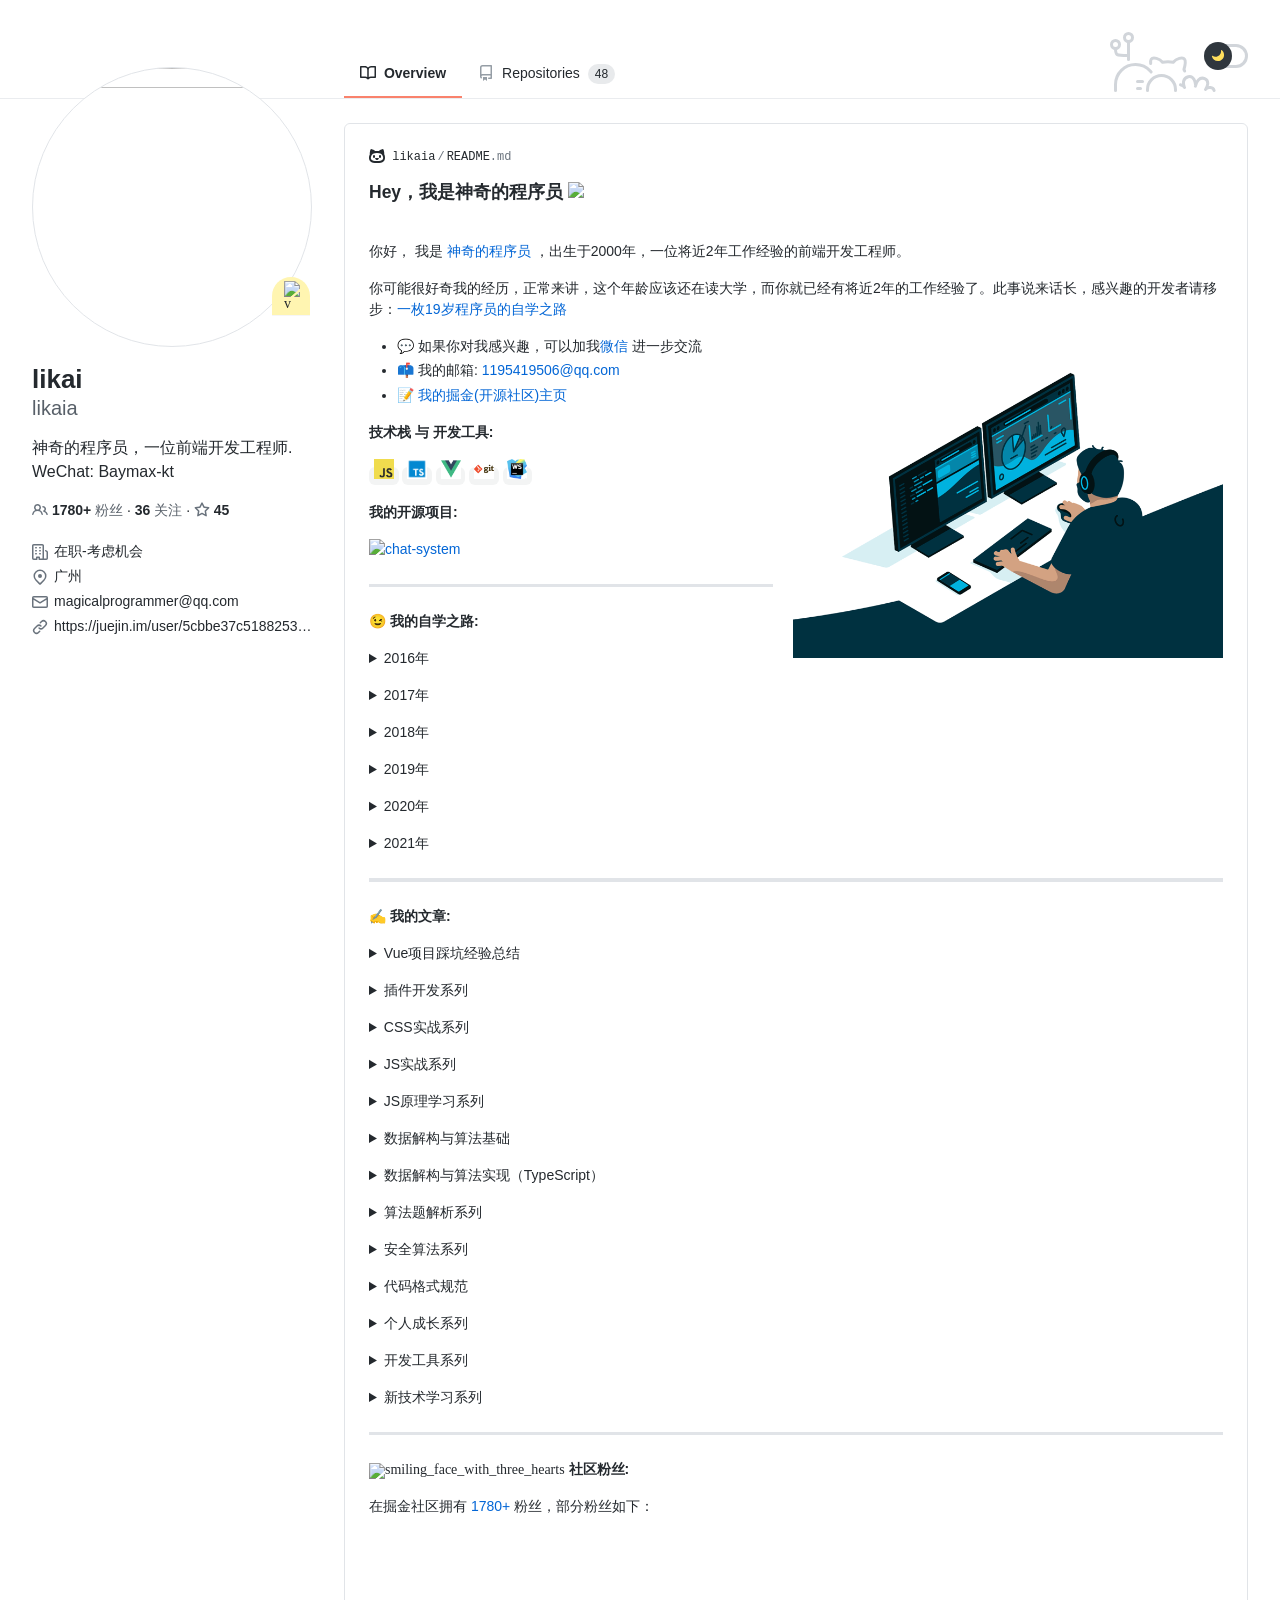
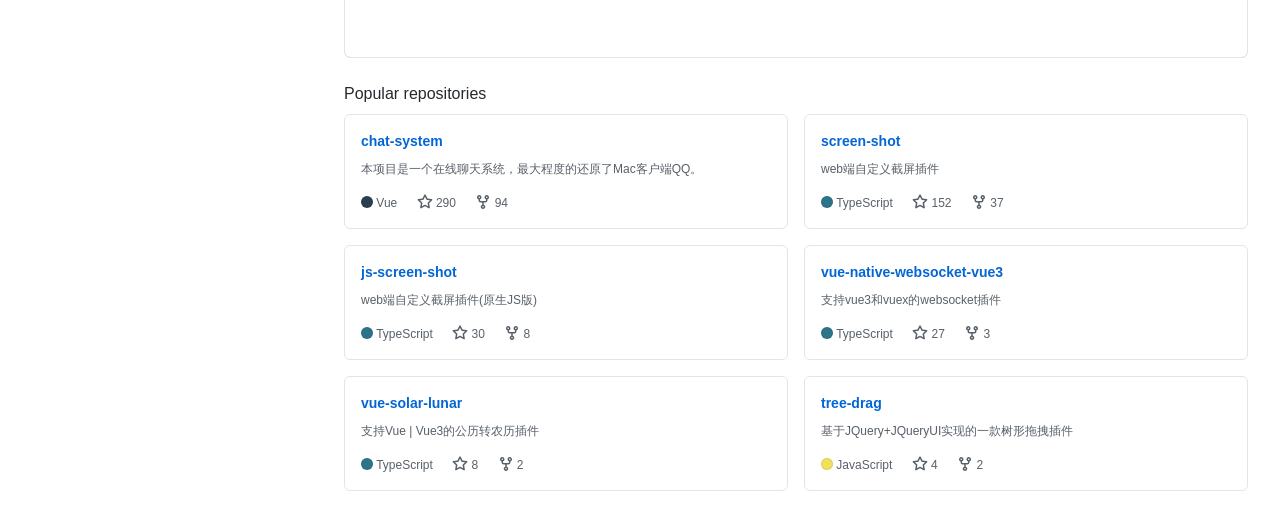
==== commit cde161c1: "fix: 添加深入理解作用域和闭包文章索引" ====
--- a/index.html
+++ b/index.html
@@ -949,6 +949,7 @@
                                                            rel="nofollow">路线规划</a></li>
                                                     <li><a href="https://juejin.cn/post/6937688619503058974"
                                                            rel="nofollow">深入理解原型链与继承</a></li>
+                                                    <li><a href="https://juejin.cn/post/6942319196797665288">深入理解作用域和闭包</a></li>
                                                 </ul>
                                             </div>
                                         </details>
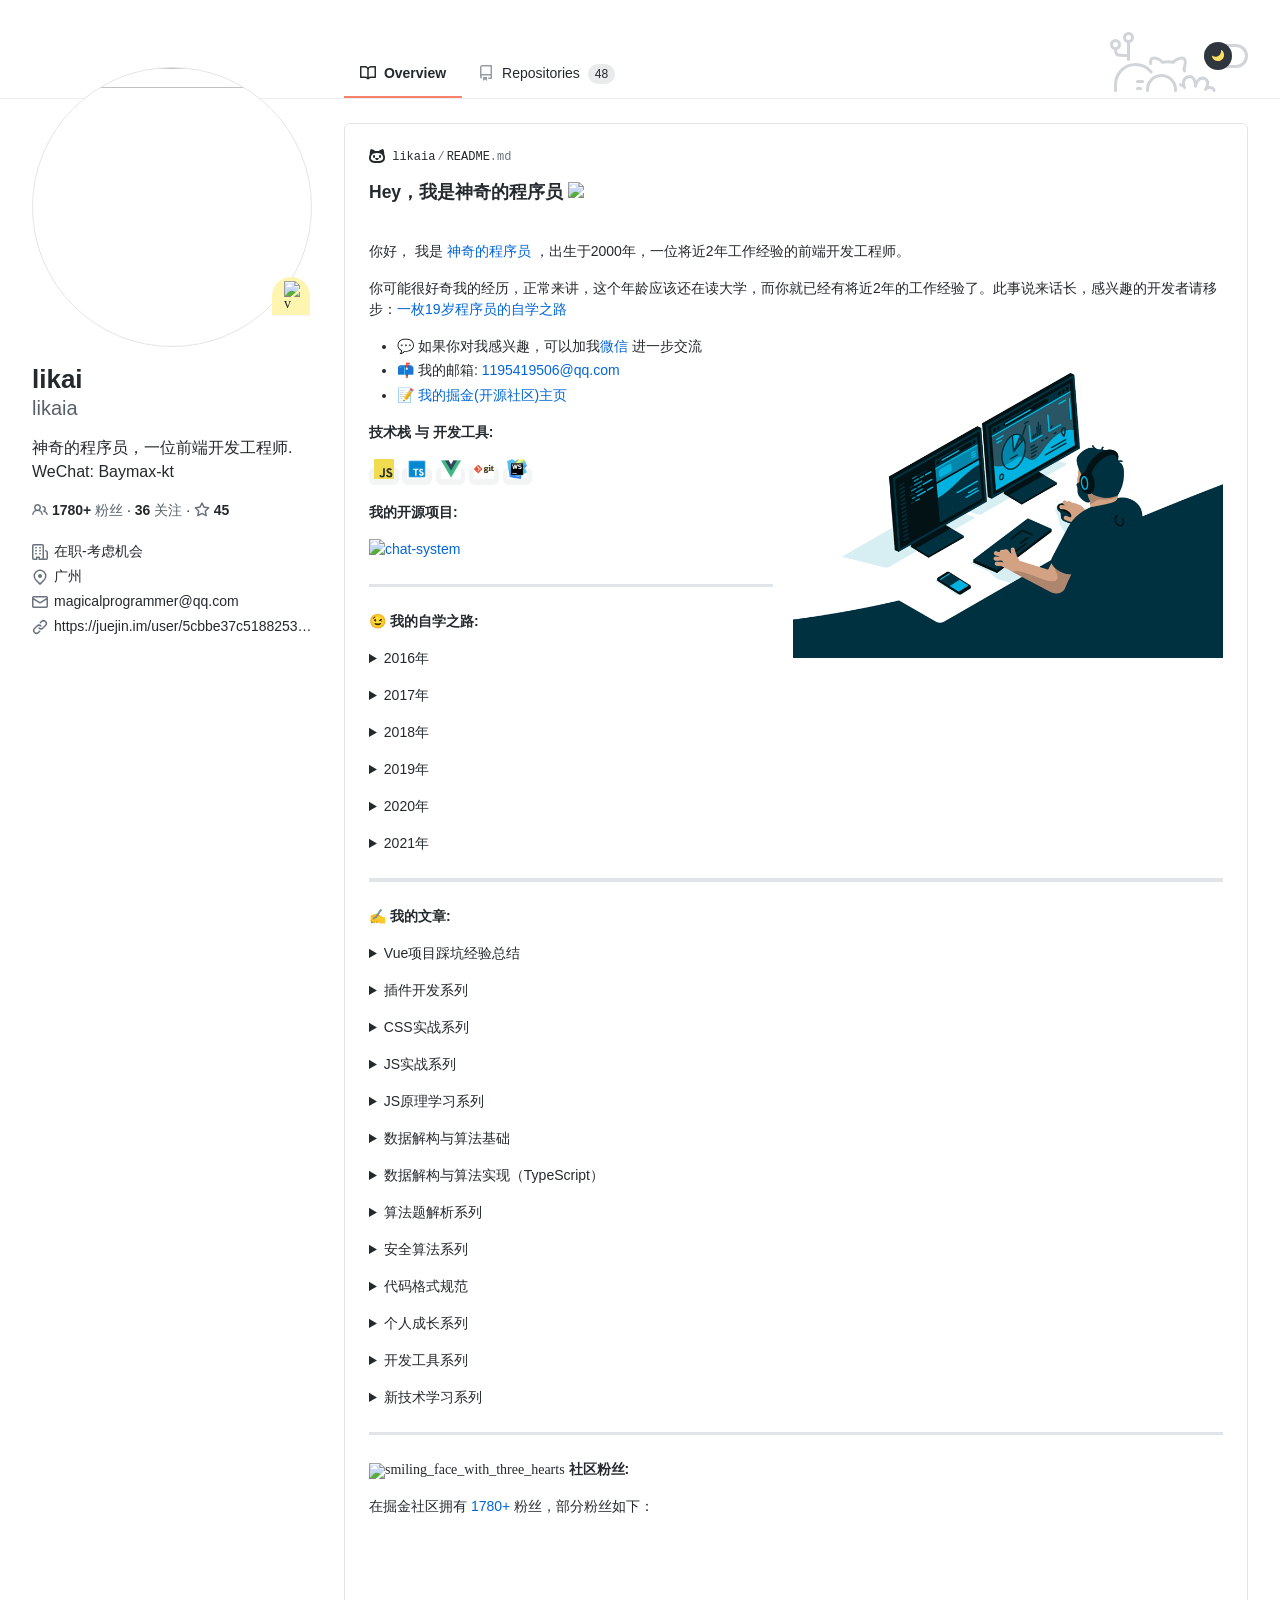
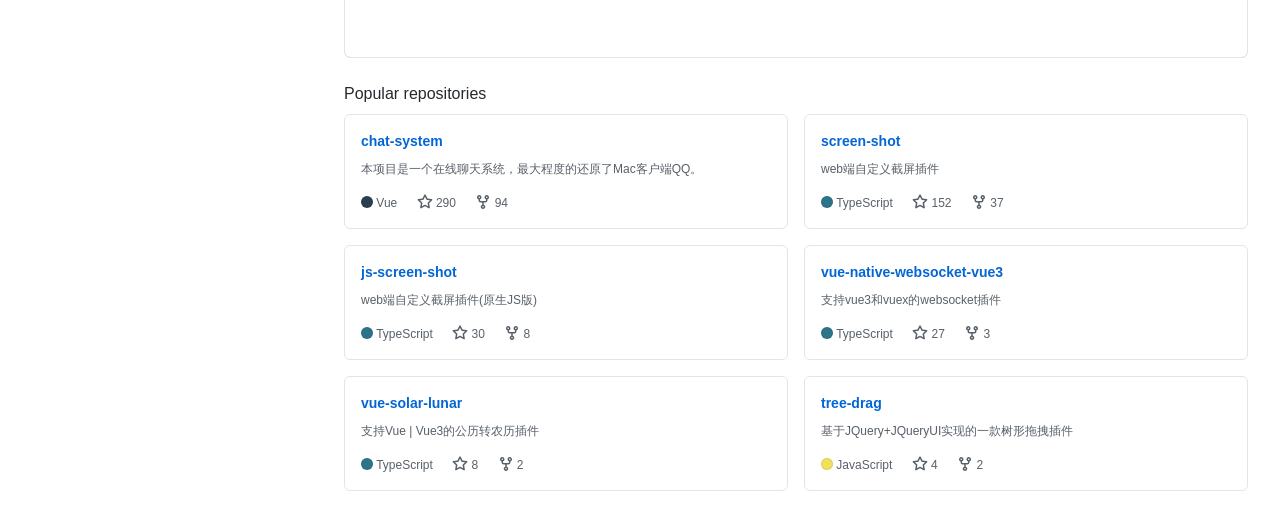
==== commit b4b7c518: "fix: 更换接口地址" ====
--- a/index.html
+++ b/index.html
@@ -67,7 +67,7 @@
     <link rel="fluid-icon" href="https://www.kaisir.cn/chat-system/favicon.ico" title="kaisir.cn">
     <meta property="fb:app_id" content="1401488693436528">
     <meta name="apple-itunes-app" content="app-id=1477376905"/>
-    <meta property="og:image" content="https://www.kaisir.cn/uploads/0ed7f9d0c11c4cc191c042fd6ceb4867.jpeg"/>
+    <meta property="og:image" content="https://home.kaisir.cn:4430/uploads/0ed7f9d0c11c4cc191c042fd6ceb4867.jpeg"/>
     <meta property="og:site_name" content="神奇的程序员"/>
     <meta property="og:type" content="profile"/>
     <meta property="og:title" content="神奇的程序员"/>
@@ -97,14 +97,14 @@
             document.getElementsByTagName("html")[0].setAttribute("data-color-mode","dark");
             window.onload = function () {
                 // 修改项目展示卡片主题
-                document.getElementById("projectCard").setAttribute("src","https://www.kaisir.cn/uploads/home-page/img/dark-chat-system.svg")
+                document.getElementById("projectCard").setAttribute("src","https://home.kaisir.cn:4430/uploads/home-page/img/dark-chat-system.svg")
             }
             return;
         }
         document.getElementsByTagName("html")[0].setAttribute("data-color-mode","light");
         window.onload = function () {
             // 修改项目展示卡片主题
-            document.getElementById("projectCard").setAttribute("src","https://www.kaisir.cn/uploads/home-page/img/light-chat-system.svg")
+            document.getElementById("projectCard").setAttribute("src","https://home.kaisir.cn:4430/uploads/home-page/img/dark-chat-system.svg")
         }
     }
     if (window.matchMedia) {
@@ -762,7 +762,7 @@
                                         <p><strong>我的开源项目:</strong></p>
                                         <p><a href="https://github.com/likaia/chat-system"><img
                                                 id="projectCard"
-                                                src="https://www.kaisir.cn/uploads/home-page/img/light-chat-system.svg"
+                                                src="https://home.kaisir.cn:4430/uploads/home-page/img/dark-chat-system.svg"
                                                 alt="chat-system"
                                                 style="max-width:100%;"></a></p>
                                         <hr>
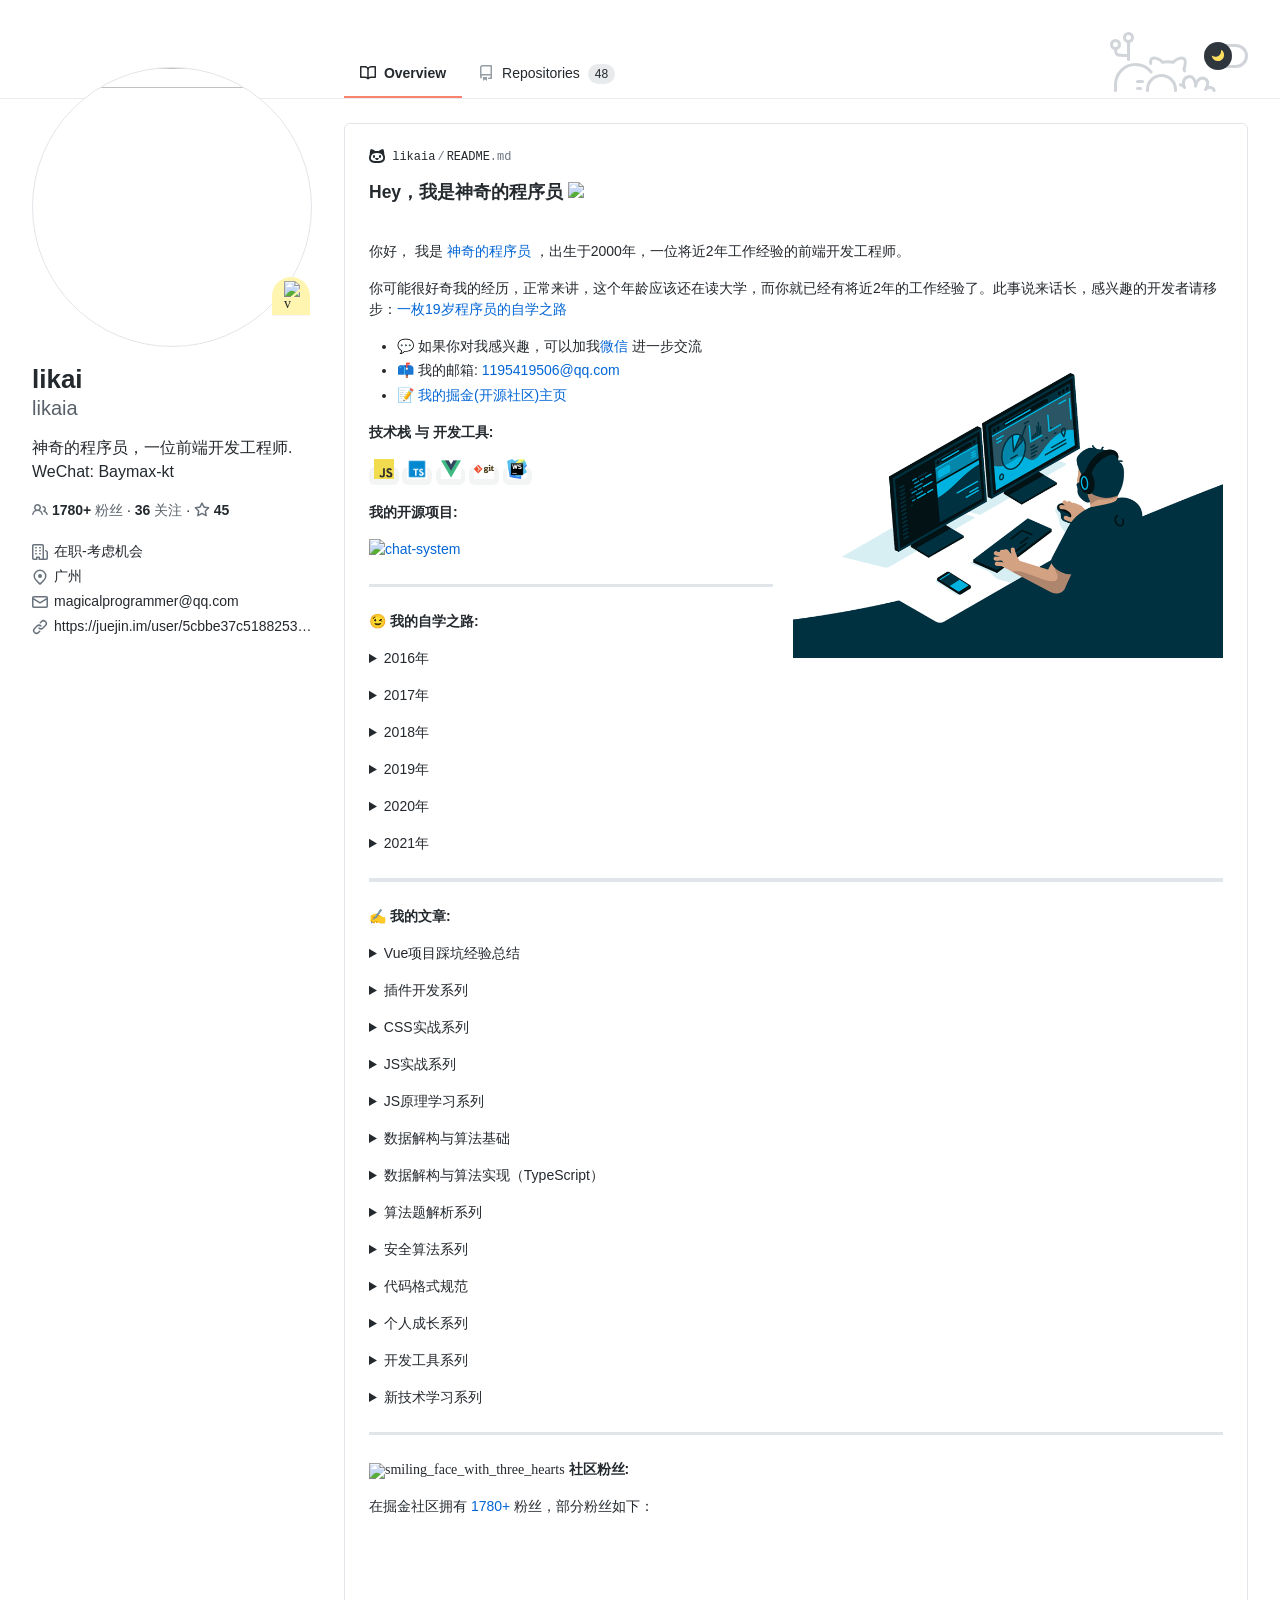
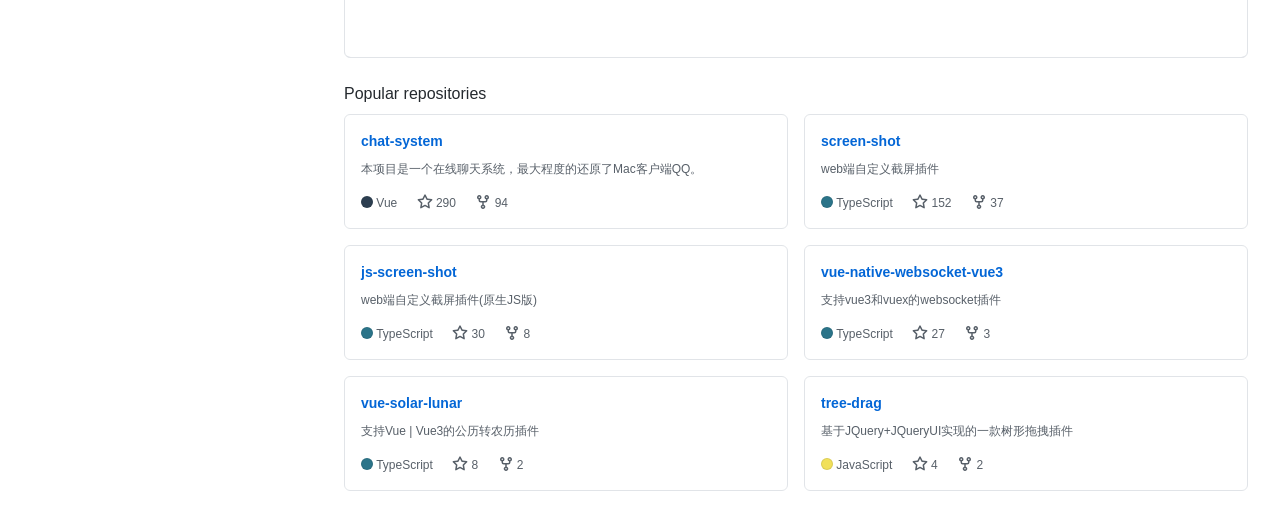
==== commit 79b455e2: "fix: 修改网站徽标获取地址" ====
--- a/index.html
+++ b/index.html
@@ -64,7 +64,7 @@
     <meta name="description"
           content="神奇的程序员，一位前端开发工程师 😋😋 WeChat: Baymax-kt. likaia has 48 repositories available. Follow their code on GitHub.">
     <link rel="search" type="application/opensearchdescription+xml" href="./xml/opensearch.xml" title="GitHub">
-    <link rel="fluid-icon" href="https://www.kaisir.cn/chat-system/favicon.ico" title="kaisir.cn">
+    <link rel="fluid-icon" href="./favicon.ico" title="kaisir.cn">
     <meta property="fb:app_id" content="1401488693436528">
     <meta name="apple-itunes-app" content="app-id=1477376905"/>
     <meta property="og:image" content="https://home.kaisir.cn:4430/uploads/0ed7f9d0c11c4cc191c042fd6ceb4867.jpeg"/>
@@ -78,11 +78,11 @@
     <meta name="hostname" content="kaisir.cn">
     <meta name="user-login" content="神奇的程序员">
     <meta name="expected-hostname" content="kaisir.cn">
-    <link rel="mask-icon" href="https://www.kaisir.cn/chat-system/favicon.ico">
+    <link rel="mask-icon" href="./favicon.ico">
     <link rel="alternate icon" class="js-site-favicon" type="image/png"
-          href="https://www.kaisir.cn/chat-system/favicon.ico">
+          href="./favicon.ico">
     <link rel="icon" class="js-site-favicon" type="image/svg+xml"
-          href="https://www.kaisir.cn/chat-system/favicon.ico">
+          href="./favicon.ico">
     <meta name="theme-color" content="#1e2327">
     <meta name="color-scheme" content="dark light"/>
     <link rel="manifest" href="./json/manifest.json" crossOrigin="use-credentials">
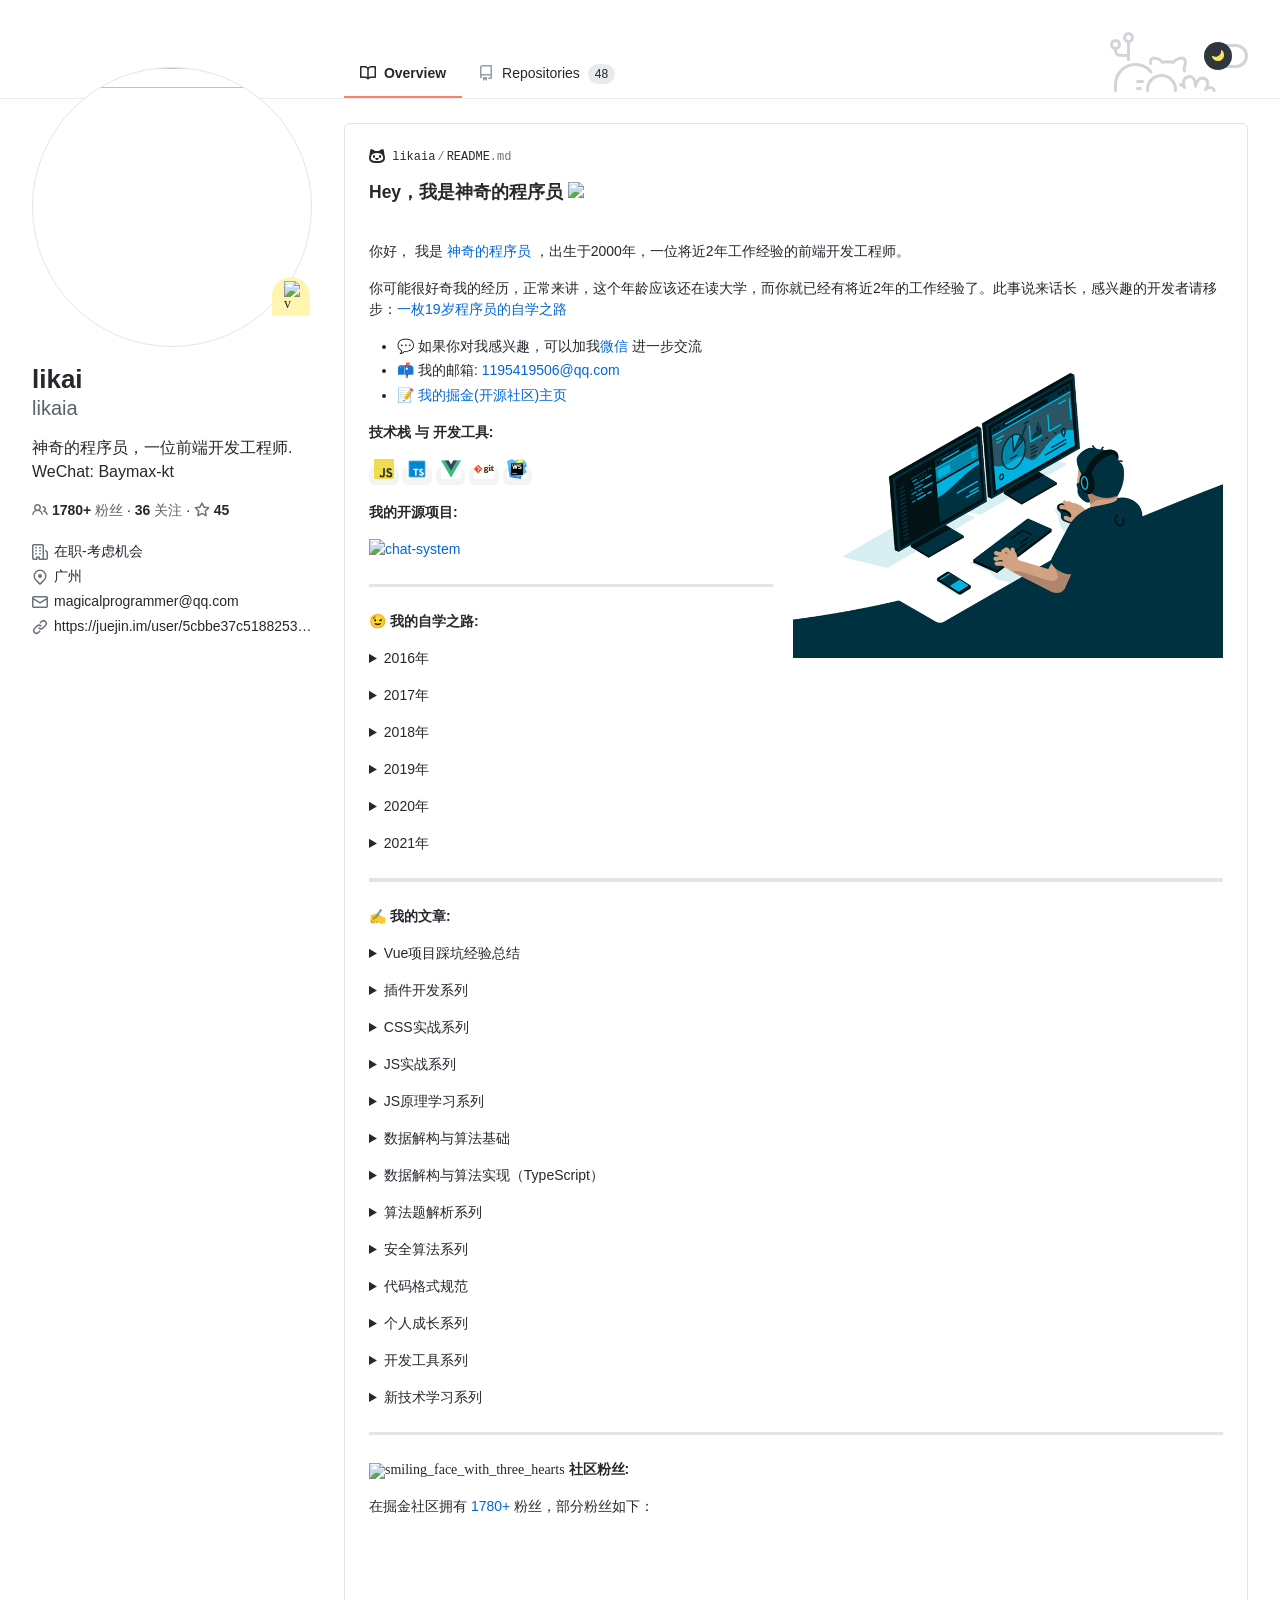
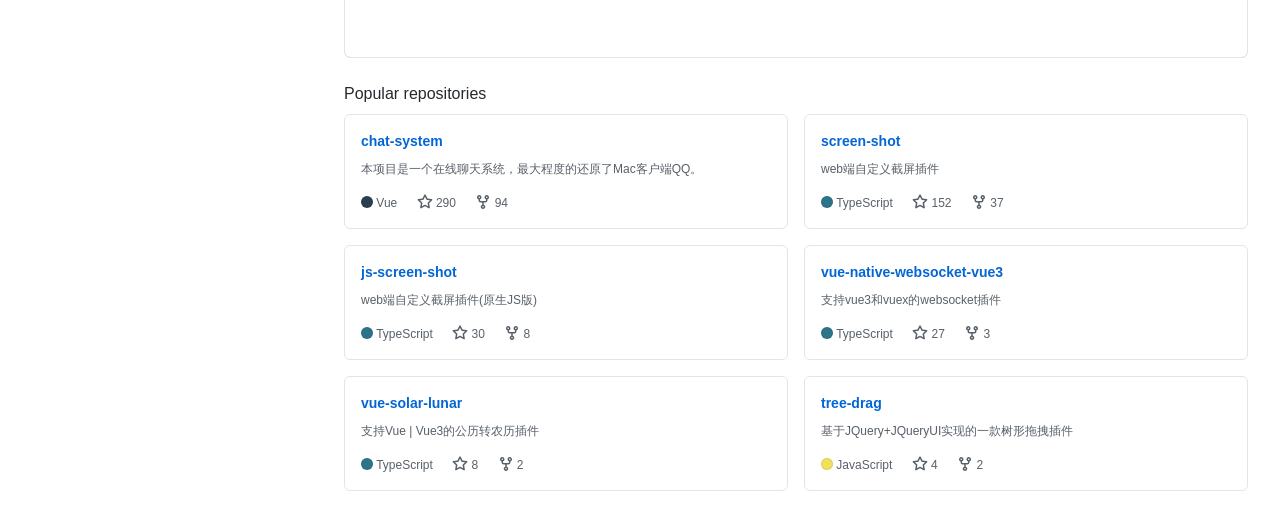
==== commit 16c40b14: "style: 更换链接解决失效问题" ====
--- a/index.html
+++ b/index.html
@@ -67,7 +67,7 @@
     <link rel="fluid-icon" href="./favicon.ico" title="kaisir.cn">
     <meta property="fb:app_id" content="1401488693436528">
     <meta name="apple-itunes-app" content="app-id=1477376905"/>
-    <meta property="og:image" content="https://home.kaisir.cn:4430/uploads/0ed7f9d0c11c4cc191c042fd6ceb4867.jpeg"/>
+    <meta property="og:image" content="https://www.kaisir.cn/uploads/0ed7f9d0c11c4cc191c042fd6ceb4867.jpeg"/>
     <meta property="og:site_name" content="神奇的程序员"/>
     <meta property="og:type" content="profile"/>
     <meta property="og:title" content="神奇的程序员"/>
@@ -97,14 +97,14 @@
             document.getElementsByTagName("html")[0].setAttribute("data-color-mode","dark");
             window.onload = function () {
                 // 修改项目展示卡片主题
-                document.getElementById("projectCard").setAttribute("src","https://home.kaisir.cn:4430/uploads/home-page/img/dark-chat-system.svg")
+                document.getElementById("projectCard").setAttribute("src","https://www.kaisir.cn/uploads/home-page/img/dark-chat-system.svg")
             }
             return;
         }
         document.getElementsByTagName("html")[0].setAttribute("data-color-mode","light");
         window.onload = function () {
             // 修改项目展示卡片主题
-            document.getElementById("projectCard").setAttribute("src","https://home.kaisir.cn:4430/uploads/home-page/img/dark-chat-system.svg")
+            document.getElementById("projectCard").setAttribute("src","https://www.kaisir.cn/uploads/home-page/img/light-chat-system.svg")
         }
     }
     if (window.matchMedia) {
@@ -762,7 +762,7 @@
                                         <p><strong>我的开源项目:</strong></p>
                                         <p><a href="https://github.com/likaia/chat-system"><img
                                                 id="projectCard"
-                                                src="https://home.kaisir.cn:4430/uploads/home-page/img/dark-chat-system.svg"
+                                                src="https://www.kaisir.cn/uploads/home-page/img/dark-chat-system.svg"
                                                 alt="chat-system"
                                                 style="max-width:100%;"></a></p>
                                         <hr>
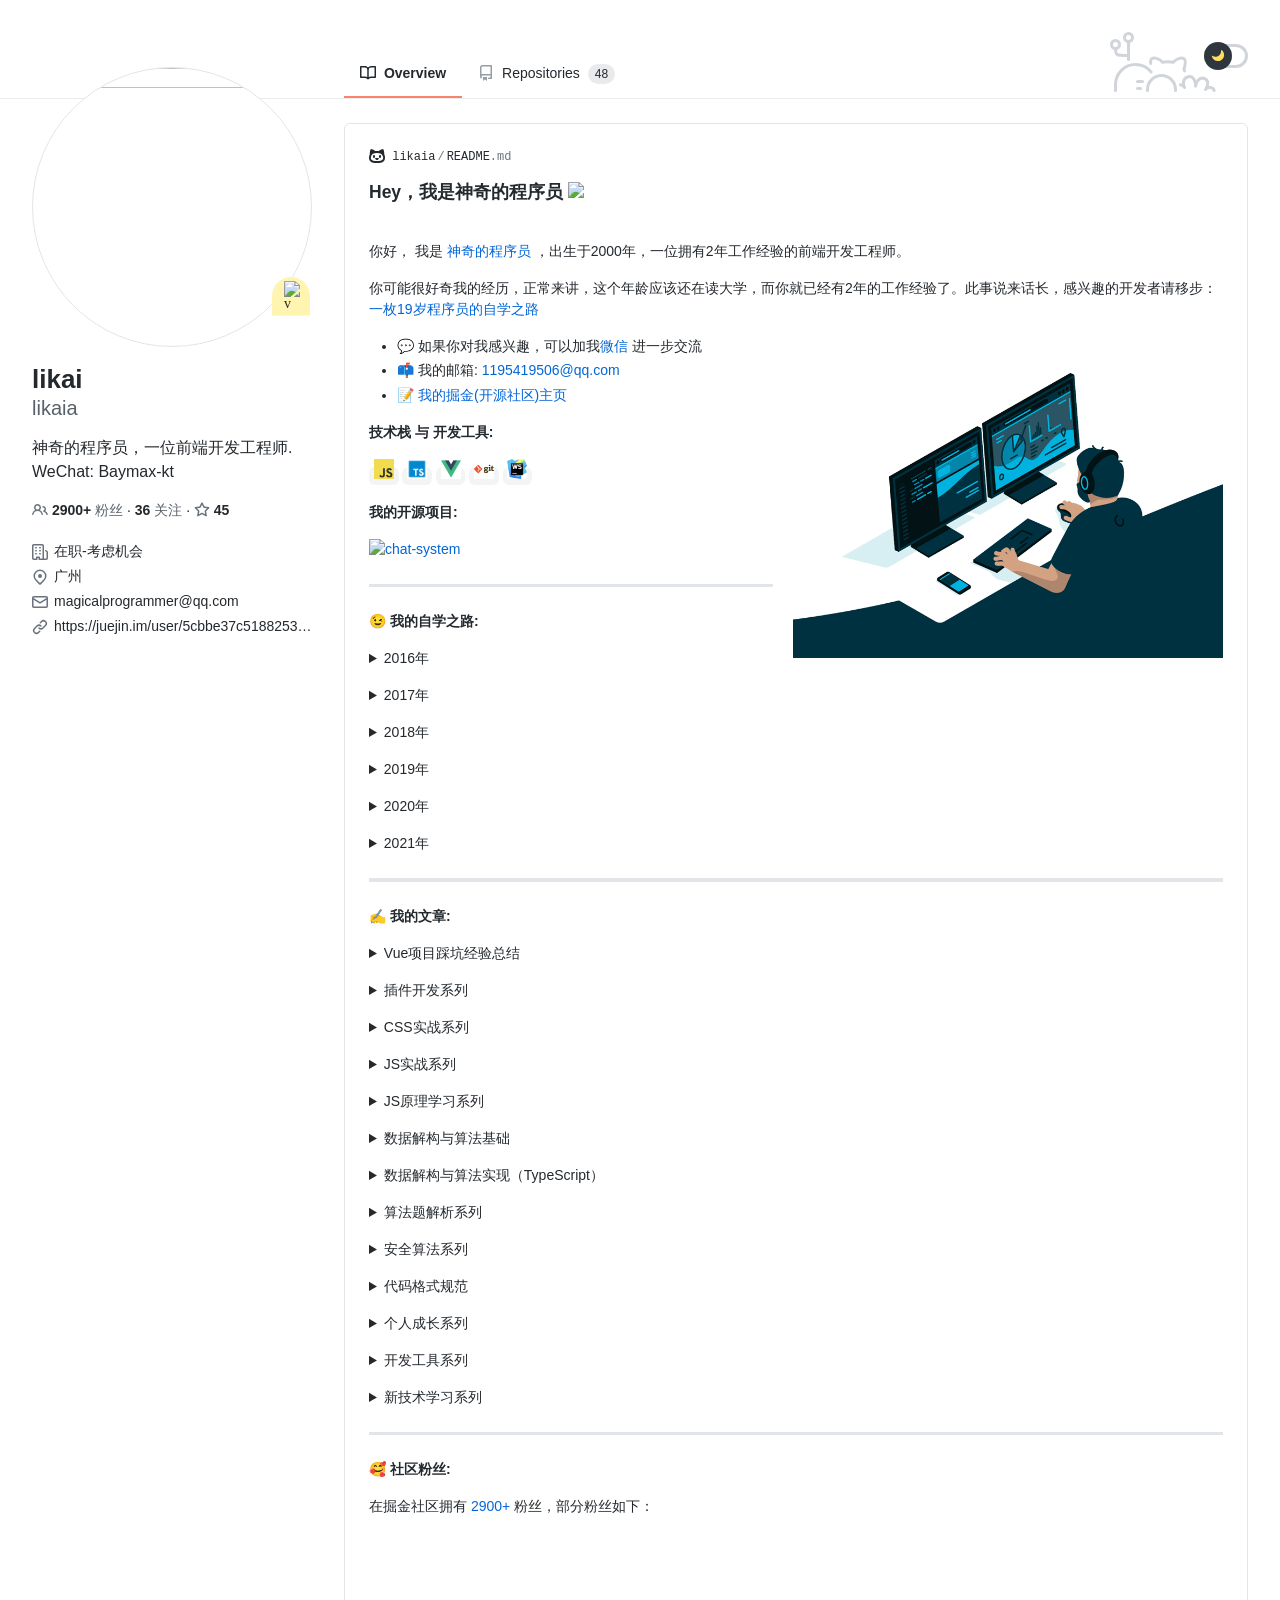
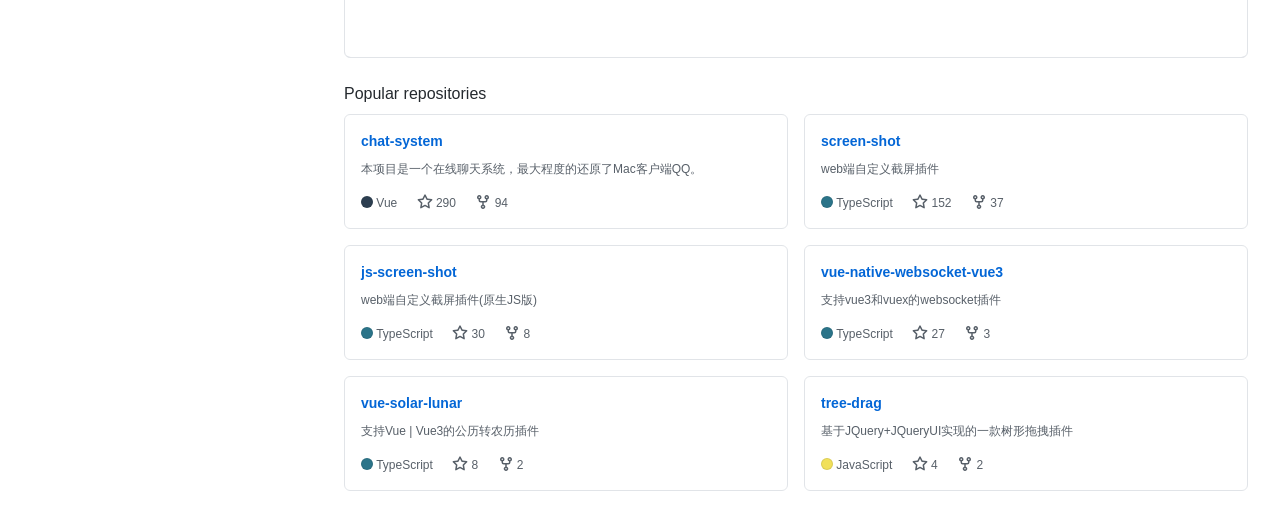
==== commit 6403489e: "docs: 更新个人资料" ====
--- a/index.html
+++ b/index.html
@@ -321,7 +321,7 @@
                                                 <div><g-emoji class="g-emoji" alias="v" fallback-src="https://github.githubassets.com/images/icons/emoji/unicode/270c.png">✌️</g-emoji></div>
                                             </div>
                                             <div class="user-status-message-wrapper f6 color-text-primary ws-normal">
-                                                <div>求职中</div>
+                                                <div>在职</div>
 
                                             </div>
                                         </div>
@@ -348,7 +348,7 @@
                                     <div><g-emoji class="g-emoji" alias="v" fallback-src="https://github.githubassets.com/images/icons/emoji/unicode/270c.png">✌️</g-emoji></div>
                                 </div>
                                 <div class="user-status-message-wrapper f6 color-text-primary ws-normal lh-condensed">
-                                    <div>求职中</div>
+                                    <div>在职</div>
 
                                 </div>
                             </div>
@@ -475,7 +475,7 @@
                                                 <path fill-rule="evenodd"
                                                       d="M5.5 3.5a2 2 0 100 4 2 2 0 000-4zM2 5.5a3.5 3.5 0 115.898 2.549 5.507 5.507 0 013.034 4.084.75.75 0 11-1.482.235 4.001 4.001 0 00-7.9 0 .75.75 0 01-1.482-.236A5.507 5.507 0 013.102 8.05 3.49 3.49 0 012 5.5zM11 4a.75.75 0 100 1.5 1.5 1.5 0 01.666 2.844.75.75 0 00-.416.672v.352a.75.75 0 00.574.73c1.2.289 2.162 1.2 2.522 2.372a.75.75 0 101.434-.44 5.01 5.01 0 00-2.56-3.012A3 3 0 0011 4z"></path>
                                             </svg>
-                                            <span class="text-bold color-text-primary">1780+</span>
+                                            <span class="text-bold color-text-primary">2900+</span>
                                             粉丝
                                         </a> &middot; <a class="Link--secondary no-underline no-wrap"
                                                          href="https://juejin.cn/user/3984285870859614/following">
@@ -711,8 +711,8 @@
                                                 style="max-width:100%;"></a></h3>
                                         <br>
                                         <p>你好， 我是 <a href="https://juejin.cn/user/3984285870859614" rel="nofollow">神奇的程序员</a>
-                                            ，出生于2000年，一位将近2年工作经验的前端开发工程师。</p>
-                                        <p>你可能很好奇我的经历，正常来讲，这个年龄应该还在读大学，而你就已经有将近2年的工作经验了。此事说来话长，感兴趣的开发者请移步：<a
+                                            ，出生于2000年，一位拥有2年工作经验的前端开发工程师。</p>
+                                        <p>你可能很好奇我的经历，正常来讲，这个年龄应该还在读大学，而你就已经有2年的工作经验了。此事说来话长，感兴趣的开发者请移步：<a
                                                 href="https://juejin.cn/post/6844904025746309133" rel="nofollow">一枚19岁程序员的自学之路</a>
                                         </p>
                                         <p><a target="_blank" rel="noopener noreferrer"
@@ -1131,13 +1131,10 @@
                                         </details>
                                         <hr>
                                         <p>
-                                            <g-emoji class="g-emoji" alias="smiling_face_with_three_hearts"
-                                                     fallback-src="https://github.githubassets.com/images/icons/emoji/unicode/1f970.png">
-                                                🥰
-                                            </g-emoji>
+                                            🥰
                                             <strong>社区粉丝:</strong></p>
                                         <p>在掘金社区拥有 <a href="https://juejin.cn/user/3984285870859614/followers"
-                                                      rel="nofollow">1780+</a> 粉丝，部分粉丝如下：</p>
+                                                      rel="nofollow">2900+</a> 粉丝，部分粉丝如下：</p>
                                         <!--START_SECTION:top-followers-->
                                         <div style="width: 100%; min-height: 40px; display: flex; flex-wrap: wrap;">
                                             <div style="width: 40px;height: 40px; margin-right: 10px;margin-bottom: 10px; border-radius: 50%; overflow: hidden">
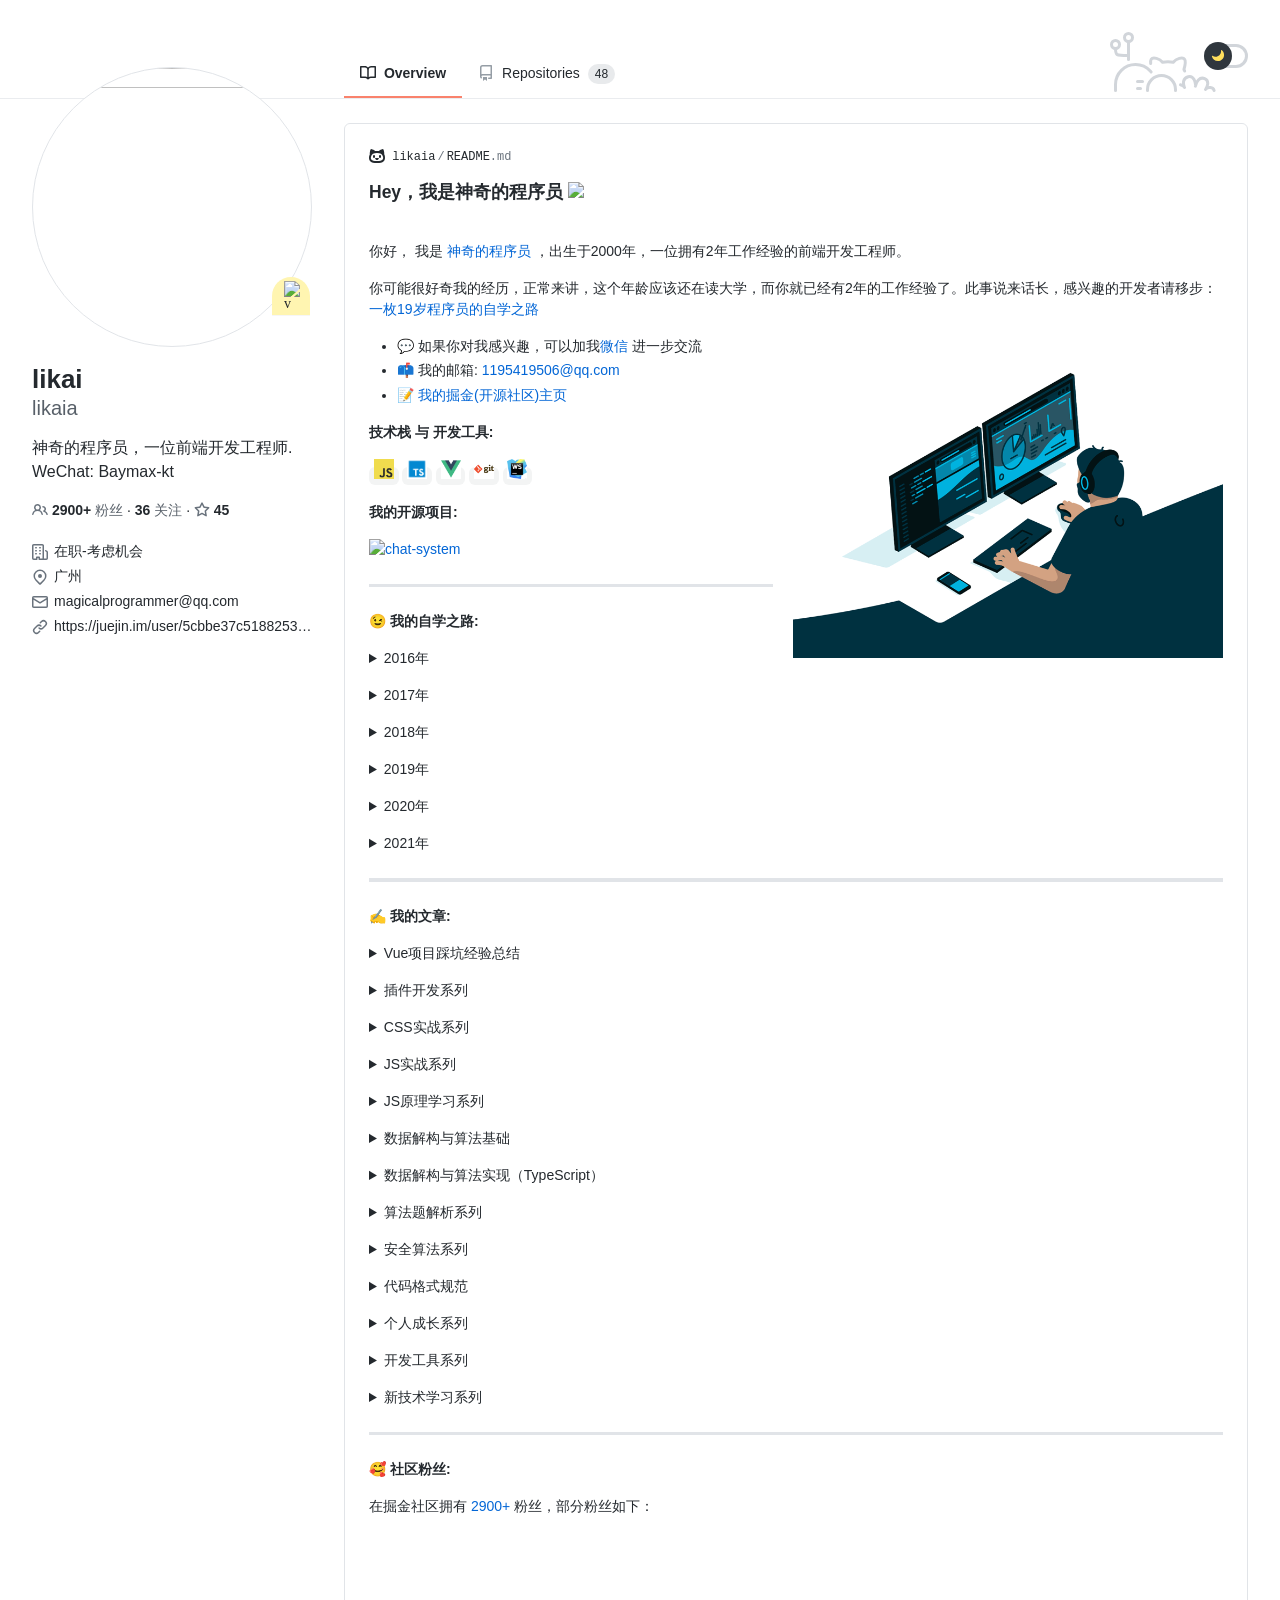
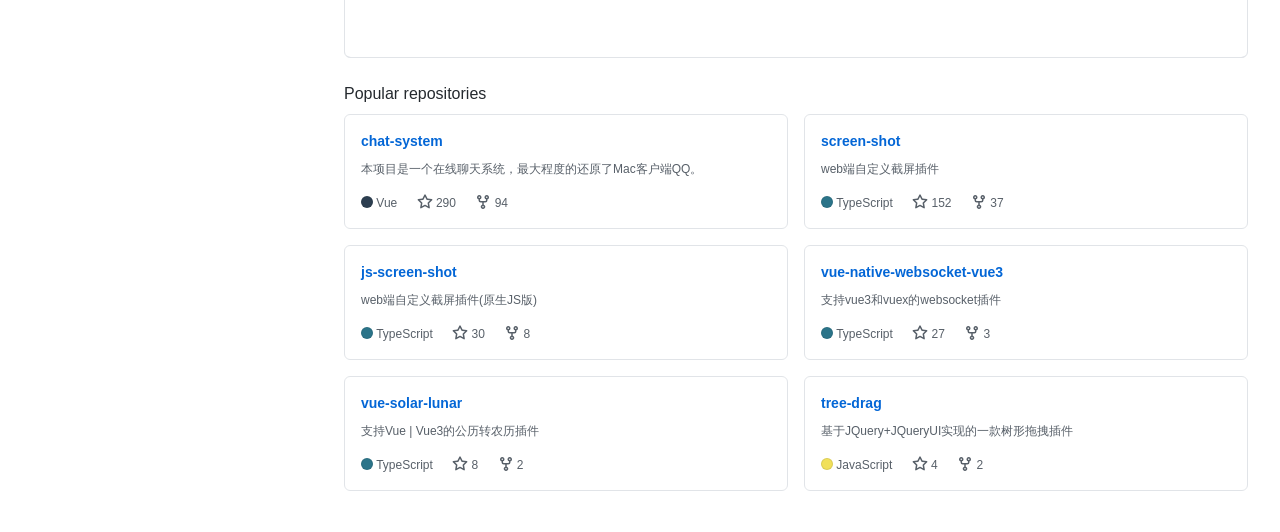
==== commit 9645b348: "fix: 修复GitHub链接无法跳转问题" ====
--- a/index.html
+++ b/index.html
@@ -560,7 +560,7 @@
                             <a class="UnderlineNav-item"
                                data-hydro-click="{&quot;event_type&quot;:&quot;user_profile.click&quot;,&quot;payload&quot;:{&quot;profile_user_id&quot;:35120858,&quot;target&quot;:&quot;TAB_REPOSITORIES&quot;,&quot;user_id&quot;:35120858,&quot;originating_url&quot;:&quot;https://github.com/likaia&quot;}}"
                                data-hydro-click-hmac="67d059d1f50e7ba8b727a27527ce5cf008398a20a2c3a1bf6e9b350bf1f5b786"
-                               href="/likaia?tab=repositories">
+                               href="https://github.com/likaia?tab=repositories">
                                 <svg class="octicon octicon-repo UnderlineNav-octicon hide-sm" height="16"
                                      viewBox="0 0 16 16" version="1.1" width="16" aria-hidden="true">
                                     <path fill-rule="evenodd"
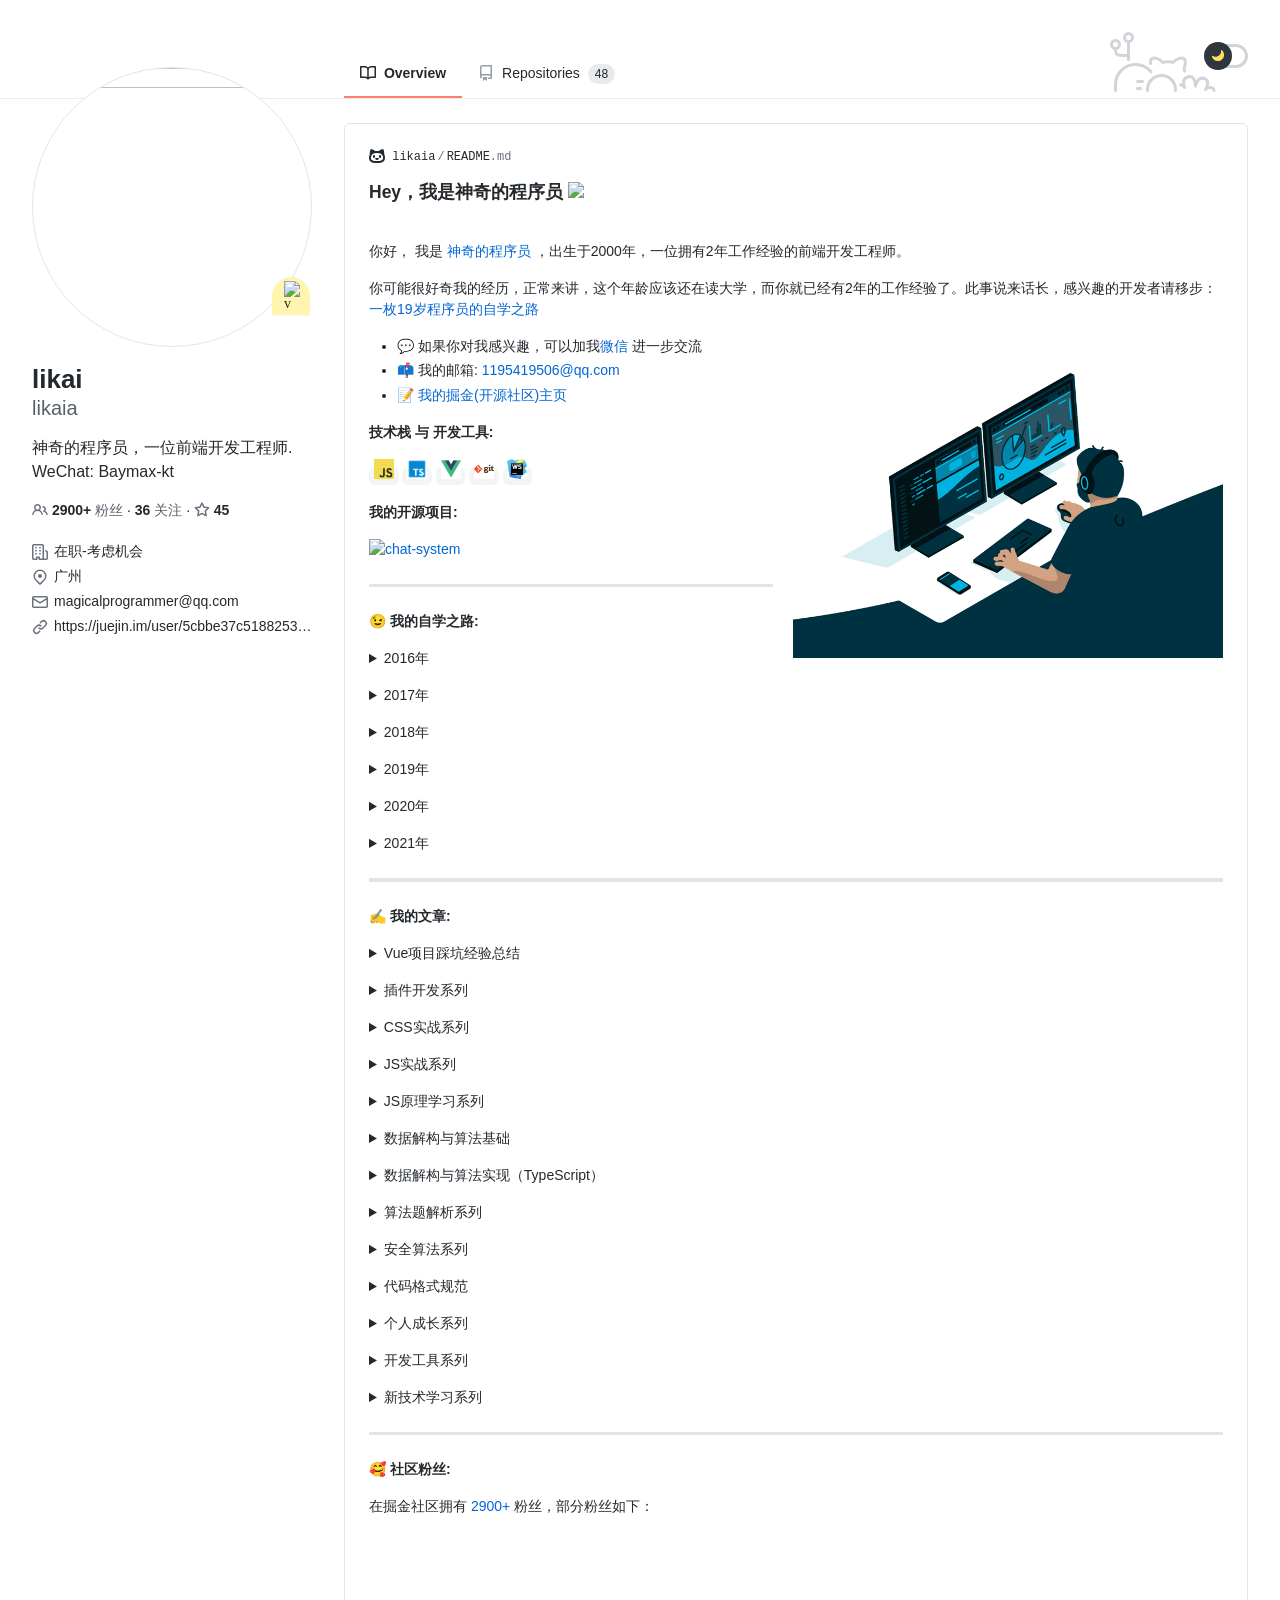
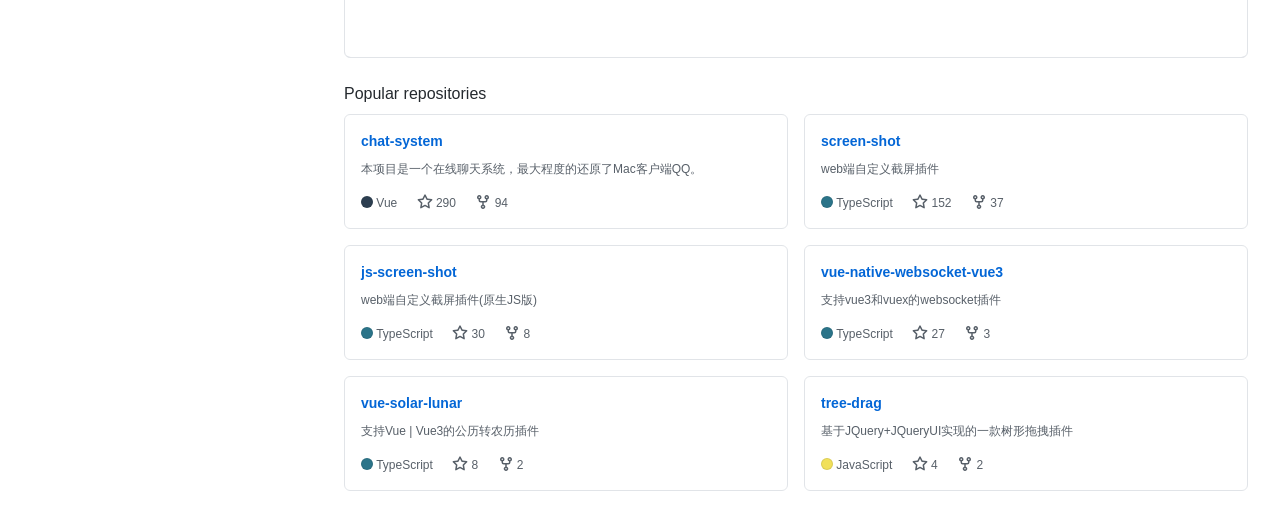
==== commit 3a6c3f8b: "fix: 修复粉丝列表头像丢失问题" ====
--- a/index.html
+++ b/index.html
@@ -1154,7 +1154,7 @@
                                             </div>
 
                                             <div style="width: 40px;margin-right: 10px;margin-bottom: 10px;height: 40px; border-radius: 50%; overflow: hidden">
-                                                <a href="https://juejin.cn/user/1908407918137543"><img style="width: 40px;" src="https://sf6-ttcdn-tos.pstatp.com/img/user-avatar/f36281fddb0e4b0f467e89dfcf5234aa~300x300.image" alt=""></a>
+                                                <a href="https://juejin.cn/user/1908407918137543"><img style="width: 40px;" src="https://p26-passport.byteacctimg.com/img/user-avatar/8a031733495d01e2bb4b3d2c24fa0ae4~300x300.image" alt=""></a>
                                             </div>
 
                                             <div style="width: 40px;margin-right: 10px;margin-bottom: 10px;height: 40px; border-radius: 50%; overflow: hidden">
@@ -1166,7 +1166,7 @@
                                             </div>
 
                                             <div style="width: 40px;margin-right: 10px;margin-bottom: 10px;height: 40px; border-radius: 50%; overflow: hidden">
-                                                <a href="https://juejin.cn/user/958429872270519"><img style="width: 40px;" src="https://sf6-ttcdn-tos.pstatp.com/img/user-avatar/56a7a0b76dc7d3d2c57700f13cf2423d~300x300.image" alt=""></a>
+                                                <a href="https://juejin.cn/user/958429872270519"><img style="width: 40px;" src="https://p26-passport.byteacctimg.com/img/user-avatar/56a7a0b76dc7d3d2c57700f13cf2423d~300x300.image" alt=""></a>
                                             </div>
 
                                             <div style="width: 40px;margin-right: 10px;margin-bottom: 10px;height: 40px; border-radius: 50%; overflow: hidden">
@@ -1174,11 +1174,11 @@
                                             </div>
 
                                             <div style="width: 40px;margin-right: 10px;margin-bottom: 10px;height: 40px; border-radius: 50%; overflow: hidden">
-                                                <a href="https://juejin.cn/user/3069492196818462"><img style="width: 40px;" src="https://mirror-gold-cdn.xitu.io/16ba96f634568a6078e?imageView2/1/w/180/h/180/q/85/format/webp/interlace/1" alt=""></a>
-                                            </div>
-
-                                            <div style="width: 40px;margin-right: 10px;margin-bottom: 10px;height: 40px; border-radius: 50%; overflow: hidden">
-                                                <a href="https://juejin.cn/user/1521379825427886"><img style="width: 40px;" src="https://sf6-ttcdn-tos.pstatp.com/img/user-avatar/e05b194feceb814e1e4ea27a136bf696~300x300.image" alt=""></a>
+                                                <a href="https://juejin.cn/user/3069492196818462"><img style="width: 40px;" src="https://p1-jj.byteimg.com/tos-cn-i-t2oaga2asx/mirror-assets/16ba96f634568a6078e~tplv-t2oaga2asx-no-mark:180:180:180:180.image" alt=""></a>
+                                            </div>
+
+                                            <div style="width: 40px;margin-right: 10px;margin-bottom: 10px;height: 40px; border-radius: 50%; overflow: hidden">
+                                                <a href="https://juejin.cn/user/1521379825427886"><img style="width: 40px;" src="https://p9-passport.byteacctimg.com/img/user-avatar/e05b194feceb814e1e4ea27a136bf696~300x300.image" alt=""></a>
                                             </div>
 
                                             <div style="width: 40px;margin-right: 10px;margin-bottom: 10px;height: 40px; border-radius: 50%; overflow: hidden">
@@ -1190,7 +1190,7 @@
                                             </div>
 
                                             <div style="width: 40px;margin-right: 10px;margin-bottom: 10px;height: 40px; border-radius: 50%; overflow: hidden">
-                                                <a href="https://juejin.cn/user/3632442149443800"><img style="width: 40px;" src="https://user-gold-cdn.xitu.io/2019/1/15/1685093b12fc87f0?imageView2/1/w/180/h/180/q/85/format/webp/interlace/1" alt=""></a>
+                                                <a href="https://juejin.cn/user/3632442149443800"><img style="width: 40px;" src="https://p1-jj.byteimg.com/tos-cn-i-t2oaga2asx/gold-user-assets/2019/1/15/1685093b12fc87f0~tplv-t2oaga2asx-no-mark:180:180:180:180.image" alt=""></a>
                                             </div>
 
                                             <div style="width: 40px;margin-right: 10px;margin-bottom: 10px;height: 40px; border-radius: 50%; overflow: hidden">
@@ -1210,33 +1210,33 @@
                                             </div>
 
                                             <div style="width: 40px;margin-right: 10px;margin-bottom: 10px;height: 40px; border-radius: 50%; overflow: hidden">
-                                                <a href="https://juejin.cn/user/4019470242417325"><img style="width: 40px;" src="https://mirror-gold-cdn.xitu.io/168e0927660e7f599ae?imageView2/1/w/180/h/180/q/85/format/webp/interlace/1" alt=""></a>
-                                            </div>
-
-                                            <div style="width: 40px;margin-right: 10px;margin-bottom: 10px;height: 40px; border-radius: 50%; overflow: hidden">
-                                                <a href="https://juejin.cn/user/4248168662053118"><img style="width: 40px;" src="https://sf6-ttcdn-tos.pstatp.com/img/user-avatar/786c34dde5ec4abffa1257890f8f8782~300x300.image" alt=""></a>
-                                            </div>
-
-                                            <div style="width: 40px;margin-right: 10px;margin-bottom: 10px;height: 40px; border-radius: 50%; overflow: hidden">
-                                                <a href="https://juejin.cn/user/3051900006829837"><img style="width: 40px;" src="https://user-gold-cdn.xitu.io/2018/1/26/1613202e3f327109?imageView2/1/w/180/h/180/q/85/format/webp/interlace/1" alt=""></a>
-                                            </div>
-
-                                            <div style="width: 40px;margin-right: 10px;margin-bottom: 10px;height: 40px; border-radius: 50%; overflow: hidden">
-                                                <a href="https://juejin.cn/user/2770425029603800"><img style="width: 40px;" src="https://lc-gold-cdn.xitu.io/343Wr8EtVSCDYFWUDmnjMWA?imageView2/1/w/180/h/180/q/85/format/webp/interlace/1" alt=""></a>
-                                            </div>
-
-
-                                            <div style="width: 40px;margin-right: 10px;margin-bottom: 10px;height: 40px; border-radius: 50%; overflow: hidden">
-                                                <a href="https://juejin.cn/user/3544481221324317"><img style="width: 40px;" src="https://sf6-ttcdn-tos.pstatp.com/img/user-avatar/64c9236807543eef6a982a65e8d7e582~300x300.image" alt=""></a>
-                                            </div>
-
-
-                                            <div style="width: 40px;margin-right: 10px;margin-bottom: 10px;height: 40px; border-radius: 50%; overflow: hidden">
-                                                <a href="https://juejin.cn/user/2013961032040615"><img style="width: 40px;" src="https://user-gold-cdn.xitu.io/2018/7/31/164f0f7fe4437ba1?imageView2/1/w/180/h/180/q/85/format/webp/interlace/1" alt=""></a>
-                                            </div>
-
-                                            <div style="width: 40px;margin-right: 10px;margin-bottom: 10px;height: 40px; border-radius: 50%; overflow: hidden">
-                                                <a href="https://juejin.cn/user/114004941107752"><img style="width: 40px;" src="https://sf6-ttcdn-tos.pstatp.com/img/user-avatar/037eb2176e5cf689a71fdccb0fd6fdf1~300x300.image" alt=""></a>
+                                                <a href="https://juejin.cn/user/4019470242417325"><img style="width: 40px;" src="https://p6-passport.byteacctimg.com/img/user-avatar/a7f3c839f1afcd40c1d2e1f17c245516~300x300.image" alt=""></a>
+                                            </div>
+
+                                            <div style="width: 40px;margin-right: 10px;margin-bottom: 10px;height: 40px; border-radius: 50%; overflow: hidden">
+                                                <a href="https://juejin.cn/user/4248168662053118"><img style="width: 40px;" src="https://p9-passport.byteacctimg.com/img/user-avatar/786c34dde5ec4abffa1257890f8f8782~300x300.image" alt=""></a>
+                                            </div>
+
+                                            <div style="width: 40px;margin-right: 10px;margin-bottom: 10px;height: 40px; border-radius: 50%; overflow: hidden">
+                                                <a href="https://juejin.cn/user/3051900006829837"><img style="width: 40px;" src="https://p1-jj.byteimg.com/tos-cn-i-t2oaga2asx/gold-user-assets/2018/1/26/1613202e3f327109~tplv-t2oaga2asx-no-mark:180:180:180:180.image" alt=""></a>
+                                            </div>
+
+                                            <div style="width: 40px;margin-right: 10px;margin-bottom: 10px;height: 40px; border-radius: 50%; overflow: hidden">
+                                                <a href="https://juejin.cn/user/2770425029603800"><img style="width: 40px;" src="https://p1-jj.byteimg.com/tos-cn-i-t2oaga2asx/leancloud-assets/343Wr8EtVSCDYFWUDmnjMWA~tplv-t2oaga2asx-no-mark:180:180:180:180.image" alt=""></a>
+                                            </div>
+
+
+                                            <div style="width: 40px;margin-right: 10px;margin-bottom: 10px;height: 40px; border-radius: 50%; overflow: hidden">
+                                                <a href="https://juejin.cn/user/3544481221324317"><img style="width: 40px;" src="https://p6-passport.byteacctimg.com/img/user-avatar/64c9236807543eef6a982a65e8d7e582~300x300.image" alt=""></a>
+                                            </div>
+
+
+                                            <div style="width: 40px;margin-right: 10px;margin-bottom: 10px;height: 40px; border-radius: 50%; overflow: hidden">
+                                                <a href="https://juejin.cn/user/2013961032040615"><img style="width: 40px;" src="https://p1-jj.byteimg.com/tos-cn-i-t2oaga2asx/gold-user-assets/2018/7/31/164f0f7fe4437ba1~tplv-t2oaga2asx-no-mark:180:180:180:180.image" alt=""></a>
+                                            </div>
+
+                                            <div style="width: 40px;margin-right: 10px;margin-bottom: 10px;height: 40px; border-radius: 50%; overflow: hidden">
+                                                <a href="https://juejin.cn/user/114004941107752"><img style="width: 40px;" src="https://p3-passport.byteacctimg.com/img/user-avatar/4ce8563d219fb85a2eb5ad48a5dfbe14~300x300.image" alt=""></a>
                                             </div>
 
                                             <div style="width: 40px;margin-right: 10px;margin-bottom: 10px;height: 40px; border-radius: 50%; overflow: hidden">
@@ -1244,7 +1244,7 @@
                                             </div>
 
                                             <div style="width: 40px;margin-right: 10px;margin-bottom: 10px;height: 40px; border-radius: 50%; overflow: hidden">
-                                                <a href="https://juejin.cn/user/2990280511857416"><img style="width: 40px;" src="https://sf6-ttcdn-tos.pstatp.com/img/user-avatar/2f8e59d23d70a34255963167bd6cea4a~300x300.image" alt=""></a>
+                                                <a href="https://juejin.cn/user/2990280511857416"><img style="width: 40px;" src="https://p3-passport.byteacctimg.com/img/user-avatar/2f8e59d23d70a34255963167bd6cea4a~300x300.image" alt=""></a>
                                             </div>
 
                                             <div style="width: 40px;margin-right: 10px;margin-bottom: 10px;height: 40px; border-radius: 50%; overflow: hidden">
@@ -1252,7 +1252,7 @@
                                             </div>
 
                                             <div style="width: 40px;margin-right: 10px;margin-bottom: 10px;height: 40px; border-radius: 50%; overflow: hidden">
-                                                <a href="https://juejin.cn/user/2277843824819709"><img style="width: 40px;" src="https://mirror-gold-cdn.xitu.io/16c02c8c41683222dec?imageView2/1/w/180/h/180/q/85/format/webp/interlace/1" alt=""></a>
+                                                <a href="https://juejin.cn/user/2277843824819709"><img style="width: 40px;" src="https://p1-jj.byteimg.com/tos-cn-i-t2oaga2asx/mirror-assets/16c02c8c41683222dec~tplv-t2oaga2asx-no-mark:180:180:180:180.image" alt=""></a>
                                             </div>
 
                                             <div style="width: 40px;margin-right: 10px;margin-bottom: 10px;height: 40px; border-radius: 50%; overflow: hidden">
@@ -1264,7 +1264,7 @@
                                             </div>
 
                                             <div style="width: 40px;margin-right: 10px;margin-bottom: 10px;height: 40px; border-radius: 50%; overflow: hidden">
-                                                <a href="https://juejin.cn/user/3491704662669469"><img style="width: 40px;" src="https://sf6-ttcdn-tos.pstatp.com/img/user-avatar/a792f784efbff7df088b0d6b572c3645~300x300.image" alt=""></a>
+                                                <a href="https://juejin.cn/user/3491704662669469"><img style="width: 40px;" src="https://p6-passport.byteacctimg.com/img/user-avatar/a792f784efbff7df088b0d6b572c3645~300x300.image" alt=""></a>
                                             </div>
 
                                             <div style="width: 40px;margin-right: 10px;margin-bottom: 10px;height: 40px; border-radius: 50%; overflow: hidden">
@@ -1272,7 +1272,7 @@
                                             </div>
 
                                             <div style="width: 40px;margin-right: 10px;margin-bottom: 10px;height: 40px; border-radius: 50%; overflow: hidden">
-                                                <a href="https://juejin.cn/user/3060687615302941"><img style="width: 40px;" src="https://sf6-ttcdn-tos.pstatp.com/img/user-avatar/b6802eed85e2b65f813d9a87d2066b73~300x300.image" alt=""></a>
+                                                <a href="https://juejin.cn/user/3060687615302941"><img style="width: 40px;" src="https://p6-passport.byteacctimg.com/img/user-avatar/b6802eed85e2b65f813d9a87d2066b73~300x300.image" alt=""></a>
                                             </div>
 
 
